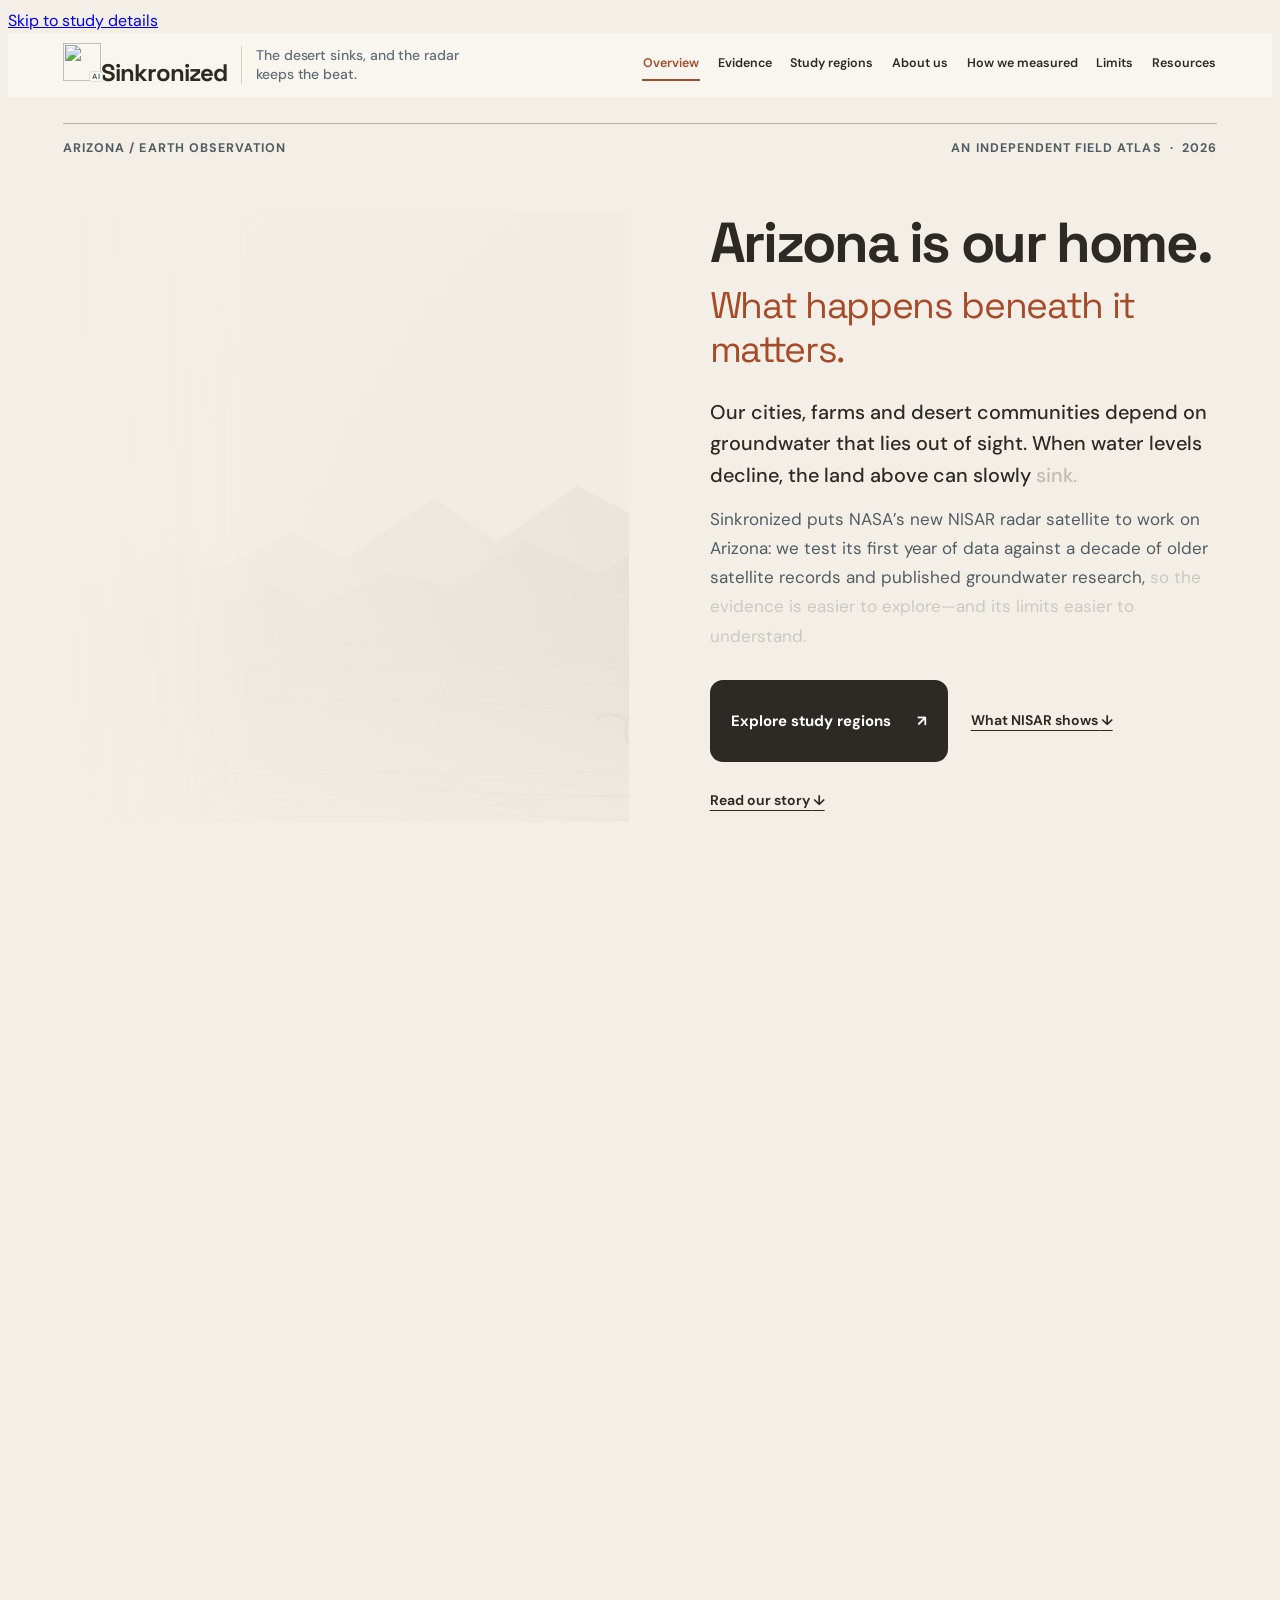
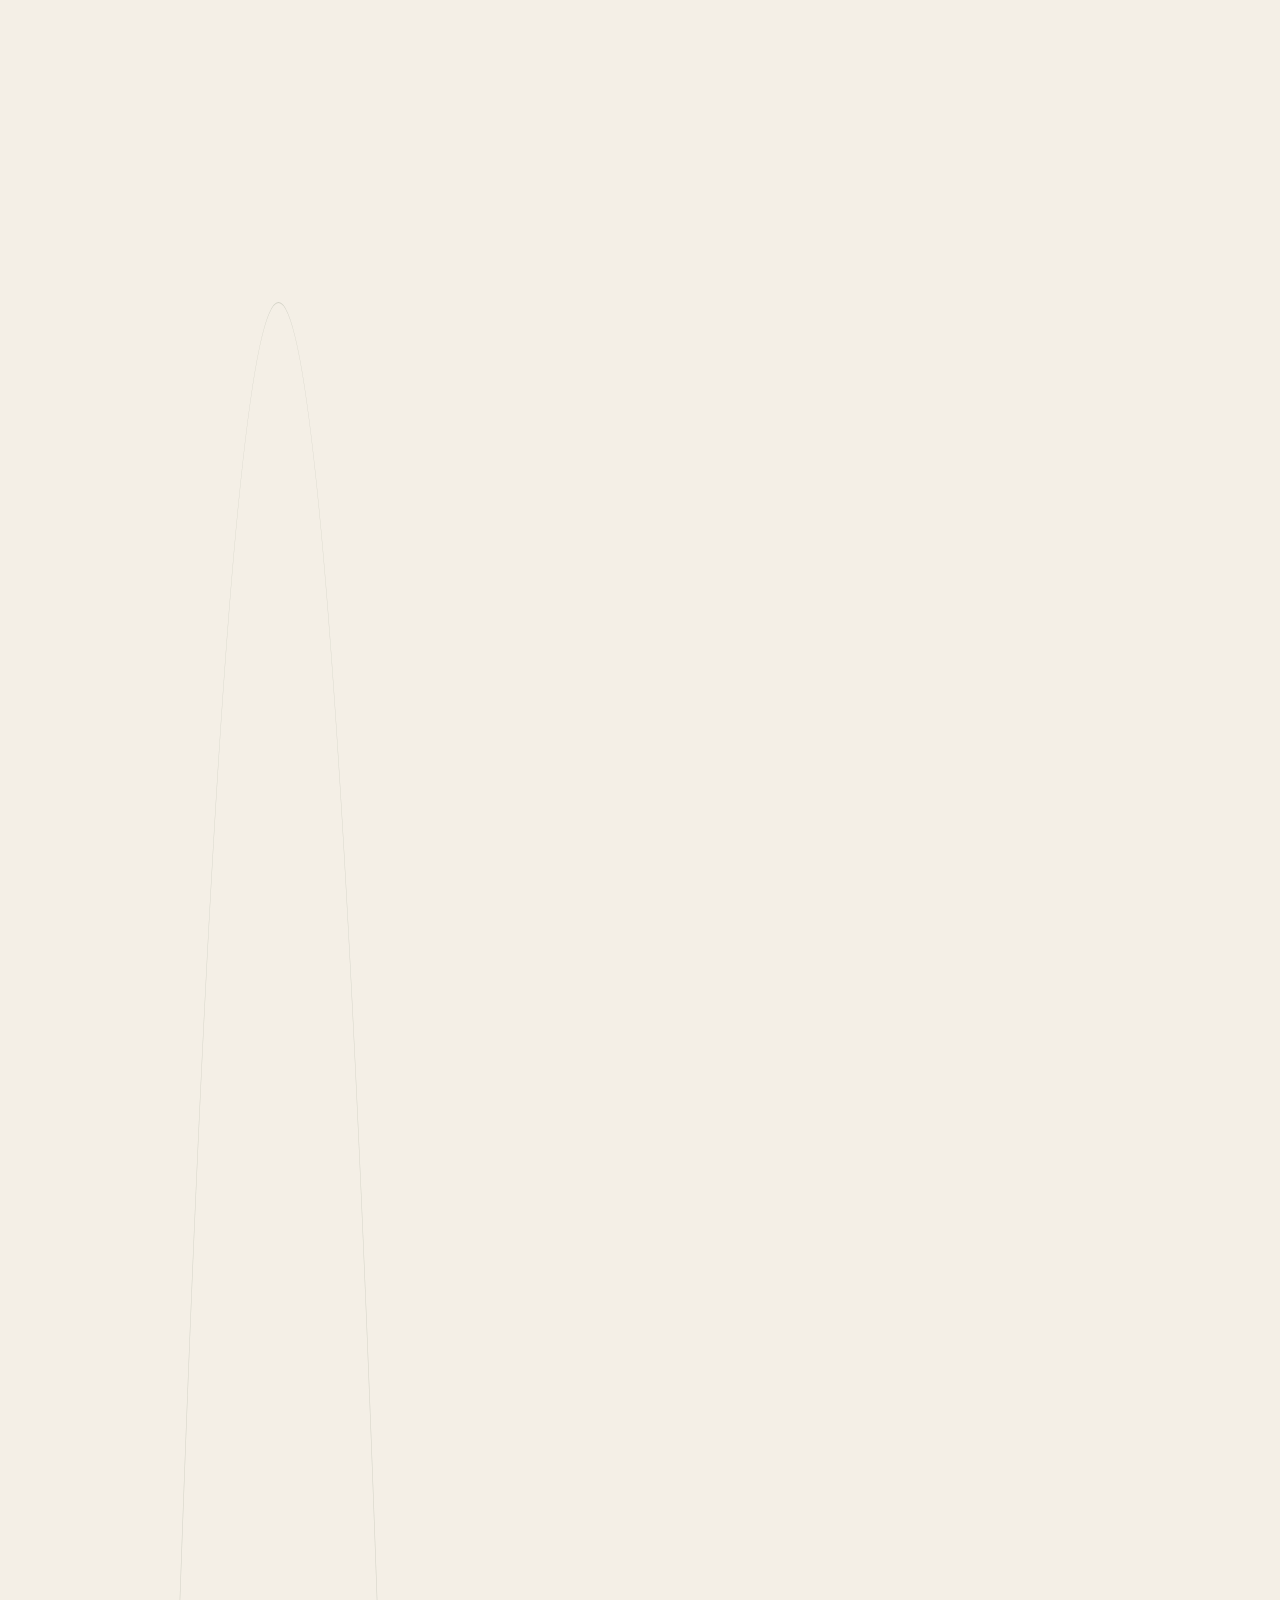
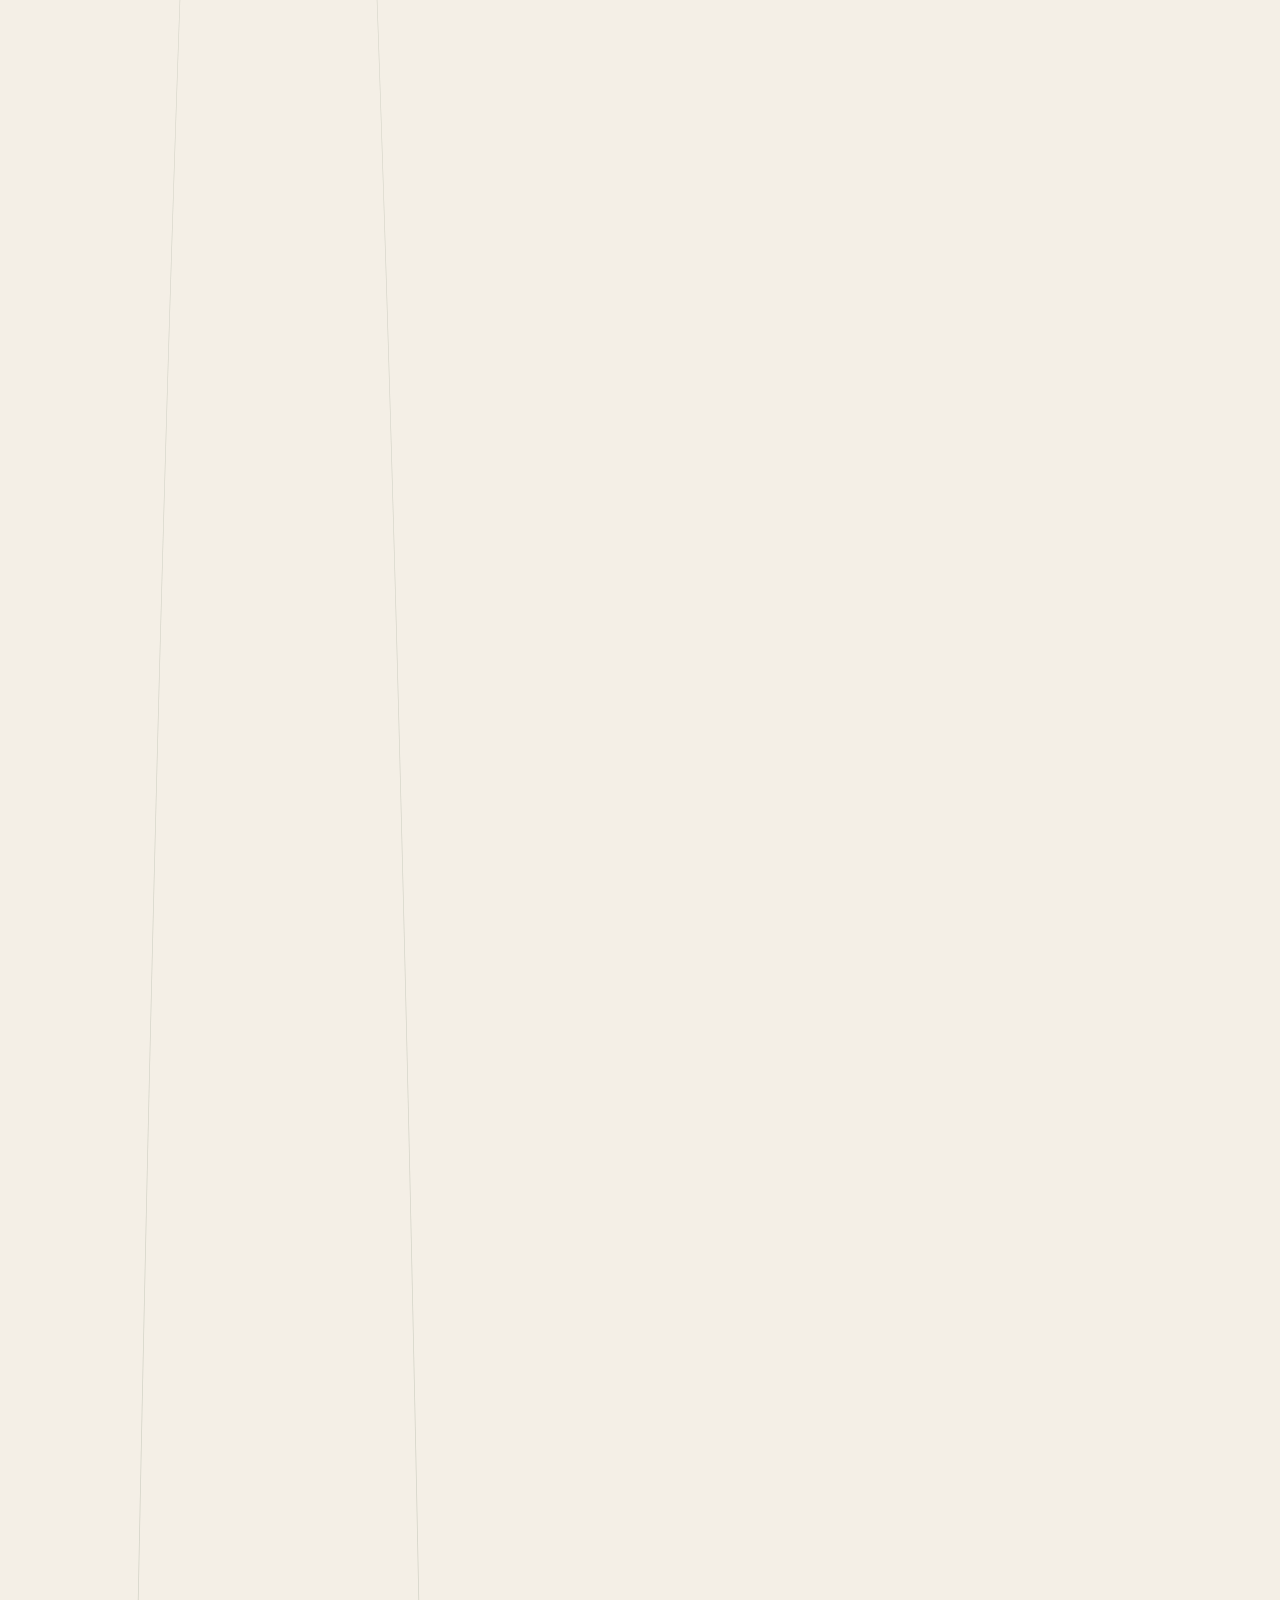
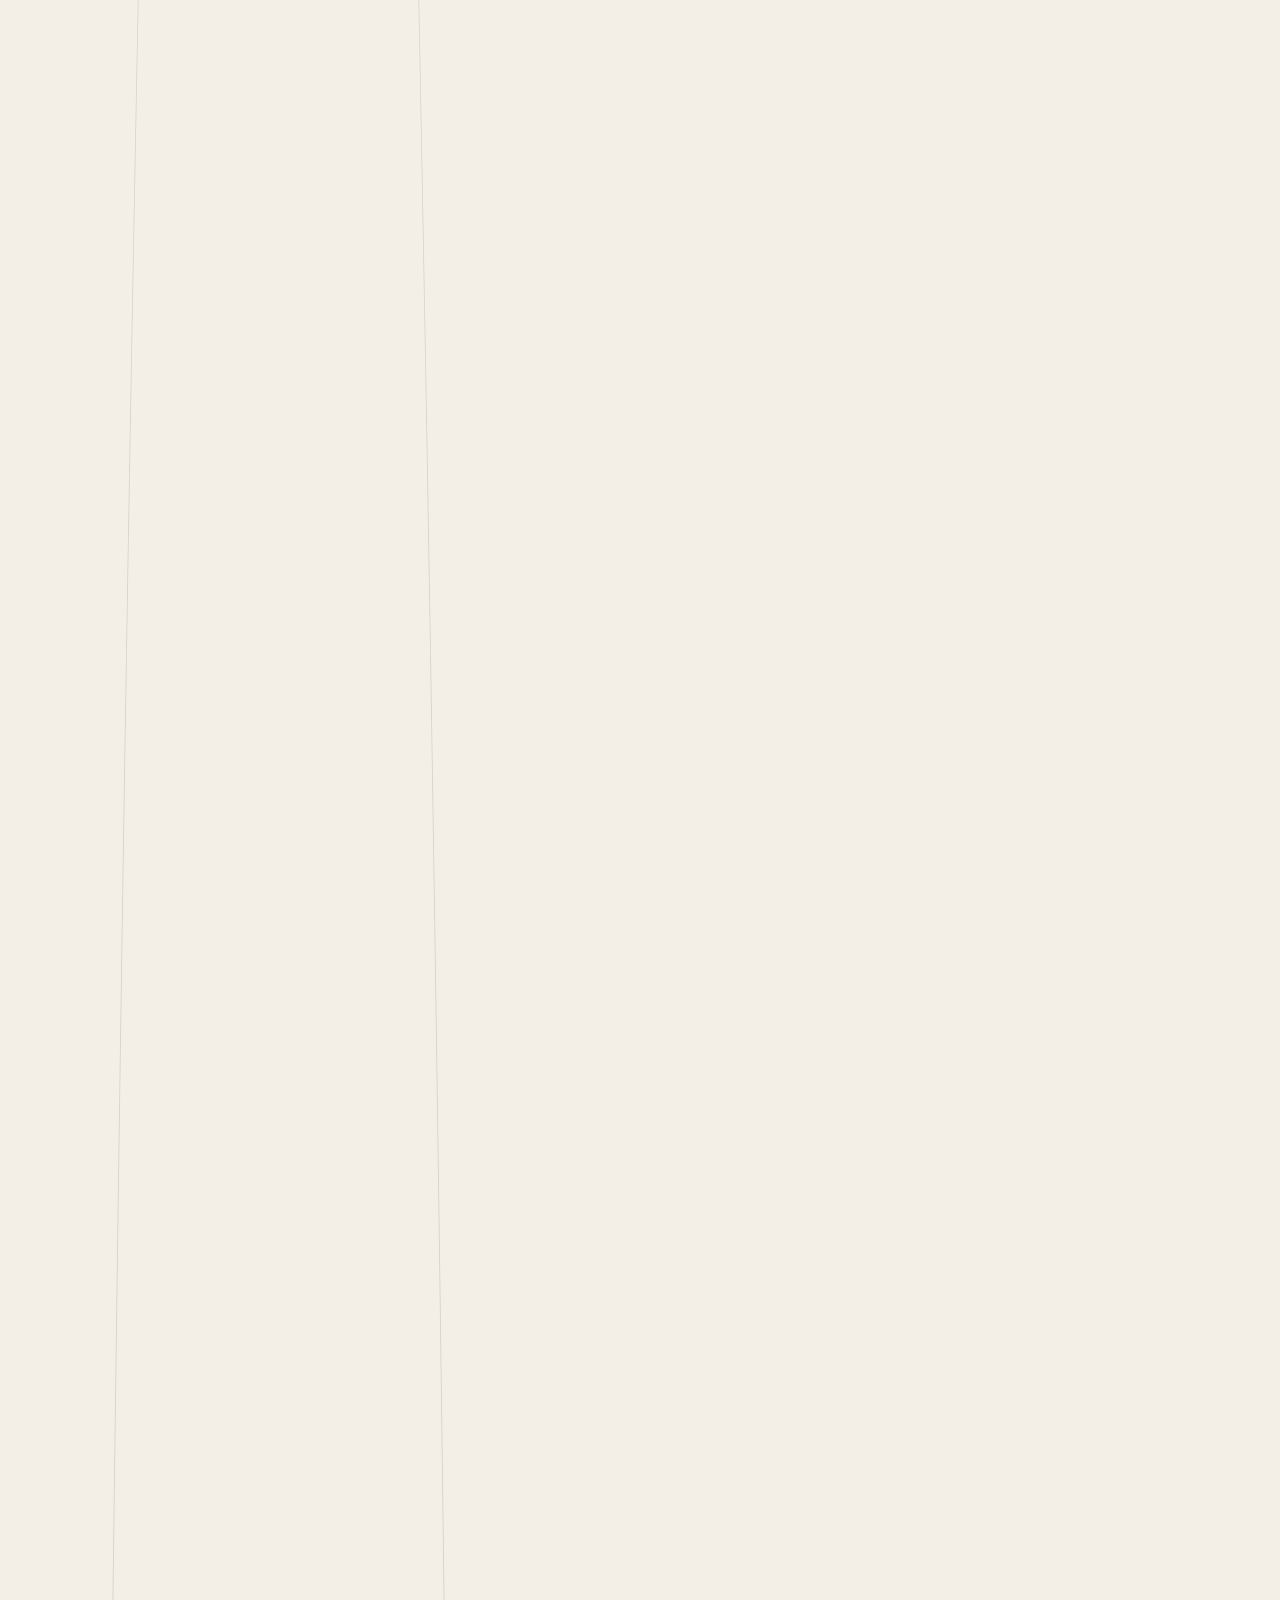
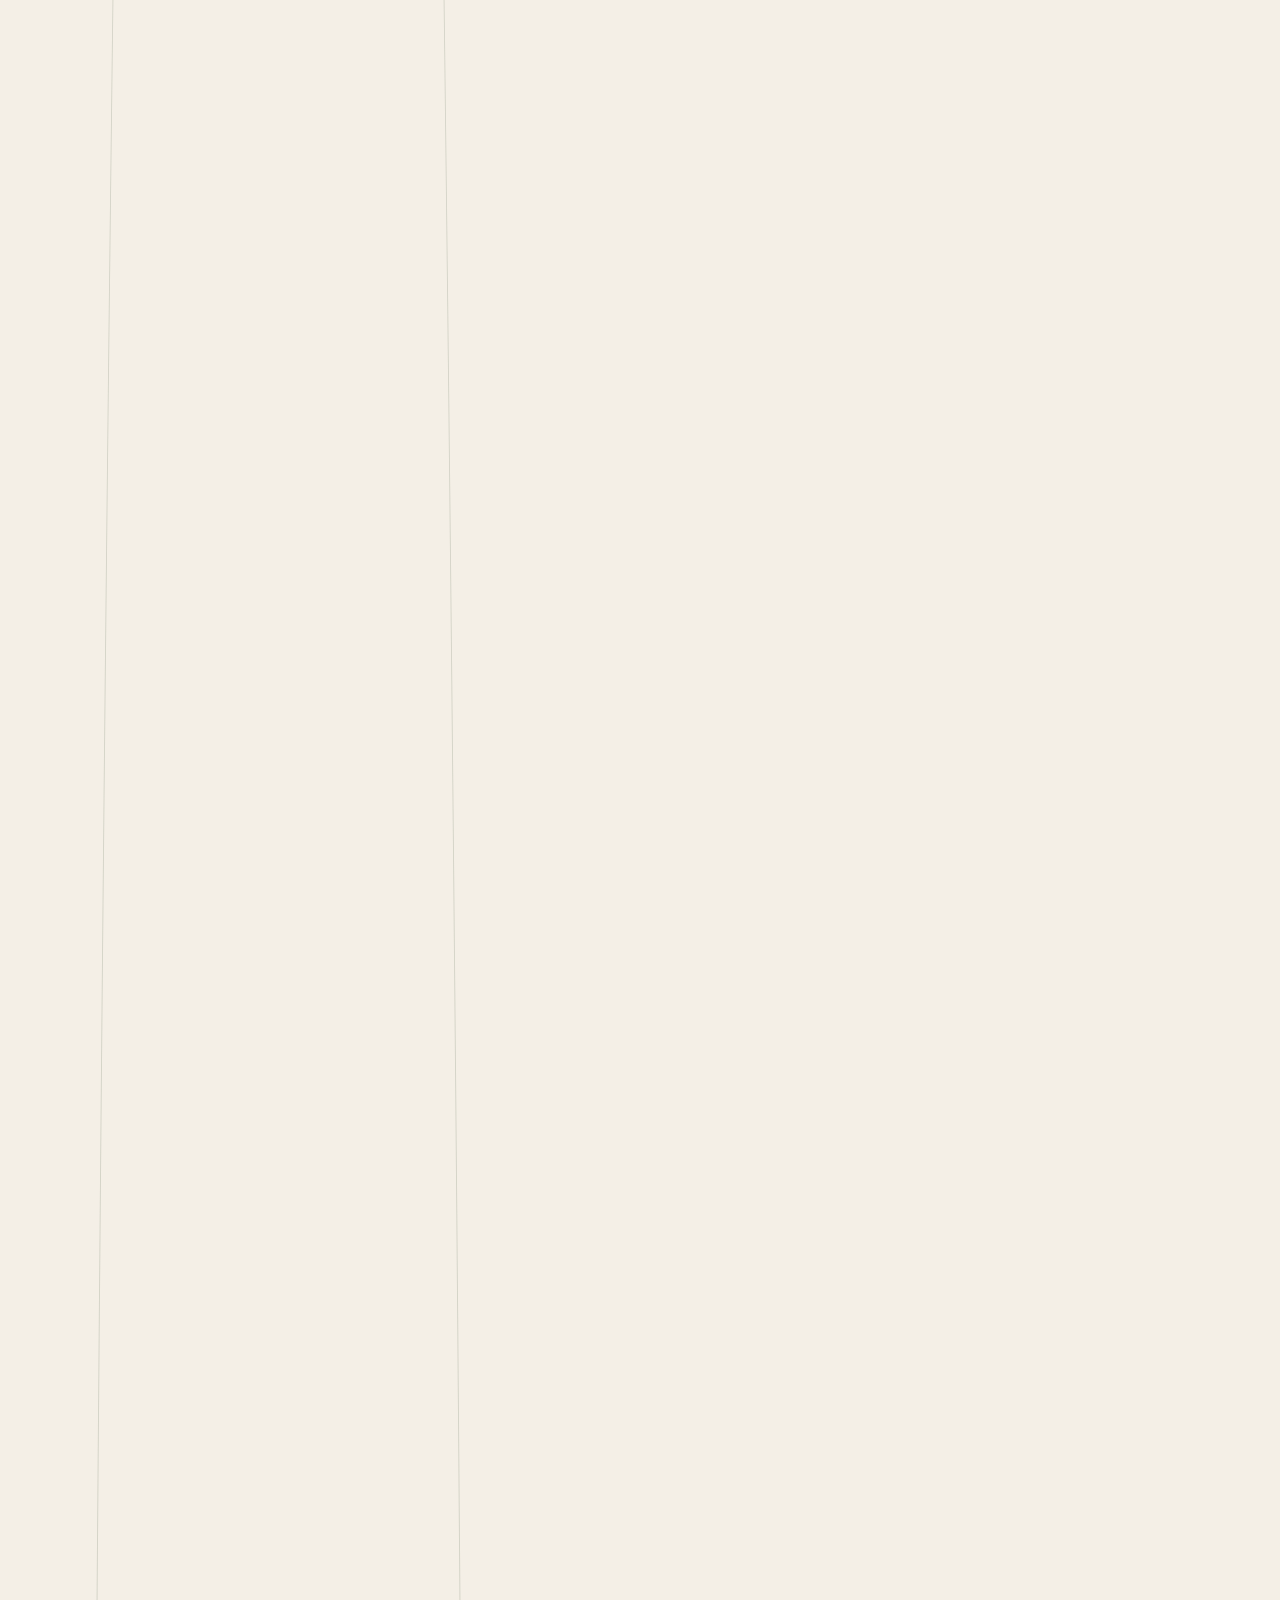
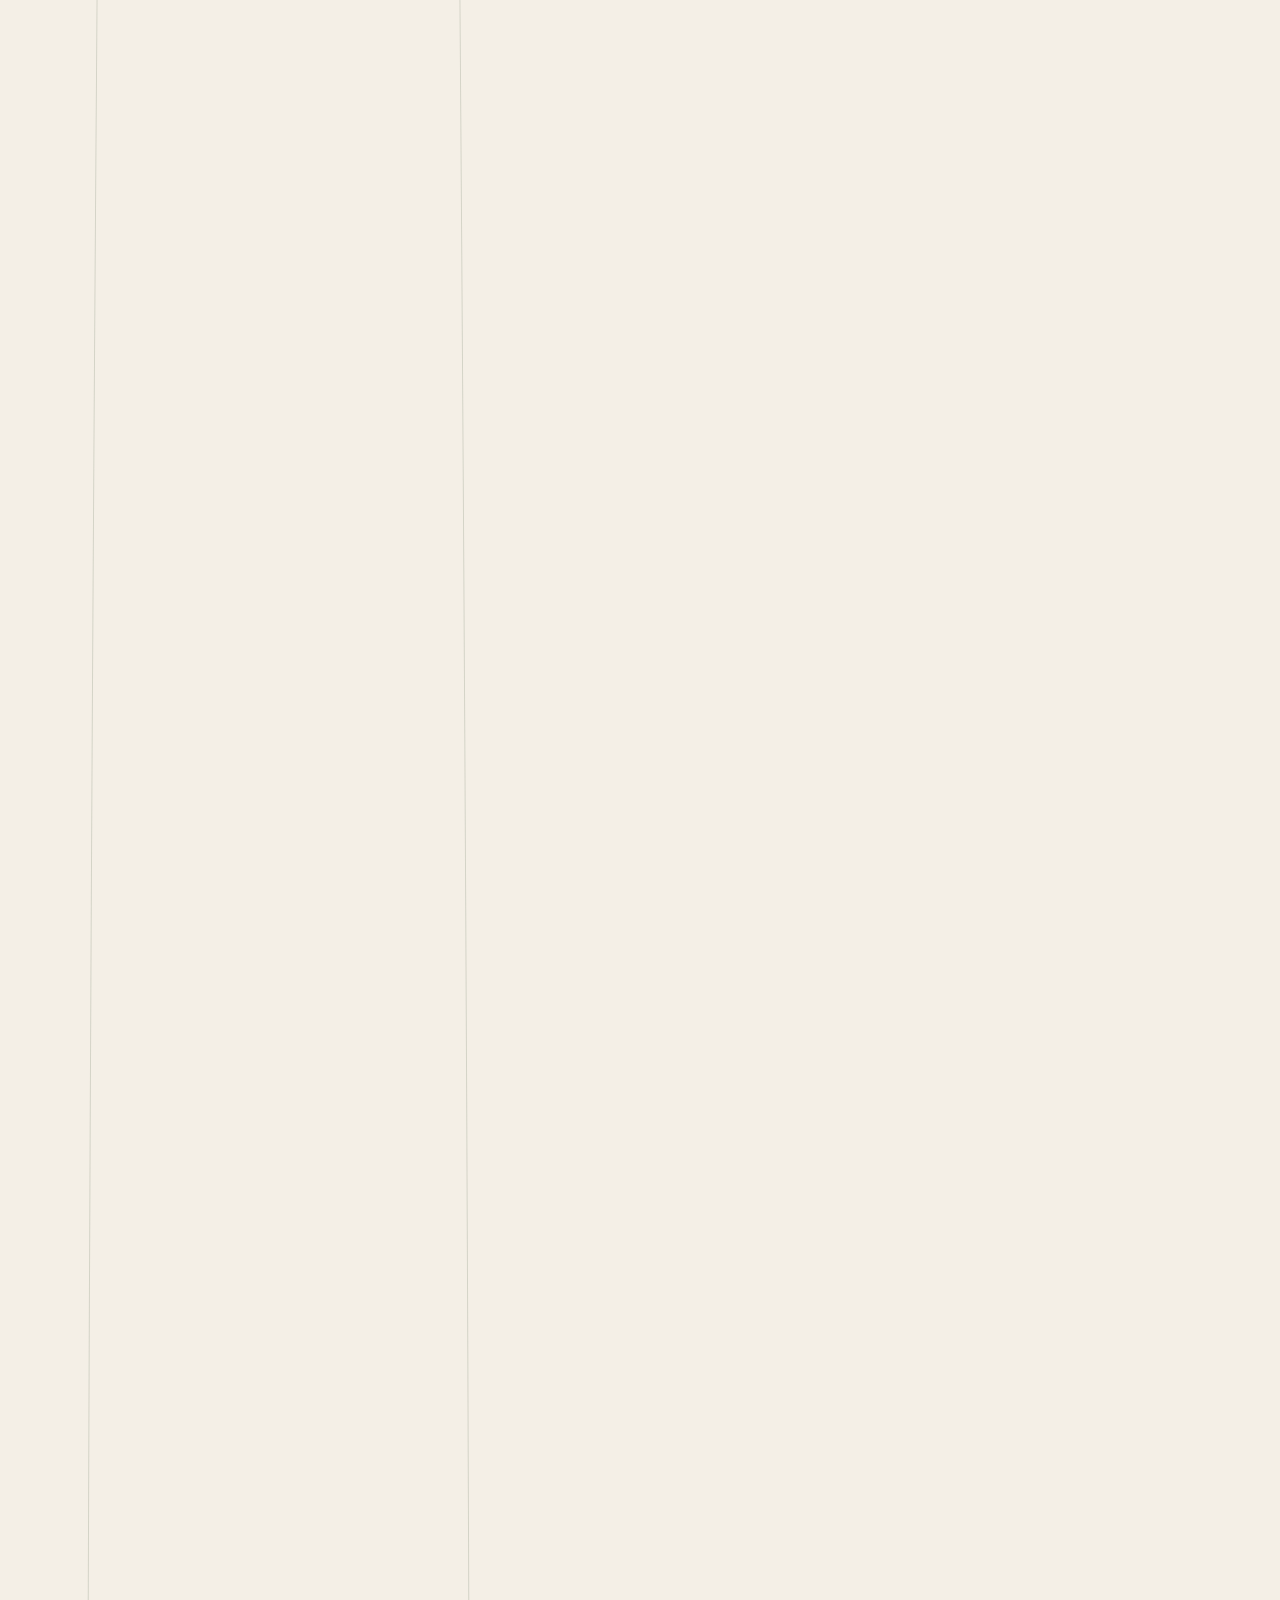
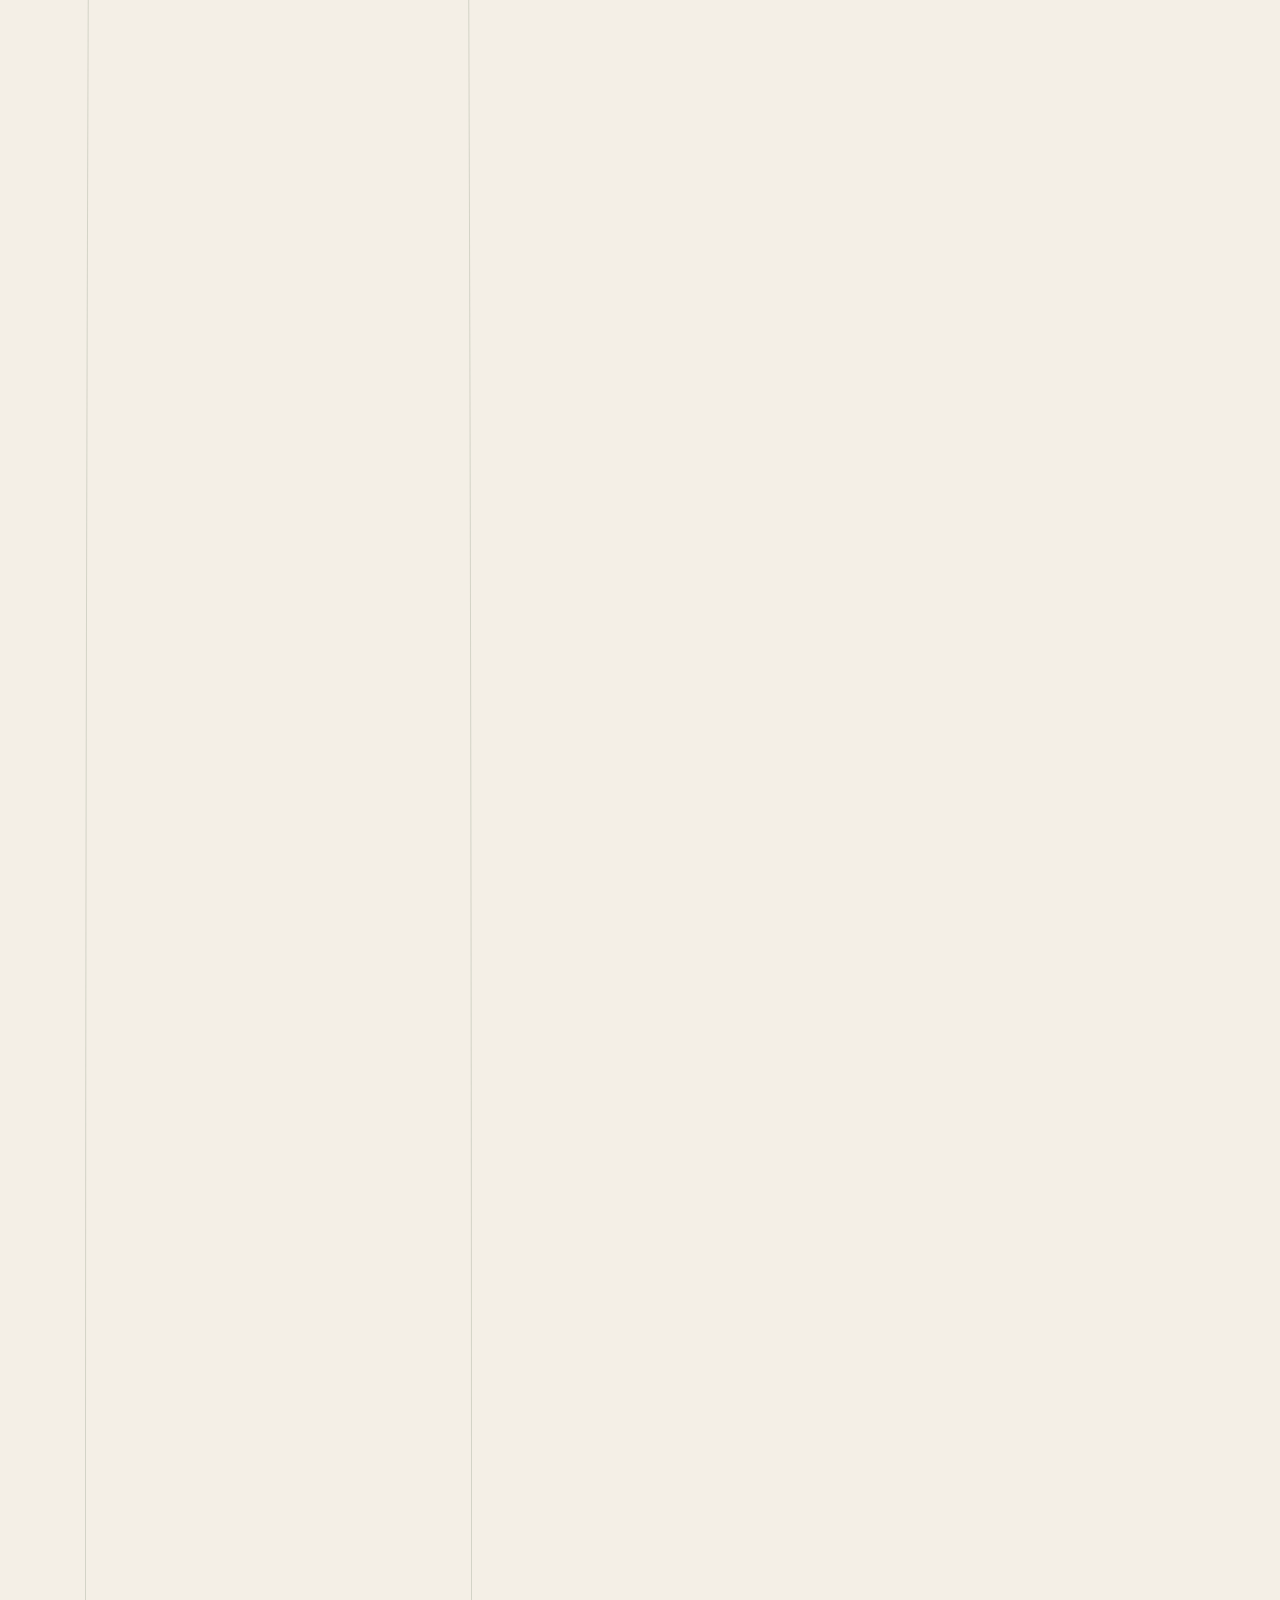
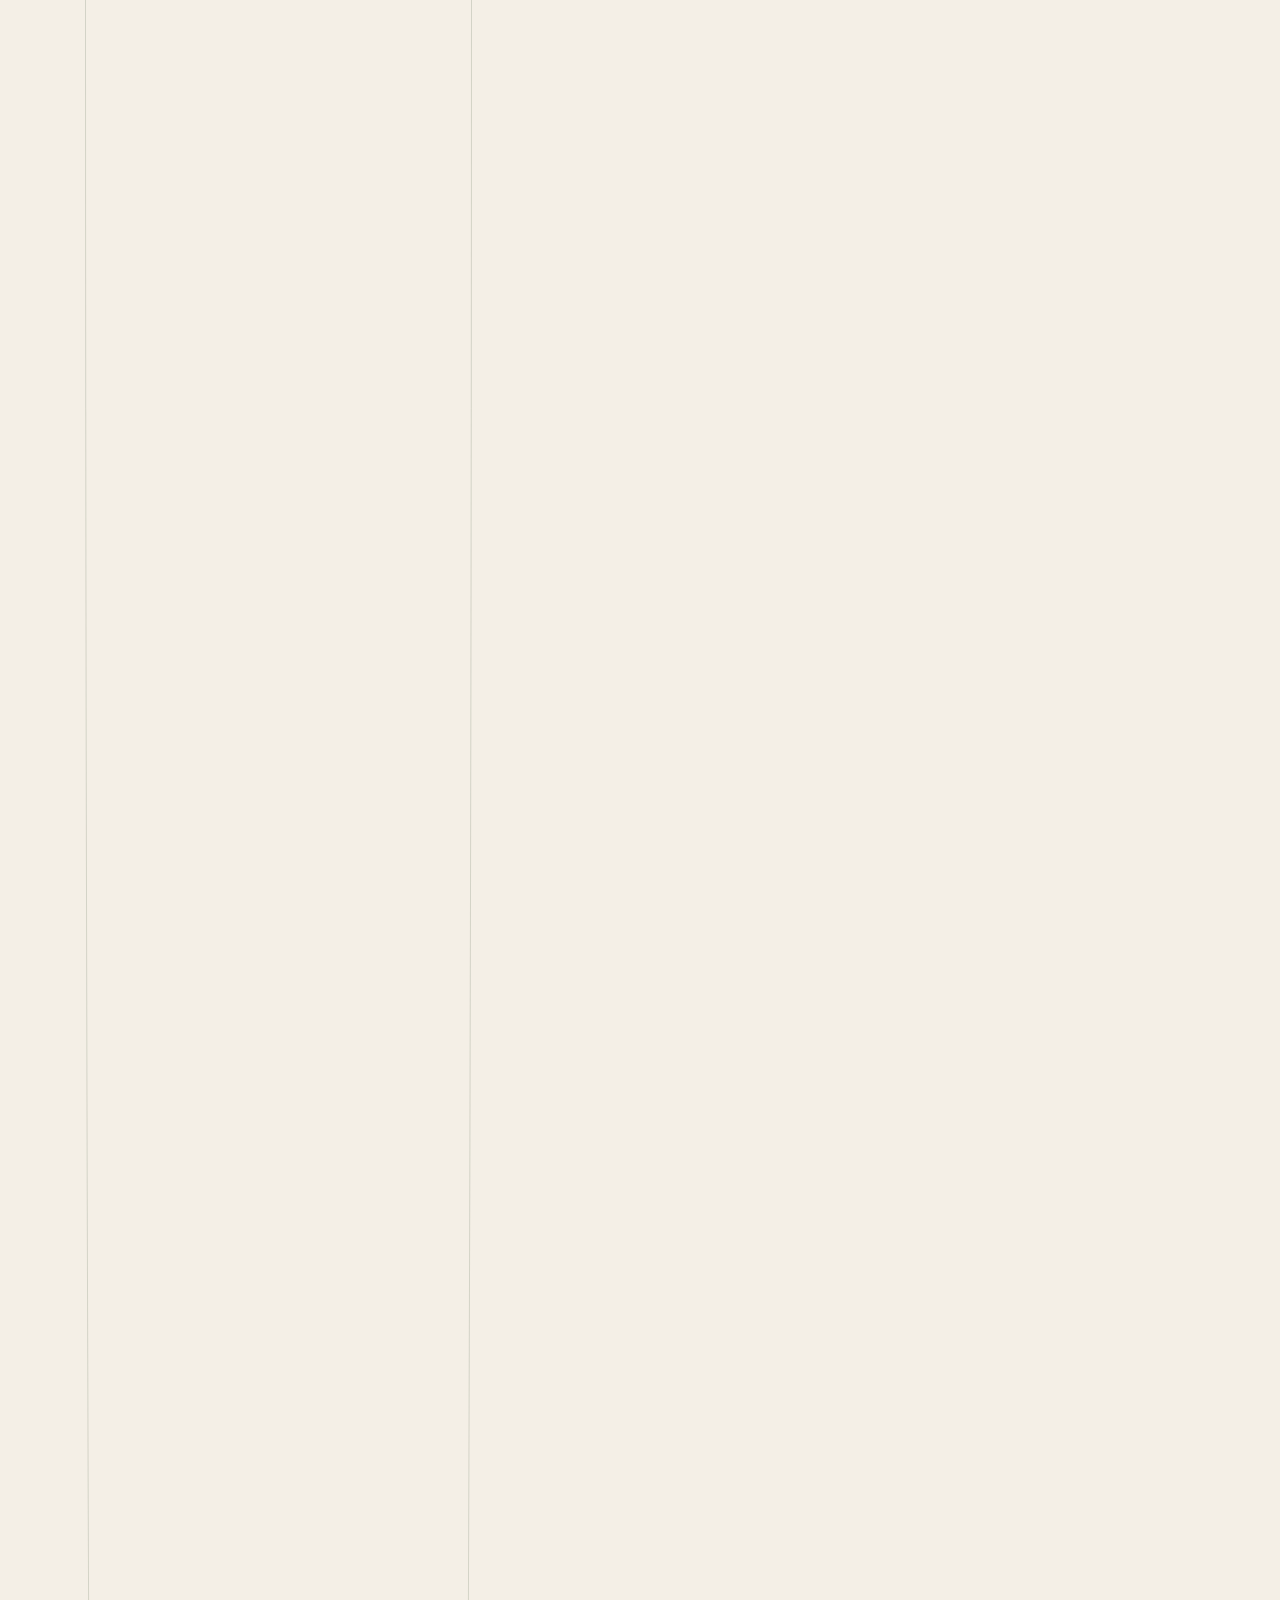
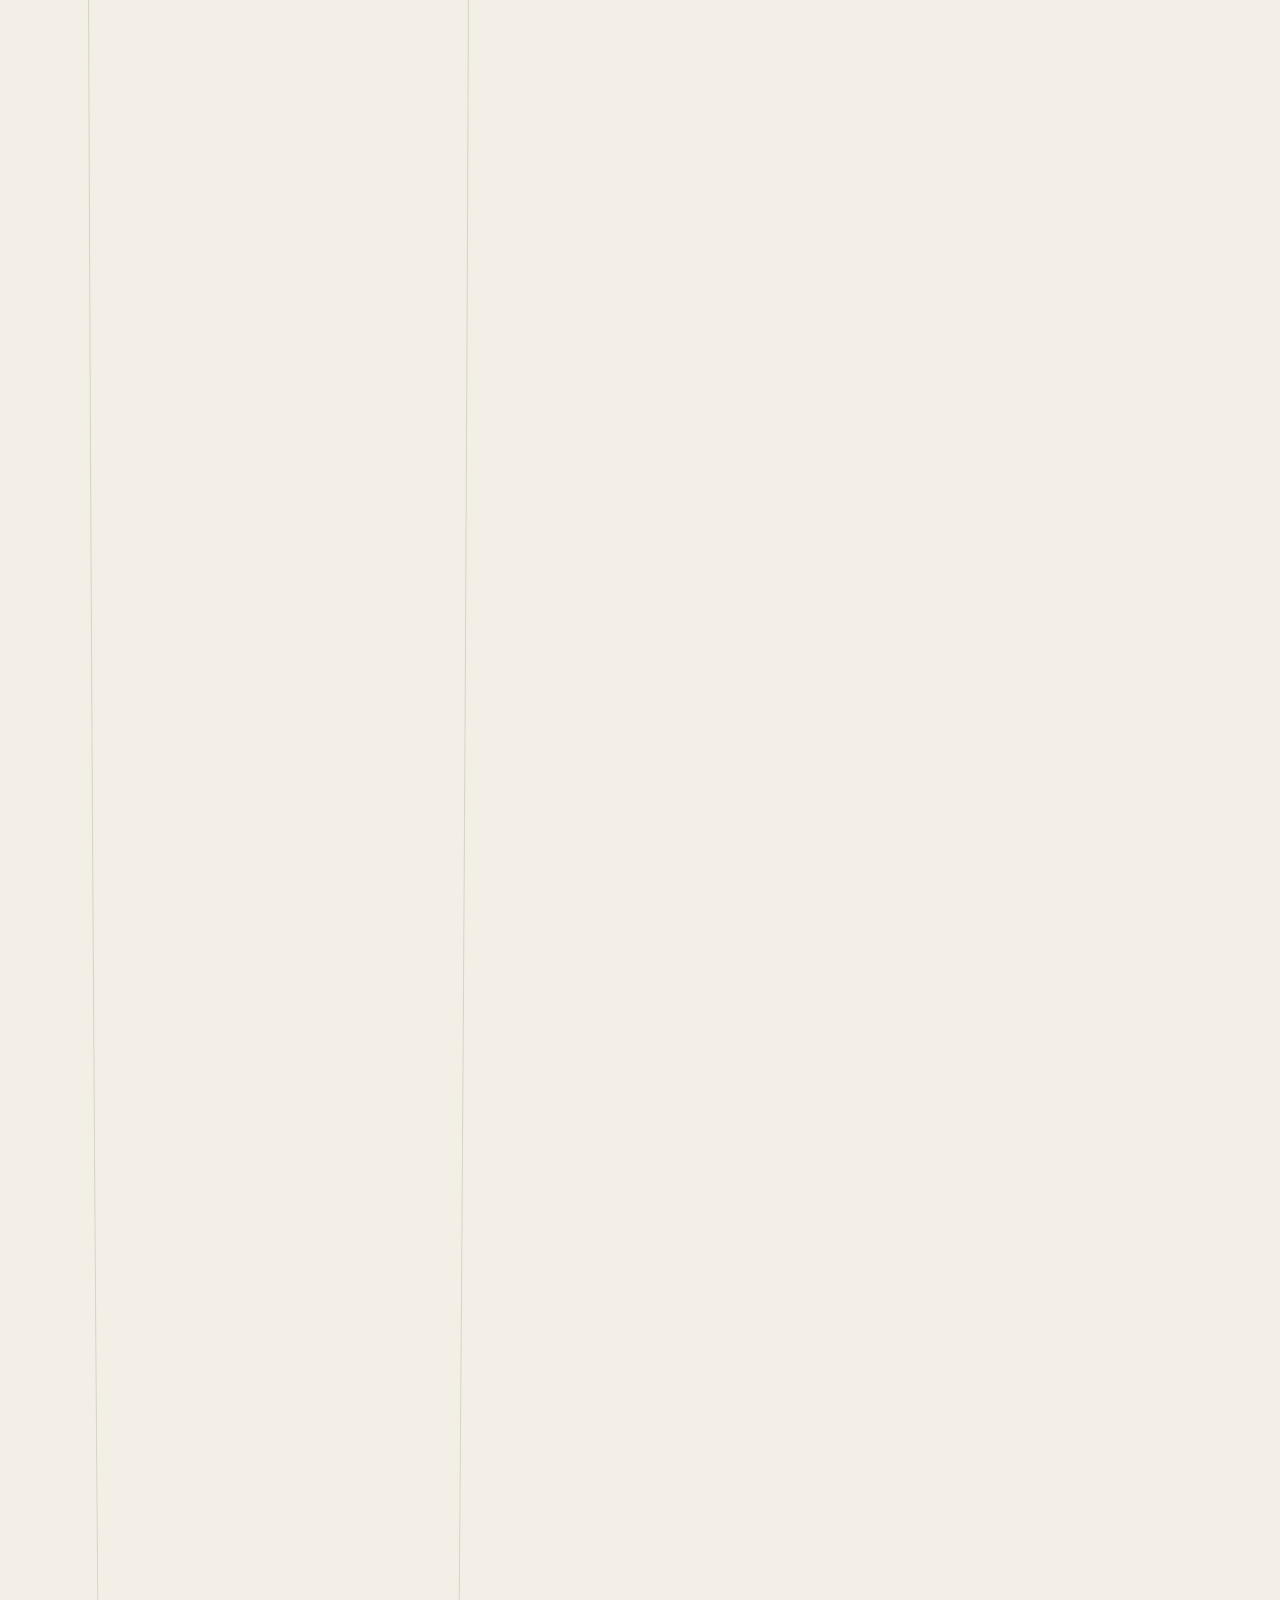
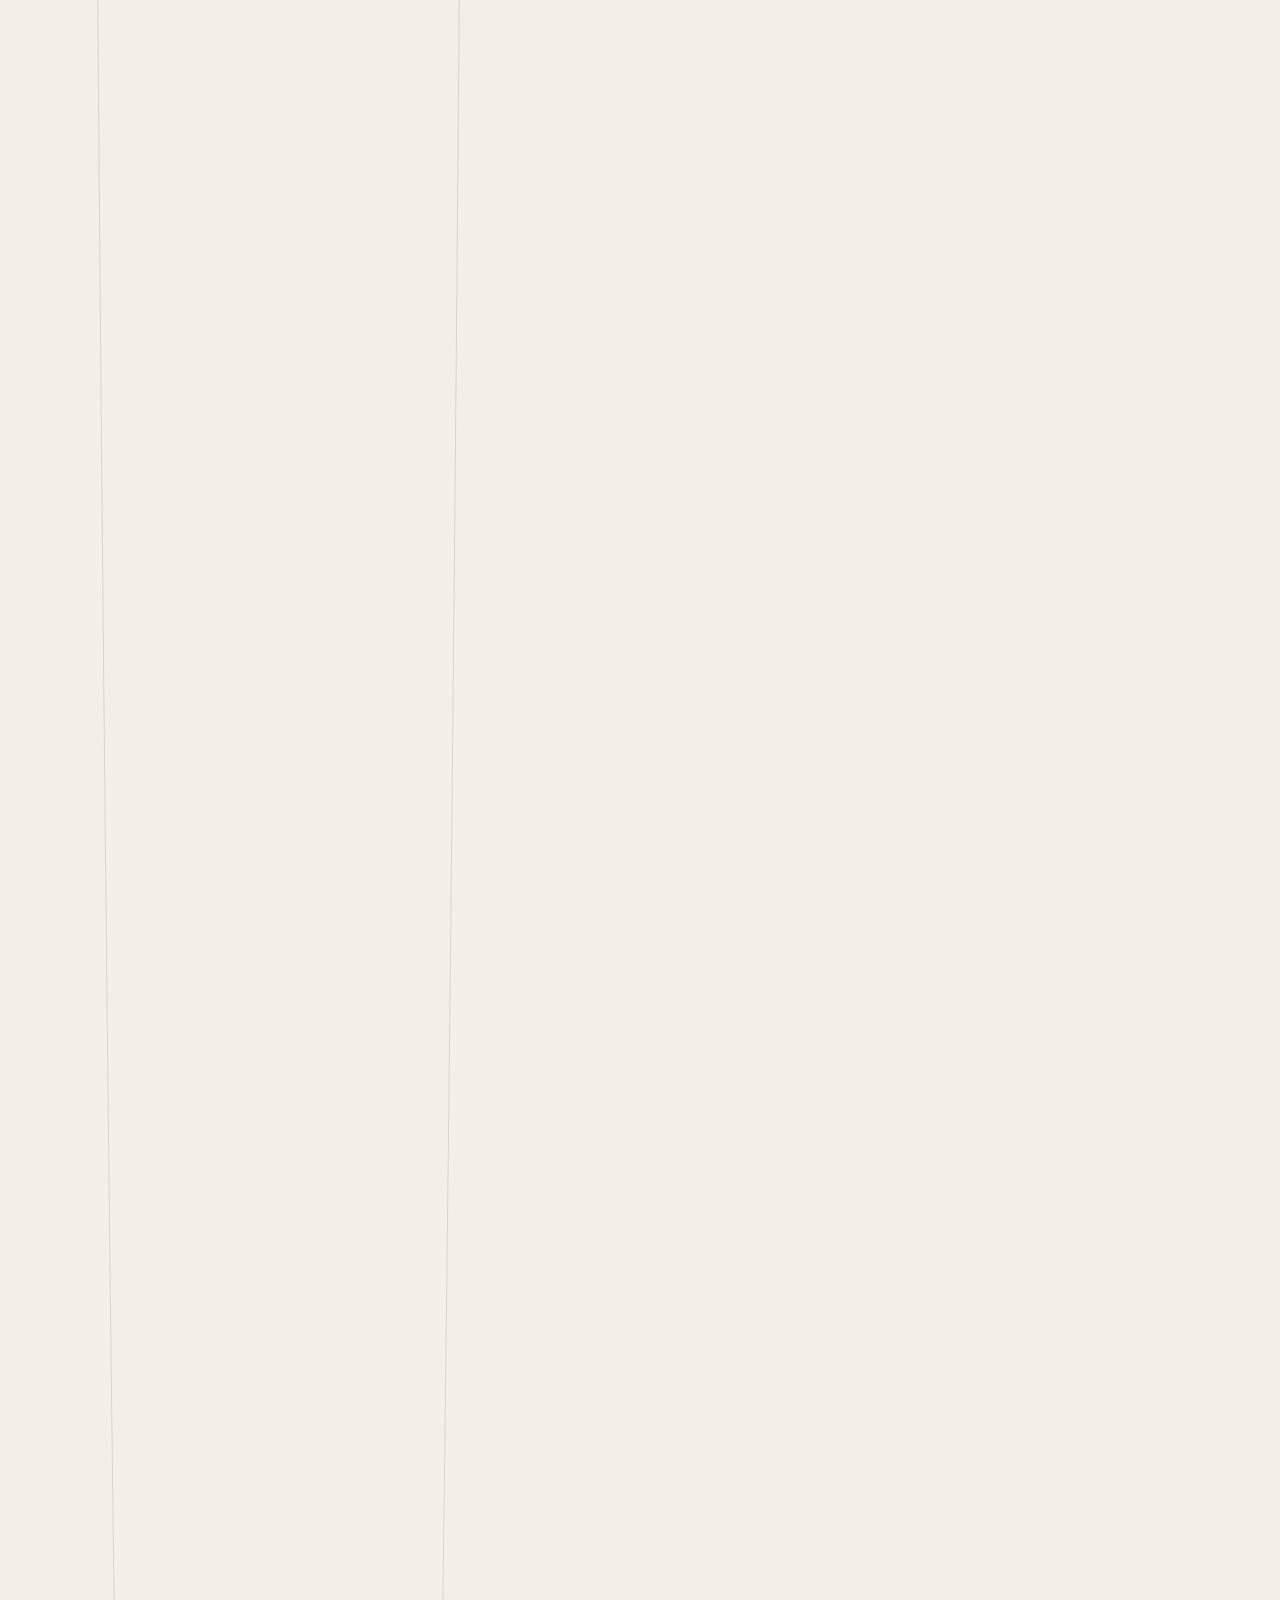
==== web/index.html @ 6aebaef2 "Merge branch 'mansi200304:main' into main" ====
<!doctype html>
<html lang="en">
<head>
  <meta charset="utf-8">
  <meta name="viewport" content="width=device-width,initial-scale=1">
  <meta name="theme-color" content="#F4EFE6">
  <link rel="preconnect" href="https://fonts.googleapis.com">
  <link rel="preconnect" href="https://fonts.gstatic.com" crossorigin>
  <link href="https://fonts.googleapis.com/css2?family=DM+Sans:wght@400;500;600;700&family=Space+Grotesk:wght@400;500;600;700&display=swap" rel="stylesheet">
<link rel="icon" type="image/png" sizes="32x32" href="./assets/favicon-32.png">
<link rel="apple-touch-icon" href="./assets/apple-touch-icon.png">
  <meta name="description" content="The desert sinks, and the radar keeps the beat. A groundwater field atlas.">
  <title>Sinkronized — The desert sinks, and the radar keeps the beat.</title>
  <link rel="stylesheet" href="./vendor/leaflet.css">
  <link rel="stylesheet" href="./styles.css">
  <link rel="stylesheet" href="./map.css">
  <link rel="stylesheet" href="./design-system.css">
  <script src="./vendor/leaflet.js" defer></script>
  <script src="./motion.js" defer></script>
  <script type="module" src="./app.js"></script>
</head>
<body>
  <a class="skip-link" href="#details">Skip to study details</a>
  <header class="masthead">
    <a class="wordmark" href="./" aria-label="Sinkronized, home"><span class="logo-wrap"><img class="logo" src="./assets/logo.png" alt="" width="46" height="46"><span class="si-chip" title="SI-generated logo (made with ChatGPT)">AI</span></span><span>Sinkronized</span></a>
    <span class="project-label">The desert sinks, and the radar keeps the beat.</span>
    <button type="button" class="nav-toggle" aria-controls="site-nav" aria-expanded="false" aria-label="Open menu"><span></span><span></span><span></span></button>
    <nav id="site-nav" aria-label="Site navigation">
      <a class="nav-overview" href="#overview">Overview</a>
      <a class="nav-evidence" href="#evidence">Evidence</a>
      <a class="nav-explore" href="#atlas">Study regions</a>
      <a class="nav-about" href="#about">About us</a>
      <button type="button" data-dialog="method">How we measured</button>
      <button type="button" data-dialog="limits">Limits</button>
      <button type="button" data-dialog="sources">Resources <span class="out-arrow" aria-hidden="true"></span></button>
    </nav>
  </header>

  <section id="overview" class="overview" data-view="overview" aria-labelledby="overview-title">
    <div class="overview-topline"><span>ARIZONA / EARTH OBSERVATION</span><span>AN INDEPENDENT FIELD ATLAS &nbsp;·&nbsp; 2026</span></div>
    <div class="overview-hero">
      <svg class="overview-desert-art" viewBox="0 0 1520 670" preserveAspectRatio="xMidYMid slice" focusable="false" aria-hidden="true" xmlns="http://www.w3.org/2000/svg">
        <defs>
          <linearGradient id="sonoran-sky" x1="0" y1="0" x2="0" y2="1">
            <stop offset="0" stop-color="#F0E5D3"/><stop offset=".66" stop-color="#E7D9C2"/><stop offset="1" stop-color="#D8C2A6"/>
          </linearGradient>
          <radialGradient id="sonoran-sun"><stop offset="0" stop-color="#F8E6BF" stop-opacity=".65"/><stop offset="1" stop-color="#F8E6BF" stop-opacity="0"/></radialGradient>
          <linearGradient id="sonoran-far" x1="0" y1="0" x2="0" y2="1"><stop offset="0" stop-color="#A99B8A"/><stop offset="1" stop-color="#C4A995"/></linearGradient>
          <linearGradient id="sonoran-mid" x1="0" y1="0" x2="0" y2="1"><stop offset="0" stop-color="#A98B7C"/><stop offset="1" stop-color="#C4A18A"/></linearGradient>
          <linearGradient id="sonoran-land" x1="0" y1="0" x2="0" y2="1"><stop offset="0" stop-color="#C4A58D"/><stop offset="1" stop-color="#E2CDB5"/></linearGradient>
          <linearGradient id="sonoran-reading" x1="0" y1="0" x2="1" y2="0"><stop offset="0" stop-color="#F4EFE6" stop-opacity=".96"/><stop offset=".36" stop-color="#F4EFE6" stop-opacity=".8"/><stop offset=".73" stop-color="#F4EFE6" stop-opacity=".14"/><stop offset="1" stop-color="#F4EFE6" stop-opacity=".1"/></linearGradient>
        </defs>
        <rect width="1520" height="670" fill="url(#sonoran-sky)"/>
        <circle cx="1100" cy="210" r="230" fill="url(#sonoran-sun)"/>
        <circle cx="1125" cy="195" r="54" fill="#F6E4BE" opacity=".3"/>
        <path d="M0 470 L110 445 178 453 273 399 346 429 426 380 487 411 569 363 623 391 701 352 759 380 857 313 925 363 1014 300 1073 332 1142 286 1202 330 1298 294 1387 352 1460 319 1520 352 V670 H0Z" fill="url(#sonoran-far)" opacity=".67"/>
        <path d="M0 521 L95 499 173 513 232 477 297 498 372 446 430 470 519 426 584 451 669 403 722 436 808 395 877 412 955 359 1037 398 1104 355 1190 378 1275 344 1338 377 1429 342 1520 380 V670 H0Z" fill="url(#sonoran-mid)" opacity=".76"/>
        <path d="M0 553 Q220 518 388 537 T773 509 Q969 489 1134 509 T1520 478 V670 H0Z" fill="#CDAA8C" opacity=".62"/>
        <path d="M0 588 C220 540 368 581 560 565 S961 533 1157 560 1370 525 1520 533 V670 H0Z" fill="url(#sonoran-land)"/>
        <g stroke="#8C796B" stroke-width="1.5" opacity=".31" fill="none">
          <path d="M700 485 Q832 454 970 481 T1270 442"/>
          <path d="M570 515 Q792 480 980 511 T1462 457"/>
          <path d="M440 556 Q772 519 1050 550 T1520 507"/>
          <path d="M0 608 Q350 559 650 602 T1520 564"/>
          <path d="M0 632 Q400 589 780 627 T1520 594"/>
          <path d="M0 656 Q414 620 829 654 T1520 628"/>
        </g>
        <g fill="none" stroke="#5C6950" stroke-linecap="round" stroke-linejoin="round" opacity=".43">
          <path d="M1332 576 V406 Q1332 385 1319 385 Q1308 385 1308 409 V528" stroke-width="19"/>
          <path d="M1332 495 Q1380 496 1380 445 V430" stroke-width="17"/>
          <path d="M1332 518 Q1287 518 1287 478 V456" stroke-width="15"/>
          <path d="M1463 575 V481 Q1463 470 1454 470 Q1445 470 1445 484 V544" stroke-width="13"/>
          <path d="M1463 532 Q1492 531 1492 502" stroke-width="11"/>
          <path d="M1210 578 Q1200 556 1214 541 M1208 557 Q1194 546 1180 557 M1208 562 Q1224 549 1237 556" stroke-width="5"/>
          <path d="M1070 582 Q1060 565 1078 543 M1072 561 Q1049 544 1035 556 M1072 560 Q1088 546 1102 552" stroke-width="4"/>
        </g>
        <g stroke="#A08470" fill="none" stroke-width="1.4" opacity=".35">
          <path d="M800 640 Q925 607 1050 638 T1335 610"/>
          <path d="M891 657 Q1040 627 1205 652"/>
          <path d="M1170 646 Q1330 606 1520 620"/>
        </g>
        <rect width="1520" height="670" fill="url(#sonoran-reading)"/>
      </svg>
      <div class="overview-copy">
        <h1 id="overview-title"><span>Arizona is our home.</span><em>What happens beneath it matters.</em></h1>
        <p class="overview-lede">Our cities, farms and desert communities depend on groundwater that lies out of sight. When water levels decline, the land above can slowly sink.</p>
        <p class="overview-subcopy">Sinkronized puts NASA’s new NISAR radar satellite to work on Arizona: we test its first year of data against a decade of older satellite records and published groundwater research, so the evidence is easier to explore—and its limits easier to understand.</p>
        <div class="overview-actions">
          <a class="overview-primary" href="#atlas">Explore study regions <span aria-hidden="true">↗</span></a>
          <a class="overview-story-link" href="#overview-nisar">What NISAR shows <span aria-hidden="true">↓</span></a>
          <a class="overview-story-link" href="#overview-story">Read our story <span aria-hidden="true">↓</span></a>
        </div>
        <p class="hero-ai-note">Background art: AI-assisted illustration</p>
      </div>
      <div class="overview-visual" aria-hidden="true">
        <canvas class="overview-fluid" aria-hidden="true"></canvas>
        <div class="overview-rings"><span class="overview-ring overview-ring-1"></span><span class="overview-ring overview-ring-2"></span><span class="overview-ring overview-ring-3"></span>
          <img src="./assets/logo-512.png" alt="" width="300" height="300">
          <span class="si-badge">AI-generated logo</span>
          <span class="overview-orbit-dot"></span>
        </div>
        <span class="overview-visual-label">ARIZONA / ONE SHARED LANDSCAPE</span>
      </div>
    </div>
    <nav class="quick-answers" aria-labelledby="quick-title">
      <h2 id="quick-title">What do you want to know?</h2>
      <ul>
        <li><a href="#atlas"><strong>Where is the ground sinking?</strong><span>Open the map</span></a></li>
        <li><a href="#overview-nisar"><strong>What does NASA’s NISAR show?</strong><span>Its first year, tested</span></a></li>
        <li><a href="#overview-farmland"><strong>What is on top of it?</strong><span>Farmland and desert, seen by radar</span></a></li>
        <li><a href="#overview-pumping"><strong>Is it the pumping?</strong><span>Farm water use against sinking</span></a></li>
        <li><a href="#overview-groundwater"><strong>Is the water table falling?</strong><span>Wells measured for 30 years</span></a></li>
        <li><a href="#overview-geology"><strong>What lies beneath, and what is at risk?</strong><span>Geology and infrastructure</span></a></li>
        <li><button type="button" data-dialog="limits"><strong>How sure are we?</strong><span>Read the limits</span></button></li>
        <li><button type="button" data-dialog="method"><strong>How does radar measure the ground?</strong><span>A plain-language guide</span></button></li>
      </ul>
    </nav>
    <section id="overview-story" class="overview-narrative" aria-labelledby="overview-narrative-title">
      <div class="overview-narrative-head">
        <div>
          <span class="overview-mission-label">WHY WE BUILT THIS</span>
          <h2 id="overview-narrative-title">A familiar landscape. <em>An overlooked change.</em></h2>
        </div>
        <p>Arizona is where we live, learn and imagine our future. Understanding what is happening below the surface matters just as much as understanding what we can see above it.</p>
      </div>
      <div class="overview-narrative-grid">
        <article>
          <span class="overview-narrative-index">01 / THE PLACE</span>
          <h3>A landscape we share</h3>
          <p>From expanding cities to agricultural valleys, our communities depend on groundwater. Much of that dependence is invisible in everyday life.</p>
        </article>
        <article>
          <span class="overview-narrative-index">02 / THE CHANGE</span>
          <h3>Movement we rarely notice</h3>
          <p>In Arizona's alluvial basins, groundwater withdrawal can compact sediments, lower the ground surface and contribute to earth fissures. <a href="https://pubs.usgs.gov/publication/wri004277" target="_blank" rel="noopener noreferrer">USGS research</a> documents these changes.</p>
        </article>
        <article>
          <span class="overview-narrative-index">03 / OUR RESPONSE</span>
          <h3>Make the evidence accessible</h3>
          <p>We built Sinkronized to connect radar measurements, observation dates and uncertainty with groundwater research—helping people ask more informed questions without pretending every pixel has a known cause.</p>
        </article>
      </div>
      <p class="overview-narrative-qualification"><strong>The distinction matters:</strong> agriculture is a major estimated water-use sector in the Willcox Basin, and a <a href="https://www.mdpi.com/2076-3263/13/6/176" target="_blank" rel="noopener noreferrer">2023 peer-reviewed study</a> links agricultural expansion with groundwater decline. That supports regional context, not attributing an individual satellite observation to a particular farm, well or development. <button type="button" data-dialog="sources">Explore the research ↗</button></p>
    </section>
    <section id="overview-purpose" class="overview-purpose" aria-labelledby="purpose-title">
      <div class="overview-purpose-header">
        <div><span class="overview-mission-label">WHY THIS MATTERS</span><h2 id="purpose-title">A clearer view of the ground we share.</h2></div>
        <p>Making the evidence understandable helps people see where closer investigation, monitoring and better-informed decisions may be needed.</p>
      </div>
      <div class="overview-audiences">
        <article><span>01 / COMMUNITIES</span><h3>Understand your surroundings</h3><p>Residents and students can see which places have been studied, what movement the satellites detected and where measurements are incomplete.</p></article>
        <article><span>02 / PLANNING &amp; WATER</span><h3>See patterns worth investigating</h3><p>Planners, engineers and water managers can put ground-motion evidence alongside longer-term context when thinking about infrastructure and groundwater management.</p></article>
        <article><span>03 / RESEARCH &amp; CONSERVATION</span><h3>Ask more precise questions</h3><p>Researchers and conservation groups can explore measured trends and uncertainty while recognizing that radar cannot establish causes or directly measure habitat impacts.</p></article>
      </div>
    </section>
    <section class="overview-proof" aria-labelledby="proof-title">
      <div class="overview-proof-heading">
        <span class="overview-mission-label">RESEARCH / HISTORICAL CONTEXT</span>
        <h2 id="proof-title">What the research already tells us</h2>
        <p>These findings are from published scientific research and agency records. They provide historical context, <strong>not measurements made by the Sinkronized processing pipeline.</strong></p>
      </div>
      <div class="overview-proof-grid">
        <article class="overview-proof-card">
          <span class="overview-proof-id">01 / THE MECHANISM</span>
          <strong class="overview-proof-number">Groundwater loss</strong>
          <h3>Pumping can compact aquifers permanently.</h3>
          <p>When groundwater levels fall, compressible sediments can compact, lowering the land surface and permanently reducing water-storage capacity.</p>
          <a href="https://www.usgs.gov/water-science-school/science/land-subsidence" target="_blank" rel="noopener noreferrer">USGS · Subsidence science ↗</a>
        </article>
        <article class="overview-proof-card">
          <span class="overview-proof-id">02 / ELOY, ARIZONA</span>
          <strong class="overview-proof-number">1.09 m</strong>
          <h3>Measured historical ground lowering.</h3>
          <p>USGS documented 1.09 metres of subsidence caused by groundwater withdrawal at a monitoring site near Eloy between 1965 and 1983.</p>
          <a href="https://pubs.usgs.gov/publication/wri874143" target="_blank" rel="noopener noreferrer">USGS · Epstein (1987) ↗</a>
        </article>
        <article class="overview-proof-card">
          <span class="overview-proof-id">03 / WILLCOX, ARIZONA</span>
          <strong class="overview-proof-number">155,805 <small>acre-feet</small></strong>
          <h3>Estimated agricultural water use in 2022.</h3>
          <p>ADWR identifies agriculture as Willcox's largest water-use sector. Research also associates expanded agricultural land with falling groundwater levels.</p>
          <a href="https://www.azwater.gov/find-info-on/how-do-i/willcox-groundwater-basin" target="_blank" rel="noopener noreferrer">ADWR · Willcox groundwater conditions ↗</a>
          <a href="https://www.mdpi.com/2076-3263/13/6/176" target="_blank" rel="noopener noreferrer">Geosciences · 2023 research paper ↗</a>
        </article>
      </div>
      <p class="overview-proof-qualifier"><strong>Supported:</strong> groundwater extraction is a documented driver of land subsidence, and agriculture is a significant pumping pressure in these basins. <strong>Not supported by this map alone:</strong> attributing a specific new satellite observation to an individual farm, well or facility. <button type="button" data-dialog="sources">View all research sources ↗</button></p>
    </section>
    <div class="overview-evidence">
      <div class="overview-evidence-copy">
        <span class="overview-mission-label">WHAT WE ARE STUDYING</span>
        <h2>Not just whether the land moves. <em>How confidently we can say so.</em></h2>
        <p>We investigate ground movement in the study areas supplied by our team’s current dataset. Satellite radar reveals changes along its viewing direction; real acquisition dates, stable reference areas, data quality and comparisons with Arizona Department of Water Resources research help us interpret those signals.</p>
        <p>We distinguish the longer Sentinel-1 record from newer, preliminary NISAR measurements. Where the evidence is weak or missing, the website says so instead of presenting a guess as a result.</p>
      </div>
      <details class="overview-science-note">
        <summary>Why look in both directions? <span aria-hidden="true">+</span></summary>
        <div class="look-direction-grid" aria-label="Satellite viewing directions">
          <div class="look-direction-tile">
            <span class="direction-number">01 / ASCENDING</span>
            <strong>South to north <span aria-hidden="true">↗</span></strong>
            <p>The satellite generally travels northward while observing the surface at a slanted angle.</p>
          </div>
          <div class="look-direction-tile">
            <span class="direction-number">02 / DESCENDING</span>
            <strong>North to south <span aria-hidden="true">↘</span></strong>
            <p>The satellite generally travels southward and observes from a different slanted perspective.</p>
          </div>
        </div>
        <p class="look-direction-caveat">Together, these views can strengthen confidence and help separate some motion components. One direction alone cannot establish a unique vertical sinking rate.</p>
        <button type="button" class="overview-secondary" data-dialog="method">Read how the measurements work</button>
      </details>
    </div>
    <div class="overview-steps" aria-label="Explore the evidence in three steps">
      <div><span>01 / LOCATE</span><p>Choose a study area drawn from the team’s latest dataset—not a fixed list.</p></div>
      <div><span>02 / READ</span><p>Inspect measured movement, acquisition dates and comparisons where records exist.</p></div>
      <div><span>03 / QUESTION</span><p>Check confidence, viewing direction and missing observations before drawing conclusions.</p></div>
    </div>
  </section>

  <section id="evidence" class="evidence" data-view="evidence" aria-labelledby="evidence-title" tabindex="-1">
    <h2 id="evidence-title" class="sr-only">Evidence</h2>
    <div class="evidence-tabs" role="tablist" aria-label="Evidence topics">
      <button type="button" role="tab" id="tab-nisar" aria-controls="overview-nisar" aria-selected="true">What NISAR shows</button>
      <button type="button" role="tab" id="tab-farmland" aria-controls="overview-farmland" aria-selected="false" tabindex="-1">Farms and the radar</button>
      <button type="button" role="tab" id="tab-pumping" aria-controls="overview-pumping" aria-selected="false" tabindex="-1">Pumping and sinking</button>
      <button type="button" role="tab" id="tab-groundwater" aria-controls="overview-groundwater" aria-selected="false" tabindex="-1">Water levels</button>
      <button type="button" role="tab" id="tab-geology" aria-controls="overview-geology" aria-selected="false" tabindex="-1">Geology and infrastructure</button>
    </div>
    <section id="overview-nisar" class="overview-proof overview-nisar" aria-labelledby="nisar-title" role="tabpanel" hidden>
      <div class="overview-proof-heading">
        <span class="overview-mission-label">NASA NISAR / FIRST YEAR, TESTED</span>
        <h2 id="nisar-title">NASA’s newest radar satellite, tested on Arizona.</h2>
        <p>NISAR has revisited Arizona about every 12 days since late October 2025 (a few visits were skipped). We asked one plain question: does its first year see the same sinking that ten years of older satellite data show? <strong>These results are our own processing of NASA’s Provisional data.</strong></p>
      </div>
      <div class="overview-proof-grid">
        <article class="overview-proof-card">
          <span class="overview-proof-id">01 / SAME PLACES</span>
          <strong class="overview-proof-number"><span data-nisar="r"></span> <small>match</small></strong>
          <h3>NISAR finds the same sinking basin.</h3>
          <details class="more"><summary>How we know</summary><p>Across <span data-nisar="blocks"></span> map blocks at Willcox, NISAR’s one-year pattern lines up with the ten-year Sentinel-1 pattern (correlation <span data-nisar="r"></span>; 1 is a perfect match, 0 is none). Where one satellite sees sinking, so does the other.</p></details>
        </article>
        <article class="overview-proof-card">
          <span class="overview-proof-id">02 / A CLEANER SIGNAL</span>
          <strong class="overview-proof-number">−<span data-nisar="percent"></span>% <small>noise</small></strong>
          <h3>NISAR’s weather correction works.</h3>
          <details class="more"><summary>How we know</summary><p>NISAR provides tables of how moist air delays the radar signal but leaves them for users to apply. We tested applying them both ways and kept the direction that helps: it cut the scatter in our Willcox series from <span data-nisar="before"></span> to <span data-nisar="after"></span> mm. The wrong direction made it much worse.</p></details>
        </article>
        <article class="overview-proof-card">
          <span class="overview-proof-id">03 / NOT YET A SPEED</span>
          <strong class="overview-proof-number"><span data-nisar="willcox-date"></span> <small>to confirm</small></strong>
          <h3>One year is still too short for a speed.</h3>
          <details class="more"><summary>How we know</summary><p>Noise in single observation dates dominates a short record. At Willcox’s <span data-nisar="willcox-rate"></span> cm/yr we estimate NISAR needs about <span data-nisar="willcox-years"></span> years of unbroken data for a 90% chance of a confirmed rate. Today that chance is about <span data-nisar="willcox-chance"></span>%. At Eloy (<span data-nisar="eloy-rate"></span> cm/yr, started June 2026) it is about <span data-nisar="eloy-date"></span>.</p></details>
        </article>
      </div>
      <div class="viz" id="viz-directions" hidden></div>
      <figure class="nisar-figure">
        <img id="nisar-figure-img" alt="Left: scatter of NISAR one-year rate against Sentinel-1 ten-year rate, showing a rising relationship. Right: NISAR change over time at Willcox playa against the Sentinel-1 trend lines." width="1430" height="560" loading="lazy">
        <figcaption>Willcox basin. Left: each point is a 300 m block; the red line is the median Sentinel-1 rate for each NISAR rate. Right: NISAR’s year at the playa against Sentinel-1’s long-term trends. The sharp dip on one date in September 2026 is a single bad observation, not real motion.</figcaption>
      </figure>
      <details class="more more-block"><summary>Where NISAR and Sentinel-1 do not agree</summary><p class="overview-proof-qualifier"> Over the six months both watched (Oct 2025–Apr 2026) their changes did not match (correlation <span data-nisar="overlap"></span>): about 1 cm of movement in six months is smaller than the noise. In the sinking areas NISAR also reads faster than Sentinel-1 (<span data-nisar="s-nisar"></span> against <span data-nisar="s-s1"></span> cm/yr, relative to the surroundings); we cannot yet tell whether that is noise or a recent speed-up. Over its full year NISAR’s playa change was <span data-nisar="net"></span> cm, close to Sentinel-1’s long-term trend of <span data-nisar="trend"></span> cm/yr, but one date carries 1–1.5 cm of error, so this is consistent, not proven. <button type="button" data-dialog="limits">Read all limits ↗</button></p></details>
      <details class="more more-block"><summary>From the other side</summary><p class="overview-proof-qualifier"> NISAR’s ascending track looks at Willcox from the opposite direction. Over the same June to October months (<span data-nisar="span"></span> days), the areas Sentinel-1 shows sinking changed by <span data-nisar="asc"></span> mm in the ascending data (95% range <span data-nisar="asc-lo"></span> to <span data-nisar="asc-hi"></span>) and <span data-nisar="desc"></span> mm in the descending data (<span data-nisar="desc-lo"></span> to <span data-nisar="desc-hi"></span>), relative to the rest, against <span data-nisar="exp"></span> mm expected from Sentinel-1’s long-term rate. Negative means moving away from the satellite. The difference between the two directions would reveal sideways motion; it is <span data-nisar="ew"></span> mm (<span data-nisar="ew-lo"></span> to <span data-nisar="ew-hi"></span>), too uncertain to say anything. Over so short a span the two directions’ whole-map patterns are mostly noise, so we do not compare them block by block.</p></details>
    </section>
    <section id="overview-farmland" class="overview-proof overview-nisar" aria-labelledby="farmland-title" role="tabpanel" hidden>
      <div class="nisar-surface">
        <span class="overview-mission-label">NISAR BACKSCATTER / WHAT IS ON TOP</span>
        <h3 id="farmland-title">Radar also shows what covers the ground: farmland and desert.</h3>
        <p class="nisar-surface-lede">How strongly the ground reflects the signal depends on what is on it. We read NISAR’s reflected signal in two channels (HH and HV) on <span data-nisar="dates"></span> dates, and compared irrigated cropland, taken from USDA’s 2025 Cropland Data Layer, with desert shrubland.</p>
        <div class="farm-split">
        <figure class="nisar-figure nisar-portrait">
          <div class="zoom-frame"><button type="button" class="zoom-open" data-zoom="#nisar-portrait-img">View full size</button>
          <img id="nisar-portrait-img" alt="False-colour NISAR radar image of the Willcox basin: hundreds of round irrigated fields appear pink, the dry lake bed of Willcox Playa is a dark shape in the middle, and desert washes and mountain slopes appear in greens and blues." width="1190" height="1396" loading="lazy"></div>
          <figcaption><strong>NISAR’s radar portrait of the Willcox basin.</strong> Pink circles are irrigated fields; the dark shape in the middle is Willcox Playa, a dry lake bed. A data image made by us from <span data-nisar="p-dates"></span> NISAR radar images, not a photograph.
            <details class="more"><summary>How to read this image</summary><p>The image covers about <span data-nisar="p-w"></span> km from west to east, from <span data-nisar="p-start"></span> to <span data-nisar="p-end"></span>. <span class="key key-r"></span>Red shows how much the HH radar signal changes through the year (dry dates only, so rain does not drive it), <span class="key key-g"></span>green the average HV signal, and <span class="key key-b"></span>blue the average HH signal. Fields that are planted, watered and harvested change a lot, so they turn red and pink; the desert changes little. We checked the labels against other data: <span data-nisar="p-pink"></span>% of pink pixels are cropland in USDA’s 2025 Cropland Data Layer, against <span data-nisar="p-all"></span>% of the whole image, and USGS records center-pivot or lateral-move sprinklers on <span data-nisar="p-pivot"></span>% of the basin’s irrigated acres in 2024, which is why so many fields are round. The playa reference point falls in the dark area. Image: Sinkronized, from NASA/ISRO NISAR GCOV data (Provisional and Validated releases).</p></details>
          </figcaption>
        </figure>
        <div class="farm-split-text">
        <div class="overview-proof-grid">
          <article class="overview-proof-card">
            <span class="overview-proof-id">01 / WHERE THE CROPS ARE</span>
            <strong class="overview-proof-number"><span data-nisar="sink-pct"></span>% <small>of the sinking area</small></strong>
            <h3>Farmland is a small part of the land but a large part of the sinking.</h3>
            <details class="more"><summary>How we know</summary><p>Cropland covers <span data-nisar="box-pct"></span>% of the Willcox study box but <span data-nisar="sink-pct"></span>% of the area Sentinel-1 shows sinking (<span data-nisar="times"></span> times its share), about <span data-nisar="acres"></span> acres of crops.</p></details>
          </article>
          <article class="overview-proof-card">
            <span class="overview-proof-id">02 / WHAT THE RADAR READS</span>
            <strong class="overview-proof-number">−<span data-nisar="rate-diff"></span> <small>cm/yr, may be inflated</small></strong>
            <h3>Cropland reads as sinking faster than nearby desert.</h3>
            <details class="more"><summary>How we know</summary><p>On Sentinel-1’s ten-year record, cropland cells read <span data-nisar="rate-diff"></span> cm/yr lower than desert cells (95% range <span data-nisar="rate-lo"></span> to <span data-nisar="rate-hi"></span>). <span data-nisar="crop-sink"></span>% of cropland cells read faster than 1 cm/yr of sinking, against <span data-nisar="desert-sink"></span>% of desert cells. Farmland can inflate this kind of reading (see below), and it shows where, not why.</p></details>
          </article>
          <article class="overview-proof-card">
            <span class="overview-proof-id">03 / HOW NISAR TELLS THEM APART</span>
            <strong class="overview-proof-number"><span data-nisar="auc-hh"></span> <small>score</small></strong>
            <h3>NISAR sees farming as change through the year, not as brightness.</h3>
            <details class="more"><summary>How we know</summary><p>On dry dates, how much the HH signal swings over the year separates cropland from desert with a score of <span data-nisar="auc-hh"></span> (0.5 is a coin flip, 1 is perfect). Average HH brightness scores <span data-nisar="auc-mean"></span>: no help. The HV swing scores <span data-nisar="auc-hv"></span>.</p></details>
          </article>
        </div>
        <div class="viz-pair"><div class="viz" id="viz-share" hidden></div><div class="viz" id="viz-auc" hidden></div></div>
        </div>
        </div>
        <figure class="nisar-figure">
          <img id="nisar-farmland-img" alt="Left and middle: median NISAR HH and HV backscatter in decibels through the year for cropland, fallow land, shrubland and barren ground at Willcox. Right: bar chart of how well each measure separates cropland from desert." width="1950" height="546" loading="lazy">
          <figcaption>Willcox study box, 28 NISAR dates (Oct 2025–Nov 2026). Left and middle: the median signal for each land type. Right: how well each measure tells cropland from desert shrubland, from 0.5 (no better than chance) to 1 (perfect). The jumps that every line shares are mostly rain, not farming.</figcaption>
        </figure>
        <details class="more more-block"><summary>Farmland can fool this radar</summary><p class="overview-proof-qualifier"> Published studies find that changing soil moisture and crops add apparent sinking to Sentinel-1-type (C-band) radar over fields: a systematic bias of up to several millimetres a year in general, and an estimated 2–4 cm a year for cotton in California, with the largest gaps against L-band in orchards such as pistachios, which also grow at Willcox. So part of the gap above may not be real sinking. What points the same way independently: NISAR’s L-band, less affected by this, also puts cropland lower (see below), and Willcox farmland has long been studied as a subsidence area. <button type="button" data-dialog="sources">See the studies ↗</button></p></details>
        <details class="more more-block"><summary>Other cautions</summary><p class="overview-proof-qualifier"> Rain brightens every land type at once: NISAR’s scene-wide brightness follows the previous three days’ rainfall (rank correlation <span data-nisar="rho-hh"></span> for HH, <span data-nisar="rho-hv"></span> for HV; rainfall from the ERA5 weather reanalysis on a 25 km grid). So we compare crops with desert on the same date and re-checked the scores using only the <span data-nisar="dry"></span> dry dates. Not settled: NISAR’s own L-band rates also put cropland below desert (<span data-nisar="nisar-diff"></span> cm/yr), but only <span data-nisar="nisar-cells"></span> cropland cells stay coherent all year, so we do not trust that size. The land-cover map describes the 2025 growing season while the radar year runs to November 2026, and fields rotate. None of this shows which farm, well or user caused any sinking.</p></details>
      </div>
    </section>
    <section id="overview-pumping" class="overview-proof overview-nisar" aria-labelledby="pumping-title" role="tabpanel" hidden>
      <div class="overview-proof-heading">
        <span class="overview-mission-label">PUMPING / WHERE THE WATER IS TAKEN</span>
        <h2 id="pumping-title">Where farms are estimated to pump the most, the ground sinks the most.</h2>
        <p>The USGS maps every irrigated field in the Willcox basin and estimates how much groundwater each one drew in 2024. We laid those estimates over the ten-year Sentinel-1 sinking map. <strong>The pumping figures are a model’s estimates, not meter readings.</strong></p>
      </div>
      <div class="overview-proof-grid">
        <article class="overview-proof-card">
          <span class="overview-proof-id">01 / THE PUMPING</span>
          <strong class="overview-proof-number"><span data-pump="acft"></span> <small>acre-feet a year</small></strong>
          <h3>About <span data-pump="acft"></span> acre-feet from <span data-pump="acres"></span> irrigated acres.</h3>
          <details class="more"><summary>How we know</summary><p>USGS counts <span data-pump="fields"></span> irrigated fields, all watered from groundwater, in 2024. An acre-foot is the water that covers an acre one foot deep.</p></details>
        </article>
        <article class="overview-proof-card">
          <span class="overview-proof-id">02 / WHERE IT SINKS</span>
          <strong class="overview-proof-number"><span data-pump="high"></span> <small>cm/yr where pumping is highest</small></strong>
          <h3>Sinking steps up with the pumping nearby.</h3>
          <details class="more"><summary>How we know</summary><p>Sorting the basin into 300 m blocks by the estimated pumping within <span data-pump="radius"></span> km, the typical block reads <span data-pump="none"></span> cm/yr with no field nearby, <span data-pump="low"></span> with a little pumping, <span data-pump="medium"></span> with more, and <span data-pump="high"></span> with the most (negative means sinking).</p></details>
        </article>
        <article class="overview-proof-card">
          <span class="overview-proof-id">03 / HOW STRONG</span>
          <strong class="overview-proof-number"><span data-pump="rho"></span> <small>correlation</small></strong>
          <h3>A clear link, but mostly about where the fields are.</h3>
          <details class="more"><summary>How we know</summary><p>Ranking blocks by pumping and by sinking gives <span data-pump="rho"></span> (95% range <span data-pump="rho-lo"></span> to <span data-pump="rho-hi"></span>); <span data-pump="rho-in"></span> inside the pumped area alone. Irrigated acreage by itself scores <span data-pump="rho-acres"></span>, so the modelled volumes add little beyond where the irrigated land is (<span data-pump="partial"></span>, range <span data-pump="partial-lo"></span> to <span data-pump="partial-hi"></span>).</p></details>
        </article>
      </div>
      <div class="viz" id="viz-pump" hidden></div>
      <details class="more more-block"><summary>What this does not show</summary><p class="overview-proof-qualifier"> Matching places is not proof of cause: the pumping is a 2024 model estimate while the radar rate averages ten years, and C-band radar can over-read sinking over farmland (see above). The field-by-field test is inconclusive: only <span data-pump="coherent"></span>% of fields kept a usable 30 m radar reading, mostly idle land, orchards and vineyards, while almost all of the <span data-pump="row-fields"></span> field-crop fields (small grains, cover crops, alfalfa, corn and cotton) lost it (<span data-pump="row-with"></span> kept), so the heaviest pumpers are missing. Across the <span data-pump="field-n"></span> pumped fields that did keep one, pumping per acre and sinking were barely related (<span data-pump="field-rho"></span>, range <span data-pump="field-lo"></span> to <span data-pump="field-hi"></span>). Water levels in wells, geology and the depth of the clay layers are not included. <button type="button" data-dialog="sources">See the data source ↗</button></p></details>
    </section>
    <section id="overview-groundwater" class="overview-proof overview-nisar" aria-labelledby="groundwater-title" role="tabpanel" hidden>
      <div class="overview-proof-heading">
        <span class="overview-mission-label">GROUNDWATER / THE AQUIFER ITSELF</span>
        <h2 id="groundwater-title">Where the water table has fallen most, the ground sinks fastest.</h2>
        <p>We matched <span data-gw="wells"></span> wells measured in <span data-gw="from"></span>–<span data-gw="to"></span> with the Arizona Department of Water Resources’ latest readings (<span data-gw="recent-from"></span>–<span data-gw="recent-to"></span>) and compared how far the water fell with how fast the ground above it sinks. <strong>These are measurements in real wells, not model estimates.</strong></p>
      </div>
      <div class="overview-proof-grid">
        <article class="overview-proof-card">
          <span class="overview-proof-id">01 / THE WATER TABLE</span>
          <strong class="overview-proof-number"><span data-gw="drop"></span> <small>ft deeper</small></strong>
          <h3>The water table fell about <span data-gw="decline"></span> feet a year.</h3>
          <details class="more"><summary>How we know</summary><p>In the typical well, water now stands <span data-gw="drop"></span> feet deeper than in its first readings, over about <span data-gw="years"></span> years. <span data-gw="deeper"></span>% of the wells got deeper. Depth to water is measured from the land surface; the early readings are the ones marked as resting (not pumping) water levels.</p></details>
        </article>
        <article class="overview-proof-card">
          <span class="overview-proof-id">02 / WHERE IT SINKS</span>
          <strong class="overview-proof-number"><span data-gw="q3-rate"></span> <small>cm/yr where water fell fastest</small></strong>
          <h3>Faster-falling water, faster-sinking ground.</h3>
          <details class="more"><summary>How we know</summary><p>Sorting the wells into four equal groups by how fast their water fell: where it fell least, the ground around the wells reads <span data-gw="q0-rate"></span> cm/yr (<span data-gw="q0-sink"></span>% of wells on sinking ground); then <span data-gw="q1-rate"></span>, <span data-gw="q2-rate"></span> and <span data-gw="q3-rate"></span> cm/yr. Beyond about 2 feet a year the sinking stops increasing: how much the ground sinks also depends on how much clay lies below, which these wells do not record.</p></details>
        </article>
        <article class="overview-proof-card">
          <span class="overview-proof-id">03 / HOW STRONG</span>
          <strong class="overview-proof-number"><span data-gw="rho"></span> <small>correlation</small></strong>
          <h3>A clear link from two independent measurements.</h3>
          <details class="more"><summary>How we know</summary><p>Ranking wells by water-table decline and by the Sentinel-1 rate around them gives <span data-gw="rho"></span> (95% range <span data-gw="rho-lo"></span> to <span data-gw="rho-hi"></span>, resampling <span data-gw="tiles"></span> separate 5 km areas so nearby wells do not count twice). Where the ground is sinking, it sinks by about <span data-gw="ratio"></span>% of the rate at which the water table falls.</p></details>
        </article>
      </div>
      <div class="viz" id="viz-groundwater" hidden></div>
      <details class="more more-block"><summary>What this does not show</summary><p class="overview-proof-qualifier">The early and recent readings come from different programs, and the recent reading is a single latest value without a resting-or-pumping flag in the service we used. Wells differ in depth and in which layer of the aquifer they tap. The water-level record spans about 30 years while the radar rate covers ten. A link between falling water and sinking ground matches the documented mechanism (pumped-out clays compact), but these numbers alone do not show which wells or users caused it. <button type="button" data-dialog="sources">See the data sources ↗</button></p></details>
    </section>
    <section id="overview-geology" class="overview-proof overview-nisar" aria-labelledby="geology-title" role="tabpanel">
      <div class="overview-proof-heading">
        <span class="overview-mission-label">GEOLOGY &amp; INFRASTRUCTURE / ACROSS THE STUDY AREAS</span>
        <h2 id="geology-title">What lies beneath, whether the ground comes back, and what it means for building.</h2>
        <p>This tab gathers what U.S. Geological Survey studies, Arizona law and the state water agency record about the ground under these basins. The geology differs from basin to basin: <a href="#atlas">open a study area on the map</a> to see what lies beneath that area. <strong>It summarises published findings. It is not engineering or legal advice.</strong></p>
      </div>
      <div id="geology-compare" class="geo-compare" hidden></div>
      <h3 class="geo-bg-title">Background: what U.S. Geological Survey studies found</h3>
      <div class="overview-proof-grid">
        <article class="overview-proof-card">
          <span class="overview-proof-id">01 / WHAT LIES BENEATH</span>
          <span class="scope-tag">Example: Willcox basin</span>
          <strong class="overview-proof-number">140 ft <small>of clay under Willcox Playa</small></strong>
          <h3>Basins filled with sand, gravel and thick clay.</h3>
          <details class="more"><summary>How we know</summary><p>The Willcox basin covers about 1,500 square miles, of which the valley floor is about 950. It formed when large faults lifted the surrounding mountains, and it filled with gravel, sand, silt and clay washed down from them. Its main aquifer is lens-shaped layers of sand and gravel inside silt and clay. Under and around Willcox Playa lie the clay beds of ancient Lake Cochise. A test hole 140 feet deep at the centre of the playa found only black clay; along the playa’s east edge, clay continued more than 50 feet down. These clay beds hold water under pressure beneath them. Across south-central Arizona, the ground sinks most near basin centres, where these fine-grained layers are thickest. Sources: Brown and Schumann, USGS, 1969; Galloway and others, USGS, 1999.</p></details>
        </article>
        <article class="overview-proof-card">
          <span class="overview-proof-id">02 / CAN IT COME BACK?</span>
          <span class="scope-tag">General finding, tested near Eloy and Willcox</span>
          <strong class="overview-proof-number">Mostly no <small>the sinking is permanent</small></strong>
          <h3>Squeezed clay does not spring back.</h3>
          <details class="more"><summary>How we know</summary><p>While water levels stay above their previous lowest point, the ground only flexes and rebounds; in some basins it moves an inch or more with the seasons. Once levels fall below that point, the clay compacts for good. The USGS calls the lost storage “largely nonrecoverable”: the water squeezed out “cannot be reinstated by allowing water levels to recover.” Arizona shows it. In the Picacho Basin near Eloy, water levels rose by as much as 150 feet, yet some areas kept sinking, up to 0.3 inch a year, as the clays kept draining. In Willcox, a 2025 study found that recent wetter years gave only temporary, local recharge, while sinking persists and in some zones is speeding up. Sources: Galloway and others, USGS, 1999; Smilovsky, Geological Society of America, 2025.</p></details>
        </article>
        <article class="overview-proof-card">
          <span class="overview-proof-id">03 / WHAT IT MEANS FOR BUILDING</span>
          <span class="scope-tag">Example: Eloy</span>
          <strong class="overview-proof-number">12.5 ft <small>of sinking near Eloy by 1977</small></strong>
          <h3>Uneven sinking cracks, tilts and floods what we build.</h3>
          <details class="more"><summary>How we know</summary><p>By 1977, about 625 square miles around Eloy had sunk, by as much as 12.5 feet. Where the ground sinks unevenly, it can tear open earth fissures: long cracks that often appear after heavy storms and can erode into gullies more than 10 feet wide and 30 feet deep. They form mostly near basin edges and above buried bedrock “steps”. The USGS records damage to highways, railroads, sewers, canals, aqueducts, buildings and flood-control dikes in Arizona, including the Central Arizona Project canal where it crosses the Picacho fissure, and a natural-gas pipeline undercut by a fissure. Sinking also changes the slope of drains: near Luke Air Force Base a drain overflowed and flooded more than 100 houses. Willcox Basin has earth fissures too. Source: Galloway and others, USGS, 1999.</p></details>
        </article>
      </div>
      <div class="plan-guide">
        <h3>What planners and builders can do, from documented practice</h3>
        <ul class="plan-list">
          <li><strong>Check the official fissure maps first.</strong> The Arizona Geological Survey maps earth fissures. By Arizona law (A.R.S. § 32-2117) the Department of Real Estate must post these maps, and the required notice says each map “supplements, and is not a substitute for, a professional inspection.”</li>
          <li><strong>Treat basin edges and buried bedrock steps as higher risk.</strong> That is where fissures concentrate. Long lines such as canals, pipelines and roads are most exposed where they cross them.</li>
          <li><strong>Design crossings for movement and erosion.</strong> Arizona examples: sheet piles on both sides of the CAP aqueduct, with the soil beneath compacted; and a road “land bridge” built from a 30-foot trench, compacted fill, a reinforced grid and a waterproof membrane.</li>
          <li><strong>Re-check drains and flood channels.</strong> Sinking changes their slopes and can make them overflow.</li>
          <li><strong>Monitor.</strong> Arizona agencies track sinking with borehole extensometers and GPS surveys; satellite radar adds wide coverage, and NISAR now provides free radar about every 12 days.</li>
          <li><strong>Slow the water-table decline.</strong> Where imported water, recharge and retired farmland stopped water-level declines, some fissures stopped being active. In Willcox the state designated an Active Management Area (order of December 19, 2024; in effect from January 8, 2025) after presenting evidence of land subsidence and fissuring. Irrigation is now limited to land already legally irrigated, and a draft goal aims to mitigate land subsidence by cutting groundwater overdraft at least 50% by 2075.</li>
        </ul>
      </div>
      <details class="more more-block"><summary>What this does not cover</summary><p class="overview-proof-qualifier">This tab summarises published findings; it is not engineering, legal or real-estate advice, and any site decision needs a professional geotechnical investigation. The official fissure locations are not yet on our map: we could not download the Arizona Geological Survey dataset in time, so check its maps directly. The geology described is from boreholes and studies, not from our radar, which measures the surface only.</p></details>
      <div class="plan-sources">
        <h4>Sources for this tab</h4>
        <ul>
          <li><a href="https://doi.org/10.3133/wsp1859F" target="_blank" rel="noopener noreferrer">Brown, S. G. &amp; Schumann, H. H. (1969). Geohydrology and Water Utilization in the Willcox Basin, Graham and Cochise Counties, Arizona. USGS Water-Supply Paper 1859-F</a></li>
          <li><a href="https://doi.org/10.3133/cir1182" target="_blank" rel="noopener noreferrer">Galloway, D., Jones, D. R. &amp; Ingebritsen, S. E. (1999). Land Subsidence in the United States. USGS Circular 1182 (chapter: South-Central Arizona)</a></li>
          <li><a href="https://gsameetings.secure-platform.com/connects25/solicitations/103002/sessiongallery/schedule/items/95198/application/10103" target="_blank" rel="noopener noreferrer">Smilovsky, D. (2025). Recharged but Not Recovered: InSAR Observations of Persistent Land Subsidence in Arizona’s Willcox Basin. GSA Connects 2025 (abstract)</a></li>
          <li><a href="https://www.azleg.gov/ars/32/02117.htm" target="_blank" rel="noopener noreferrer">Arizona Revised Statutes § 32-2117: Earth fissure maps; posting; immunity</a></li>
          <li><a href="https://www.azwater.gov/node/5934" target="_blank" rel="noopener noreferrer">Arizona Department of Water Resources: Willcox Active Management Area</a></li>
        </ul>
      </div>
    </section>
  </section>

  <main id="atlas" class="workspace" data-view="map">
    <header class="atlas-heading">
      <span class="eyebrow">ARIZONA / SATELLITE FIELD ATLAS</span>
      <h2>Explore study regions</h2>
      <p>Select one of the outlined study areas to view its measured displacement graph. The accompanying study report appears below the map.</p>
    </header>

    <aside class="sidebar" aria-label="Study regions and map layers">
      <div class="sidebar-intro"><span class="eyebrow">STUDY REGIONS</span><p>Select a region</p></div>
      <section class="study-section" aria-labelledby="study-heading">
        <a class="return-overview" href="#overview">← Back to overview</a>
        <h2 id="study-heading">Regions in the dataset <span id="study-count">—</span></h2>
        <div id="hotspot-list" class="hotspot-list"></div>
        <button id="show-all" class="text-action" type="button">Show all regions on map <span class="out-arrow" aria-hidden="true"></span></button>
        <button id="toggle-layers" class="mobile-layer-toggle" type="button" aria-controls="layer-section" aria-expanded="false">Show map layers</button>
      </section>
      <section id="layer-section" class="layer-section" aria-labelledby="layers-heading">
        <h2 id="layers-heading">Map layers</h2>
        <div id="layer-list"></div>
      </section>
      <div class="sidebar-footer"><span class="status-dot"></span><span id="data-status">Loading project files…</span><button id="reload-data" type="button">Refresh data</button></div>
    </aside>

    <section class="map-column" aria-label="Interactive Arizona study map">
      <div class="map-toolbar"><div class="basemap-options" role="group" aria-label="Basemap"><button type="button" data-basemap="satellite" aria-pressed="true">Satellite</button><button type="button" data-basemap="terrain" aria-pressed="false">Terrain</button></div><button id="fit-study" type="button" title="Fit selected study area">Fit selected region</button></div>
      <div id="map" role="region" aria-label="Arizona study region map. Select an outlined study region to inspect its graph and full report."></div>
      <div id="map-error" class="map-message" role="status" hidden>Basemap tiles could not load. Study outlines are still available. Try the other basemap.</div>
      <div class="map-caption"><span id="map-location">All Arizona study regions</span><span>Outlines represent study extents, not measured sinking footprints.</span></div>
      <div id="rate-legend" class="rate-legend" hidden></div>
      <div id="map-time-bar" class="map-time-bar" role="group" aria-label="Map controls through time" hidden></div>
      <aside id="study-chart" class="map-chart" aria-label="Interactive graph for the selected study region" hidden></aside>
    </section>

    <section id="details" class="details-panel" tabindex="-1" aria-label="Selected study report">
      <div class="study-details-head">
        <span class="eyebrow">STUDY REGION / FIELD REPORT</span>
        <a class="back-to-map" href="#atlas">↑ Back to the map</a>
      </div>
      <div id="detail-content" aria-live="polite">
        <div class="study-empty">
          <h2>Select a study region to read its report.</h2>
          <p>The map will display the current regions from the team's dataset. Select an outline or region name to view the interactive graph and its supporting measurement record, interpretations and limitations.</p>
        </div>
      </div>
    </section>
  </main>
  <aside id="explain-drawer" class="explain-drawer" tabindex="-1" aria-labelledby="explain-title" aria-live="polite" hidden>
    <div class="explain-drawer-head"><span class="eyebrow" id="explain-kicker">EXPLANATION</span><button id="close-explain" type="button" aria-label="Close field note">Close ×</button></div>
    <h2 id="explain-title"></h2>
    <p id="explain-text"></p>
    <p id="explain-note" class="explain-note"></p>
  </aside>
  <section id="about" class="about" data-view="about" aria-labelledby="about-title">
    <div class="about-lead">
      <div class="about-heading">
        <span class="eyebrow">THE PEOPLE / SINKRONIZED</span>
        <h2 id="about-title">The people behind <em>the map.</em></h2>
      </div>
      <div class="about-story">
        <span class="about-overline">NASA SPACE APPS CHALLENGE &nbsp;·&nbsp; 2026</span>
        <p id="about-intro" class="about-intro" hidden></p>
        <p class="about-purpose">We work across satellite measurement, software and design to make changes beneath Arizona’s surface easier to understand—and clear about what the evidence can and cannot tell us.</p>
      </div>
    </div>
    <div class="about-roster-heading">
      <span class="about-roster-label">THE CONTRIBUTORS</span>
      <span class="about-roster-count">THREE PEOPLE &nbsp;/&nbsp; ONE FIELD ATLAS</span>
    </div>
    <div id="team-grid" class="team-grid" aria-label="Sinkronized project contributors"></div>
    <div class="about-outro">
      <p>Independent research project. Not an official NASA or agency product.</p>
      <a href="https://github.com/mansi200304/NASA-Hackathon" target="_blank" rel="noopener noreferrer">Explore the project source <span aria-hidden="true">↗</span></a>
    </div>
  </section>
      <footer class="page-footer"><span>NASA Space Apps 2026 <span class="footer-separator">/</span> Dancing with the SARs</span><span>Independent team project · Preliminary research</span><span class="si-note">Logo: SI-generated image, made with ChatGPT (OpenAI) from the team’s brief</span></footer>

  <dialog id="image-viewer" class="image-viewer" aria-label="Full-size image">
    <div class="viewer-bar"><strong class="viewer-title">Full-size image</strong><span class="viewer-hint">Drag to move around. Use the buttons or your trackpad to zoom.</span>
      <div class="viewer-tools"><button type="button" data-z="-1" aria-label="Zoom out">−</button><button type="button" data-z="0">Fit</button><button type="button" data-z="1" aria-label="Zoom in">+</button><button type="button" class="viewer-close">Close ×</button></div></div>
    <div class="viewer-stage" tabindex="0"><img alt=""></div>
  </dialog>
  <dialog id="about-dialog" aria-labelledby="dialog-title">
    <div class="dialog-top"><span class="eyebrow">Sinkronized</span><button id="close-dialog" type="button" aria-label="Close information">Close ×</button></div>
    <h2 id="dialog-title"></h2><div id="dialog-body"></div>
  </dialog>
  <noscript><p class="noscript-message">Enable JavaScript to use the map. The source data and project notes are available in the <a href="https://github.com/mansi200304/NASA-Hackathon">GitHub repository</a>.</p></noscript>
</body>
</html>
---- web/design-system.css ----
/* Sinkronized — reference-led editorial system
   Type rhythm: House of Giants' confident hierarchy.
   Card/grid rhythm: Apple Ads' disciplined, aligned modular layouts.
   Original Sonoran palette and research graphics; no proprietary fonts/assets. */
:root{
  --sans: -apple-system,BlinkMacSystemFont,"Segoe UI","Helvetica Neue",Arial,sans-serif;
  --serif: var(--sans);
  --canvas:#f4efe6;
  --surface:#e4d9c9;
  --ink:#2d2a25;
  --rust:#a64b2a;
  --olive:#52664b;
  --muted:#626d76;
  --rule:#d6cec1;
  --faint:#f9f6f0;
  --paper:#fffdf8;
  --slate-deep:#515d63;
  --on-sand:#454b45;
  --edge-radius:18px;
  --layout-width:1360px;
  --page-gutter:clamp(20px,4.3vw,72px);
}
html{scroll-padding-top:94px}
body{background:var(--canvas);color:var(--ink);font-family:var(--sans);font-size:16px;line-height:1.58;text-rendering:optimizeLegibility;-webkit-font-smoothing:antialiased}
button,input{font-family:var(--sans)}
button:focus-visible,a:focus-visible,input:focus-visible,summary:focus-visible{outline:3px solid var(--rust);outline-offset:3px}
a{transition:color .18s ease}
a:hover{color:#773c29}
.masthead{position:sticky;top:0;height:76px;z-index:2200;display:flex;align-items:center;gap:30px;padding:0 var(--page-gutter);background:rgba(249,246,240,.96);border-bottom:1px solid #d8d0c3;backdrop-filter:blur(18px);-webkit-backdrop-filter:blur(18px);color:var(--ink)}
.masthead .wordmark{font:750 24px/1.1 var(--sans);letter-spacing:-.05em;text-decoration:none;color:var(--ink);gap:11px}
.masthead .wordmark .logo{width:38px;height:38px;object-fit:contain}
.masthead .project-label{font:500 12px/1.4 var(--sans);letter-spacing:-.005em;color:var(--muted);max-width:230px;padding-left:21px;border-left:1px solid var(--rule)}
.masthead nav{display:flex;align-items:center;gap:clamp(12px,1.7vw,27px);margin-left:auto}
.masthead nav .nav-overview,.masthead nav button{font:600 13px/1.25 var(--sans);padding:9px 1px;color:var(--ink);white-space:nowrap;text-decoration:none}
.masthead nav .nav-overview:hover,.masthead nav button:hover{color:var(--rust)}
.masthead nav .nav-explore{display:inline-flex;align-items:center;justify-content:center;border-radius:12px;padding:11px 17px;background:var(--ink);color:var(--paper);font:650 13px/1.1 var(--sans);text-decoration:none;white-space:nowrap;transition:background .2s ease,transform .2s ease}
.masthead nav .nav-explore:hover{background:var(--rust);color:#fff;transform:translateY(-1px)}
.masthead nav button[data-dialog=sources]{font-weight:700}
.masthead .out-arrow{width:7px;height:7px}

/* Overview: one confident hero, readable copy, quiet Arizona artwork */
.overview{padding:26px var(--page-gutter) 35px;min-height:0;max-width:none;background:var(--canvas);overflow:hidden}
.overview-topline{display:flex;justify-content:space-between;gap:18px;border-top:1px solid #bbb3a7;padding:16px 0 0;font:700 11px/1.35 var(--sans);color:var(--slate-deep);letter-spacing:.095em}
.overview-hero{display:grid;grid-template-columns:minmax(0,1.08fr) minmax(310px,.92fr);align-items:center;gap:clamp(28px,4vw,68px);max-width:var(--layout-width);min-height:520px;margin:0 auto;padding:55px 0 68px;isolation:isolate}
.overview-desert-art{inset:auto -4vw -50px auto;width:95%;height:100%;opacity:.19;filter:saturate(.55);-webkit-mask-image:linear-gradient(90deg,transparent 0%,#000 32%);mask-image:linear-gradient(90deg,transparent 0%,#000 32%)}
.overview-copy{position:relative;z-index:3;max-width:750px;padding:0;text-shadow:none}
.overview-kicker{font:750 12px/1.3 var(--sans);letter-spacing:.09em;color:var(--olive);margin:0 0 25px}
.overview-kicker .status-dot{width:7px;height:7px}
.overview h1{font:750 clamp(45px,4.4vw,68px)/1.055 var(--sans);letter-spacing:-.058em;margin:0 0 26px;max-width:750px;color:var(--ink)}
.overview h1 span{display:block}
.overview h1 em{display:block;font:470 clamp(30px,2.9vw,43px)/1.19 var(--sans);letter-spacing:-.048em;font-style:normal;color:var(--rust);margin-top:10px;max-width:680px}
.overview-lede{font:500 clamp(18px,1.55vw,21px)/1.57 var(--sans);max-width:610px;color:var(--ink);margin:0 0 14px}
.overview-subcopy{font:400 17px/1.72 var(--sans);max-width:570px;color:var(--slate-deep);margin:0 0 29px}
.overview-actions{display:flex;align-items:center;gap:17px 23px;flex-wrap:wrap}
.overview-primary{display:inline-flex;align-items:center;gap:26px;justify-content:space-between;min-height:52px;background:var(--ink);color:#fff;border-radius:13px;box-shadow:none;padding:15px 21px;font:700 15px/1.2 var(--sans);text-decoration:none;transition:background .2s ease,transform .25s cubic-bezier(.2,.8,.2,1)}
.overview-primary:hover{background:var(--rust);color:#fff;transform:translateY(-2px)}
.overview-story-link{color:var(--ink);font:650 14px/1.4 var(--sans);text-decoration:underline;text-underline-offset:5px;border:0;padding:12px 0}
.overview-story-link:hover{color:var(--rust)}
.overview-visual{max-height:430px;aspect-ratio:1;display:grid;place-items:center;isolation:isolate}
.overview-visual::before{content:"";position:absolute;inset:5%;border:1px solid rgba(82,102,75,.2);border-radius:50%}
.overview-rings{width:min(100%,365px)}
.overview-ring{border-color:rgba(82,102,75,.13)}
.overview-ring-2{border-color:rgba(82,102,75,.17)}
.overview-ring-3{border-color:rgba(166,75,42,.15)}
.overview-rings:after{border-color:rgba(166,75,42,.14)}
.overview-rings img{width:60%;filter:drop-shadow(0 12px 12px rgba(45,42,37,.08))}
.overview-fluid{opacity:.45}
.overview-visual-label{font:700 11px/1.3 var(--sans);color:var(--slate-deep);letter-spacing:.09em;bottom:0}

/* Stable, aligned editorial section rhythm */
.overview-narrative,.overview-purpose,.overview-proof,.overview-evidence,.overview-steps{max-width:var(--layout-width);margin-left:auto;margin-right:auto}
.overview-narrative{padding:57px 0 67px;border-top:1px solid var(--rule)}
.overview-mission-label,.overview-audiences span,.overview-proof-id,.overview-narrative-index{font:750 11px/1.45 var(--sans);color:var(--olive);letter-spacing:.085em}
.overview-narrative-head,.overview-purpose-header,.overview-proof-heading{display:grid;grid-template-columns:minmax(0,1fr) minmax(0,.72fr);gap:35px 65px;align-items:end;margin-bottom:30px}
.overview-narrative-head h2,.overview-purpose-header h2,.overview-proof-heading h2,.overview-evidence h2{font:730 clamp(32px,3.3vw,49px)/1.13 var(--sans);letter-spacing:-.05em;max-width:650px;margin:9px 0 0;color:var(--ink)}
.overview-narrative-head h2 em,.overview-evidence h2 em{font-style:normal;color:var(--rust)}
.overview-narrative-head>p,.overview-purpose-header>p,.overview-proof-heading>p{font:400 17px/1.65 var(--sans);color:var(--slate-deep);margin:0;max-width:490px}
.overview-narrative-grid,.overview-audiences,.overview-proof-grid{display:grid;grid-template-columns:repeat(3,minmax(0,1fr));gap:16px;border:0}
.overview-narrative-grid article,.overview-audiences article,.overview-proof-card{min-width:0;min-height:0;display:flex;flex-direction:column;align-items:flex-start;background:var(--paper);border:1px solid #e3ddd3;border-radius:var(--edge-radius);padding:31px 30px 32px;box-shadow:none}
.overview-narrative-grid article:first-child,.overview-narrative-grid article:last-child{padding:31px 30px 32px;border:1px solid #e3ddd3}
.overview-narrative-grid h3,.overview-audiences h3{font:700 clamp(21px,2vw,27px)/1.22 var(--sans);letter-spacing:-.035em;margin:29px 0 13px;color:var(--ink)}
.overview-narrative-grid p,.overview-audiences p{font:400 16px/1.67 var(--sans);max-width:none;margin:0;color:var(--slate-deep)}
.overview-narrative-grid a,.overview-proof-card a{color:var(--rust);text-decoration:underline;text-underline-offset:3px}
.overview-narrative-qualification,.overview-proof-qualifier{background:transparent;border-left:3px solid var(--olive);padding:3px 0 3px 19px;margin:29px 0 0;max-width:1020px;font:400 15px/1.75 var(--sans);color:var(--slate-deep)}
.overview-narrative-qualification strong,.overview-proof-qualifier strong{color:var(--ink)}
.overview-narrative-qualification button,.overview-proof-qualifier button{font:700 inherit;color:var(--rust);text-decoration:underline;text-underline-offset:3px}
.overview-purpose{padding:60px 0 69px;border-top:1px solid var(--rule)}
.overview-purpose-header h2{margin:10px 0 0}
.overview-audiences article{min-height:210px}
.overview-audiences article:last-child{border:1px solid #e3ddd3}
.overview-audiences h3{margin:25px 0 13px}
.overview-proof{padding:63px 0 66px;margin-top:0;border-top:1px solid var(--rule)}
.overview-proof-heading{grid-template-columns:minmax(0,1fr) minmax(0,.72fr);gap:10px 65px}
.overview-proof-heading .overview-mission-label{grid-column:1/-1}
.overview-proof-heading h2{grid-column:1;margin:5px 0 0}
.overview-proof-heading p{grid-column:2;align-self:end}
.overview-proof-grid{gap:16px}
.overview-proof-card{padding:28px 30px 29px;border-top:1px solid #e3ddd3}
.overview-proof-card:nth-child(2),.overview-proof-card:nth-child(3){border-top:1px solid #e3ddd3}
.overview-proof-number{display:block;font:740 clamp(30px,2.6vw,41px)/1.15 var(--sans);letter-spacing:-.055em;color:var(--ink);margin:30px 0 15px;word-break:normal}
.overview-proof-number small{font:550 13px/1.3 var(--sans);letter-spacing:0}
.overview-proof-card h3{font:690 19px/1.3 var(--sans);letter-spacing:-.02em;margin:0 0 15px}
.overview-proof-card p{font:400 15.5px/1.68 var(--sans);color:var(--slate-deep);margin:0 0 20px;max-width:100%}
.overview-proof-card a{font:650 13px/1.5 var(--sans);margin-top:auto}
.overview-proof-card a+a{margin-top:8px}
.overview-evidence{display:grid;grid-template-columns:1.1fr .9fr;align-items:start;gap:clamp(35px,5vw,76px);padding:57px 0 63px;border-top:1px solid var(--rule)}
.overview-evidence h2{margin:10px 0 20px}
.overview-evidence-copy p{font:400 16px/1.76 var(--sans);max-width:650px;color:var(--slate-deep)}
.overview-evidence .overview-science-note{background:var(--paper);border:1px solid #e3ddd3;border-radius:var(--edge-radius);padding:24px 27px 20px;margin:10px 0 0;max-width:none}
.overview-evidence .overview-science-note summary{font:700 20px/1.42 var(--sans);letter-spacing:-.02em;padding:0 0 14px}
.overview-evidence .overview-science-note p{font:400 15.5px/1.72 var(--sans)}
.overview-evidence .overview-science-note .overview-secondary{font:650 14px/1.4 var(--sans);color:var(--rust)}
.overview-steps{grid-template-columns:repeat(3,minmax(0,1fr));gap:16px;border-top:1px solid var(--rule);padding:30px 0 20px}
.overview-steps>div{border:0;padding:0 20px 0 0}
.overview-steps span{font:750 11px/1.5 var(--sans);letter-spacing:.08em}
.overview-steps p{font:450 15px/1.65 var(--sans);margin:8px 0 0;color:var(--slate-deep)}

/* Apple-style modular atlas: consistent outer margins, cards and alignment */
.workspace{max-width:100%;padding:0 var(--page-gutter) 70px;column-gap:18px;row-gap:18px;grid-template-columns:270px minmax(0,1fr);grid-template-rows:auto minmax(580px,75dvh) auto;grid-template-areas:"atlas-heading atlas-heading" "regions region-map" "report report";background:var(--canvas)}
.workspace>.atlas-heading{padding:45px 0 16px;background:transparent;border-top:1px solid var(--rule)}
.workspace .atlas-heading .eyebrow{font:750 11px/1.5 var(--sans);letter-spacing:.1em}
.workspace .atlas-heading h2{font:740 clamp(37px,3.9vw,55px)/1.13 var(--sans);letter-spacing:-.055em;margin:10px 0 14px}
.workspace .atlas-heading p{max-width:760px;font:400 17px/1.65 var(--sans)}
.workspace>.sidebar{border:1px solid #e2dcd2;border-radius:var(--edge-radius);padding:26px 18px;overflow:auto;background:var(--paper);height:100%;min-width:0}
.workspace .sidebar-intro .eyebrow{font:750 11px/1.4 var(--sans);letter-spacing:.07em}
.workspace .sidebar-intro p{font:720 22px/1.2 var(--sans);letter-spacing:-.04em;margin:9px 0 22px}
.workspace .sidebar h2{font:700 13px/1.35 var(--sans);letter-spacing:-.005em;margin:0 0 11px}
.workspace .sidebar h2 span{border-radius:7px;padding:2px 6px;background:var(--olive);color:#fff;font-size:11px}
.workspace .hotspot-list{display:flex;flex-direction:column;gap:8px}
.workspace .hotspot-button{display:grid;grid-template-columns:25px 1fr;align-items:start;gap:7px;min-height:65px;padding:13px 11px;border:1px solid #e7e0d6;border-radius:11px;background:var(--faint);transition:border-color .18s ease,background-color .18s ease,transform .18s ease}
.workspace .hotspot-button .index{color:var(--slate-deep);font:700 11px/1.4 var(--sans);margin-top:2px}
.workspace .hotspot-button .place{font:690 16px/1.3 var(--sans);letter-spacing:-.02em}
.workspace .hotspot-button .tagline{font:450 12px/1.45 var(--sans);color:var(--slate-deep);margin-top:4px}
.workspace .hotspot-button:hover{border-color:var(--olive);background:#fff;transform:translateY(-1px)}
.workspace .hotspot-button[aria-pressed=true]{background:var(--ink);border-color:var(--ink);color:#fff}
.workspace .hotspot-button[aria-pressed=true] .index,.workspace .hotspot-button[aria-pressed=true] .place,.workspace .hotspot-button[aria-pressed=true] .tagline{color:#fff}
.workspace .text-action,.workspace .mobile-layer-toggle{font:700 13px/1.4 var(--sans);color:var(--rust)}
.workspace .sidebar-footer{background:var(--faint);border-radius:11px;border:1px solid var(--rule);padding:11px;margin-top:24px;color:var(--olive);font-size:12px}
.workspace .sidebar-footer button{font-size:12px}
.workspace>.map-column{border:1px solid #e2dcd2;border-radius:var(--edge-radius);background:#e1d9cb;overflow:hidden;min-width:0}
.workspace .map-toolbar{top:16px;left:16px;right:16px}
.workspace .map-toolbar button{font:700 12px/1.25 var(--sans);padding:10px 13px;border:0;border-radius:10px;background:var(--paper);box-shadow:0 3px 12px rgba(30,30,25,.13)}
.workspace .basemap-options{border:1px solid rgba(45,42,37,.14);border-radius:11px;overflow:hidden;background:var(--paper)}
.workspace .basemap-options button{box-shadow:none;border-radius:0}
.workspace .basemap-options button[aria-pressed=true]{background:var(--ink);color:#fff}
.workspace #fit-study{border:1px solid rgba(45,42,37,.14);border-radius:10px}
.workspace .map-caption span{background:rgba(255,253,248,.96);border-radius:8px;padding:5px 10px}
.workspace .map-caption span:first-child{font:720 16px/1.35 var(--sans)}
.workspace .map-caption span:last-child{font:500 11px/1.45 var(--sans)}
.workspace .map-chart{background:rgba(255,253,248,.98);border:1px solid #e3ddd3;border-radius:16px;border-top:1px solid #e3ddd3;box-shadow:0 15px 45px rgba(31,30,24,.19);backdrop-filter:blur(8px);padding:20px;max-height:calc(100% - 112px);scrollbar-width:thin}
.workspace .map-chart .detail-section h2{font:720 17px/1.3 var(--sans);letter-spacing:-.02em}
.workspace .map-chart .chart-label{font-size:11px}
.workspace .map-chart .time-btn{border-radius:8px;font:650 12px/1.35 var(--sans);padding:9px 10px}
.workspace .map-chart-details{font:700 13px/1.45 var(--sans)}
.workspace .rate-legend{background:rgba(255,253,248,.98);border:1px solid #ded7ce;border-radius:11px;font-size:12px}
.workspace .leaflet-control-zoom a{border-radius:8px!important}
.workspace>.details-panel{background:var(--paper);border:1px solid #e2dcd2;border-radius:var(--edge-radius);padding:46px clamp(28px,5vw,78px) 65px;margin-top:7px}
.workspace .study-details-head{border-bottom:1px solid var(--rule)}
.workspace .study-details-head .eyebrow{font:750 11px/1.4 var(--sans);letter-spacing:.07em}
.workspace #detail-content{max-width:1250px;gap:19px 38px}
.workspace .details-panel h1{font:735 clamp(36px,4vw,54px)/1.12 var(--sans);letter-spacing:-.05em}
.workspace .details-panel .story-name{font:450 19px/1.6 var(--sans);font-style:normal;color:var(--slate-deep)}
.workspace .details-panel .metric{background:var(--faint);border:1px solid #e6e0d6;border-radius:15px;padding:24px}
.workspace .details-panel .metric-label{font:700 13px/1.45 var(--sans)}
.workspace .details-panel .metric-value{font:730 41px/1.1 var(--sans);letter-spacing:-.04em}
.workspace .details-panel .detail-section{padding:23px 0;border-top:1px solid var(--rule)}
.workspace .details-panel .detail-section h2{font:720 17px/1.4 var(--sans)}
.workspace .details-panel .detail-section p,.workspace .details-panel .detail-copy{font:400 16px/1.72 var(--sans)}
.workspace .details-panel .detail-facts{font-size:14px}
.workspace .details-panel .insights{padding:25px 0 31px}
.workspace .details-panel .insights-summary{font-size:18px;line-height:1.68}
.workspace .details-panel .insight-point h3{font:700 17px/1.35 var(--sans)}
.workspace .details-panel .insight-point p{font:400 15.5px/1.7 var(--sans)}
.workspace .study-empty h2{font:730 clamp(27px,3vw,39px)/1.17 var(--sans);letter-spacing:-.04em}
.workspace .study-empty p{font:400 17px/1.68 var(--sans)}
.workspace .map-chart .chart-wait p{font-size:14px}
.workspace .map-chart .chart-wait small{font-size:12px}
.page-footer{height:auto;min-height:58px;padding:14px var(--page-gutter);font-size:12px;background:var(--canvas)}
dialog{border:1px solid #dfd7cd;border-radius:18px;background:var(--paper);box-shadow:0 25px 70px rgba(25,20,16,.2)}
dialog h2{font:730 31px/1.2 var(--sans);letter-spacing:-.04em}
dialog p,dialog li{font-size:15px;line-height:1.7}

@media(max-width:1250px){
 .masthead .project-label{display:none}
 .masthead nav{gap:16px}
 .overview-hero{grid-template-columns:minmax(0,1.12fr) minmax(280px,.88fr);gap:25px}
 .overview h1{font-size:clamp(43px,4.2vw,55px)}
 .overview h1 em{font-size:clamp(29px,2.8vw,36px)}
 .overview-narrative-grid article,.overview-audiences article,.overview-proof-card{padding:25px 22px 27px}
 .overview-narrative-grid article:first-child,.overview-narrative-grid article:last-child{padding:25px 22px 27px}
 .workspace{grid-template-columns:245px minmax(0,1fr)}
 .workspace .map-chart{width:min(365px,calc(100% - 34px));right:17px;top:72px}
}
@media(max-width:900px){
 .masthead{height:auto;min-height:74px;flex-wrap:wrap;gap:7px 22px;padding-top:10px;padding-bottom:10px}
 .masthead .wordmark{font-size:22px}
 .masthead nav{gap:10px 17px;justify-content:flex-start;flex-wrap:wrap}
 .masthead nav .nav-overview,.masthead nav button{font-size:12px}
 .overview-hero{grid-template-columns:minmax(0,1.15fr) minmax(230px,.85fr);gap:20px;min-height:0;padding:45px 0}
 .overview h1{font-size:clamp(40px,5vw,49px)}
 .overview h1 em{font-size:clamp(27px,3.7vw,35px)}
 .overview-lede{font-size:18px}
 .overview-subcopy{font-size:16px}
 .overview-narrative-head,.overview-purpose-header,.overview-proof-heading{gap:22px;grid-template-columns:1fr .84fr}
 .overview-narrative-head h2,.overview-purpose-header h2,.overview-proof-heading h2,.overview-evidence h2{font-size:35px}
 .overview-narrative-grid article,.overview-audiences article,.overview-proof-card{padding:23px 20px}
 .overview-narrative-grid article:first-child,.overview-narrative-grid article:last-child{padding:23px 20px}
 .overview-narrative-grid h3,.overview-audiences h3{font-size:21px}
 .overview-narrative-grid p,.overview-audiences p{font-size:15px}
 .workspace{grid-template-columns:215px minmax(0,1fr)}
 .workspace .map-chart{width:min(335px,calc(100% - 24px));right:12px}
}
@media(max-width:800px){
 .masthead{position:relative}
 .overview{padding:15px 20px 27px}
 .overview-topline{font-size:10px}
 .overview-topline span:last-child{display:none}
 .overview-hero{grid-template-columns:1fr;gap:0;padding:34px 0 30px}
 .overview h1{font-size:clamp(42px,8.3vw,56px)}
 .overview h1 em{font-size:clamp(29px,6vw,39px);max-width:640px}
 .overview-copy{padding:0}
 .overview-lede{font-size:19px}
 .overview-subcopy{font-size:16px}
 .overview-desert-art{bottom:0;left:0;width:100%;height:100%;opacity:.12}
 .overview-visual{height:255px;max-height:255px;order:2}
 .overview-rings{width:245px}
 .overview-narrative,.overview-purpose,.overview-proof,.overview-evidence{padding:40px 0 43px}
 .overview-narrative-head,.overview-purpose-header,.overview-proof-heading,.overview-evidence{grid-template-columns:1fr;gap:16px}
 .overview-narrative-head h2,.overview-purpose-header h2,.overview-proof-heading h2,.overview-evidence h2{font-size:clamp(31px,6vw,42px)}
 .overview-narrative-head>p,.overview-purpose-header>p,.overview-proof-heading>p{font-size:16px}
 .overview-proof-heading .overview-mission-label,.overview-proof-heading h2,.overview-proof-heading p{grid-column:1}
 .overview-narrative-grid,.overview-audiences,.overview-proof-grid{grid-template-columns:1fr;gap:13px}
 .overview-narrative-grid article,.overview-audiences article,.overview-proof-card,.overview-narrative-grid article:first-child,.overview-narrative-grid article:last-child{padding:25px;border:1px solid #e3ddd3}
 .overview-narrative-grid h3,.overview-audiences h3{margin:14px 0 9px;font-size:23px}
 .overview-proof-number{margin:17px 0 13px}
 .overview-evidence .overview-science-note{margin:8px 0 0}
 .overview-steps{grid-template-columns:1fr;gap:16px}
 .workspace{padding:0 14px 35px;display:flex;flex-direction:column;gap:14px}
 .workspace>.atlas-heading{padding:32px 6px 8px}
 .workspace .atlas-heading h2{font-size:39px}
 .workspace .atlas-heading p{font-size:16px}
 .workspace>.sidebar{height:auto;overflow:visible;padding:19px}
 .workspace .sidebar-intro{display:none}
 .workspace .hotspot-list{display:grid;grid-template-columns:repeat(2,minmax(0,1fr));gap:8px}
 .workspace .hotspot-button{min-height:66px;grid-template-columns:1fr;padding:12px}
 .workspace .hotspot-button .index{display:none}
 .workspace .hotspot-button .place{font-size:16px}
 .workspace .hotspot-button .tagline{font-size:11px}
 .workspace>.map-column{height:auto;overflow:visible}
 .workspace #map{height:55dvh;min-height:385px;max-height:650px}
 .workspace .map-chart{position:relative;top:auto;right:auto;width:100%;max-height:none;overflow:visible;border:0;border-top:1px solid #e3ddd3;border-radius:0 0 17px 17px;padding:20px;box-shadow:none;background:var(--paper);backdrop-filter:none}
 .workspace .map-caption{bottom:auto;top:calc(clamp(385px,55dvh,650px) - 77px)}
 .workspace .rate-legend{top:calc(clamp(385px,55dvh,650px) - 159px);bottom:auto;right:12px;max-width:185px}
 .workspace>.details-panel{padding:27px 23px 40px;margin-top:0}
 .workspace #detail-content{grid-template-columns:1fr;row-gap:16px}
 .workspace #detail-content>*{grid-column:1/-1}
 .workspace .details-panel h1{font-size:38px}
 .workspace .study-details-head{margin-bottom:19px}
 .page-footer{padding:19px 22px}
}
@media(max-width:480px){
 .masthead{padding:10px 16px}
 .masthead nav{width:100%;gap:8px 14px}
 .masthead nav .nav-explore{padding:9px 12px}
 .masthead nav button[data-dialog=limits]{display:none}
 .overview{padding:14px 18px 25px}
 .overview h1{font-size:44px}
 .overview h1 em{font-size:29px}
 .overview-lede{font-size:18px}
 .overview-primary{padding:14px 17px;font-size:14px}
 .overview-story-link{font-size:14px}
 .overview-visual{height:230px}
 .overview-rings{width:210px}
 .overview-narrative-grid article,.overview-audiences article,.overview-proof-card{padding:22px}
 .workspace .atlas-heading h2{font-size:34px}
 .workspace>.sidebar{padding:16px}
 .workspace .hotspot-list{grid-template-columns:1fr}
 .workspace .hotspot-button{min-height:0;grid-template-columns:25px 1fr;align-items:center}
 .workspace .hotspot-button .index{display:inline}
 .workspace .hotspot-button .place{font-size:16px}
 .workspace .map-toolbar{left:10px;right:10px;top:10px}
 .workspace .map-toolbar button{font-size:11px;padding:9px 10px}
 .workspace .map-caption span:last-child{max-width:230px}
 .workspace>.details-panel{padding:24px 19px 36px}
 .workspace .details-panel h1{font-size:34px}
 .workspace .study-details-head a{font-size:12px}
}
@media(prefers-reduced-motion:reduce){
 *,*::before,*::after{scroll-behavior:auto!important;transition-duration:.01ms!important;animation-duration:.01ms!important}
}

/* Report readability pass — user review of 13-inch laptop screenshot.
   Space Grotesk is a display face; DM Sans stays legible for long scientific copy. */
:root{
  --sans:"DM Sans","Segoe UI",Arial,sans-serif;
  --display:"Space Grotesk","Avenir Next","Segoe UI",sans-serif;
}
.masthead .wordmark,.overview h1,.overview h1 em,
.overview-narrative-head h2,.overview-purpose-header h2,.overview-proof-heading h2,
.overview-evidence h2,.workspace .atlas-heading h2,.workspace .details-panel h1,
.workspace .study-empty h2,.workspace .sidebar-intro p,dialog h2,
.overview-narrative-grid h3,.overview-audiences h3,.overview-proof-number,
.overview-proof-card h3,.workspace .details-panel .insight-point h3{
  font-family:var(--display);
  letter-spacing:-.042em;
}
.overview h1{font-weight:700;line-height:1.09}
.overview h1 em{font-weight:400;letter-spacing:-.036em}
.overview-narrative-head h2,.overview-purpose-header h2,.overview-proof-heading h2,.overview-evidence h2,
.workspace .atlas-heading h2{font-weight:600}
.workspace .details-panel h1{font-weight:650;line-height:1.18}
.workspace .map-chart .detail-section-heading{align-items:center;gap:14px;flex-wrap:wrap}
.workspace .map-chart .detail-section h2{font-family:var(--display);font-size:18px;font-weight:600;letter-spacing:-.025em;margin:0 0 12px}
.workspace .map-chart{width:min(430px,calc(100% - 36px))}
.workspace .map-chart .chart-readout{font-size:14px;line-height:1.5}
.workspace .map-chart .chart-label{font-size:12px}
.workspace .map-chart .chart svg{min-height:190px}
.workspace .explain-trigger,
.workspace .map-chart .explain-trigger,
.overview .explain-trigger{
  display:inline-flex;align-items:center;justify-content:center;gap:5px;
  font:700 14px/1.3 var(--sans);
  color:var(--rust);background:#f8eee7;border:1px solid #ead5c7;border-radius:10px;
  padding:9px 12px;text-decoration:none;white-space:normal;max-width:none;
  transition:background .18s ease,border-color .18s ease;
}
.workspace .explain-trigger:hover{background:#f2dfd1;border-color:#dab4a1}
.workspace .study-context{margin:0 0 14px}
.workspace .study-context .explain-trigger{font-size:14px}
.workspace .details-panel .metric .explain-trigger{margin-top:13px}
.explain-drawer{
  position:fixed;left:auto;right:clamp(14px,3vw,36px);bottom:clamp(14px,3vw,36px);
  width:min(440px,calc(100vw - 28px));max-height:min(510px,75dvh);
  overflow:auto;z-index:1900;background:var(--paper);
  border:1px solid #dfd6cd;border-top:3px solid var(--rust);border-radius:17px;
  box-shadow:0 20px 70px rgba(26,23,19,.22);padding:23px 25px 24px;
}
.explain-drawer h2{font:600 25px/1.2 var(--display);letter-spacing:-.03em;margin:13px 0 12px}
.explain-drawer p{font:400 15px/1.7 var(--sans);max-width:none}
.explain-drawer .explain-note{font-size:13px}
.explain-drawer-head .eyebrow{font-size:12px}
.explain-drawer-head button{font-size:14px;font-weight:700}

/* A prominent overview, with six brief, independently scannable insight cards. */
.workspace #detail-content{grid-template-columns:repeat(12,minmax(0,1fr));gap:18px 24px;align-items:stretch}
.workspace #detail-content>*{grid-column:span 6}
.workspace #detail-content>.detail-kicker,
.workspace #detail-content>h1,.workspace #detail-content>.story-name,
.workspace #detail-content>.study-context,.workspace #detail-content>.confirmation-chip,
.workspace #detail-content>.report-highlights,.workspace #detail-content>.report-technical,
.workspace #detail-content>.detail-bottom,.workspace #detail-content>.study-empty{grid-column:1/-1}
.workspace .details-panel .report-highlights{
  padding:20px 0 32px;border-top:1px solid var(--rule);border-bottom:0;
  display:block;min-width:0;
}
.workspace .report-highlights .insights-header{display:flex;align-items:flex-end;justify-content:space-between;gap:24px;margin-bottom:17px}
.workspace .report-highlights .report-eyebrow{display:block;color:var(--olive);font:750 11px/1.4 var(--sans);letter-spacing:.11em;margin-bottom:8px}
.workspace .report-highlights .insights-title{font:600 clamp(26px,3vw,37px)/1.18 var(--display);letter-spacing:-.04em;margin:0}
.workspace .report-highlights .insights-lead{display:grid;grid-template-columns:minmax(0,1.32fr) minmax(260px,.68fr);align-items:center;gap:25px;margin-bottom:24px}
.workspace .report-highlights .insights-summary{font:450 clamp(17px,1.7vw,21px)/1.62 var(--sans);color:var(--ink);max-width:790px;margin:0}
.workspace .report-highlights .confidence-row{display:grid;grid-template-columns:repeat(2,minmax(0,1fr));gap:9px;margin:0}
.workspace .report-highlights .confidence-pill{display:flex;flex-direction:column;justify-content:center;gap:4px;padding:14px 13px;border:1px solid #ded8cc;background:var(--faint);border-radius:12px;min-width:0}
.workspace .report-highlights .confidence-pill small{display:block;color:var(--slate-deep);font:600 12px/1.35 var(--sans)}
.workspace .report-highlights .confidence-pill strong{display:block;font:700 14px/1.4 var(--sans);color:var(--ink)}
.workspace .report-highlights .insight-grid{display:grid;grid-template-columns:repeat(3,minmax(0,1fr));align-items:stretch;gap:14px}
.workspace .report-highlights .insight-point{display:flex;flex-direction:column;gap:0;min-width:0;min-height:210px;border:1px solid #e2dcd2;border-radius:16px;background:var(--paper);padding:22px 21px 20px}
.workspace .report-highlights .insight-number{display:inline-block;color:var(--olive);font:750 11px/1.4 var(--sans);letter-spacing:.1em}
.workspace .report-highlights .insight-point h3{font:600 20px/1.26 var(--display);letter-spacing:-.035em;margin:15px 0 12px;color:var(--ink)}
.workspace .report-highlights .insight-point>p{font:400 15px/1.66 var(--sans);color:var(--slate-deep);margin:0}
.workspace .report-highlights .insight-expansion{margin-top:auto;padding-top:17px}
.workspace .report-highlights .insight-expansion summary{cursor:pointer;color:var(--rust);font:700 13px/1.4 var(--sans);text-decoration:underline;text-underline-offset:4px;list-style-position:inside}
.workspace .report-highlights .insight-expansion[open] summary{margin-bottom:12px}
.workspace .report-highlights .insight-expansion p{font:400 14px/1.72 var(--sans);color:var(--slate-deep);margin:0;border-top:1px solid var(--rule);padding-top:13px}
.workspace #detail-content>.metric,.workspace #detail-content>.report-why{grid-column:span 6}
.workspace .details-panel .metric,.workspace .details-panel .report-why{
  grid-column:span 6;align-self:stretch;
  border:1px solid #e4ddd1;border-radius:16px;background:var(--faint);
  padding:25px 28px;margin:0;min-width:0;
}
.workspace .details-panel .metric{border-left:3px solid var(--rust)}
.workspace .details-panel .metric-value{font:650 clamp(29px,3vw,42px)/1.23 var(--display);letter-spacing:-.045em}
.workspace .details-panel .metric-label{font:700 12px/1.4 var(--sans);text-transform:uppercase;letter-spacing:.055em}
.workspace .details-panel .metric-note{font:400 13.5px/1.65 var(--sans)}
.workspace .details-panel .report-why{border-left:3px solid var(--olive)}
.workspace .details-panel .report-why .detail-section-heading h2{font:600 23px/1.3 var(--display);letter-spacing:-.025em}
.workspace .details-panel .report-why .detail-copy{font:400 16px/1.7 var(--sans)}

/* Technical material remains complete but no longer overwhelms the report. */
.workspace .report-technical{grid-column:1/-1;border:1px solid #e2dcd2;border-radius:16px;overflow:hidden;background:var(--paper);margin-top:9px}
.workspace .report-technical-toggle{display:flex;align-items:center;justify-content:space-between;gap:12px 30px;flex-wrap:wrap;cursor:pointer;padding:23px 26px;list-style:none}
.workspace .report-technical-toggle::-webkit-details-marker{display:none}
.workspace .report-technical-title{font:600 clamp(20px,2.2vw,26px)/1.3 var(--display);letter-spacing:-.028em;color:var(--ink)}
.workspace .report-technical-hint{font:500 13px/1.55 var(--sans);color:var(--slate-deep)}
.workspace .report-technical-toggle::after{content:"+";font:400 27px/1 var(--display);color:var(--rust)}
.workspace .report-technical[open] .report-technical-toggle::after{content:"−"}
.workspace .report-technical-grid{display:grid;grid-template-columns:repeat(2,minmax(0,1fr));gap:22px 35px;border-top:1px solid var(--rule);padding:28px 27px 32px}
.workspace .report-technical-grid>.detail-section{margin:0;padding:0;min-width:0;border:0}
.workspace .report-technical-grid>.detail-section .detail-section-heading{padding:0 0 13px;border-bottom:1px solid var(--rule)}
.workspace .report-technical-grid>.detail-section h2{font:600 18px/1.32 var(--display);letter-spacing:-.025em}
.workspace .report-technical-grid>.detail-section .detail-facts{font-size:14px}
.workspace .report-technical-grid>.detail-section .validation-note{font-size:14px;line-height:1.7}
.workspace .report-technical-grid .chart{display:block}
.workspace .report-technical-grid table{font-size:13px}
.workspace .report-technical-grid .chart details summary{font-size:14px;padding:6px 0}
.workspace .report-technical-grid a{font-weight:700}
.workspace .details-panel .detail-bottom{grid-column:1/-1}
.workspace .details-panel .detail-bottom button{font:700 14px/1.4 var(--sans);text-decoration:underline}
.workspace .details-panel .confirmation-chip{display:inline-block;justify-self:start;width:max-content;max-width:100%;font-size:12px}
.workspace .details-panel .story-name{margin-bottom:12px}

/* Two legitimate look geometries; two columns, not one long paragraph. */
.overview-evidence .overview-science-note{padding:22px 25px}
.overview-evidence .overview-science-note summary{font:600 clamp(18px,2.2vw,24px)/1.28 var(--display);letter-spacing:-.025em;gap:25px}
.overview-evidence .overview-science-note summary span{font-size:26px}
.look-direction-grid{display:grid;grid-template-columns:repeat(2,minmax(0,1fr));gap:11px;margin:10px 0 18px}
.look-direction-tile{padding:18px;border:1px solid #e2dcd2;border-radius:12px;background:var(--faint);min-width:0}
.look-direction-tile .direction-number{display:block;font:700 11px/1.4 var(--sans);letter-spacing:.06em;color:var(--olive);margin-bottom:12px}
.look-direction-tile strong{font:600 19px/1.3 var(--display);letter-spacing:-.026em;color:var(--ink)}
.look-direction-tile strong span{color:var(--rust)}
.overview-evidence .overview-science-note .look-direction-tile p{font-size:14px;line-height:1.6;margin:10px 0 0}
.overview-evidence .overview-science-note .look-direction-caveat{font-size:15px;line-height:1.7;margin:9px 0 18px}

@media(max-width:1240px){
 .workspace .report-highlights .insights-lead{grid-template-columns:minmax(0,1fr) minmax(230px,.8fr)}
 .workspace .report-highlights .insight-grid{grid-template-columns:repeat(2,minmax(0,1fr))}
 .workspace .map-chart{width:min(375px,calc(100% - 28px))}
}
@media(max-width:900px){
 .workspace .report-highlights .insights-lead{grid-template-columns:1fr;gap:17px}
 .workspace .report-highlights .confidence-row{max-width:530px}
 .workspace .map-chart{width:min(335px,calc(100% - 24px))}
 .workspace .report-technical-grid{gap:18px}
}
@media(max-width:800px){
 .workspace #detail-content{grid-template-columns:repeat(2,minmax(0,1fr));gap:16px}
 .workspace #detail-content>*{grid-column:span 1}
 .workspace #detail-content>.detail-kicker,.workspace #detail-content>h1,.workspace #detail-content>.story-name,
 .workspace #detail-content>.study-context,.workspace #detail-content>.confirmation-chip,
 .workspace #detail-content>.report-highlights,.workspace #detail-content>.report-technical,
 .workspace #detail-content>.detail-bottom,.workspace #detail-content>.study-empty{grid-column:1/-1}
 .workspace .report-highlights .insight-grid{grid-template-columns:repeat(2,minmax(0,1fr))}
 .workspace #detail-content>.metric,.workspace #detail-content>.report-why{grid-column:span 1}
 .workspace .report-technical-grid{grid-template-columns:1fr}
 .workspace .map-chart{width:100%}
}
@media(max-width:620px){
 .workspace #detail-content{grid-template-columns:1fr}
 .workspace #detail-content>*{grid-column:1/-1}
 .workspace .report-highlights .insight-grid{grid-template-columns:1fr}
 .workspace .report-highlights .insights-header{align-items:flex-start;flex-direction:column;gap:11px}
 .workspace .report-highlights .confidence-row{grid-template-columns:repeat(2,minmax(0,1fr));gap:7px}
 .workspace .report-highlights .insight-point{min-height:0}
 .workspace #detail-content>.metric,.workspace #detail-content>.report-why{grid-column:1/-1}
 .workspace .report-technical-toggle{padding:20px;align-items:flex-start}
 .workspace .report-technical-grid{padding:23px 20px}
 .look-direction-grid{grid-template-columns:1fr}
 .explain-drawer{right:12px;bottom:12px;max-height:75dvh;padding:20px}
}
@media(prefers-reduced-motion:reduce){
 .workspace .report-highlights .insight-point{animation:none;transition:none}
}

/* ===== Header: name and one-sentence tagline on top, navigation underneath (easier to reach on a phone) ===== */
.masthead{display:grid;grid-template-columns:auto minmax(0,1fr);grid-template-areas:"brand tagline" "nav nav";align-items:center;column-gap:22px;row-gap:0;height:auto;min-height:0;padding:10px var(--page-gutter) 0}
.masthead .wordmark{grid-area:brand}
.masthead .project-label{grid-area:tagline;display:block;max-width:none;border-left:1px solid var(--rule);padding-left:20px;font:500 14px/1.4 var(--sans);color:var(--muted);white-space:nowrap}
.masthead nav{grid-area:nav;margin:8px 0 0;padding:6px 0 8px;border-top:1px solid var(--rule);display:flex;flex-wrap:wrap;justify-content:flex-start;gap:4px clamp(14px,2vw,28px)}
.masthead nav .nav-about{font:600 13px/1.25 var(--sans);padding:9px 1px;color:var(--ink);white-space:nowrap;text-decoration:none}
.masthead nav .nav-about:hover{color:var(--rust)}
html{scroll-padding-top:132px}
@media(max-width:1000px){.masthead .project-label{white-space:normal}}
@media(max-width:700px){
  .masthead{grid-template-columns:1fr;grid-template-areas:"brand" "tagline" "nav";padding:12px var(--page-gutter) 0}
  .masthead .project-label{border-left:0;padding-left:0;margin-top:6px;font-size:14px}
  .masthead nav{margin-top:10px;padding:4px 0 8px;gap:2px 16px}
  .masthead nav .nav-overview,.masthead nav .nav-about,.masthead nav button{font-size:14px;padding:12px 2px}
  .masthead nav .nav-explore{padding:11px 15px}
}
@media(max-width:480px){.masthead nav button[data-dialog=limits]{display:inline-block}}
@media(max-width:800px){html{scroll-padding-top:16px}}

/* ===== About us ===== */
/* A restrained editorial roster: no fabricated portraits, no empty profile placeholders. */
.about{max-width:var(--layout-width);margin:0 auto;padding:clamp(70px,8.5vw,116px) var(--page-gutter) clamp(52px,6vw,82px);border-top:1px solid var(--rule);scroll-margin-top:130px}
.about-lead{display:grid;grid-template-columns:minmax(0,1.02fr) minmax(0,.88fr);gap:clamp(32px,6vw,104px);align-items:end;padding-bottom:clamp(44px,5.5vw,70px)}
.about .eyebrow,.about-overline,.about-roster-heading{font:700 12px/1.45 var(--sans);letter-spacing:.105em;color:var(--muted)}
.about-heading h2{max-width:650px;font:700 clamp(40px,4.3vw,64px)/1.08 var(--display,var(--sans));letter-spacing:-.055em;margin:17px 0 0}
.about-heading h2 em{font-style:normal;color:var(--rust)}
.about-story{padding:0 0 3px;max-width:565px}
.about-overline{display:block;color:var(--rust);margin-bottom:15px}
.about-intro{font:500 clamp(18px,1.65vw,22px)/1.55 var(--sans);letter-spacing:-.013em;margin:0 0 13px;color:var(--ink)}
.about-purpose{font:400 16px/1.7 var(--sans);margin:0;color:var(--muted)}
.about-roster-heading{display:flex;justify-content:space-between;align-items:baseline;gap:16px;padding:18px 0 20px;border-top:1px solid var(--ink);color:var(--ink)}
.about-roster-count{color:var(--muted)}
.team-grid{display:grid;grid-template-columns:repeat(3,minmax(0,1fr));gap:16px}
.team-card{min-width:0;display:flex;flex-direction:column;align-items:stretch;background:var(--paper);border:1px solid var(--rule);border-radius:var(--edge-radius);padding:clamp(23px,2.4vw,32px);min-height:344px;gap:0}
.team-card-top{display:flex;align-items:flex-start;justify-content:space-between;gap:16px;margin-bottom:clamp(24px,3vw,43px)}
.team-number{font:600 13px/1.4 var(--display,var(--sans));letter-spacing:.08em;color:var(--rust)}
.team-photo,.team-avatar{width:62px;height:62px;border-radius:15px;object-fit:cover;flex-shrink:0}
.team-avatar{display:grid;place-items:center;background:var(--surface);color:var(--on-sand);font:700 21px/1 var(--display,var(--sans));letter-spacing:-.04em}
.team-card h3{font:700 clamp(22px,2vw,28px)/1.16 var(--display,var(--sans));letter-spacing:-.035em;margin:0 0 7px;overflow-wrap:break-word}
.team-role{font:600 14px/1.45 var(--sans);color:var(--rust);margin:0 0 18px}
.team-education{font:600 14px/1.6 var(--sans);color:var(--on-sand);margin:-6px 0 18px;max-width:34ch}
.team-bio{font:400 16px/1.65 var(--sans);color:var(--ink);margin:0 0 24px}
.team-specialism{border-top:1px solid var(--rule);padding-top:15px;margin-top:auto;display:grid;gap:6px}
.team-specialism-label{font:700 11px/1.4 var(--sans);letter-spacing:.09em;text-transform:uppercase;color:var(--muted)}
.team-specialism-text{font:500 14px/1.5 var(--sans);color:var(--on-sand)}
.team-tags{display:flex;flex-wrap:wrap;gap:7px;list-style:none;padding:12px 0 0;margin:0}
.team-tags li{font:500 12px/1.3 var(--sans);color:var(--on-sand);border:1px solid var(--rule);border-radius:30px;padding:4px 10px}
.team-links{display:flex;flex-wrap:wrap;gap:8px 16px;margin-top:16px;font:600 14px/1.4 var(--sans)}
.team-links a{color:var(--rust);text-underline-offset:4px}
.about-outro{display:flex;justify-content:space-between;align-items:center;gap:22px;flex-wrap:wrap;border-top:1px solid var(--rule);margin-top:24px;padding-top:20px}
.about-outro p{margin:0;color:var(--muted);font:400 14px/1.55 var(--sans)}
.about-outro a{font:650 14px/1.5 var(--sans);color:var(--ink);text-decoration:none;border-bottom:1px solid currentColor;padding-bottom:3px}
.about-outro a:hover{color:var(--rust)}
@media(max-width:950px){.about-lead{grid-template-columns:1fr;gap:22px}.about-heading h2{max-width:720px}.about-story{max-width:740px}.team-grid{grid-template-columns:repeat(2,minmax(0,1fr))}.team-card{min-height:320px}}
@media(max-width:650px){.about{padding-top:62px;scroll-margin-top:35px}.about-heading h2{font-size:clamp(38px,9vw,52px)}.about-lead{padding-bottom:43px}.about-roster-heading{align-items:flex-start;flex-direction:column;gap:6px}.team-grid{grid-template-columns:1fr;gap:12px}.team-card{min-height:0;padding:24px}.team-card-top{margin-bottom:25px}.team-bio{margin-bottom:22px}.about-outro{align-items:flex-start;flex-direction:column;gap:12px}}

/* Real team photos, education details and readable card hierarchy. */
.team-card-top{margin-bottom:25px}
.team-photo,.team-avatar{width:112px;height:112px;border-radius:14px}
.team-photo{object-position:center 40%;background:var(--surface)}
.team-avatar{font-size:30px}
.team-card .team-education{margin:6px 0 20px;padding:14px 0 0;border-top:1px solid var(--rule);font:500 14px/1.6 var(--sans);color:var(--on-sand)}
.team-card .team-bio{color:var(--muted)}
.team-card .team-specialism{margin-top:auto}
@media(max-width:650px){.team-photo,.team-avatar{width:96px;height:96px}}
.overview-nisar[hidden]{display:none}
.overview-nisar{border-top:0;padding-top:20px}
.overview-nisar .overview-proof-number small{font-size:.42em;font-weight:650;letter-spacing:0;margin-left:2px}
.nisar-figure{margin:30px 0 0;background:var(--paper);border:1px solid #e3ddd3;border-radius:var(--edge-radius);padding:18px 18px 16px}
.nisar-figure img{display:block;width:100%;height:auto;border-radius:4px}
.nisar-figure figcaption{font:400 13.5px/1.65 var(--sans);color:var(--slate-deep);margin:12px 4px 0;max-width:960px}
/* About Us: consistent circular portrait crops for all three contributors. */
#about .team-photo,
#about .team-avatar {
  border-radius: 50%;
  aspect-ratio: 1 / 1;
  overflow: hidden;
}
#about .team-photo {
  display: block;
  object-fit: cover;
  object-position: center center;
}
.nisar-surface{margin-top:46px;padding-top:34px;border-top:1px solid var(--rule)}
.nisar-surface>h3{font:730 clamp(24px,2.4vw,34px)/1.18 var(--sans);letter-spacing:-.04em;max-width:760px;margin:9px 0 12px;color:var(--ink)}
.nisar-surface-lede{font:400 16px/1.7 var(--sans);color:var(--slate-deep);max-width:820px;margin:0 0 24px}

/* ---- Views: one part of the page at a time. Applied only after the script has started (html.views-on), so without it everything shows. ---- */
html.views-on [data-view]:not(.is-active){display:none!important}
html.views-on .evidence [role=tabpanel]:not(.is-active){display:none!important}
[data-view]:focus{outline:none}
.evidence{padding:26px var(--page-gutter) 40px;background:var(--canvas)}
.evidence-head{max-width:760px;margin:6px 0 22px}
.sr-only{position:absolute!important;width:1px;height:1px;padding:0;margin:-1px;overflow:hidden;clip:rect(0 0 0 0);white-space:nowrap;border:0}
.evidence-head h2{font:730 clamp(30px,3.2vw,46px)/1.12 var(--sans);letter-spacing:-.05em;margin:9px 0 10px;color:var(--ink)}
.evidence-head p{font:400 16px/1.6 var(--sans);color:var(--slate-deep);margin:0}
.evidence-tabs{display:flex;gap:10px;flex-wrap:wrap;margin:0 0 6px;position:sticky;top:0;z-index:30;background:var(--canvas);padding:10px 0}
.evidence-tabs [role=tab]{font:700 14px/1.2 var(--sans);padding:13px 20px;border:1px solid var(--rule);border-radius:999px;background:var(--paper);color:var(--ink);white-space:nowrap}
.evidence-tabs [role=tab]:hover:not([aria-selected=true]){border-color:var(--rust);color:var(--rust)}
.evidence-tabs [role=tab][aria-selected=true]{background:var(--ink);border-color:var(--ink);color:var(--canvas)}
.evidence-tabs [role=tab][hidden]{display:none}
.evidence .overview-proof{border-top:0;padding-top:18px}
.evidence #overview-farmland .nisar-surface{margin-top:0;border-top:0;padding-top:0}
.evidence #overview-farmland .nisar-surface>h3{margin-top:0}
/* quick answers on the Overview */
.quick-answers{margin:8px 0 34px;padding:30px 0 6px;border-top:1px solid var(--rule)}
.quick-answers h2{font:730 clamp(24px,2.4vw,32px)/1.15 var(--sans);letter-spacing:-.04em;margin:0 0 16px;color:var(--ink)}
.quick-answers ul{list-style:none;margin:0;padding:0;display:grid;grid-template-columns:repeat(3,minmax(0,1fr));gap:12px}
.quick-answers a,.quick-answers button{display:flex;flex-direction:column;gap:5px;width:100%;height:100%;text-align:left;text-decoration:none;color:var(--ink);background:var(--paper);border:1px solid #e3ddd3;border-radius:var(--edge-radius);padding:18px 20px;transition:border-color .2s ease,transform .2s ease}
.quick-answers a:hover,.quick-answers button:hover{border-color:var(--rust);transform:translateY(-2px);color:var(--ink)}
.quick-answers strong{font:700 16px/1.3 var(--sans)}
.quick-answers span{font:400 13.5px/1.4 var(--sans);color:var(--slate-deep)}
.quick-answers span::after{content:" \2192";color:var(--rust)}
/* fold-away detail */
details.more{margin-top:14px;width:100%}
details.more>summary{display:inline-flex;align-items:center;gap:8px;list-style:none;cursor:pointer;font:700 13.5px/1.2 var(--sans);color:var(--rust);border:1px solid var(--rust);border-radius:999px;padding:9px 15px;background:transparent}
details.more>summary::-webkit-details-marker{display:none}
details.more>summary::after{content:"+";font-weight:700;font-size:16px;line-height:1}
details.more[open]>summary::after{content:"\2212"}
details.more>summary:hover{background:var(--rust);color:#fff}
details.more>p{margin-top:12px}
details.more-block{margin:18px 0 0}
details.more-block>p.overview-proof-qualifier{margin-top:12px}
/* interactive bar charts */
.viz{background:var(--paper);border:1px solid #e3ddd3;border-radius:var(--edge-radius);padding:22px 24px 20px;margin:24px 0 0}
.viz-pair{display:grid;grid-template-columns:repeat(2,minmax(0,1fr));gap:16px;margin:24px 0 0}
.viz-pair .viz{margin:0}
.viz h4{font:730 17px/1.3 var(--sans);letter-spacing:-.02em;margin:0 0 4px;color:var(--ink)}
.viz .viz-sub{font:400 13.5px/1.5 var(--sans);color:var(--slate-deep);margin:0 0 14px}
.bars{list-style:none;margin:0;padding:0;display:grid;gap:10px}
.bar-row{display:grid;grid-template-columns:minmax(120px,32%) 1fr auto;gap:12px;align-items:center;padding:4px 6px;border-radius:10px}
.bar-row:hover,.bar-row:focus-visible{background:var(--faint);outline:none}
.bar-label{font:600 13.5px/1.3 var(--sans);color:var(--ink)}
.bar-track{position:relative;height:22px;background:var(--faint);border-radius:6px}
.bar-fill{position:absolute;left:0;top:0;height:100%;width:0;border-radius:6px;transition:width .8s cubic-bezier(.22,1,.36,1)}
.bar-ci{position:absolute;top:50%;height:2px;background:var(--ink);opacity:.75}
.bar-ci::before,.bar-ci::after{content:"";position:absolute;top:-5px;width:2px;height:12px;background:var(--ink)}
.bar-ci::before{left:0}.bar-ci::after{right:0}
.bar-value{font:700 14px/1.2 var(--sans);font-variant-numeric:tabular-nums;color:var(--ink);min-width:64px;text-align:right}
.viz-note{font:400 12.5px/1.5 var(--sans);color:var(--slate-deep);margin:12px 0 0}
@media(max-width:900px){.quick-answers ul{grid-template-columns:repeat(2,minmax(0,1fr))}.viz-pair{grid-template-columns:1fr}}
@media(max-width:560px){.quick-answers ul{grid-template-columns:1fr}.evidence-tabs{flex-wrap:nowrap;overflow-x:auto;scrollbar-width:thin}.evidence-tabs [role=tab]{padding:12px 16px;font-size:13px}.bar-row{grid-template-columns:1fr auto;grid-template-areas:"label value" "track track"}.bar-label{grid-area:label}.bar-value{grid-area:value}.bar-track{grid-area:track}.viz{padding:18px 16px}}
@media(prefers-reduced-motion:reduce){.bar-fill{transition:none}}
/* Footer: readable on the light page. It had inherited pale sand text meant for a dark footer (about 1.2:1 on cream); ink on cream is 12.5:1. */
.page-footer{color:var(--ink);background:var(--canvas);border-top:1px solid var(--rule)}
.page-footer .footer-separator{color:var(--rust)}
.page-footer a{color:var(--rust)}

/* ---- Scroll motion. Decorative; classes are added by motion.js only after everything is wired, and never for reduced motion. Palette: the existing tokens. ---- */
.scroll-progress{position:fixed;top:0;left:0;width:100%;height:3px;background:var(--rust);transform-origin:0 50%;transform:scaleX(0);z-index:4000;pointer-events:none}
.scroll-fx .w{opacity:.26;transition:opacity .35s ease}
.scroll-fx .w.on{opacity:1}
.scroll-fx .fx-reveal{opacity:0;transform:translateY(26px);transition:opacity .7s cubic-bezier(.22,1,.36,1),transform .7s cubic-bezier(.22,1,.36,1);transition-delay:var(--d,0ms)}
.scroll-fx .fx-reveal.fx-in{opacity:1;transform:none}
.scroll-fx.views-on [data-view].is-active{animation:fx-view .55s ease both}
@keyframes fx-view{from{opacity:0}to{opacity:1}}
@media(prefers-reduced-motion:reduce){.scroll-progress{display:none}.scroll-fx .w{opacity:1}.scroll-fx .fx-reveal,.scroll-fx .fx-mask{opacity:1;transform:none;clip-path:none;transition:none}.scroll-fx.views-on [data-view].is-active{animation:none}}
@media print{.scroll-progress{display:none}.scroll-fx .w{opacity:1}.scroll-fx .fx-reveal,.scroll-fx .fx-mask{opacity:1;transform:none;clip-path:none}}
/* Navigation: one style for every item. It had mixed a dark link, an orange link (Evidence), a dark pill (Study regions) and a bold button (Resources).
   Same font, size, weight and colour for all; the current view is marked with a rust underline. */
.masthead nav>a[href],.masthead nav>button[type]{font:600 13px/1.25 var(--sans);letter-spacing:0;color:var(--ink);background:none;border:0;border-bottom:2px solid transparent;border-radius:0;box-shadow:none;transform:none;padding:9px 1px;text-decoration:none;white-space:nowrap}
.masthead nav>a[href]:hover,.masthead nav>button[type]:hover{color:var(--rust);background:none;transform:none}
.masthead nav>a[href][aria-current=page]{color:var(--rust);border-bottom-color:var(--rust)}
@media(max-width:700px){.masthead nav>a[href],.masthead nav>button[type]{font-size:14px;padding:12px 2px}}
/* NISAR radar portrait: a tall data image, kept to a readable width */
.nisar-portrait{max-width:820px;margin:8px auto 28px}
.nisar-portrait img{background:var(--ink)}
.nisar-portrait figcaption{font-size:14px}
.key{display:inline-block;width:10px;height:10px;border-radius:2px;margin:0 5px 0 2px;vertical-align:baseline}
.key-r{background:#d23c3c}.key-g{background:#3aa66a}.key-b{background:#3f6fd1}

/* ---- Navigation layout: one straight line on laptops and desktops; a menu button on phones and small tablets (860px and narrower).
   The menu only collapses once the script has wired the button (html.nav-js), so without the script the full menu stays visible. ---- */
.nav-toggle{display:none}
@media(min-width:861px){.masthead nav{flex-wrap:nowrap;white-space:nowrap}}
/* hover and focus: an orange underline sweeps out wide from the centre; the current view keeps the full underline */
.masthead nav>a[href],.masthead nav>button[type]{background-image:linear-gradient(var(--rust),var(--rust));background-repeat:no-repeat;background-position:50% 100%;background-size:0% 2px;transition:background-size .28s ease,color .2s ease}
.masthead nav>a[href]:hover,.masthead nav>button[type]:hover,.masthead nav>a[href]:focus-visible,.masthead nav>button[type]:focus-visible{color:var(--rust);background-image:linear-gradient(var(--rust),var(--rust));background-repeat:no-repeat;background-position:50% 100%;background-size:100% 2px}
.masthead nav>a[href][aria-current=page]{color:var(--rust);background-size:100% 2px;border-bottom-color:transparent}
/* the menu button: rust, turning ink with wider lines on hover; the lines become an X when open */
.nav-toggle{align-items:center;justify-content:center;flex-direction:column;gap:5px;width:46px;height:42px;padding:0;border:0;border-radius:12px;background:var(--rust);cursor:pointer;transition:background .2s ease}
.nav-toggle span{display:block;width:20px;height:2px;border-radius:2px;background:var(--canvas);transition:width .22s ease,transform .25s ease,opacity .2s ease}
.nav-toggle:hover{background:var(--ink)}
.nav-toggle:hover span{width:26px}
.nav-toggle:focus-visible{outline:2px solid var(--rust);outline-offset:3px}
.masthead.nav-open .nav-toggle span:nth-child(1){transform:translateY(7px) rotate(45deg)}
.masthead.nav-open .nav-toggle span:nth-child(2){opacity:0}
.masthead.nav-open .nav-toggle span:nth-child(3){transform:translateY(-7px) rotate(-45deg)}
@media(max-width:860px){
  .masthead{grid-template-columns:minmax(0,1fr) auto;grid-template-areas:"brand toggle" "tagline tagline" "nav nav"}
  html.nav-js .nav-toggle{display:inline-flex;grid-area:toggle;align-self:center;justify-self:end}
  html.nav-js .masthead nav{display:none}
  html.nav-js .masthead.nav-open nav{display:flex}
  .masthead nav{flex-direction:column;align-items:stretch;flex-wrap:nowrap;gap:0;margin-top:10px;padding:2px 0 10px}
  .masthead nav>a[href],.masthead nav>button[type]{display:block;width:100%;text-align:left;font-size:15px;padding:14px 6px;border-bottom:1px solid var(--rule);background-size:0 0}
  .masthead nav>a[href]:hover,.masthead nav>button[type]:hover,.masthead nav>a[href]:focus-visible,.masthead nav>button[type]:focus-visible{background-size:0 0;background-color:var(--faint)}
  .masthead nav>a[href][aria-current=page]{background-size:0 0;box-shadow:inset 3px 0 0 var(--rust);padding-left:14px}
  .masthead nav>button[data-dialog=limits]{display:block}
}

/* ---- SI disclosure on the AI-generated logo (Space Apps rule: SI-generated images carry a visible watermark) ---- */
.logo-wrap{position:relative;display:inline-flex;flex:none}
.si-chip{position:absolute;right:-6px;bottom:-4px;font:800 9px/1 var(--sans);letter-spacing:.04em;color:var(--canvas);background:var(--ink);border:1.5px solid var(--canvas);border-radius:6px;padding:3px 4px}
.overview-rings{position:relative}
.si-badge{position:absolute;left:50%;bottom:16%;transform:translateX(-50%);font:700 12px/1 var(--sans);letter-spacing:.03em;color:var(--canvas);background:rgba(45,42,37,.86);border-radius:999px;padding:6px 11px;white-space:nowrap;z-index:2}
.page-footer .si-note{color:var(--ink)}
/* For-planners tab */
.plan-guide{background:var(--paper);border:1px solid #e3ddd3;border-radius:var(--edge-radius);padding:24px 26px;margin:24px 0 0}
.plan-guide h3{font:730 20px/1.3 var(--sans);letter-spacing:-.02em;margin:0 0 12px;color:var(--ink)}
.plan-list{margin:0;padding:0 0 0 20px;display:grid;gap:12px}
.plan-list li{font:400 16px/1.6 var(--sans);color:var(--ink)}
.plan-list li::marker{color:var(--rust)}
.plan-sources{margin:22px 0 0}
.plan-sources h4{font:700 14px/1.3 var(--sans);margin:0 0 8px;color:var(--ink)}
.plan-sources ul{margin:0;padding:0 0 0 18px;display:grid;gap:6px}
.plan-sources li{font:400 14px/1.5 var(--sans)}
/* ---- Readability and touch floor (UI audit, Nov 15 2026). Small labels were 10-11.5px (about 8% of visible text) and several controls were 17-40px tall.
   ':not(#_)' raises precedence so these win over the many older rules without !important; nothing is hidden or removed. ---- */
:is(.overview-proof-id,.overview-mission-label,.overview-narrative-index,.overview-audiences span,.overview-topline span,.eyebrow,.overview-kicker,.team-specialism-label,.overview-visual-label,.detail-kicker,.layer-group,.layer-state,.map-color-key,.chart-tip,.hotspot-button .index):not(#_){font-size:12.5px}
:is(.hotspot-button .tagline,.layer-desc,.layer-note,.opacity-control,.map-caption,.map-caption span,.rate-legend small,.study-label small,.confidence-pill small):not(#_){font-size:13px}
:is(.return-overview,.back-to-map):not(#_){display:inline-flex;align-items:center;min-height:44px;padding:8px 2px;font-size:14px;font-weight:700;color:var(--rust)}
:is(.workspace .map-toolbar button,.mobile-layer-toggle):not(#_){font-size:13px;min-height:44px}
details.more>summary:not(#_){min-height:44px;padding:11px 16px}
.evidence-tabs [role=tab]:not(#_){min-height:44px}
.nav-toggle:not(#_){width:48px;height:44px}
.leaflet-control-zoom a:not(#_){width:44px!important;height:44px!important;line-height:44px!important}
:is(.overview-proof-card a,.plan-sources a):not(#_){display:inline-block;padding:3px 0}
/* Study report: what lies beneath (schematic layer column). Patterns as well as colours, so the layers stay distinct without colour vision. */
.geology .geology-basin{font:700 14px/1.4 var(--sans);color:var(--rust);margin:0 0 6px}
.geo-figure{margin:14px 0 6px}
.geo-column{list-style:none;margin:0;padding:0;border:1px solid var(--rule);border-radius:12px;overflow:hidden}
.geo-surface{display:flex;align-items:center;gap:8px;padding:6px 12px;font:700 12.5px/1.2 var(--sans);color:var(--olive);background:var(--paper);border-bottom:3px solid var(--olive)}
.geo-surface::before{content:"";width:14px;height:8px;border-bottom:2px solid var(--olive);border-radius:0 0 50% 50%}
.geo-layer{display:grid;grid-template-columns:54px minmax(0,1fr);border-top:1px solid var(--rule)}
.geo-swatch{display:block;min-height:76px}
.kind-sand .geo-swatch{background-color:#e8d6ad;background-image:radial-gradient(#9c7a3c 1.4px,transparent 1.6px);background-size:9px 9px}
.kind-mixed .geo-swatch{background-color:#dccaa6;background-image:radial-gradient(#8a6a3a 1.3px,transparent 1.5px),repeating-linear-gradient(0deg,transparent 0 9px,rgba(82,102,75,.55) 9px 11px);background-size:9px 9px,auto}
.kind-clay .geo-swatch{background-color:#7b6a52;background-image:repeating-linear-gradient(0deg,transparent 0 6px,rgba(244,239,230,.55) 6px 7px)}
.kind-consolidated .geo-swatch{background-color:#b7ab97;background-image:repeating-linear-gradient(135deg,transparent 0 7px,rgba(45,42,37,.35) 7px 8px)}
.kind-evaporite .geo-swatch{background-color:#e7d2cc;background-image:repeating-linear-gradient(90deg,transparent 0 10px,rgba(166,75,42,.45) 10px 12px)}
.kind-rock .geo-swatch{background-color:#6c7a89;background-image:repeating-linear-gradient(45deg,transparent 0 10px,rgba(255,255,255,.25) 10px 12px),repeating-linear-gradient(-45deg,transparent 0 10px,rgba(255,255,255,.25) 10px 12px)}
.geo-text{padding:10px 14px;background:var(--paper)}
.geo-text strong{display:block;font:700 14.5px/1.3 var(--sans);color:var(--ink)}
.geo-kind{display:block;font:600 12.5px/1.3 var(--sans);color:var(--slate-deep);margin-top:2px}
.geo-text p{margin:6px 0 0;font:400 14px/1.55 var(--sans);color:var(--ink)}
.geo-compacts{display:inline-block;margin-top:8px;padding:3px 9px;border-radius:999px;background:var(--rust);color:#fff;font:700 12px/1.3 var(--sans)}
.geo-figure figcaption{font:400 12.5px/1.4 var(--sans);color:var(--slate-deep);margin-top:6px}
.geo-subhead{font:700 14px/1.3 var(--sans);margin:18px 0 6px;color:var(--ink)}
.geo-facts{margin:0;padding-left:18px;display:grid;gap:9px}
.geo-facts li{font:400 14px/1.6 var(--sans);color:var(--ink)}
.geo-cite{font-size:13px;white-space:normal}
.geo-sources{margin:10px 0 0;padding-left:18px;display:grid;gap:6px}
.geo-sources li{font:400 13.5px/1.5 var(--sans)}
/* ---- Study report tabs: Summary / What lies beneath / Methods & checks ---- */
.workspace #detail-content>.report-tabs,.workspace #detail-content>.report-panel{grid-column:1/-1}
.report-tabs{display:flex;gap:10px;flex-wrap:wrap;margin:14px 0 2px;padding:0 0 16px;border-bottom:1px solid var(--rule)}
.report-tabs [role=tab]{font:700 14px/1.2 var(--sans);min-height:44px;padding:12px 20px;border:1px solid var(--rule);border-radius:999px;background:var(--paper);color:var(--ink);white-space:nowrap;cursor:pointer}
.report-tabs [role=tab]:hover:not([aria-selected=true]){border-color:var(--rust);color:var(--rust)}
.report-tabs [role=tab][aria-selected=true]{background:var(--ink);border-color:var(--ink);color:var(--canvas)}
.report-panel[hidden]{display:none}
.report-panel:focus-visible{outline:2px solid var(--rust);outline-offset:6px;border-radius:8px}
.report-panel:not([hidden]){animation:report-in .24s ease-out}
@keyframes report-in{from{opacity:0;transform:translateY(6px)}to{opacity:1;transform:none}}
.report-summary{display:grid;gap:18px}
.report-methods .report-technical-hint{margin:6px 0 16px}
.workspace .report-methods .report-technical-grid{border:1px solid #e2dcd2;border-radius:16px;background:var(--paper)}
@media(prefers-reduced-motion:reduce){.report-panel:not([hidden]){animation:none}}
@media(max-width:560px){.report-tabs{flex-wrap:nowrap;overflow-x:auto;scrollbar-width:thin}.report-tabs [role=tab]{padding:12px 16px;font-size:13px}}
/* ---- Report visuals: rate beside comparison; story beside time-lapse; geology layers beside facts ---- */
.workspace #detail-content>.report-top{grid-column:1/-1}
.report-top,.report-summary-row{display:grid;grid-template-columns:minmax(0,1fr) minmax(0,1fr);gap:22px;align-items:stretch}
.report-top.single,.report-summary-row.single{grid-template-columns:1fr}
.workspace .details-panel .report-top>.metric{margin:0}
/* An older rule gives the rate card 'span 6'; inside this two-card row each card takes one column. */
.workspace .details-panel .report-top>.metric:not(#_),.workspace .details-panel .report-top>.report-compare:not(#_){grid-column:auto;min-width:0}
.report-compare{background:var(--paper);border:1px solid #e6e0d6;border-radius:15px;padding:22px 24px}
.report-compare .metric-label{margin:0 0 12px}
.compare-bars{list-style:none;margin:0 0 10px;padding:0;display:grid;gap:2px}
.compare-row{display:grid;grid-template-columns:minmax(0,9.5em) minmax(0,1fr) 3.4em;align-items:center;gap:10px;width:100%;min-height:44px;padding:4px 6px;border:0;border-radius:8px;background:transparent;color:var(--ink);font:500 14px/1.3 var(--sans);text-align:left;cursor:pointer}
.compare-row:hover:not([aria-current]){background:var(--faint)}
.compare-row[aria-current]{cursor:default;font-weight:750}
.compare-name{overflow:hidden;text-overflow:ellipsis;white-space:nowrap}
.compare-bar{height:12px;background:var(--faint);border-radius:999px;overflow:hidden}
.compare-bar i{display:block;height:100%;border-radius:999px;background:var(--slate);transform-origin:left;animation:bar-grow .6s cubic-bezier(.2,.7,.2,1) both}
.is-current .compare-bar i{background:var(--rust)}
.compare-value{font-variant-numeric:tabular-nums;text-align:right}
@keyframes bar-grow{from{transform:scaleX(0)}to{transform:scaleX(1)}}
.timelapse{margin:0;background:var(--paper);border:1px solid #e6e0d6;border-radius:15px;padding:20px 22px;display:flex;flex-direction:column;gap:10px;min-width:0}
.timelapse .metric-label{margin:0}
.timelapse-map{height:300px;border-radius:10px;overflow:hidden;background:#2d2a25}
.timelapse-controls{display:flex;align-items:center;gap:12px}
.timelapse-play{flex:none;min-height:44px;padding:0 16px;border:1.5px solid var(--ink);border-radius:999px;background:var(--ink);color:var(--canvas);font:700 13px/1.2 var(--sans);cursor:pointer}
.timelapse-play:hover{background:var(--rust);border-color:var(--rust);color:#fff}
.timelapse-range{flex:1;min-width:0;accent-color:var(--rust);min-height:44px}
.timelapse-date{flex:none;min-width:5.5em;text-align:right;font:700 14px/1.2 var(--sans);font-variant-numeric:tabular-nums;color:var(--ink)}
.timelapse-strip{display:block;height:10px;border-radius:999px;border:1px solid var(--rule);background:linear-gradient(to right,rgb(103,0,13) 0%,rgb(203,24,29) 42.9%,rgb(252,146,114) 64.3%,rgb(254,224,210) 78.6%,rgba(255,255,255,0) 85.7%,rgb(158,202,225) 92.9%,rgb(66,146,198) 100%)}
.timelapse-labels{position:relative;display:block;height:1.4em;font:500 12.5px/1.4 var(--sans);color:var(--slate-deep);margin-top:3px}
.timelapse-labels span{position:absolute;top:0}
.timelapse-labels span:nth-child(1){left:0}
.timelapse-labels span:nth-child(2){left:85.7%;transform:translateX(-50%)}
.timelapse-labels span:nth-child(3){right:0}
.timelapse figcaption{font:400 13.5px/1.6 var(--sans);color:var(--slate-deep)}
.timelapse .leaflet-control-attribution{font-size:10px}
.geo-grid{display:grid;grid-template-columns:minmax(0,.85fr) minmax(0,1.15fr);gap:26px;align-items:start}
.geo-grid .geo-figure{margin:0}
.geo-side>.geo-subhead:first-child{margin-top:0}
@media(max-width:860px){.report-summary-row,.geo-grid{grid-template-columns:1fr}}
/* Rate and comparison stay side by side at every width; on narrow screens both cards get compact. */
@media(max-width:860px){
 .report-top:not(.single){gap:12px}
 .workspace .details-panel .report-top>.metric:not(#_),.report-compare:not(#_){padding:14px 14px 12px;border-radius:13px}
 .workspace .details-panel .report-top .metric-value:not(#_){font-size:clamp(24px,6.4vw,34px);line-height:1.15}
 .workspace .details-panel .report-top .metric-value small{display:block;font-size:13px;margin-top:2px}
 .workspace .details-panel .report-top .metric-label:not(#_){font-size:11px;letter-spacing:.04em}
 .workspace .details-panel .report-top .metric-note:not(#_){font-size:12.5px;line-height:1.5}
 .report-compare .metric-label{margin-bottom:8px}
 .compare-row:not(#_){grid-template-columns:minmax(0,1fr) auto;grid-template-areas:"name name" "bar value";row-gap:3px;column-gap:8px;min-height:44px;padding:3px 4px;font-size:12.5px}
 .compare-name{grid-area:name}
 .compare-bar{grid-area:bar;height:9px}
 .compare-value{grid-area:value;font-size:12px}
}

@media(prefers-reduced-motion:reduce){.compare-bar i{animation:none}}
/* ---- Compact time controls: round play button, checkboxes with map-colour squares ---- */
.time-controls .time-row:not(#_){display:flex;flex-wrap:wrap;align-items:center;gap:8px}
.time-play{display:inline-flex;align-items:center;gap:7px;min-height:40px;padding:0 14px 0 6px;border:0;border-radius:999px;background:var(--ink);color:var(--canvas);font:700 13px/1 var(--sans);cursor:pointer}
.time-play:hover{background:var(--rust)}
.time-play-icon{width:28px;height:28px;border-radius:50%;background:var(--canvas);position:relative;flex:none}
.time-play-icon::before{content:"";position:absolute;left:11px;top:8px;border-style:solid;border-width:6px 0 6px 9px;border-color:transparent transparent transparent var(--ink)}
.time-play.is-playing .time-play-icon::before{left:9px;top:9px;width:3px;height:10px;border:0;background:var(--ink);box-shadow:6px 0 0 var(--ink)}
.time-check{display:inline-flex;align-items:center;gap:7px;min-height:40px;padding:0 12px 0 9px;border:1px solid var(--rule);border-radius:999px;background:var(--paper);color:var(--ink);font:600 13px/1.2 var(--sans);cursor:pointer;user-select:none}
.time-check:hover{border-color:var(--rust)}
.time-check input{width:18px;height:18px;margin:0;accent-color:var(--ink);cursor:pointer}
.time-check[hidden]{display:none}
.time-swatch{width:13px;height:13px;border-radius:3px;border:1px solid rgba(45,42,37,.5);flex:none}
.kind-sinking .time-swatch{background:var(--rust)}
.kind-stable .time-swatch{background:var(--slate-deep)}
.time-check:has(input:checked){border-color:var(--ink);background:var(--faint)}
.time-check:has(input:focus-visible){outline:2px solid var(--rust);outline-offset:2px}
.time-reset{min-height:40px;padding:0 6px;border:0;background:none;color:var(--rust);font:700 13px/1.2 var(--sans);text-decoration:underline;text-underline-offset:3px;cursor:pointer}
.time-reset[hidden]{display:none}
.map-time-bar{position:absolute;z-index:720;left:10px;right:10px;top:62px;background:rgba(255,253,248,.96);border:1px solid #ded7ce;border-radius:14px;box-shadow:0 6px 18px rgba(31,30,24,.18);padding:6px 8px}
.map-time-bar[hidden]{display:none}
.map-time-bar .time-controls{margin:0}
.map-time-bar .time-row:not(#_){flex-wrap:nowrap;overflow-x:auto;scrollbar-width:none;gap:6px}
.map-time-bar .time-row::-webkit-scrollbar{display:none}
.map-time-bar .time-play,.map-time-bar .time-check,.map-time-bar .time-reset{flex:none;font-size:12.5px}
.map-time-bar .time-status:not(#_){font-size:12px;line-height:1.4;margin:5px 4px 1px}
.map-time-bar .time-controls:not(.has-date) .time-status{display:none}
@media(min-width:801px){.map-time-bar{display:none}}
/* ---- Map on phones: slim controls on top, slim legend at the bottom, caption under the map ---- */
.time-play:not(#_){color:#fff}
.time-play.is-playing{background:var(--rust)}
.time-date{flex:none;align-self:center;padding:5px 10px;border-radius:999px;background:var(--ink);color:#fff;font:700 12.5px/1.2 var(--sans);font-variant-numeric:tabular-nums}
.time-date[hidden]{display:none}
.map-chart .time-date{display:none}
.rate-legend .timelapse-strip{margin:7px 0 0}
.rate-legend .timelapse-labels{font-size:11.5px}
.rate-legend .legend-asof{font-weight:600}
@media(max-width:800px){
 .workspace{--map-h:clamp(385px,55dvh,650px)}
 .map-time-bar .time-play{width:40px;height:40px;padding:6px;justify-content:center}
 .map-time-bar .time-play-text{position:absolute;width:1px;height:1px;overflow:hidden;clip:rect(0 0 0 0);white-space:nowrap}
 .map-time-bar .time-check-extra{display:none}
 .map-time-bar .time-check{padding:0 10px 0 8px;gap:6px}
 .map-time-bar .time-reset{font-size:12px}
 .map-time-bar .time-row:not(#_){flex-wrap:wrap;overflow:visible}
 .map-time-bar .time-status:not(#_){display:none}
 .workspace .map-caption:not(#_){position:static;top:auto;bottom:auto;left:auto;right:auto;max-width:none;margin:0;padding:10px 14px;border:0;border-top:1px solid var(--rule);border-radius:0;box-shadow:none;background:var(--paper);backdrop-filter:none}
 .workspace .rate-legend:not(#_){top:var(--map-h);bottom:auto;left:10px;right:10px;max-width:none;transform:translateY(calc(-100% - 30px));padding:8px 12px;font-size:12.5px}
 .workspace .rate-legend:not(#_) small{display:none}
 .workspace .rate-legend strong,.workspace .rate-legend .legend-asof{display:inline;font-size:12.5px}
 .workspace .rate-legend .legend-asof::before{content:" \00b7 "}
 .workspace .rate-legend .map-color-key{display:flex;flex-wrap:wrap;gap:4px 12px;margin-top:5px}
 .workspace .leaflet-control-zoom:not(#_){display:none}
}
/* ---- Graph panel tools (laptops): minimize, expand, drag to resize ---- */
.chart-tools{display:none}
.chart-resize{display:none}
@media(min-width:801px){
 .workspace .map-chart.has-w:not(#_){width:var(--chart-w);max-width:calc(100% - 40px)}
 .workspace .map-chart.is-max:not(#_){max-height:calc(100% - 95px)}
 .workspace .map-chart.is-resizing{user-select:none;transition:none}
 .chart-tools{display:flex;align-items:center;gap:4px;margin:-6px -6px 6px 0}
 .chart-tools-title{margin-right:auto;font:700 11px/1 var(--sans);letter-spacing:.08em;text-transform:uppercase;color:var(--slate-deep)}
 .chart-tool{width:30px;height:30px;display:inline-grid;place-items:center;border:1px solid var(--rule);border-radius:8px;background:var(--paper);color:var(--ink);cursor:pointer;padding:0}
 .chart-tool:hover{border-color:var(--rust);color:var(--rust)}
 .chart-tool:focus-visible,.chart-resize:focus-visible{outline:2px solid var(--rust);outline-offset:2px}
 .chart-tool-icon{position:relative;width:12px;height:12px;display:block}
 .tool-min .chart-tool-icon::before{content:"";position:absolute;left:0;right:0;bottom:2px;height:2px;background:currentColor;border-radius:1px}
 .map-chart.is-min .tool-min .chart-tool-icon::before{bottom:auto;top:0;height:12px;background:none;border:2px solid currentColor;border-radius:2px;box-sizing:border-box}
 .tool-max .chart-tool-icon::before,.tool-max .chart-tool-icon::after{content:"";position:absolute;width:5px;height:5px;border:2px solid currentColor}
 .tool-max .chart-tool-icon::before{top:0;right:0;border-left:0;border-bottom:0}
 .tool-max .chart-tool-icon::after{bottom:0;left:0;border-right:0;border-top:0}
 .map-chart.is-max .tool-max .chart-tool-icon::before{top:auto;right:auto;bottom:6px;left:6px;border:2px solid currentColor;border-left:0;border-bottom:0;transform:rotate(180deg)}
 .map-chart.is-max .tool-max .chart-tool-icon::after{bottom:auto;left:auto;top:6px;right:6px;border:2px solid currentColor;border-right:0;border-top:0;transform:rotate(180deg)}
 .chart-resize{display:block;position:absolute;left:0;top:14px;bottom:14px;width:10px;cursor:ew-resize;z-index:2}
 .chart-resize[hidden]{display:none}
 .chart-resize::after{content:"";position:absolute;left:3px;top:50%;width:4px;height:42px;margin-top:-21px;border-radius:2px;background:var(--rule)}
 .chart-resize:hover::after,.map-chart.is-resizing .chart-resize::after{background:var(--rust)}
 .workspace .map-chart.is-min:not(#_){width:auto;min-width:0;padding:10px 12px;overflow:hidden}
 .map-chart.is-min>:not(.chart-tools){display:none}
 .map-chart.is-min .chart-tools{margin:0;gap:8px}
 .map-chart.is-min .chart-tools-title{margin-right:6px}
 /* compact time controls inside the graph panel */
 .map-chart .time-play:not(#_){width:34px;height:34px;min-height:34px;padding:4px;justify-content:center}
 .map-chart .time-play-icon{width:26px;height:26px}
 .map-chart .time-play-icon::before{left:10px;top:7px}
 .map-chart .time-play.is-playing .time-play-icon::before{left:8px;top:8px}
 .map-chart .time-play-text{position:absolute;width:1px;height:1px;overflow:hidden;clip:rect(0 0 0 0);white-space:nowrap}
 .map-chart .time-check:not(#_){min-height:34px;padding:0 10px 0 8px;gap:6px;font-size:12.5px}
 .map-chart .time-check input{width:16px;height:16px}
 .map-chart .time-check-extra{display:none}
 .map-chart .time-reset:not(#_){min-height:34px;font-size:12px}
 .map-chart .time-row:not(#_){gap:6px}
 .map-chart .time-status:not(#_){font-size:12px;margin-top:6px}
 /* smaller map toolbar */
 .workspace .basemap-options button:not(#_){min-height:32px;padding:6px 12px;font-size:12.5px}
 .workspace .map-toolbar #fit-study:not(#_){min-height:32px;padding:6px 12px;font-size:12.5px}
}
/* Study report top strip (county · study number): light text on the slate bar (5.9:1); it was olive on slate (1.1:1). */
.workspace .details-panel .detail-kicker:not(#_){color:var(--canvas);font-weight:700;letter-spacing:.02em}
.workspace .details-panel .detail-kicker:not(#_) span{color:inherit}
/* SI labels, quieter: still visible (Space Apps watermark rule) but blending with the logo instead of popping out. */
.si-chip:not(#_){right:-2px;bottom:-1px;font:700 7.5px/1 var(--sans);letter-spacing:.06em;color:var(--slate-deep);background:rgba(255,253,248,.92);border:1px solid rgba(45,42,37,.14);border-radius:3px;padding:1px 2px}
.si-badge:not(#_){bottom:8%;font:600 10.5px/1 var(--sans);letter-spacing:.09em;text-transform:uppercase;color:var(--slate-deep);background:none;border-radius:0;padding:0}
/* ---- Geology tab: five study areas side by side ---- */
.geo-compare{margin:26px 0 30px}
.geo-compare-title,.geo-bg-title{font:700 20px/1.3 var(--sans);letter-spacing:-.02em;color:var(--ink);margin:0 0 12px}
.geo-bg-title{margin-top:8px}
.geo-compare-wrap{overflow-x:auto;border:1px solid #e3ddd3;border-radius:16px;background:var(--paper)}
.geo-compare-table{width:100%;border-collapse:collapse;font:400 14px/1.5 var(--sans);color:var(--ink);min-width:880px}
.geo-compare-table th,.geo-compare-table td{text-align:left;vertical-align:top;padding:13px 14px;border-bottom:1px solid var(--rule)}
.geo-compare-table thead th{font:700 12px/1.3 var(--sans);letter-spacing:.05em;text-transform:uppercase;color:var(--slate-deep);background:var(--faint)}
.geo-compare-table tbody tr:last-child>*{border-bottom:0}
.geo-compare-table tbody th{font-weight:700;width:17%}
.geo-compare-table small{display:block;font:400 12.5px/1.45 var(--sans);color:var(--slate-deep);margin-top:3px}
.geo-compare-area{color:var(--rust);font-weight:700;text-decoration:underline;text-underline-offset:3px}
.geo-compare-table td:nth-child(3) strong{font:700 17px/1.2 var(--sans);color:var(--rust);font-variant-numeric:tabular-nums}
.recovery-chip{display:inline-block;font:700 11.5px/1 var(--sans);letter-spacing:.03em;padding:4px 8px;border-radius:999px;margin:0 0 5px}
.recovery-chip.studied{background:var(--ink);color:#fff}
.recovery-chip.inferred{background:transparent;color:var(--ink);border:1px dashed var(--slate-deep)}
.recovery-text{display:block}
.geo-compare-note{font:400 13px/1.6 var(--sans);color:var(--slate-deep);margin:10px 2px 0;max-width:1000px}
.scope-tag{display:inline-block;margin:6px 0 0;font:600 12px/1.3 var(--sans);color:var(--slate-deep);border:1px solid var(--rule);border-radius:999px;padding:3px 9px;background:var(--paper)}
@media(max-width:760px){
 .geo-compare-wrap{border:0;background:none;overflow:visible}
 .geo-compare-table{min-width:0}
 .geo-compare-table thead{display:none}
 .geo-compare-table,.geo-compare-table tbody,.geo-compare-table tr,.geo-compare-table th,.geo-compare-table td{display:block;width:auto}
 .geo-compare-table tbody tr{border:1px solid #e3ddd3;border-radius:14px;background:var(--paper);margin:0 0 12px;padding:4px 0}
 .geo-compare-table tbody th{width:auto;border-bottom:1px solid var(--rule)}
 .geo-compare-table td{border-bottom:0;padding:8px 14px}
 .geo-compare-table td::before{content:attr(data-label);display:block;font:700 11px/1.3 var(--sans);letter-spacing:.05em;text-transform:uppercase;color:var(--slate-deep);margin-bottom:3px}
}
/* ---- Farms and the radar: picture and findings share the screen ---- */
.zoom-frame{position:relative}
.zoom-open{position:absolute;top:10px;right:10px;z-index:2;min-height:36px;padding:0 13px;border:0;border-radius:999px;background:rgba(255,253,248,.94);color:var(--ink);font:700 12.5px/1 var(--sans);box-shadow:0 2px 8px rgba(0,0,0,.25);cursor:pointer}
.zoom-open:hover{background:var(--ink);color:#fff}
.zoom-open:focus-visible{outline:2px solid var(--rust);outline-offset:2px}
.farm-split .nisar-portrait:not(#_){margin:8px 0 0;max-width:none}
.farm-split .nisar-portrait img{max-height:62vh;width:auto;max-width:100%;margin:0 auto}
@media(min-width:1000px){
 .farm-split{display:grid;grid-template-columns:minmax(0,1fr) minmax(0,1.05fr);gap:28px;align-items:start;margin-top:8px}
 .farm-split .nisar-portrait:not(#_){position:sticky;top:142px;margin:0}
 .farm-split .nisar-portrait img{max-height:calc(100vh - 340px);min-height:260px;object-fit:contain}
 .farm-split-text .overview-proof-grid:not(#_){grid-template-columns:1fr;margin-top:0}
 .farm-split-text .viz-pair{grid-template-columns:1fr}
}
/* full-size viewer */
.image-viewer{width:min(1400px,96vw);height:92vh;max-width:none;max-height:none;padding:0;border:0;border-radius:14px;background:var(--ink);color:#fff;overflow:hidden}
.image-viewer[open]{display:flex;flex-direction:column}
.image-viewer::backdrop{background:rgba(20,18,15,.72)}
.viewer-bar{display:flex;align-items:center;gap:12px;flex-wrap:wrap;padding:10px 14px;background:#24211d}
.viewer-title{font:700 14px/1.3 var(--sans)}
.viewer-hint{font:400 12.5px/1.3 var(--sans);color:#d9d2c6;margin-right:auto}
.viewer-tools{display:flex;gap:6px}
.viewer-tools button{min-width:40px;min-height:36px;padding:0 12px;border:1px solid rgba(255,255,255,.35);border-radius:8px;background:transparent;color:#fff;font:700 14px/1 var(--sans);cursor:pointer}
.viewer-tools button:hover{background:#fff;color:var(--ink)}
.viewer-stage{flex:1;overflow:auto;cursor:grab;display:grid;place-items:center}
.viewer-stage.dragging{cursor:grabbing}
.viewer-stage img{display:block;max-width:none;height:auto;user-select:none;-webkit-user-drag:none}
@media(max-width:600px){.viewer-hint{display:none}.image-viewer{width:100vw;height:100dvh;border-radius:0}}
/* Graph panel typography matches the rest of the site: DM Sans, near-black heading, slate axis labels. */
.workspace .map-chart .detail-section h2:not(#_){font:720 17px/1.3 var(--sans);letter-spacing:-.02em;color:var(--ink)}
.chart .chart-label:not(#_){font-family:var(--sans);font-weight:600;font-size:10px;fill:var(--slate-deep);letter-spacing:0}
.chart .chart-unit:not(#_){font-weight:700}
.chart .chart-tip:not(#_){font-family:var(--sans);font-weight:600;fill:var(--ink)}
/* Methods & checks: sections flow down two balanced columns (no empty gaps beside short sections); headings in the site font. */
.workspace .report-methods .report-technical-grid:not(#_){display:block;columns:2 340px;column-gap:38px}
.workspace .report-methods .report-technical-grid>.detail-section:not(#_){break-inside:avoid;-webkit-column-break-inside:avoid;display:block;margin:0 0 26px}
.workspace .report-methods .report-technical-grid>.detail-section:not(#_) h2{font:720 17px/1.35 var(--sans);letter-spacing:-.02em;color:var(--ink)}
/* Look-direction card in the study report header (replaces the small boxed label). */
.workspace #detail-content>.look-card{grid-column:1/-1}
.look-card{display:flex;gap:14px;align-items:flex-start;max-width:none;width:100%;box-sizing:border-box;margin:2px 0 6px;padding:14px 16px;border-radius:14px;background:var(--paper);border:1px solid #e3ddd3;border-left:4px solid var(--olive)}
.look-card.look-single{border-left-color:var(--rust)}
.look-icon{flex:none;width:34px;height:34px;border-radius:50%;background:var(--faint);border:1px solid var(--rule);display:flex;align-items:center;justify-content:center;gap:5px}
.look-arrow{display:block;width:0;height:0;border-left:5px solid transparent;border-right:5px solid transparent}
.look-arrow.down{border-top:9px solid var(--ink)}
.look-arrow.up{border-bottom:9px solid var(--olive)}
.look-single .look-arrow.down{border-top-color:var(--rust)}
.look-title{display:block;font:720 15px/1.3 var(--sans);color:var(--ink);margin:0 0 3px}
.look-line{font:400 14.5px/1.55 var(--sans);color:var(--ink);margin:0}
.look-record{font:400 12.5px/1.5 var(--sans);color:var(--slate-deep);margin:6px 0 0}
/* One line under the report tabs: the first section in a tab panel has no top border of its own. */
.workspace .details-panel .report-panel>.detail-section:first-child:not(#_),.workspace .details-panel .report-panel>.report-summary>.insights:first-child:not(#_){border-top:0;padding-top:14px}
/* Header on one row when there is room: name and tagline on the left, navigation on the right. Narrower screens keep two rows. */
@media(min-width:1200px){
 .masthead:not(#_){grid-template-columns:auto auto minmax(0,1fr);grid-template-areas:"brand tagline nav";column-gap:14px;padding:10px var(--page-gutter)}
 .masthead .project-label:not(#_){padding-left:14px;white-space:normal;max-width:16em;line-height:1.35}
 .masthead nav:not(#_){margin:0;padding:0;border-top:0;justify-content:flex-end;gap:4px clamp(14px,1.5vw,28px)}
 html{scroll-padding-top:92px}
 .farm-split .nisar-portrait:not(#_){top:100px}
}
@media(min-width:1300px){.masthead .project-label:not(#_){white-space:nowrap;max-width:none}}
@media(min-width:1200px){
 .masthead:not(#_){border-bottom:0}
 .masthead nav>a[href]:not(#_),.masthead nav>button[type]:not(#_){font-size:12.5px}
 .masthead nav:not(#_){gap:4px clamp(12px,1.3vw,24px)}
}
/* hero-ai-note: shown on phones only */
.hero-ai-note{display:none}
/* Phones: the large logo is replaced by a soft flat illustration of a desert sunset (sun, red-rock buttes, saguaros, prickly pear; original artwork, web/assets/arizona-backdrop.svg) behind the opening text, shown at 22% strength so every line keeps at least 4.5:1 contrast (grey text darkened a shade here); the action buttons are centred. */
@media(max-width:700px){
 .overview-visual:not(#_){display:none}
 .overview-hero:not(#_){position:relative}
 .overview-hero::before{content:"";position:absolute;top:0;bottom:0;left:-20px;right:-20px;z-index:-1;pointer-events:none;background:url("./assets/arizona-backdrop.svg") center / cover no-repeat;opacity:.22;-webkit-mask-image:linear-gradient(to bottom,transparent 0,#000 14%,#000 84%,transparent 100%);mask-image:linear-gradient(to bottom,transparent 0,#000 14%,#000 84%,transparent 100%)}
 .overview-hero .overview-subcopy,.overview-hero .hero-ai-note{color:#3f484d}
 .hero-ai-note:not(#_){display:block;text-align:center;margin:10px 0 0;font:600 11px/1.3 var(--sans);letter-spacing:.07em;text-transform:uppercase;color:var(--slate-deep)}
 .overview-actions:not(#_){display:flex;flex-wrap:wrap;justify-content:center;align-items:center;gap:6px 26px}
 .overview-primary:not(#_){display:flex;width:100%;justify-content:center;gap:10px;text-align:center}
 .overview-story-link:not(#_){text-align:center}
}
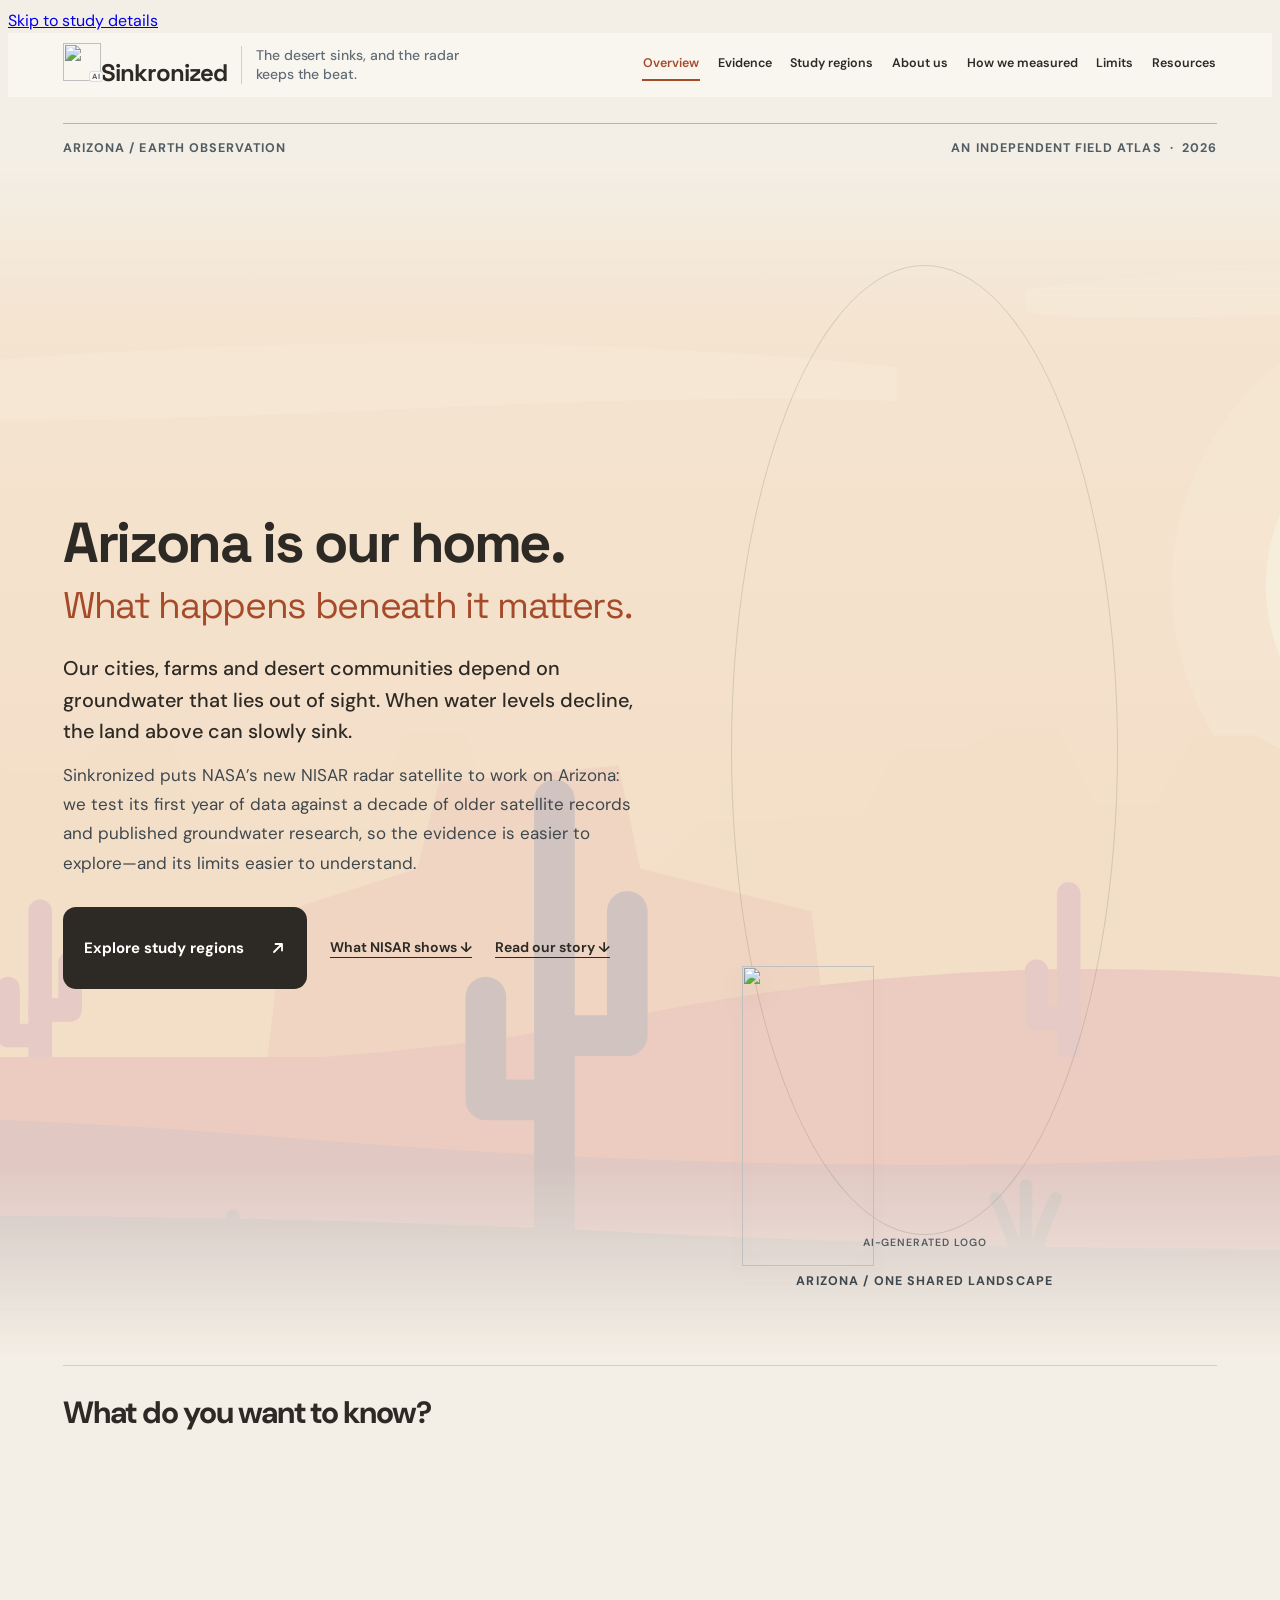
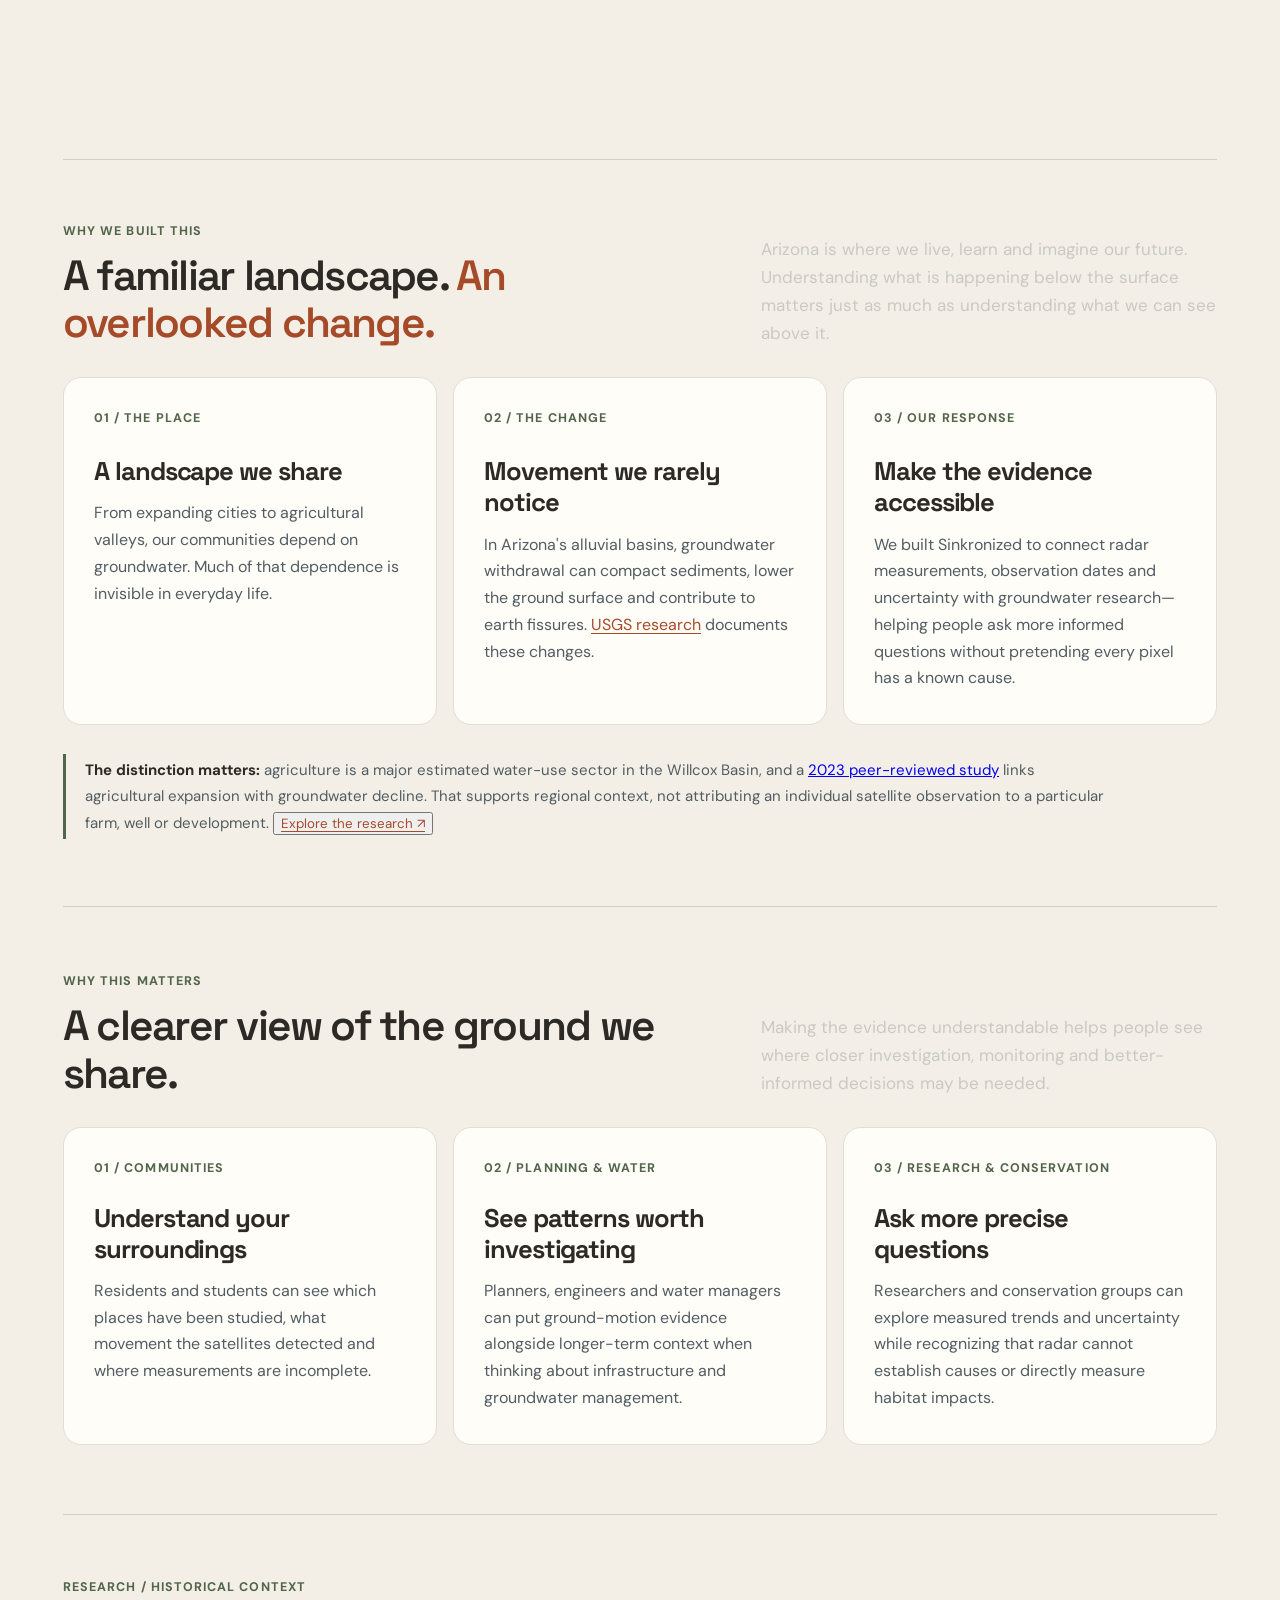
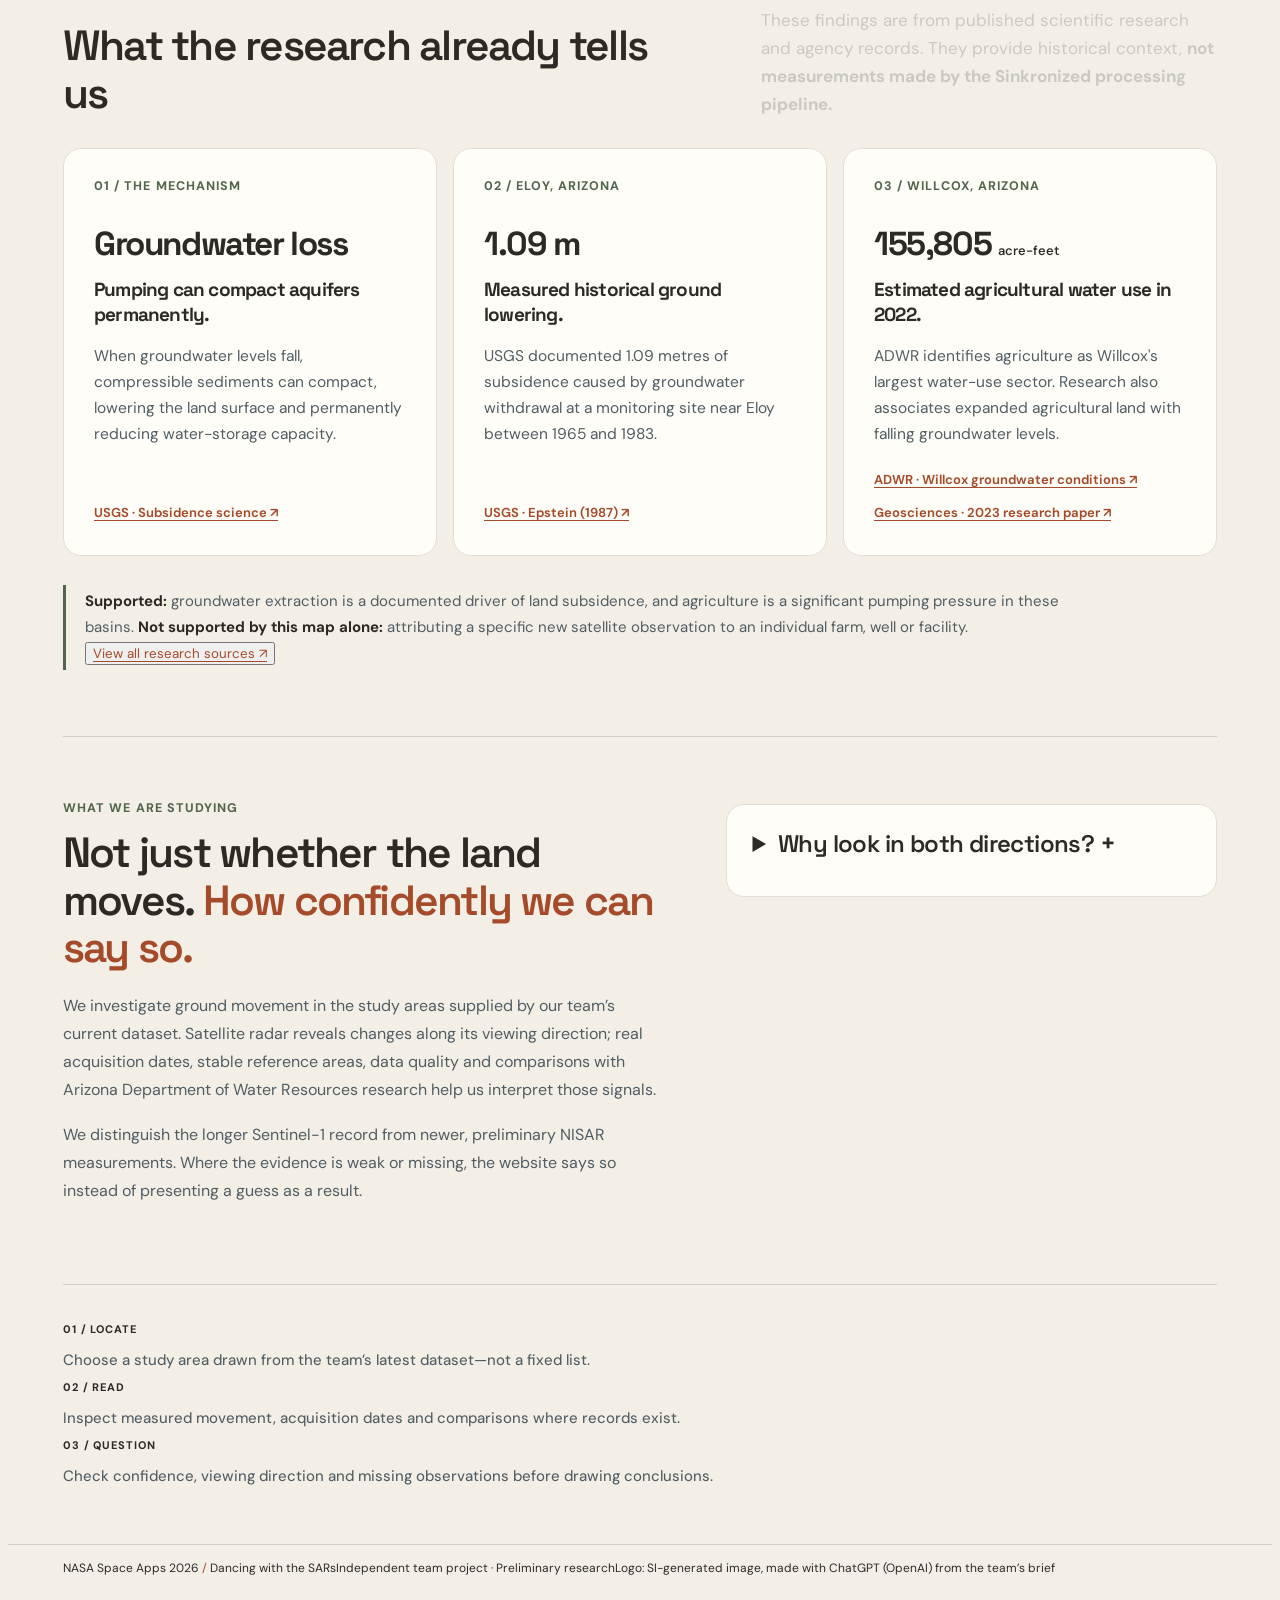
==== commit 80074480: "Merge branch 'mansi200304:main' into main" ====
--- a/web/index.html
+++ b/web/index.html
@@ -86,7 +86,7 @@
         <p class="overview-lede">Our cities, farms and desert communities depend on groundwater that lies out of sight. When water levels decline, the land above can slowly sink.</p>
         <p class="overview-subcopy">Sinkronized puts NASA’s new NISAR radar satellite to work on Arizona: we test its first year of data against a decade of older satellite records and published groundwater research, so the evidence is easier to explore—and its limits easier to understand.</p>
         <div class="overview-actions">
-          <a class="overview-primary" href="#atlas">Explore study regions <span aria-hidden="true">↗</span></a>
+          <a class="overview-primary" href="#atlas">Explore study regions <svg class="arrow-icon" viewBox="0 0 16 16" width="16" height="16" aria-hidden="true" focusable="false"><path d="M4 12 L12 4 M5.5 4 H12 V10.5" fill="none" stroke="currentColor" stroke-width="1.8" stroke-linecap="round" stroke-linejoin="round"/></svg></a>
           <a class="overview-story-link" href="#overview-nisar">What NISAR shows <span aria-hidden="true">↓</span></a>
           <a class="overview-story-link" href="#overview-story">Read our story <span aria-hidden="true">↓</span></a>
         </div>
@@ -140,7 +140,7 @@
           <p>We built Sinkronized to connect radar measurements, observation dates and uncertainty with groundwater research—helping people ask more informed questions without pretending every pixel has a known cause.</p>
         </article>
       </div>
-      <p class="overview-narrative-qualification"><strong>The distinction matters:</strong> agriculture is a major estimated water-use sector in the Willcox Basin, and a <a href="https://www.mdpi.com/2076-3263/13/6/176" target="_blank" rel="noopener noreferrer">2023 peer-reviewed study</a> links agricultural expansion with groundwater decline. That supports regional context, not attributing an individual satellite observation to a particular farm, well or development. <button type="button" data-dialog="sources">Explore the research ↗</button></p>
+      <p class="overview-narrative-qualification"><strong>The distinction matters:</strong> agriculture is a major estimated water-use sector in the Willcox Basin, and a <a href="https://www.mdpi.com/2076-3263/13/6/176" target="_blank" rel="noopener noreferrer">2023 peer-reviewed study</a> links agricultural expansion with groundwater decline. That supports regional context, not attributing an individual satellite observation to a particular farm, well or development. <button type="button" data-dialog="sources">Explore the research ↗&#xFE0E;</button></p>
     </section>
     <section id="overview-purpose" class="overview-purpose" aria-labelledby="purpose-title">
       <div class="overview-purpose-header">
@@ -165,25 +165,25 @@
           <strong class="overview-proof-number">Groundwater loss</strong>
           <h3>Pumping can compact aquifers permanently.</h3>
           <p>When groundwater levels fall, compressible sediments can compact, lowering the land surface and permanently reducing water-storage capacity.</p>
-          <a href="https://www.usgs.gov/water-science-school/science/land-subsidence" target="_blank" rel="noopener noreferrer">USGS · Subsidence science ↗</a>
+          <a href="https://www.usgs.gov/water-science-school/science/land-subsidence" target="_blank" rel="noopener noreferrer">USGS · Subsidence science ↗&#xFE0E;</a>
         </article>
         <article class="overview-proof-card">
           <span class="overview-proof-id">02 / ELOY, ARIZONA</span>
           <strong class="overview-proof-number">1.09 m</strong>
           <h3>Measured historical ground lowering.</h3>
           <p>USGS documented 1.09 metres of subsidence caused by groundwater withdrawal at a monitoring site near Eloy between 1965 and 1983.</p>
-          <a href="https://pubs.usgs.gov/publication/wri874143" target="_blank" rel="noopener noreferrer">USGS · Epstein (1987) ↗</a>
+          <a href="https://pubs.usgs.gov/publication/wri874143" target="_blank" rel="noopener noreferrer">USGS · Epstein (1987) ↗&#xFE0E;</a>
         </article>
         <article class="overview-proof-card">
           <span class="overview-proof-id">03 / WILLCOX, ARIZONA</span>
           <strong class="overview-proof-number">155,805 <small>acre-feet</small></strong>
           <h3>Estimated agricultural water use in 2022.</h3>
           <p>ADWR identifies agriculture as Willcox's largest water-use sector. Research also associates expanded agricultural land with falling groundwater levels.</p>
-          <a href="https://www.azwater.gov/find-info-on/how-do-i/willcox-groundwater-basin" target="_blank" rel="noopener noreferrer">ADWR · Willcox groundwater conditions ↗</a>
-          <a href="https://www.mdpi.com/2076-3263/13/6/176" target="_blank" rel="noopener noreferrer">Geosciences · 2023 research paper ↗</a>
-        </article>
-      </div>
-      <p class="overview-proof-qualifier"><strong>Supported:</strong> groundwater extraction is a documented driver of land subsidence, and agriculture is a significant pumping pressure in these basins. <strong>Not supported by this map alone:</strong> attributing a specific new satellite observation to an individual farm, well or facility. <button type="button" data-dialog="sources">View all research sources ↗</button></p>
+          <a href="https://www.azwater.gov/find-info-on/how-do-i/willcox-groundwater-basin" target="_blank" rel="noopener noreferrer">ADWR · Willcox groundwater conditions ↗&#xFE0E;</a>
+          <a href="https://www.mdpi.com/2076-3263/13/6/176" target="_blank" rel="noopener noreferrer">Geosciences · 2023 research paper ↗&#xFE0E;</a>
+        </article>
+      </div>
+      <p class="overview-proof-qualifier"><strong>Supported:</strong> groundwater extraction is a documented driver of land subsidence, and agriculture is a significant pumping pressure in these basins. <strong>Not supported by this map alone:</strong> attributing a specific new satellite observation to an individual farm, well or facility. <button type="button" data-dialog="sources">View all research sources ↗&#xFE0E;</button></p>
     </section>
     <div class="overview-evidence">
       <div class="overview-evidence-copy">
@@ -197,7 +197,7 @@
         <div class="look-direction-grid" aria-label="Satellite viewing directions">
           <div class="look-direction-tile">
             <span class="direction-number">01 / ASCENDING</span>
-            <strong>South to north <span aria-hidden="true">↗</span></strong>
+            <strong>South to north <span aria-hidden="true">↗&#xFE0E;</span></strong>
             <p>The satellite generally travels northward while observing the surface at a slanted angle.</p>
           </div>
           <div class="look-direction-tile">
@@ -257,7 +257,7 @@
         <img id="nisar-figure-img" alt="Left: scatter of NISAR one-year rate against Sentinel-1 ten-year rate, showing a rising relationship. Right: NISAR change over time at Willcox playa against the Sentinel-1 trend lines." width="1430" height="560" loading="lazy">
         <figcaption>Willcox basin. Left: each point is a 300 m block; the red line is the median Sentinel-1 rate for each NISAR rate. Right: NISAR’s year at the playa against Sentinel-1’s long-term trends. The sharp dip on one date in September 2026 is a single bad observation, not real motion.</figcaption>
       </figure>
-      <details class="more more-block"><summary>Where NISAR and Sentinel-1 do not agree</summary><p class="overview-proof-qualifier"> Over the six months both watched (Oct 2025–Apr 2026) their changes did not match (correlation <span data-nisar="overlap"></span>): about 1 cm of movement in six months is smaller than the noise. In the sinking areas NISAR also reads faster than Sentinel-1 (<span data-nisar="s-nisar"></span> against <span data-nisar="s-s1"></span> cm/yr, relative to the surroundings); we cannot yet tell whether that is noise or a recent speed-up. Over its full year NISAR’s playa change was <span data-nisar="net"></span> cm, close to Sentinel-1’s long-term trend of <span data-nisar="trend"></span> cm/yr, but one date carries 1–1.5 cm of error, so this is consistent, not proven. <button type="button" data-dialog="limits">Read all limits ↗</button></p></details>
+      <details class="more more-block"><summary>Where NISAR and Sentinel-1 do not agree</summary><p class="overview-proof-qualifier"> Over the six months both watched (Oct 2025–Apr 2026) their changes did not match (correlation <span data-nisar="overlap"></span>): about 1 cm of movement in six months is smaller than the noise. In the sinking areas NISAR also reads faster than Sentinel-1 (<span data-nisar="s-nisar"></span> against <span data-nisar="s-s1"></span> cm/yr, relative to the surroundings); we cannot yet tell whether that is noise or a recent speed-up. Over its full year NISAR’s playa change was <span data-nisar="net"></span> cm, close to Sentinel-1’s long-term trend of <span data-nisar="trend"></span> cm/yr, but one date carries 1–1.5 cm of error, so this is consistent, not proven. <button type="button" data-dialog="limits">Read all limits ↗&#xFE0E;</button></p></details>
       <details class="more more-block"><summary>From the other side</summary><p class="overview-proof-qualifier"> NISAR’s ascending track looks at Willcox from the opposite direction. Over the same June to October months (<span data-nisar="span"></span> days), the areas Sentinel-1 shows sinking changed by <span data-nisar="asc"></span> mm in the ascending data (95% range <span data-nisar="asc-lo"></span> to <span data-nisar="asc-hi"></span>) and <span data-nisar="desc"></span> mm in the descending data (<span data-nisar="desc-lo"></span> to <span data-nisar="desc-hi"></span>), relative to the rest, against <span data-nisar="exp"></span> mm expected from Sentinel-1’s long-term rate. Negative means moving away from the satellite. The difference between the two directions would reveal sideways motion; it is <span data-nisar="ew"></span> mm (<span data-nisar="ew-lo"></span> to <span data-nisar="ew-hi"></span>), too uncertain to say anything. Over so short a span the two directions’ whole-map patterns are mostly noise, so we do not compare them block by block.</p></details>
     </section>
     <section id="overview-farmland" class="overview-proof overview-nisar" aria-labelledby="farmland-title" role="tabpanel" hidden>
@@ -301,7 +301,7 @@
           <img id="nisar-farmland-img" alt="Left and middle: median NISAR HH and HV backscatter in decibels through the year for cropland, fallow land, shrubland and barren ground at Willcox. Right: bar chart of how well each measure separates cropland from desert." width="1950" height="546" loading="lazy">
           <figcaption>Willcox study box, 28 NISAR dates (Oct 2025–Nov 2026). Left and middle: the median signal for each land type. Right: how well each measure tells cropland from desert shrubland, from 0.5 (no better than chance) to 1 (perfect). The jumps that every line shares are mostly rain, not farming.</figcaption>
         </figure>
-        <details class="more more-block"><summary>Farmland can fool this radar</summary><p class="overview-proof-qualifier"> Published studies find that changing soil moisture and crops add apparent sinking to Sentinel-1-type (C-band) radar over fields: a systematic bias of up to several millimetres a year in general, and an estimated 2–4 cm a year for cotton in California, with the largest gaps against L-band in orchards such as pistachios, which also grow at Willcox. So part of the gap above may not be real sinking. What points the same way independently: NISAR’s L-band, less affected by this, also puts cropland lower (see below), and Willcox farmland has long been studied as a subsidence area. <button type="button" data-dialog="sources">See the studies ↗</button></p></details>
+        <details class="more more-block"><summary>Farmland can fool this radar</summary><p class="overview-proof-qualifier"> Published studies find that changing soil moisture and crops add apparent sinking to Sentinel-1-type (C-band) radar over fields: a systematic bias of up to several millimetres a year in general, and an estimated 2–4 cm a year for cotton in California, with the largest gaps against L-band in orchards such as pistachios, which also grow at Willcox. So part of the gap above may not be real sinking. What points the same way independently: NISAR’s L-band, less affected by this, also puts cropland lower (see below), and Willcox farmland has long been studied as a subsidence area. <button type="button" data-dialog="sources">See the studies ↗&#xFE0E;</button></p></details>
         <details class="more more-block"><summary>Other cautions</summary><p class="overview-proof-qualifier"> Rain brightens every land type at once: NISAR’s scene-wide brightness follows the previous three days’ rainfall (rank correlation <span data-nisar="rho-hh"></span> for HH, <span data-nisar="rho-hv"></span> for HV; rainfall from the ERA5 weather reanalysis on a 25 km grid). So we compare crops with desert on the same date and re-checked the scores using only the <span data-nisar="dry"></span> dry dates. Not settled: NISAR’s own L-band rates also put cropland below desert (<span data-nisar="nisar-diff"></span> cm/yr), but only <span data-nisar="nisar-cells"></span> cropland cells stay coherent all year, so we do not trust that size. The land-cover map describes the 2025 growing season while the radar year runs to November 2026, and fields rotate. None of this shows which farm, well or user caused any sinking.</p></details>
       </div>
     </section>
@@ -332,7 +332,7 @@
         </article>
       </div>
       <div class="viz" id="viz-pump" hidden></div>
-      <details class="more more-block"><summary>What this does not show</summary><p class="overview-proof-qualifier"> Matching places is not proof of cause: the pumping is a 2024 model estimate while the radar rate averages ten years, and C-band radar can over-read sinking over farmland (see above). The field-by-field test is inconclusive: only <span data-pump="coherent"></span>% of fields kept a usable 30 m radar reading, mostly idle land, orchards and vineyards, while almost all of the <span data-pump="row-fields"></span> field-crop fields (small grains, cover crops, alfalfa, corn and cotton) lost it (<span data-pump="row-with"></span> kept), so the heaviest pumpers are missing. Across the <span data-pump="field-n"></span> pumped fields that did keep one, pumping per acre and sinking were barely related (<span data-pump="field-rho"></span>, range <span data-pump="field-lo"></span> to <span data-pump="field-hi"></span>). Water levels in wells, geology and the depth of the clay layers are not included. <button type="button" data-dialog="sources">See the data source ↗</button></p></details>
+      <details class="more more-block"><summary>What this does not show</summary><p class="overview-proof-qualifier"> Matching places is not proof of cause: the pumping is a 2024 model estimate while the radar rate averages ten years, and C-band radar can over-read sinking over farmland (see above). The field-by-field test is inconclusive: only <span data-pump="coherent"></span>% of fields kept a usable 30 m radar reading, mostly idle land, orchards and vineyards, while almost all of the <span data-pump="row-fields"></span> field-crop fields (small grains, cover crops, alfalfa, corn and cotton) lost it (<span data-pump="row-with"></span> kept), so the heaviest pumpers are missing. Across the <span data-pump="field-n"></span> pumped fields that did keep one, pumping per acre and sinking were barely related (<span data-pump="field-rho"></span>, range <span data-pump="field-lo"></span> to <span data-pump="field-hi"></span>). Water levels in wells, geology and the depth of the clay layers are not included. <button type="button" data-dialog="sources">See the data source ↗&#xFE0E;</button></p></details>
     </section>
     <section id="overview-groundwater" class="overview-proof overview-nisar" aria-labelledby="groundwater-title" role="tabpanel" hidden>
       <div class="overview-proof-heading">
@@ -361,7 +361,7 @@
         </article>
       </div>
       <div class="viz" id="viz-groundwater" hidden></div>
-      <details class="more more-block"><summary>What this does not show</summary><p class="overview-proof-qualifier">The early and recent readings come from different programs, and the recent reading is a single latest value without a resting-or-pumping flag in the service we used. Wells differ in depth and in which layer of the aquifer they tap. The water-level record spans about 30 years while the radar rate covers ten. A link between falling water and sinking ground matches the documented mechanism (pumped-out clays compact), but these numbers alone do not show which wells or users caused it. <button type="button" data-dialog="sources">See the data sources ↗</button></p></details>
+      <details class="more more-block"><summary>What this does not show</summary><p class="overview-proof-qualifier">The early and recent readings come from different programs, and the recent reading is a single latest value without a resting-or-pumping flag in the service we used. Wells differ in depth and in which layer of the aquifer they tap. The water-level record spans about 30 years while the radar rate covers ten. A link between falling water and sinking ground matches the documented mechanism (pumped-out clays compact), but these numbers alone do not show which wells or users caused it. <button type="button" data-dialog="sources">See the data sources ↗&#xFE0E;</button></p></details>
     </section>
     <section id="overview-geology" class="overview-proof overview-nisar" aria-labelledby="geology-title" role="tabpanel">
       <div class="overview-proof-heading">
@@ -490,7 +490,7 @@
     <div id="team-grid" class="team-grid" aria-label="Sinkronized project contributors"></div>
     <div class="about-outro">
       <p>Independent research project. Not an official NASA or agency product.</p>
-      <a href="https://github.com/mansi200304/NASA-Hackathon" target="_blank" rel="noopener noreferrer">Explore the project source <span aria-hidden="true">↗</span></a>
+      <a href="https://github.com/mansi200304/NASA-Hackathon" target="_blank" rel="noopener noreferrer">Explore the project source <span aria-hidden="true">↗&#xFE0E;</span></a>
     </div>
   </section>
       <footer class="page-footer"><span>NASA Space Apps 2026 <span class="footer-separator">/</span> Dancing with the SARs</span><span>Independent team project · Preliminary research</span><span class="si-note">Logo: SI-generated image, made with ChatGPT (OpenAI) from the team’s brief</span></footer>
--- a/web/design-system.css
+++ b/web/design-system.css
@@ -980,16 +980,27 @@
  .masthead nav>a[href]:not(#_),.masthead nav>button[type]:not(#_){font-size:12.5px}
  .masthead nav:not(#_){gap:4px clamp(12px,1.3vw,24px)}
 }
+/* Overview background: a soft flat desert-sunset illustration (sun, red-rock buttes, saguaros, prickly pear; original artwork in web/assets/arizona-backdrop*.svg) spread across the full width of the Overview page behind the text and the logo. Shown at 22% strength so every line keeps at least 4.5:1 contrast (grey text darkened a shade). Phones use the tall version of the scene. */
+.overview-hero{position:relative}
+.overview-hero .overview-desert-art{display:none}
+/* The Overview section clips its contents; let the backdrop reach the true screen edges, and never scroll sideways. */
+.overview:not(#_){overflow:visible}
+body{overflow-x:hidden}
+.overview-hero::before{content:"";position:absolute;top:0;bottom:0;left:50%;width:100vw;transform:translateX(-50%);z-index:-1;pointer-events:none;background:url("./assets/arizona-backdrop-wide.svg") center bottom / cover no-repeat;opacity:.22;-webkit-mask-image:linear-gradient(to bottom,transparent 0,#000 14%,#000 84%,transparent 100%);mask-image:linear-gradient(to bottom,transparent 0,#000 14%,#000 84%,transparent 100%)}
+.overview-hero .overview-subcopy,.overview-hero .overview-visual-label,.overview-hero .si-badge{color:#3f484d}
 /* hero-ai-note: shown on phones only */
 .hero-ai-note{display:none}
 /* Phones: the large logo is replaced by a soft flat illustration of a desert sunset (sun, red-rock buttes, saguaros, prickly pear; original artwork, web/assets/arizona-backdrop.svg) behind the opening text, shown at 22% strength so every line keeps at least 4.5:1 contrast (grey text darkened a shade here); the action buttons are centred. */
 @media(max-width:700px){
  .overview-visual:not(#_){display:none}
  .overview-hero:not(#_){position:relative}
- .overview-hero::before{content:"";position:absolute;top:0;bottom:0;left:-20px;right:-20px;z-index:-1;pointer-events:none;background:url("./assets/arizona-backdrop.svg") center / cover no-repeat;opacity:.22;-webkit-mask-image:linear-gradient(to bottom,transparent 0,#000 14%,#000 84%,transparent 100%);mask-image:linear-gradient(to bottom,transparent 0,#000 14%,#000 84%,transparent 100%)}
- .overview-hero .overview-subcopy,.overview-hero .hero-ai-note{color:#3f484d}
+ .overview-hero::before{left:-20px;right:-20px;width:auto;transform:none;background-image:url("./assets/arizona-backdrop.svg")}
+ .overview-hero .hero-ai-note{color:#3f484d}
  .hero-ai-note:not(#_){display:block;text-align:center;margin:10px 0 0;font:600 11px/1.3 var(--sans);letter-spacing:.07em;text-transform:uppercase;color:var(--slate-deep)}
  .overview-actions:not(#_){display:flex;flex-wrap:wrap;justify-content:center;align-items:center;gap:6px 26px}
  .overview-primary:not(#_){display:flex;width:100%;justify-content:center;gap:10px;text-align:center}
  .overview-story-link:not(#_){text-align:center}
 }
+.arrow-icon{display:block;flex:none;width:16px;height:16px}
+.overview-primary .arrow-icon{transition:transform .25s cubic-bezier(.2,.8,.2,1)}
+.overview-primary:hover .arrow-icon{transform:translate(2px,-2px)}
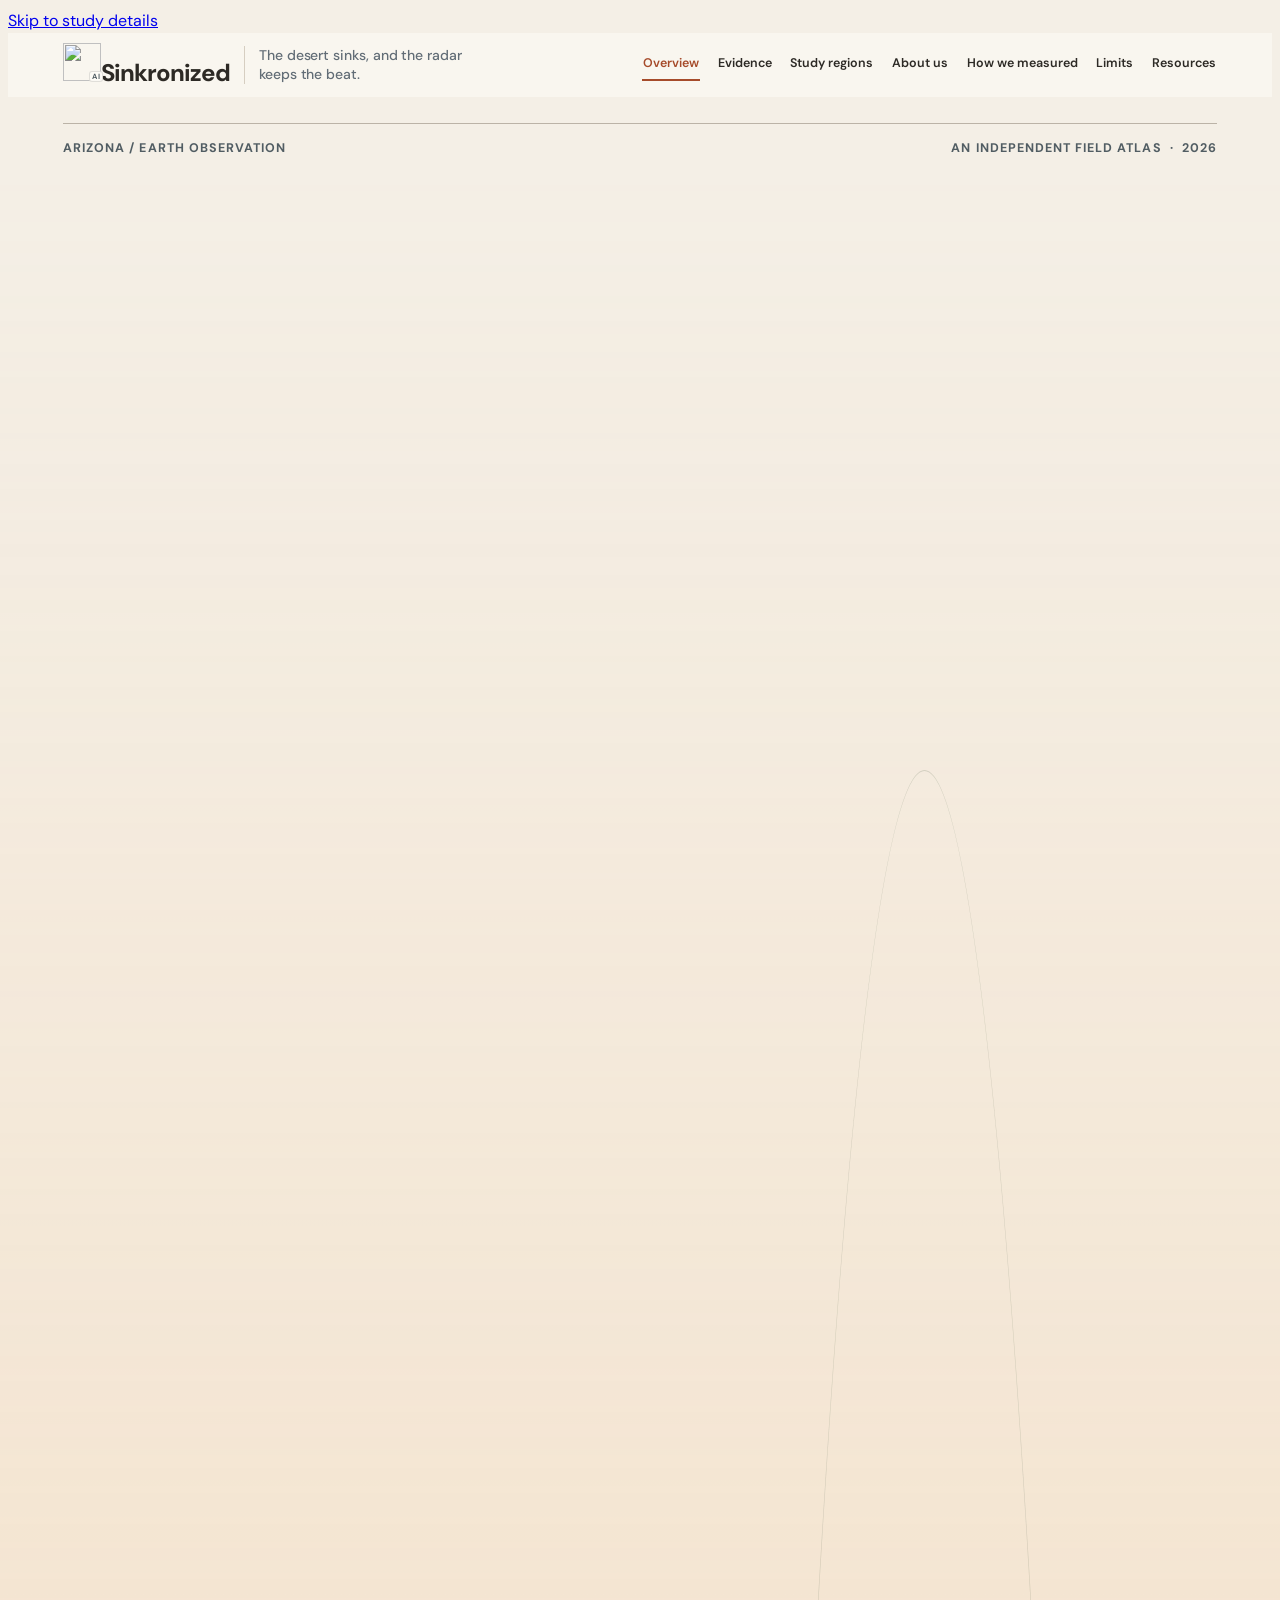
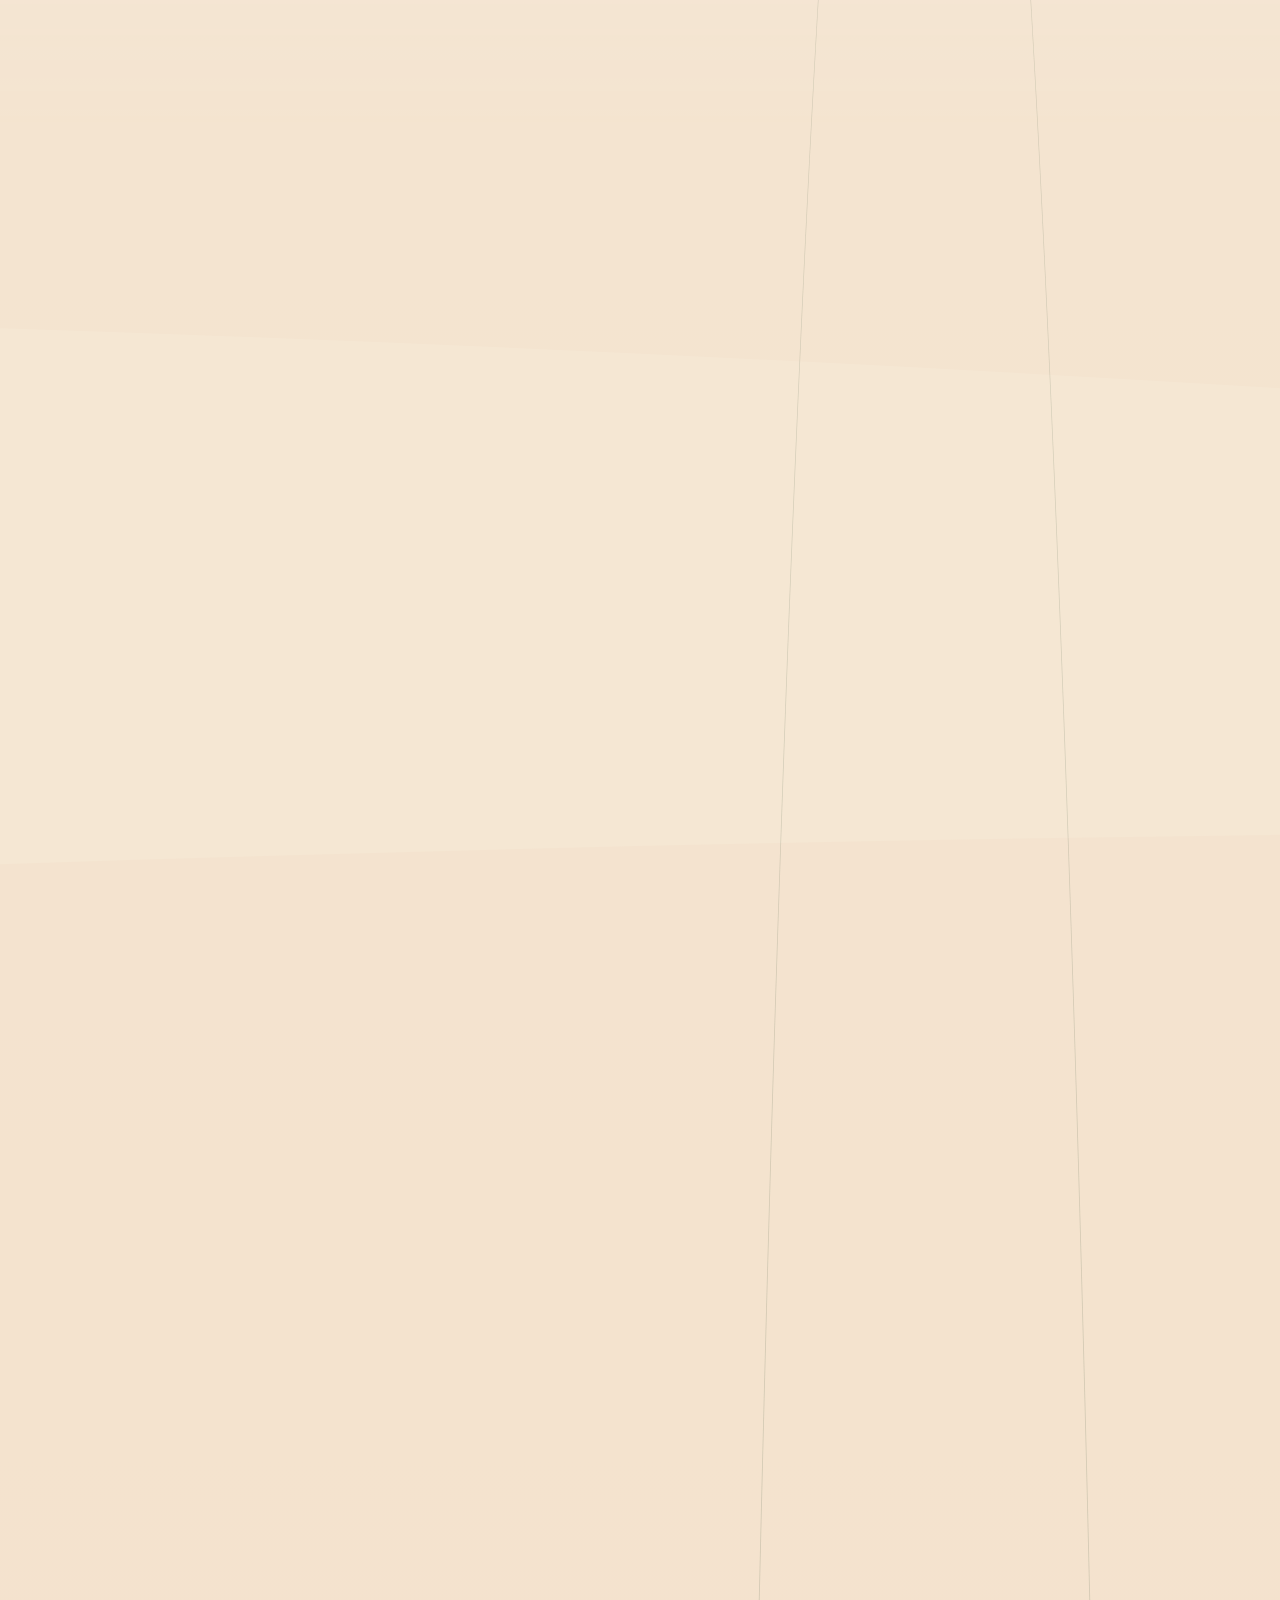
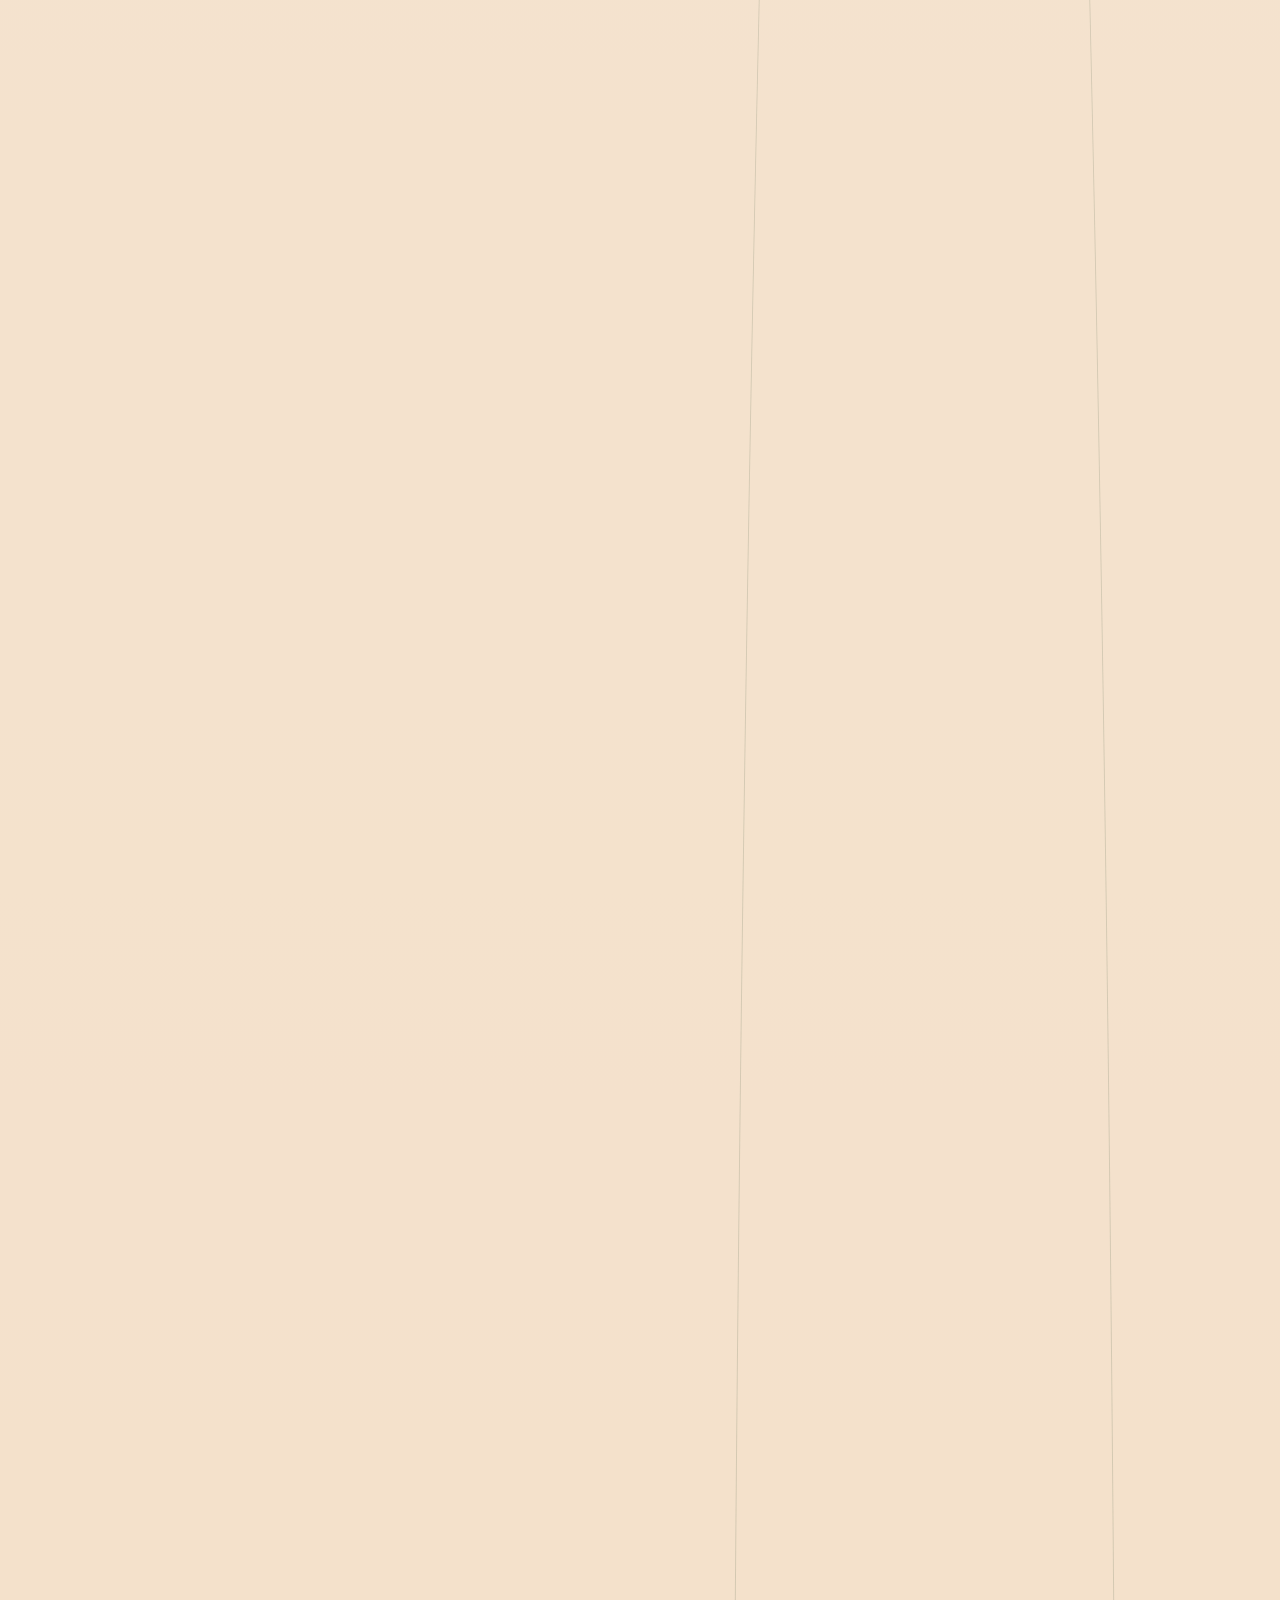
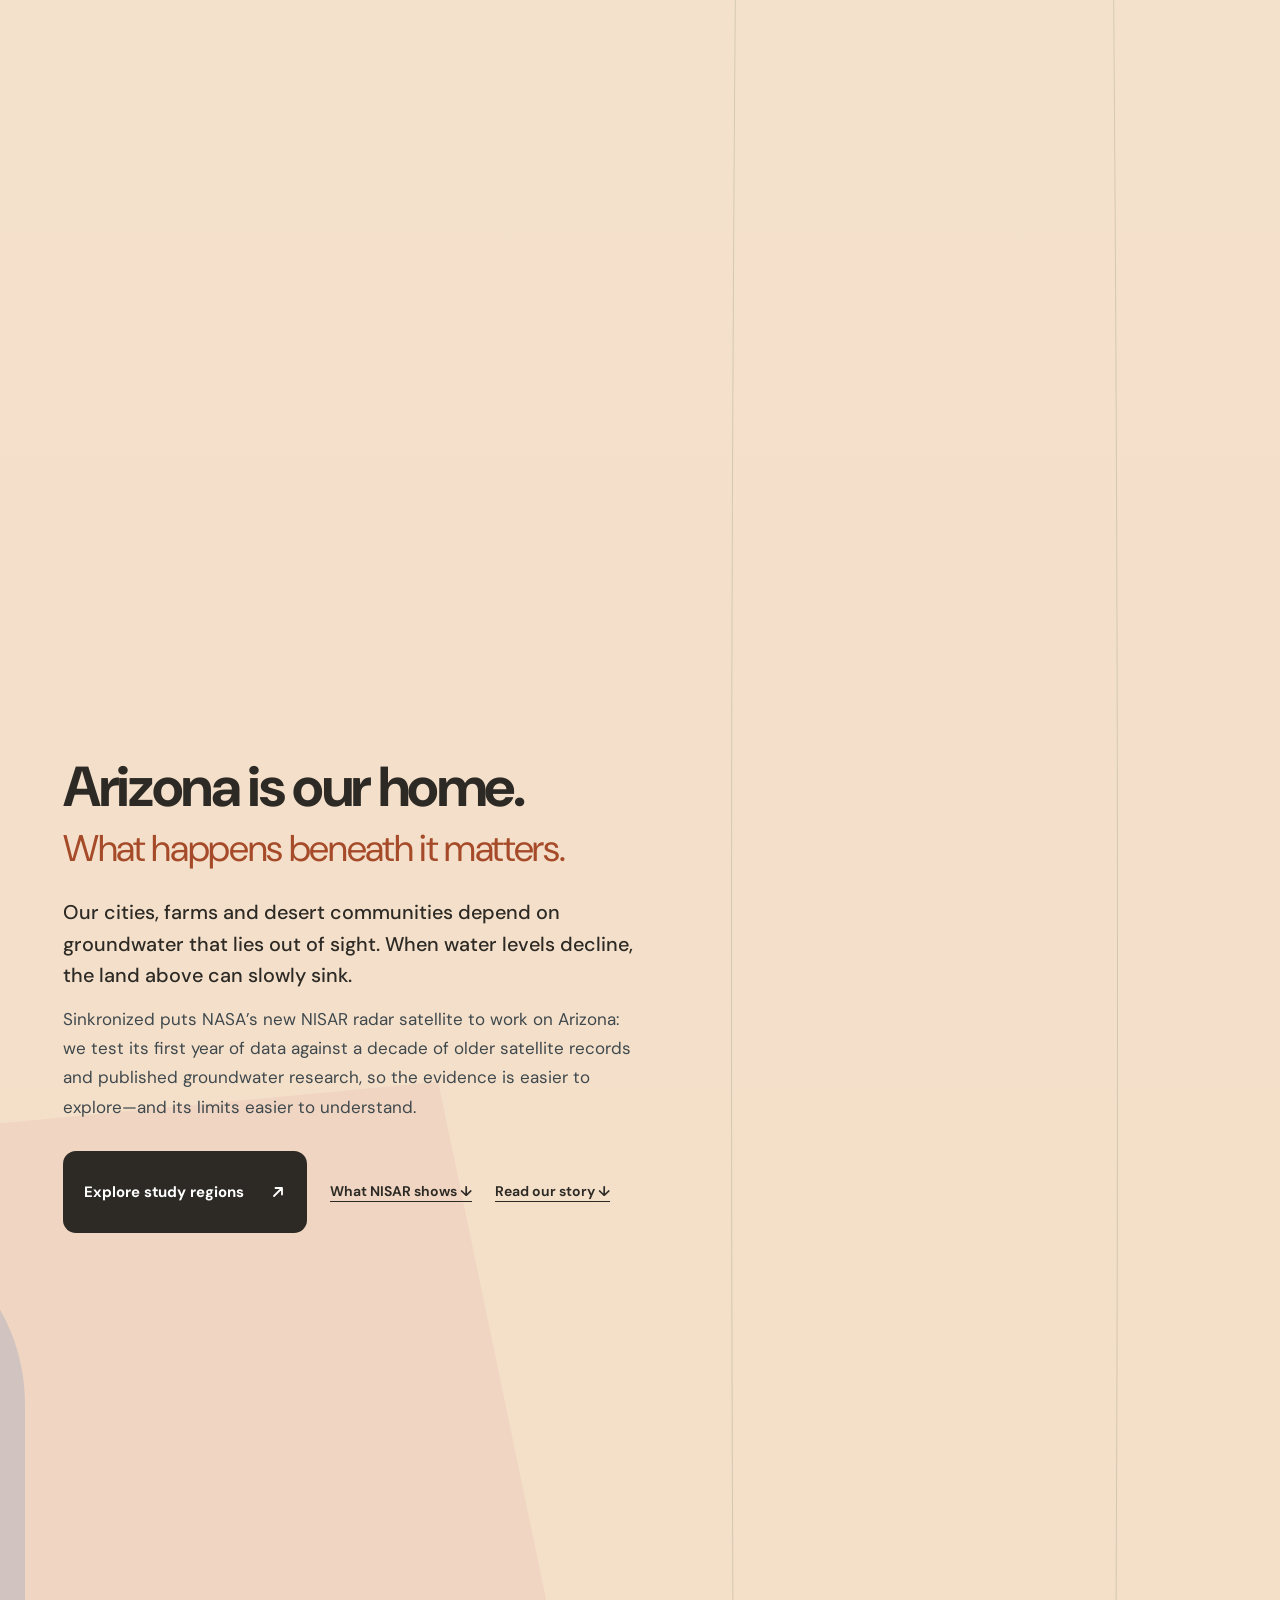
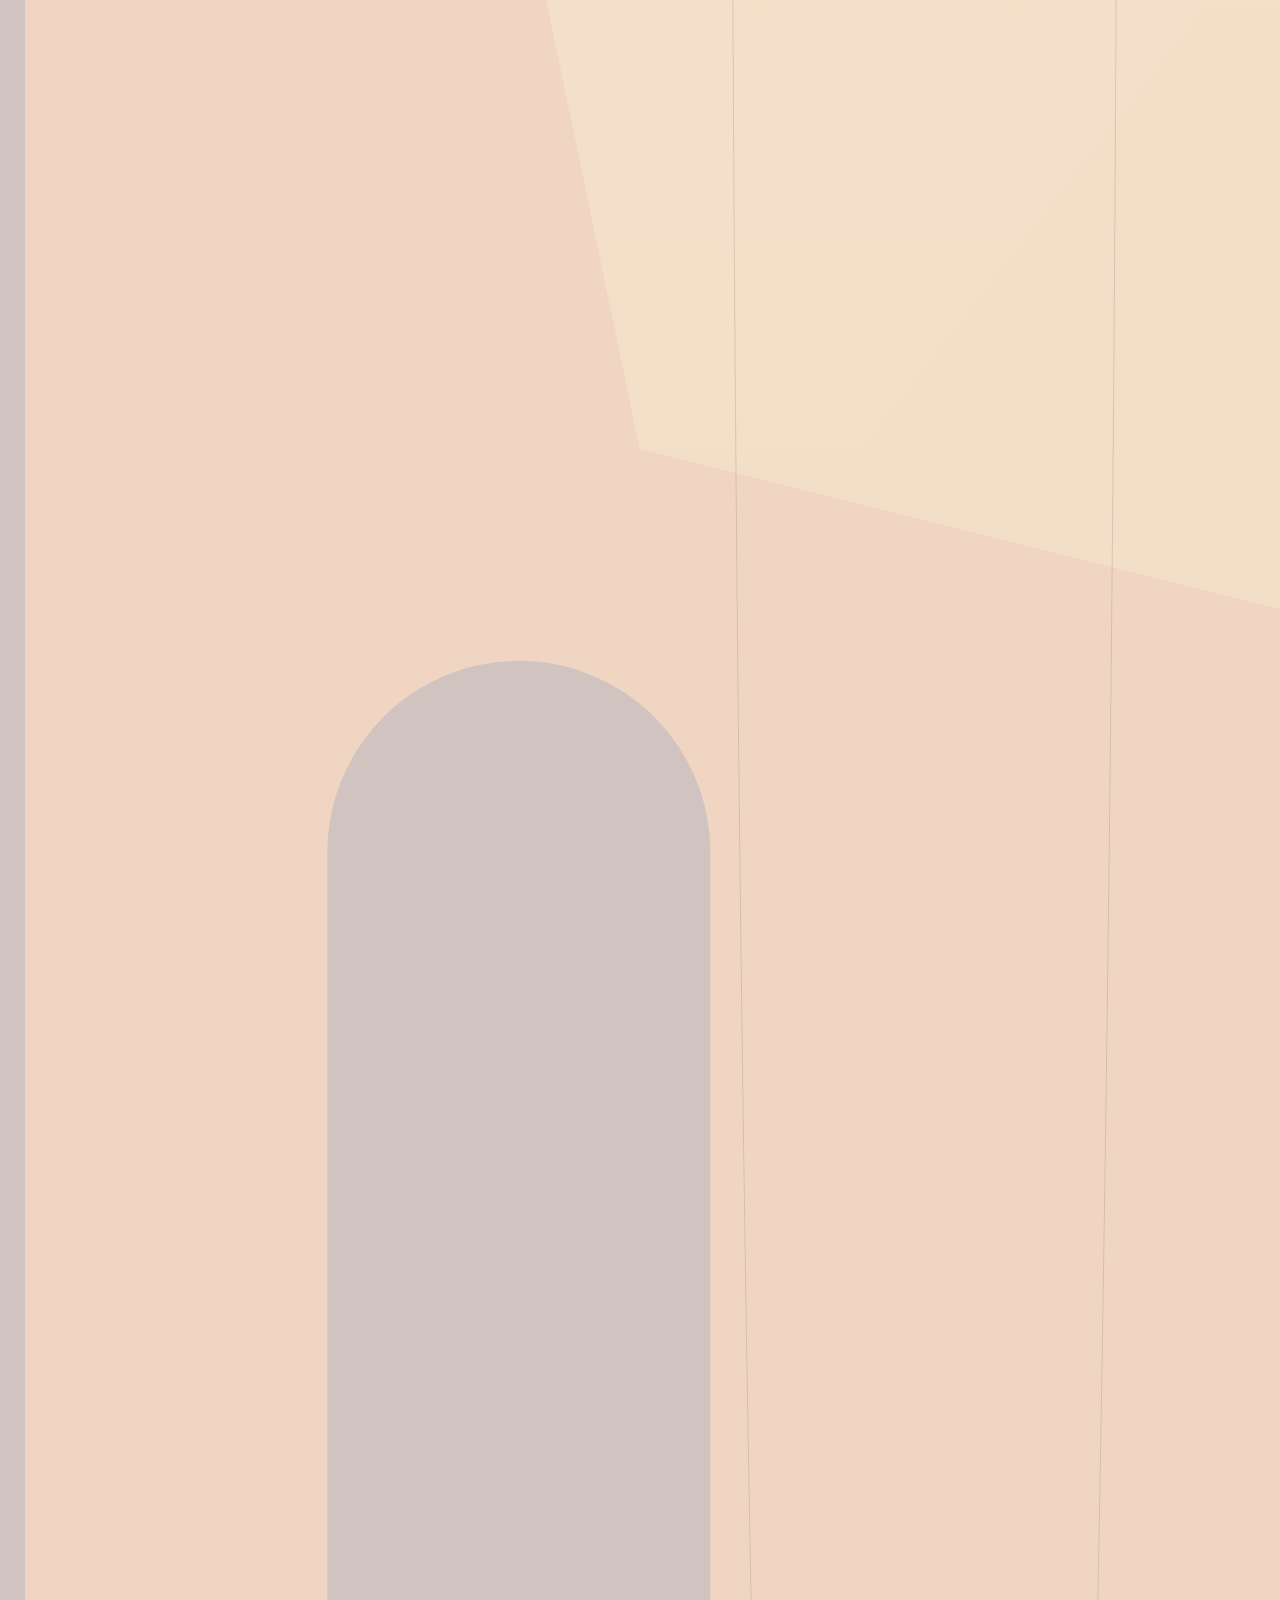
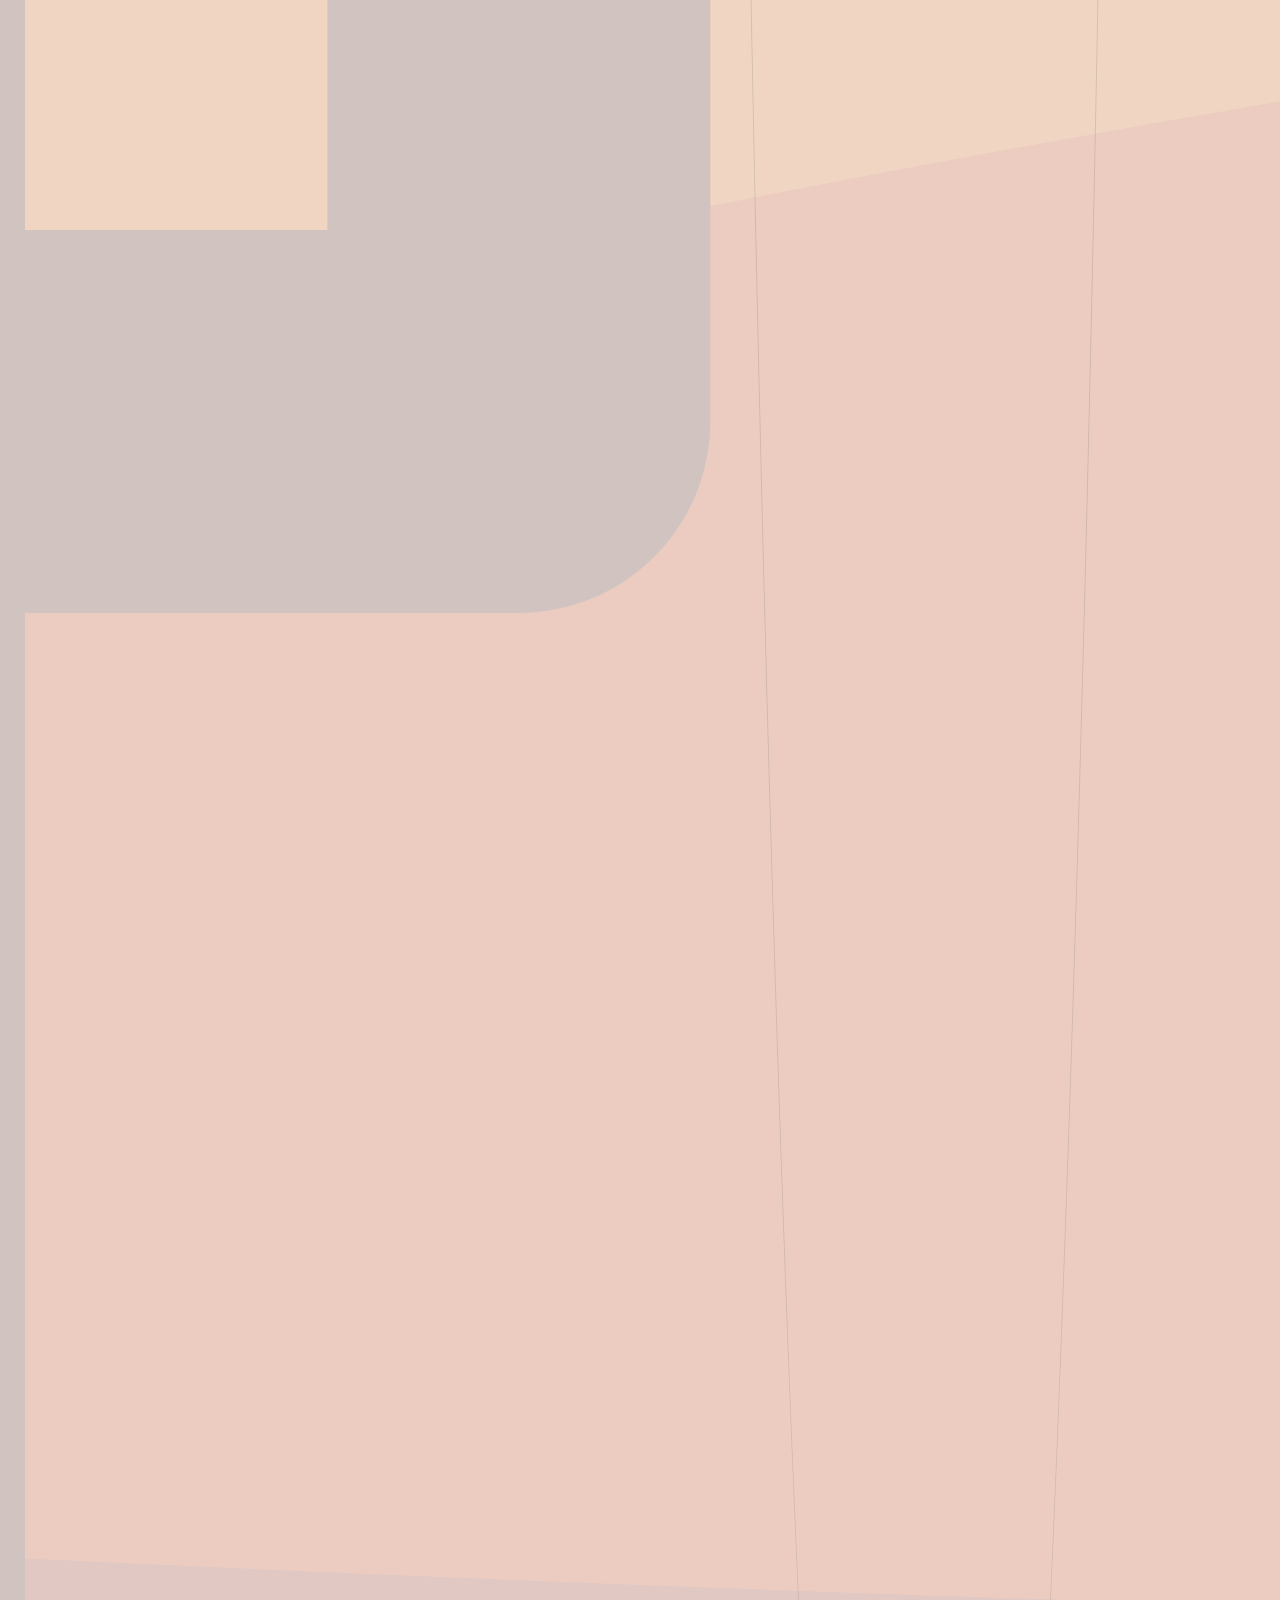
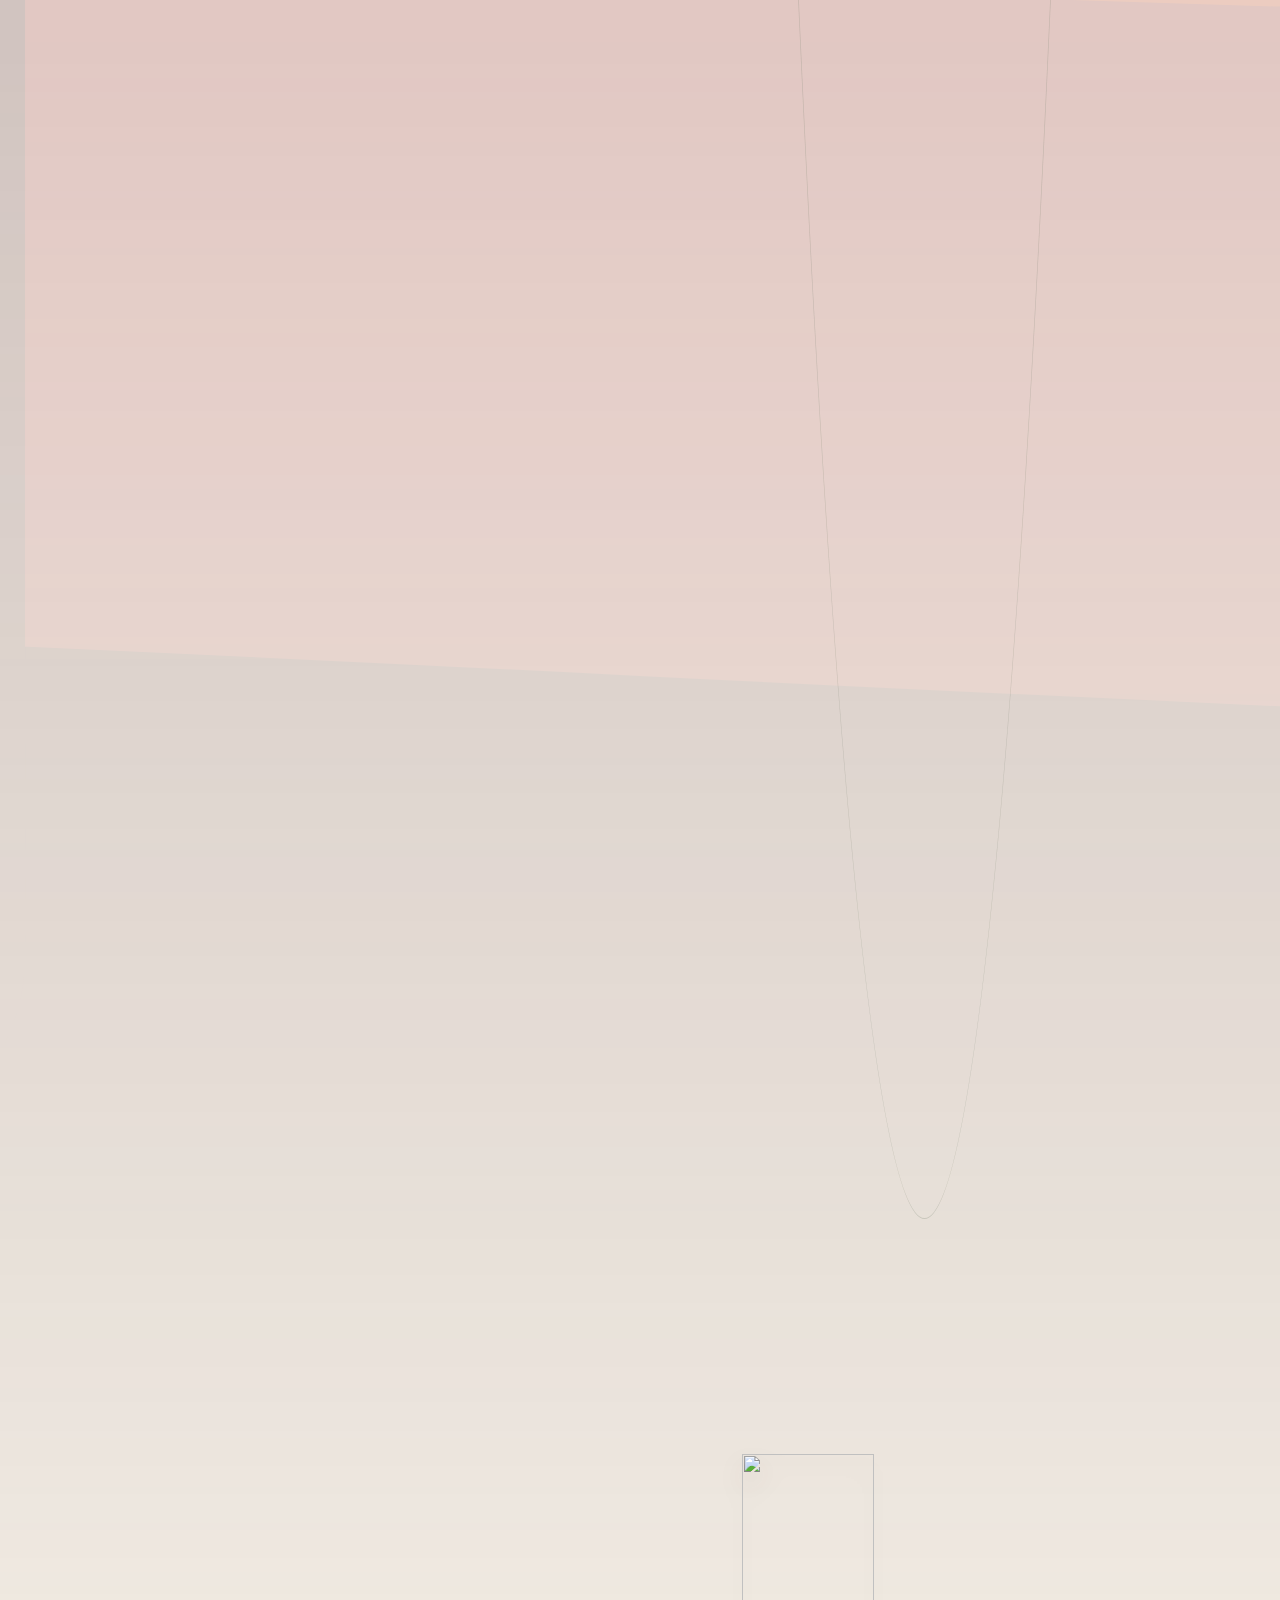
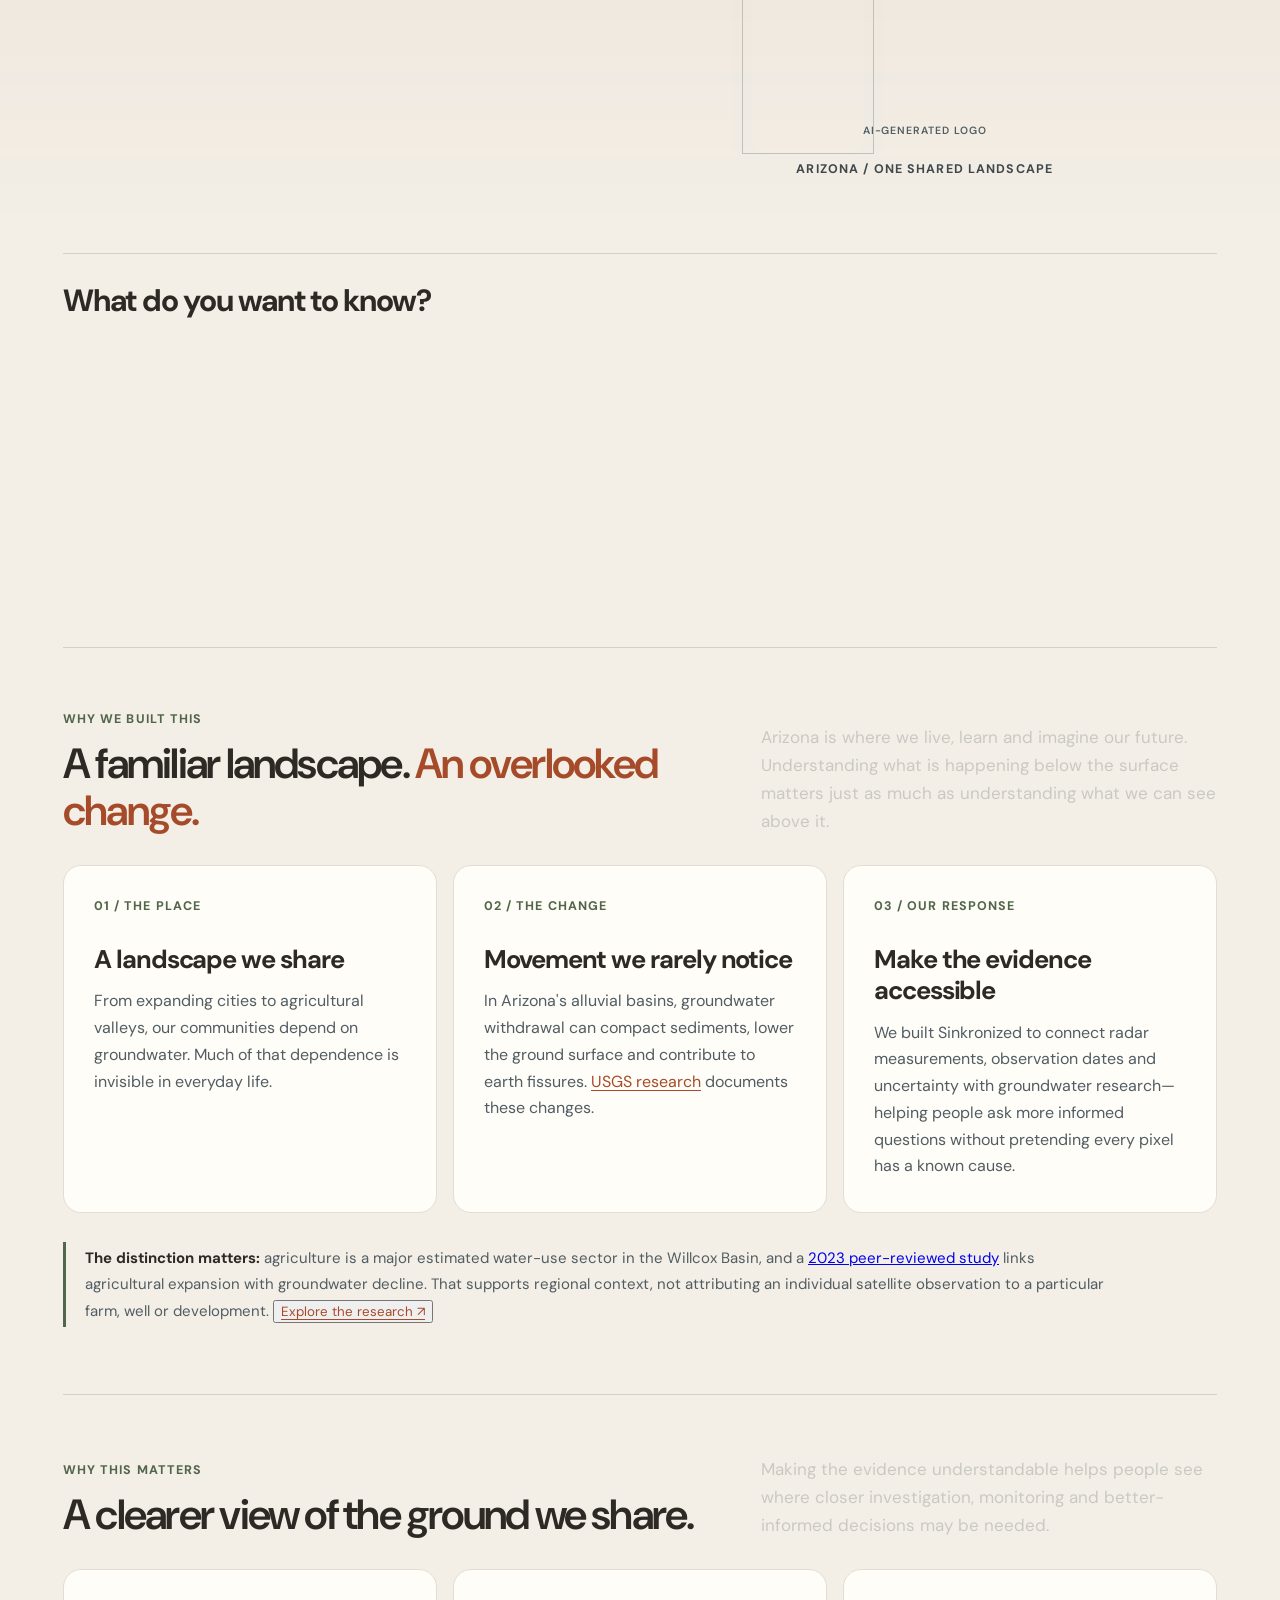
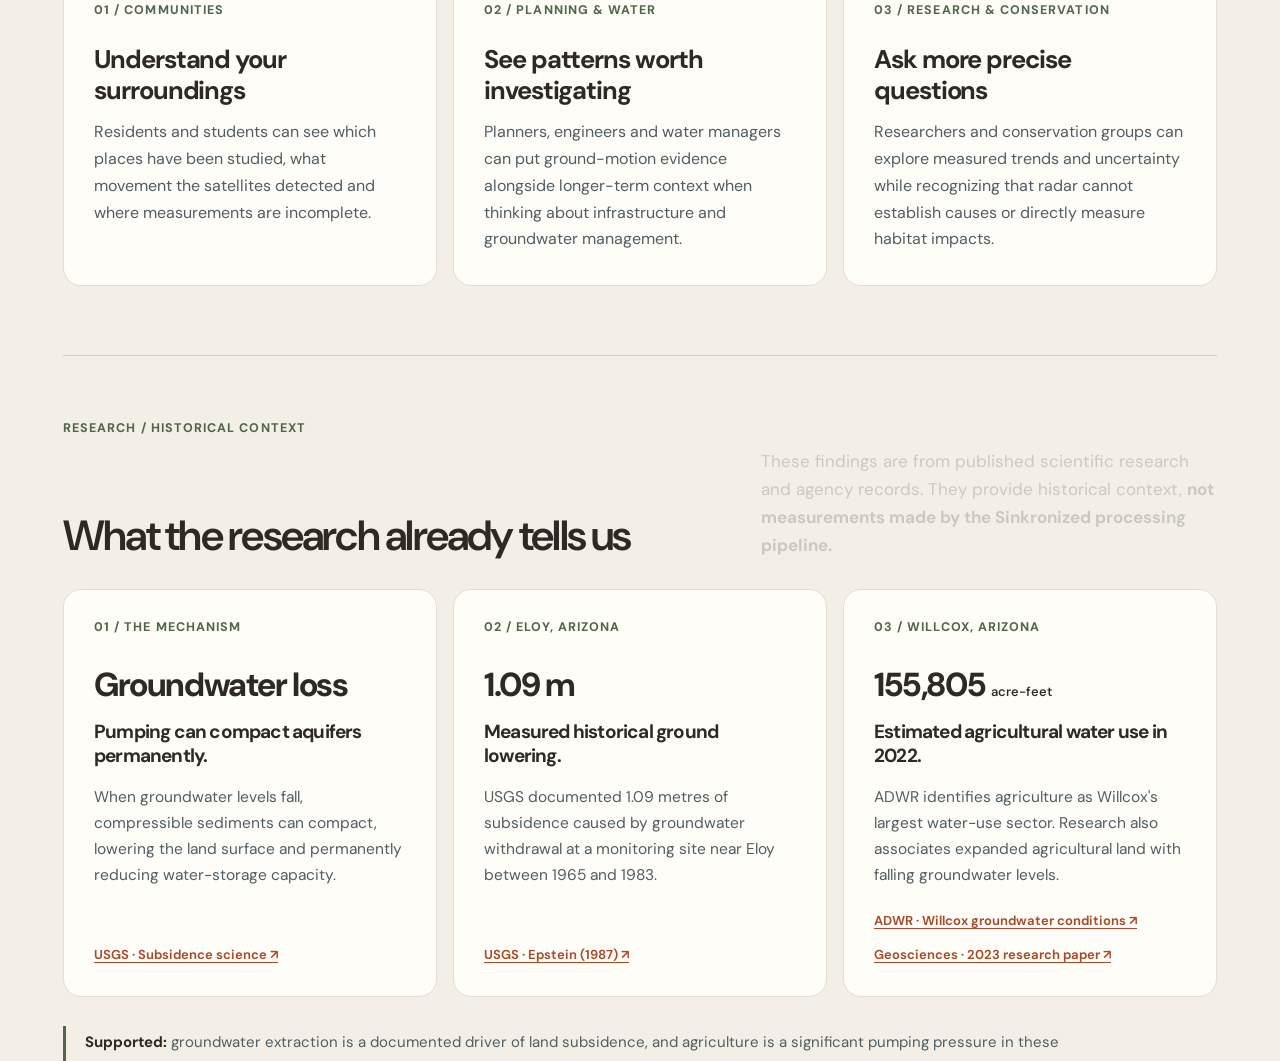
==== commit 70f37cd0: "Merge branch 'mansi200304:main' into main" ====
--- a/web/index.html
+++ b/web/index.html
@@ -6,7 +6,7 @@
   <meta name="theme-color" content="#F4EFE6">
   <link rel="preconnect" href="https://fonts.googleapis.com">
   <link rel="preconnect" href="https://fonts.gstatic.com" crossorigin>
-  <link href="https://fonts.googleapis.com/css2?family=DM+Sans:wght@400;500;600;700&family=Space+Grotesk:wght@400;500;600;700&display=swap" rel="stylesheet">
+  <link href="https://fonts.googleapis.com/css2?family=DM+Sans:wght@400;500;600;700&display=swap" rel="stylesheet">
 <link rel="icon" type="image/png" sizes="32x32" href="./assets/favicon-32.png">
 <link rel="apple-touch-icon" href="./assets/apple-touch-icon.png">
   <meta name="description" content="The desert sinks, and the radar keeps the beat. A groundwater field atlas.">
--- a/web/design-system.css
+++ b/web/design-system.css
@@ -293,7 +293,7 @@
    Space Grotesk is a display face; DM Sans stays legible for long scientific copy. */
 :root{
   --sans:"DM Sans","Segoe UI",Arial,sans-serif;
-  --display:"Space Grotesk","Avenir Next","Segoe UI",sans-serif;
+  --display: var(--sans);
 }
 .masthead .wordmark,.overview h1,.overview h1 em,
 .overview-narrative-head h2,.overview-purpose-header h2,.overview-proof-heading h2,
@@ -1004,3 +1004,6 @@
 .arrow-icon{display:block;flex:none;width:16px;height:16px}
 .overview-primary .arrow-icon{transition:transform .25s cubic-bezier(.2,.8,.2,1)}
 .overview-primary:hover .arrow-icon{transform:translate(2px,-2px)}
+/* Finding cards: the 'How we know' button sits at the bottom of every card, so a row of cards lines up. */
+.overview-proof-card>details.more:not(#_){margin-top:auto;padding-top:14px}
+.overview-proof-card>details.more>summary{margin-top:0}
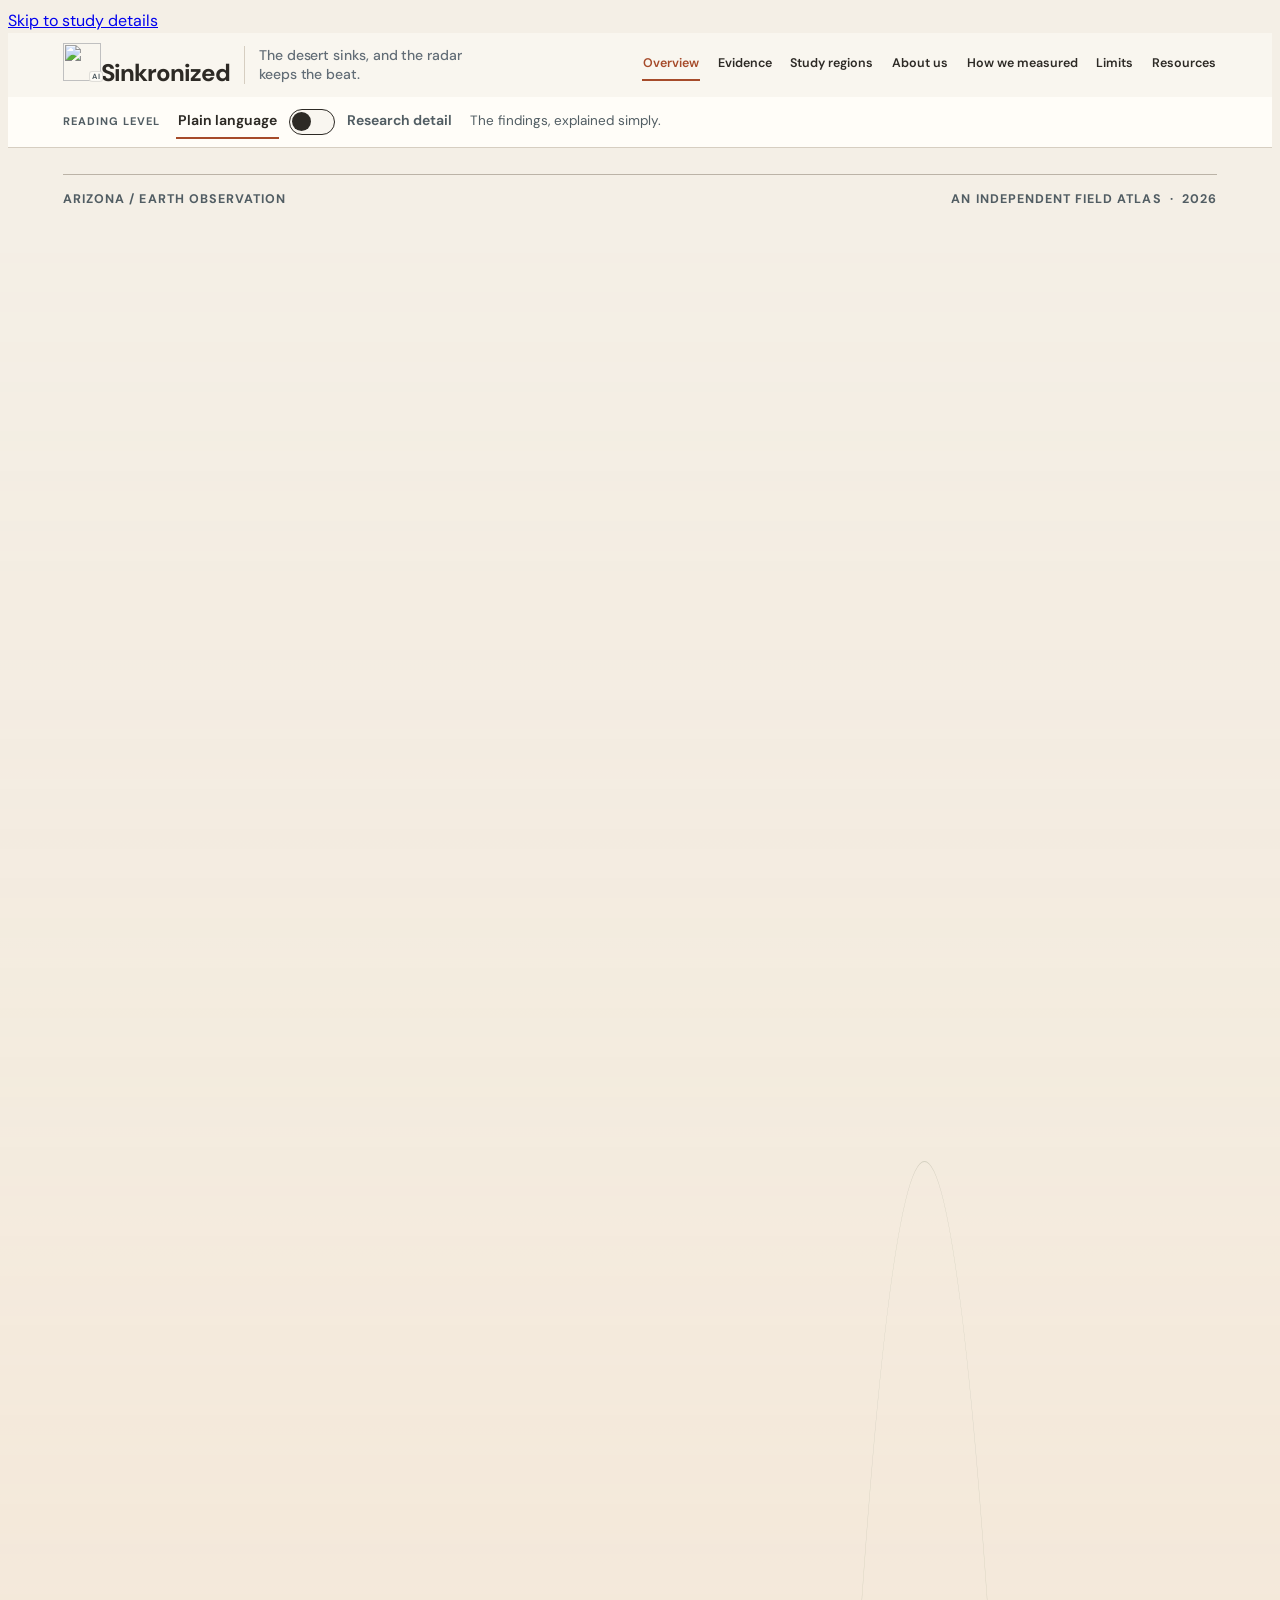
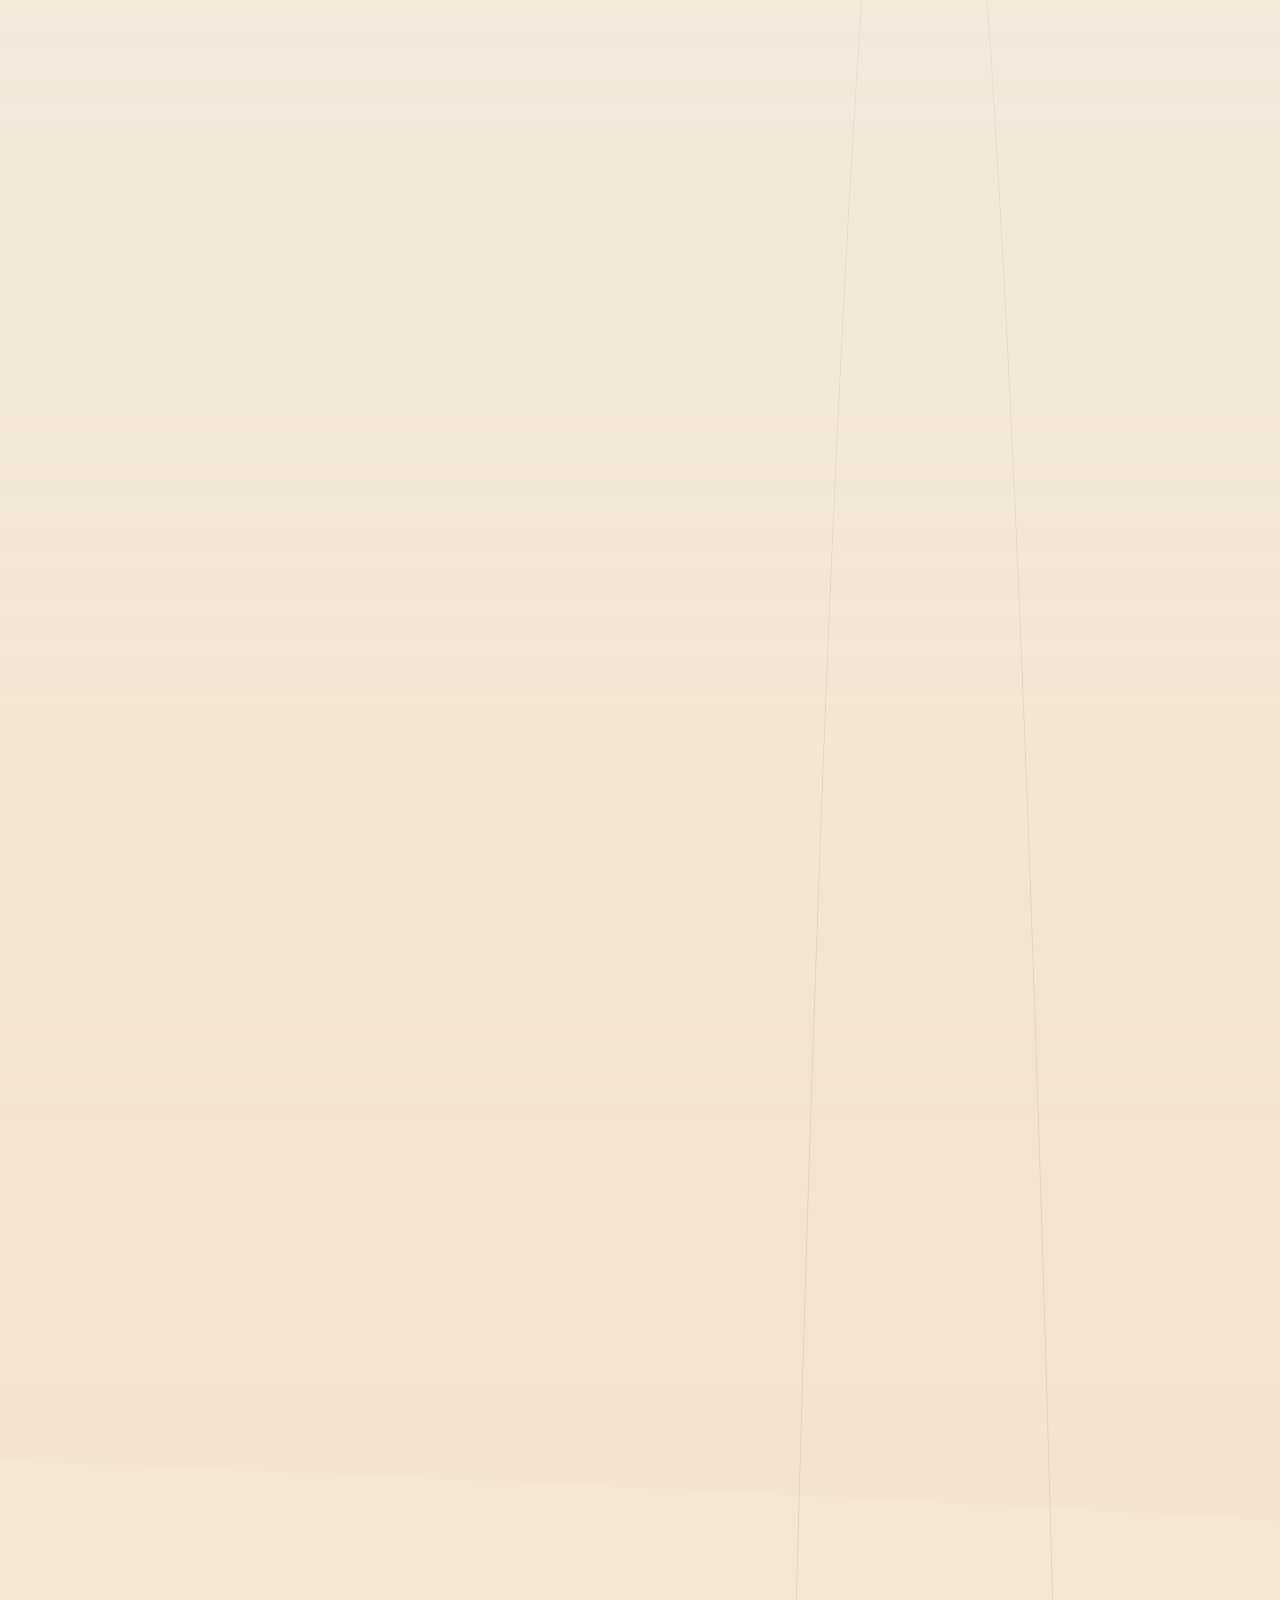
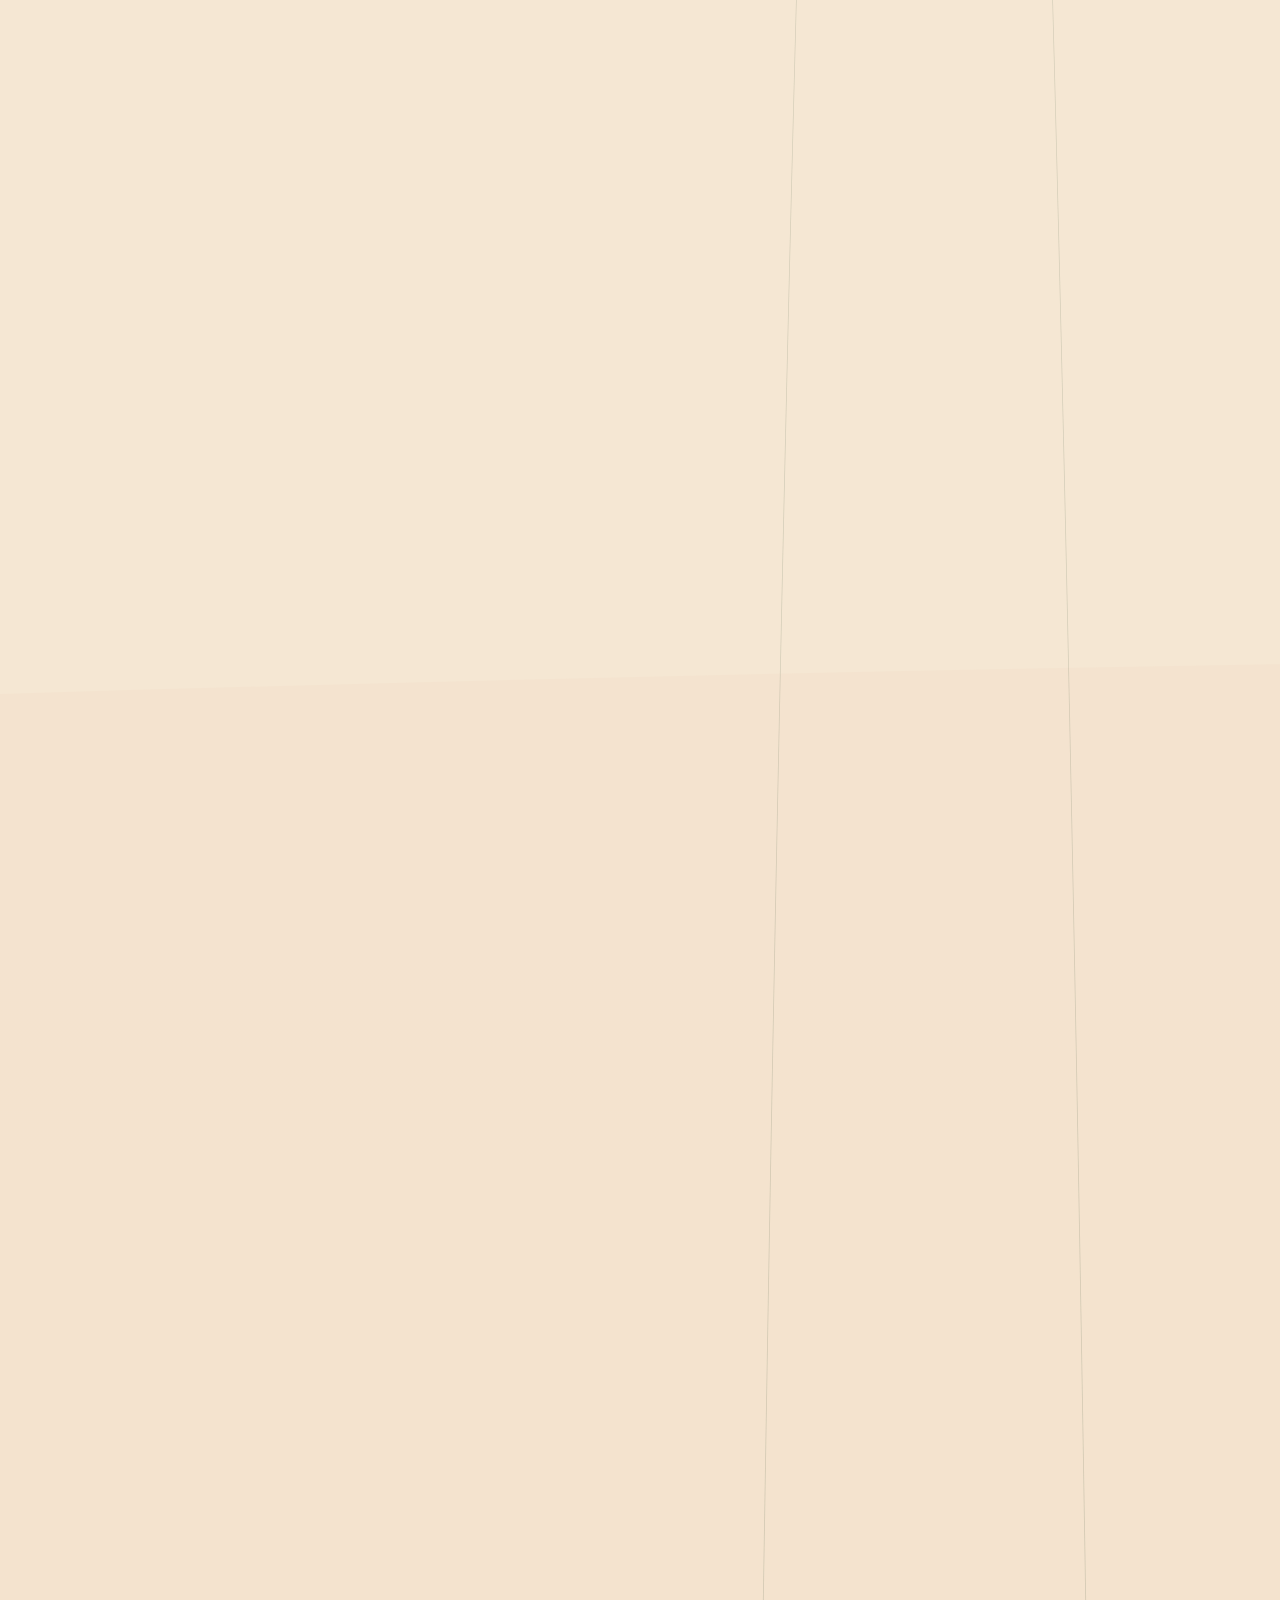
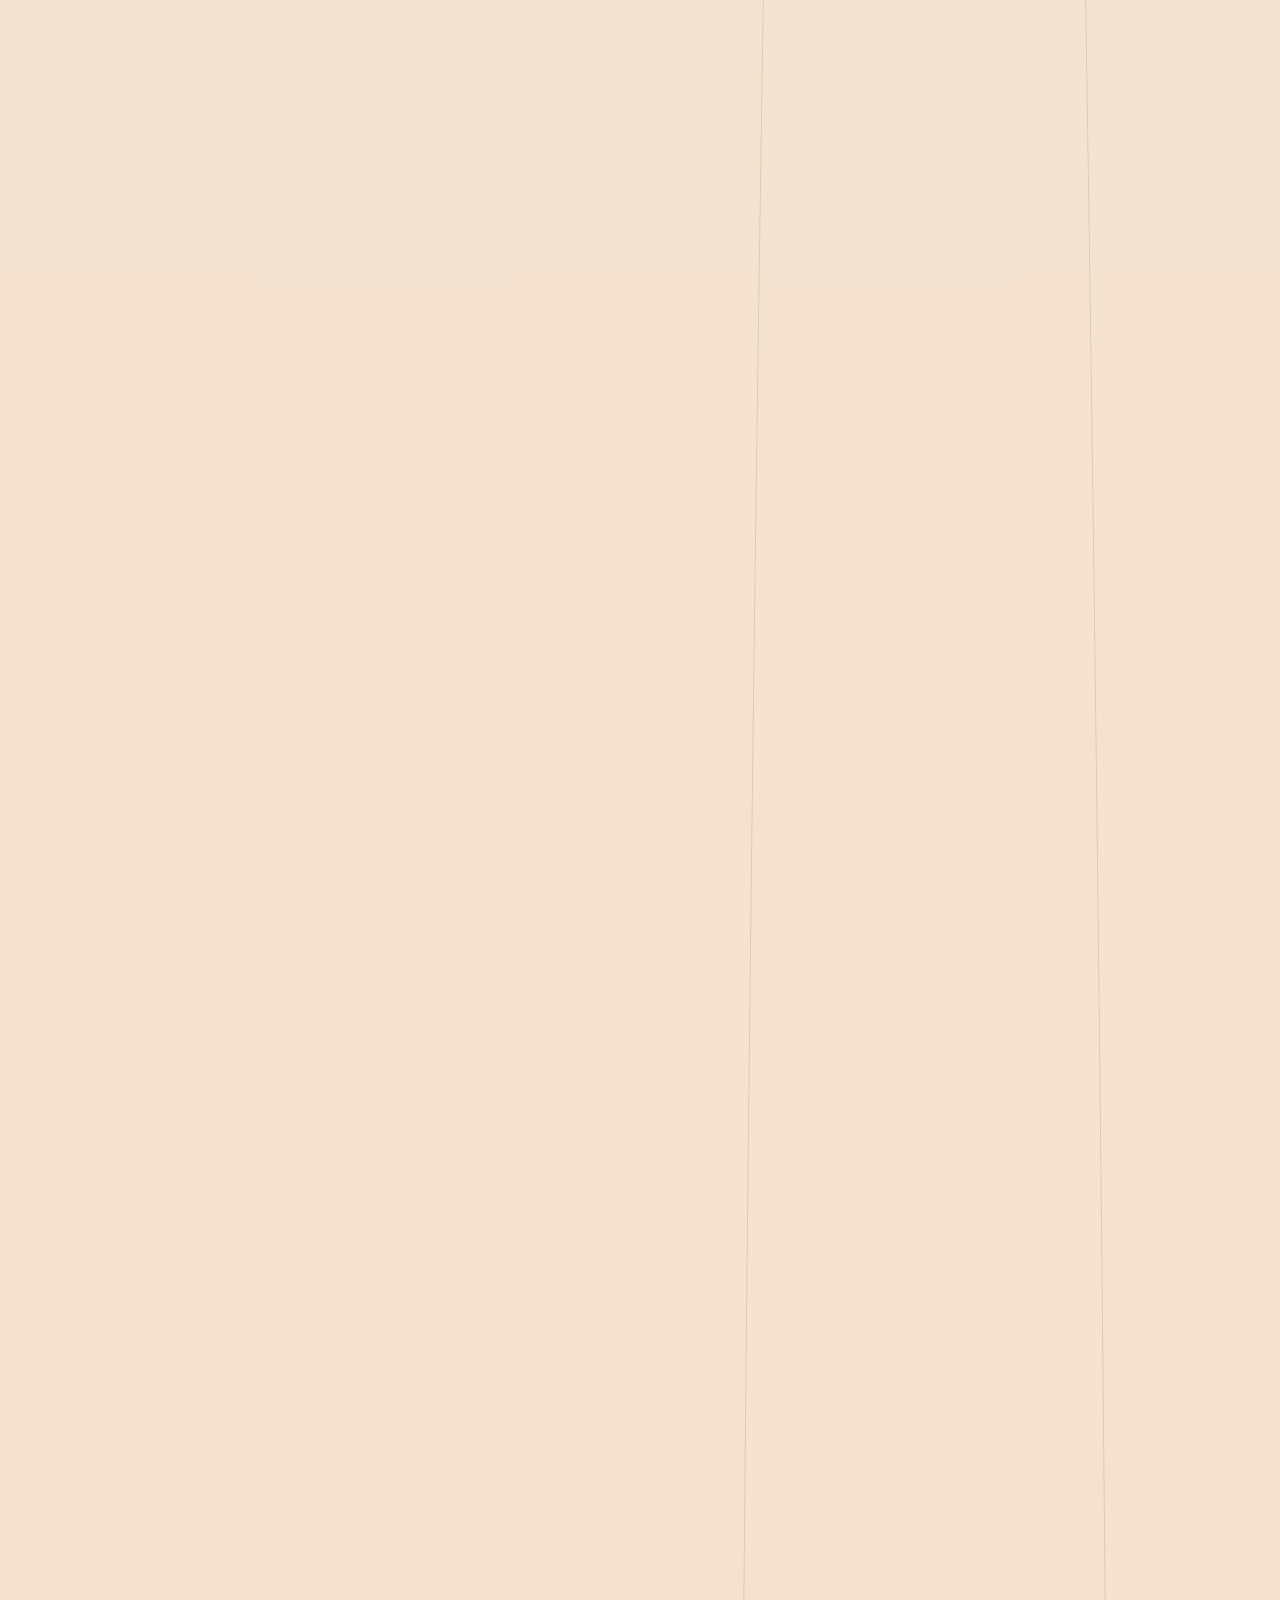
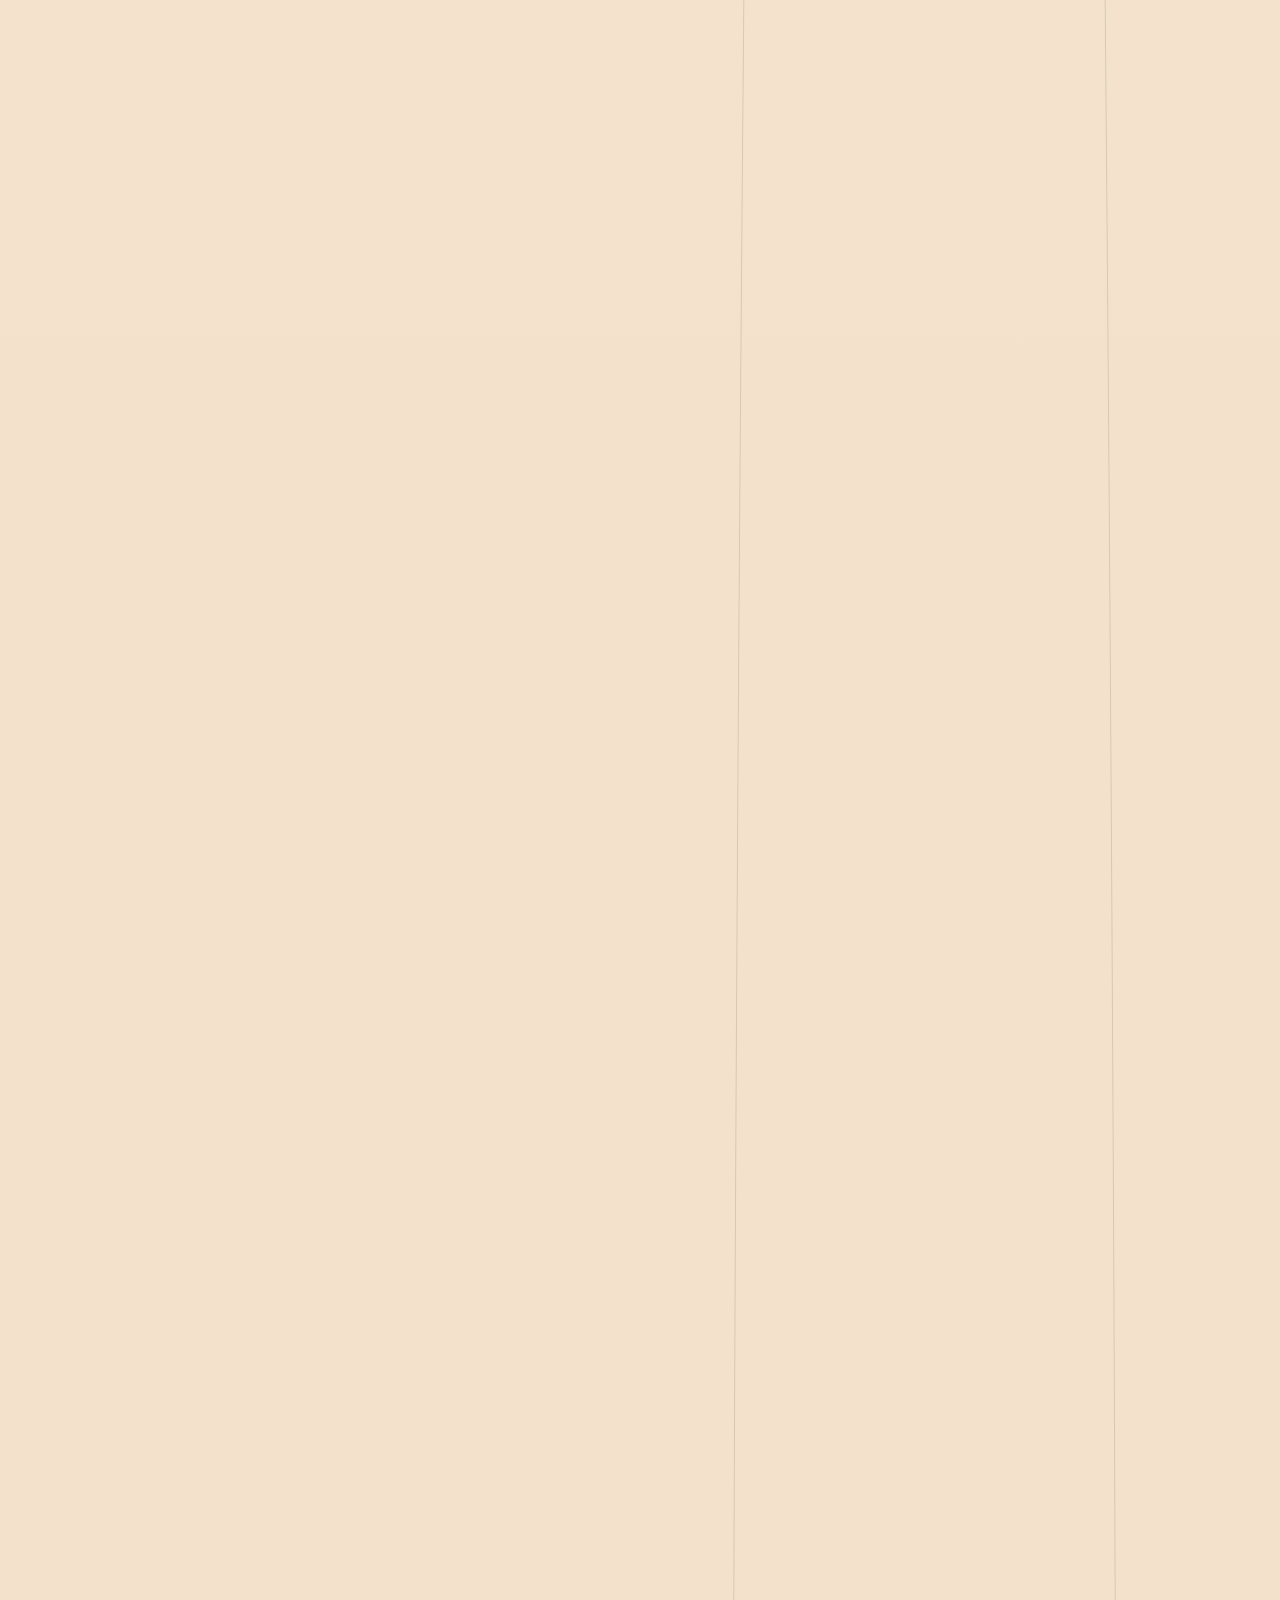
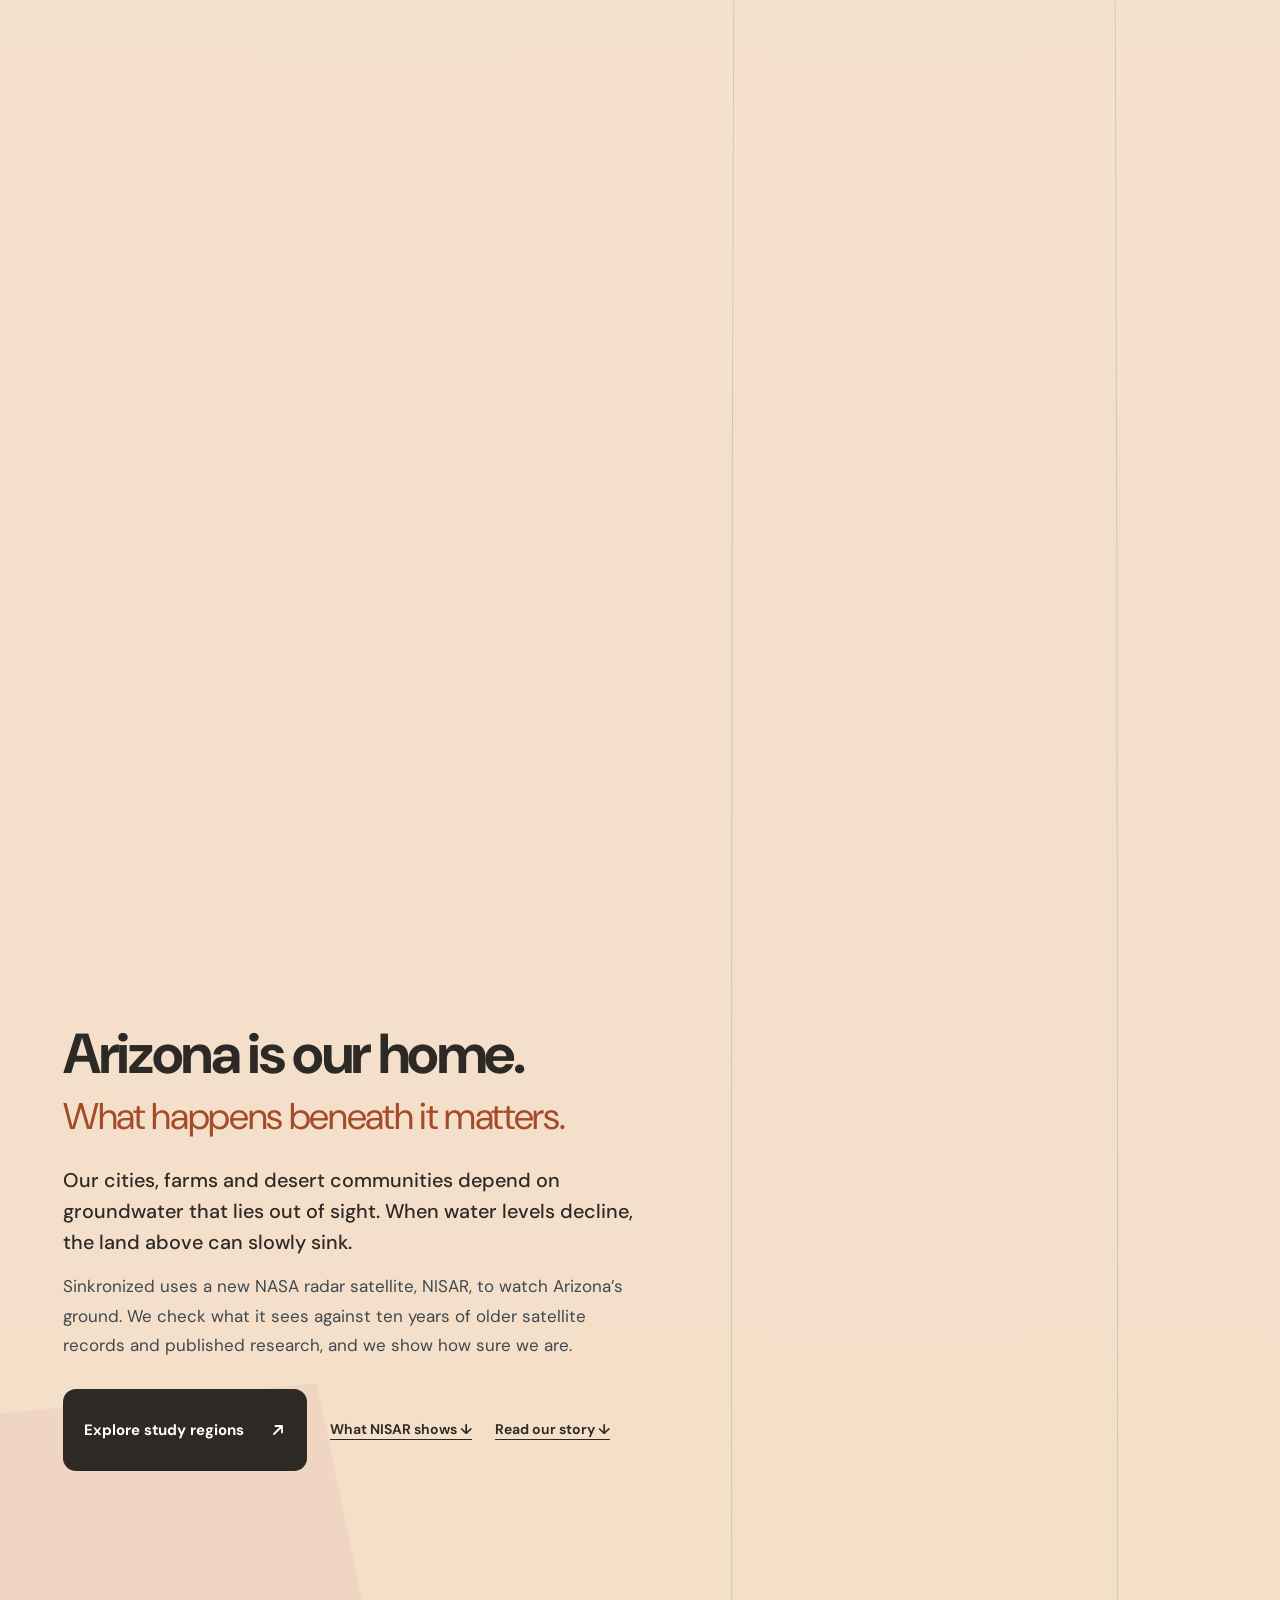
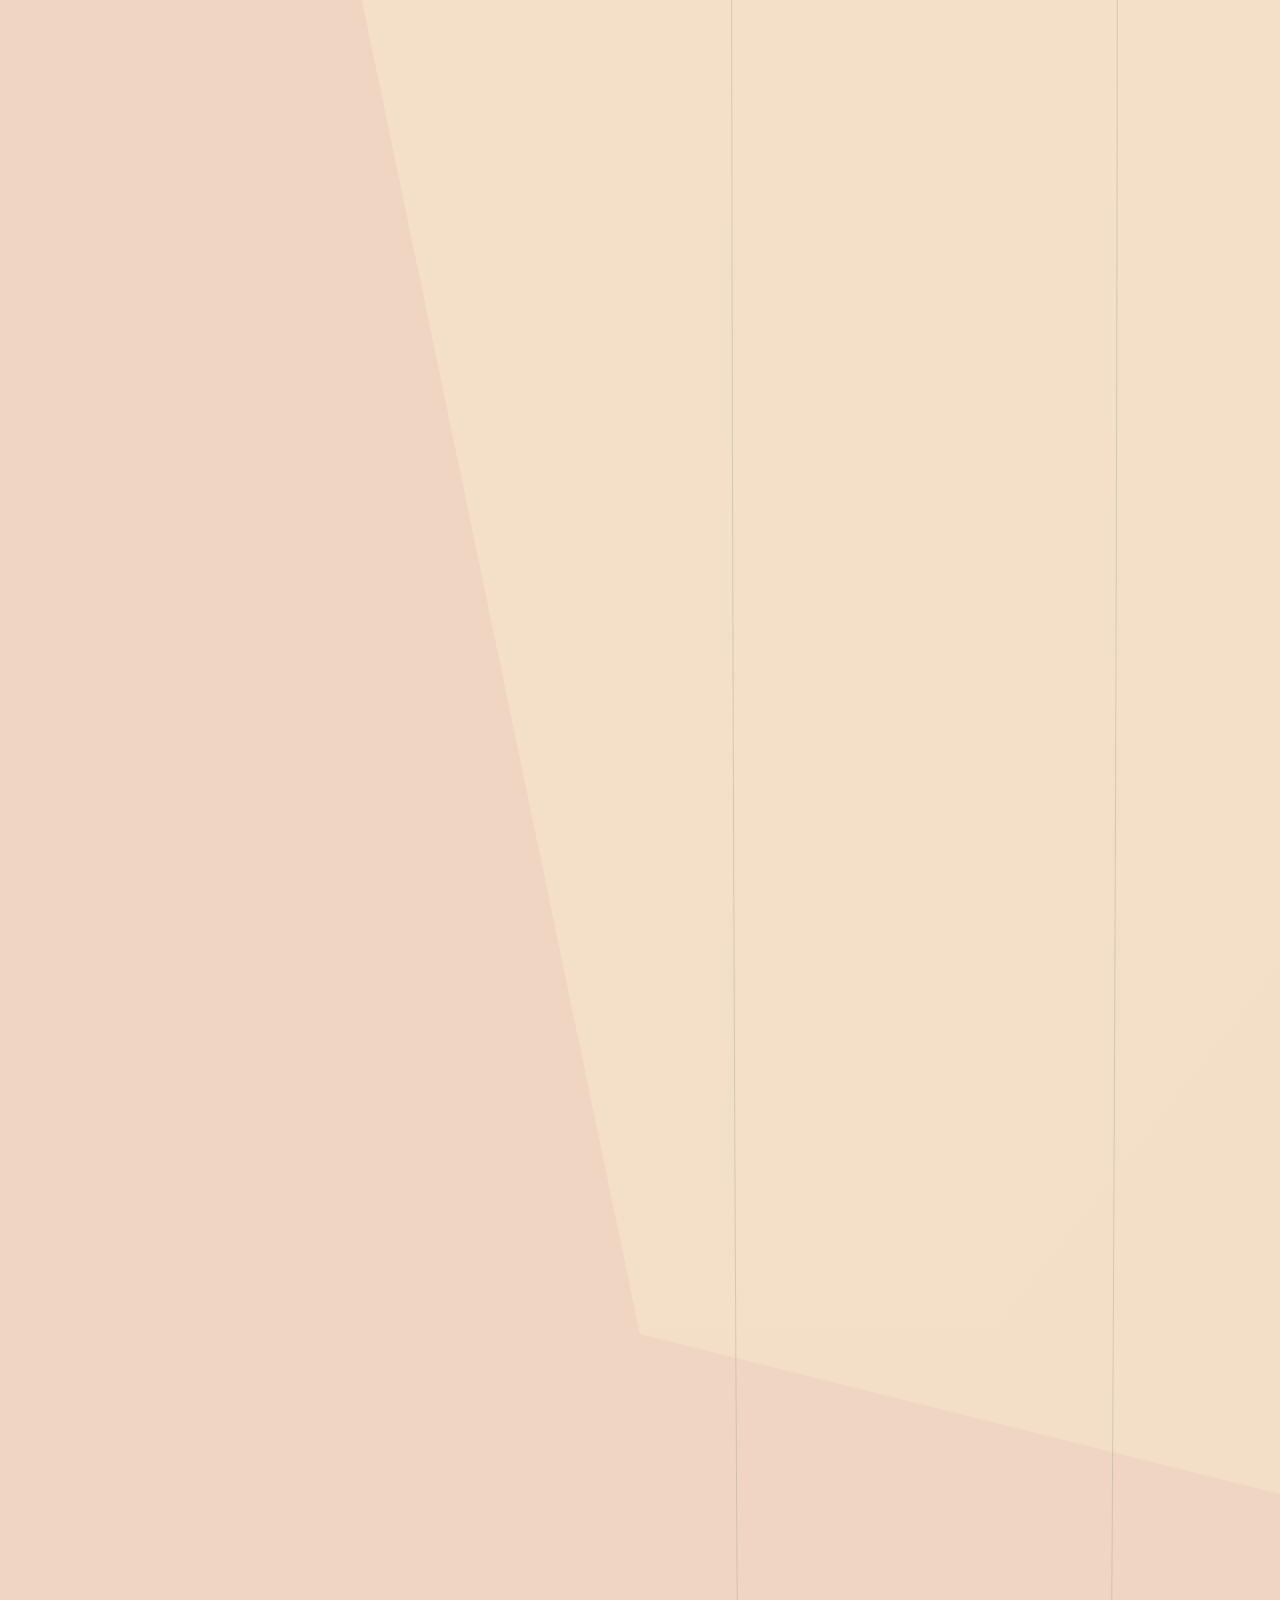
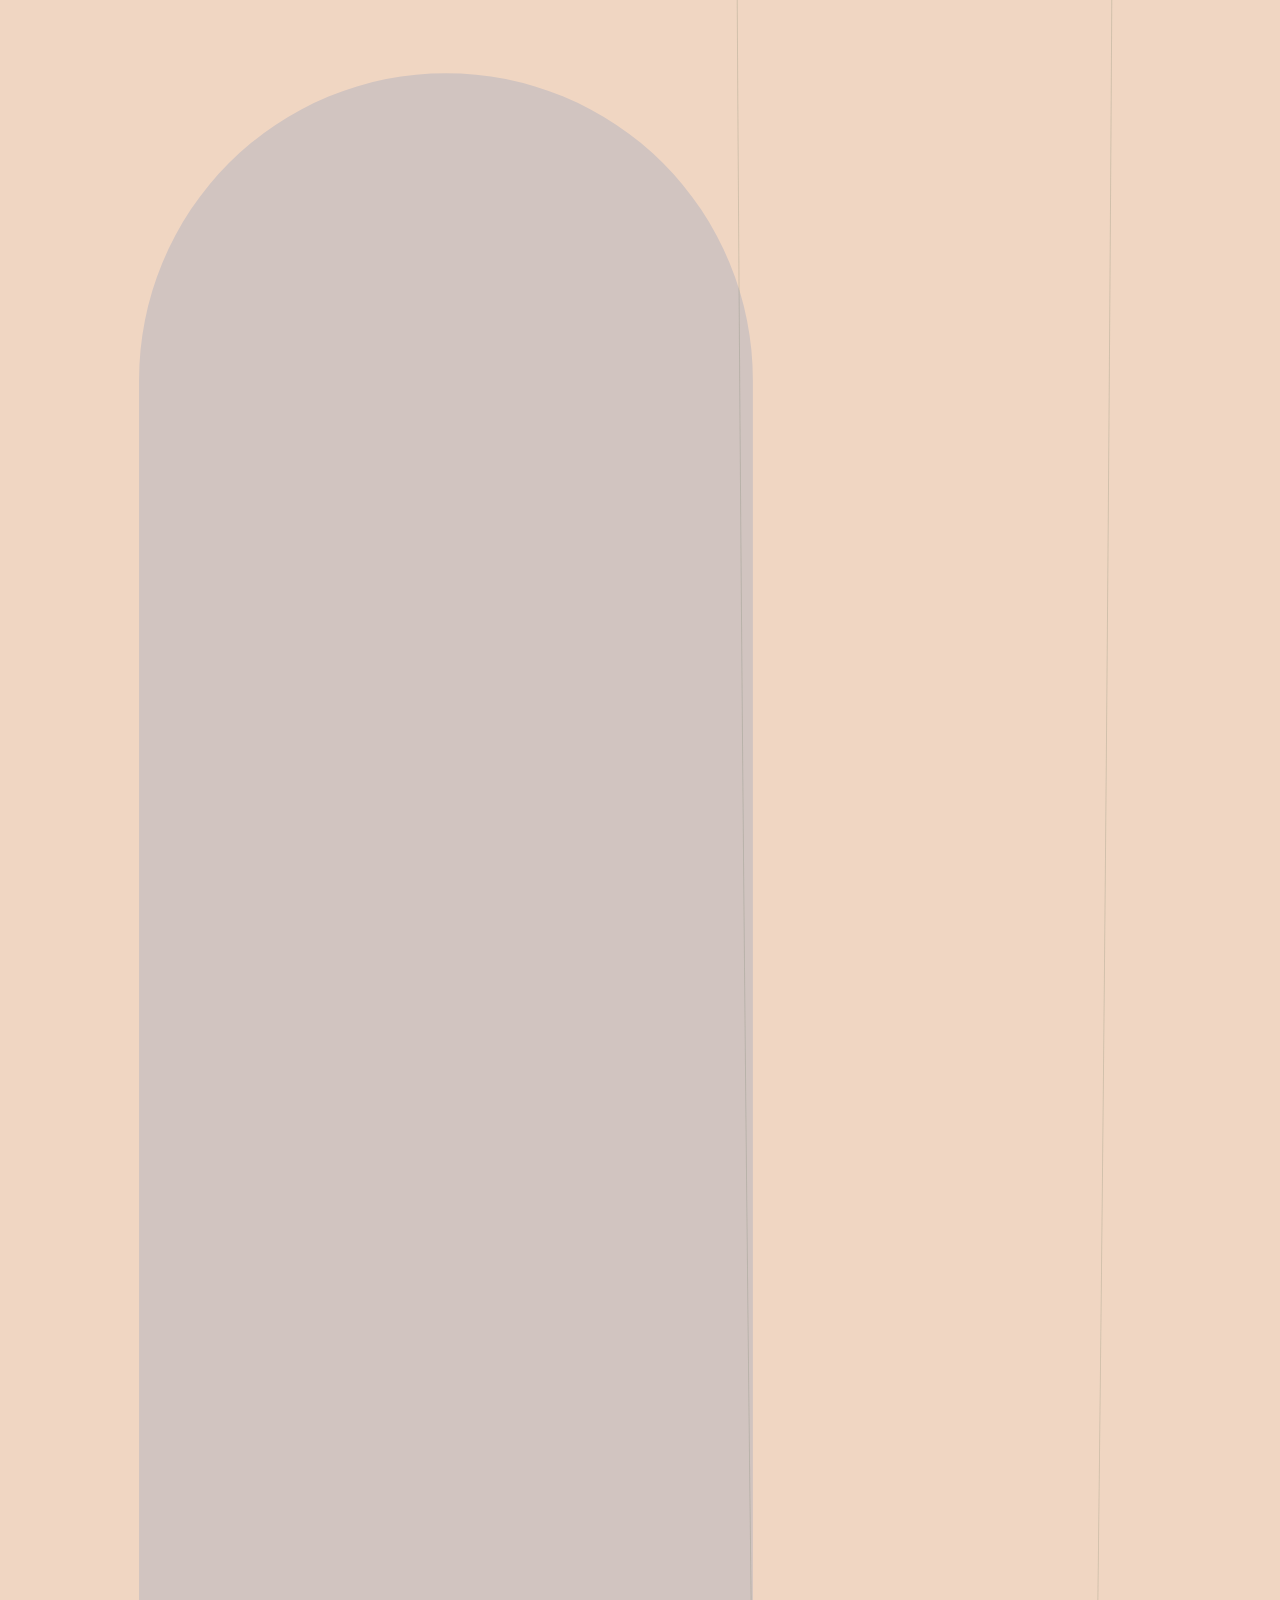
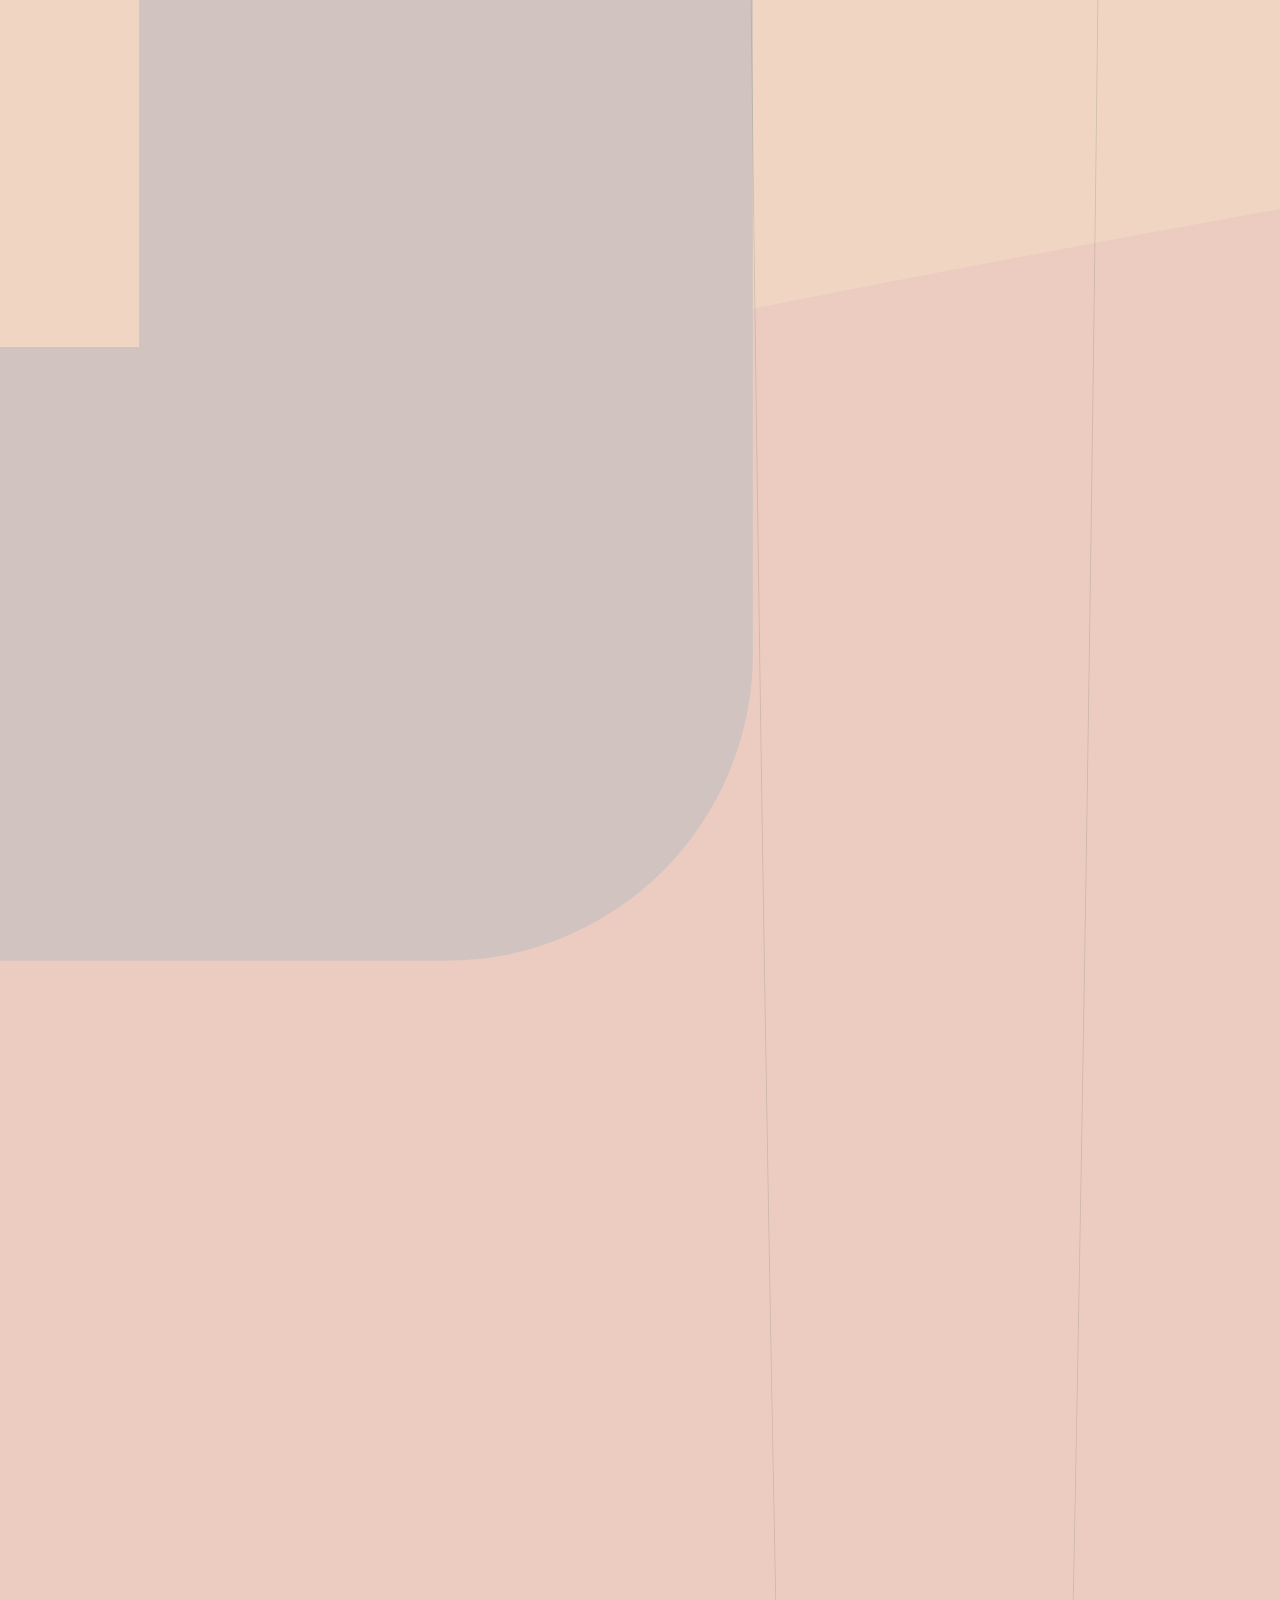
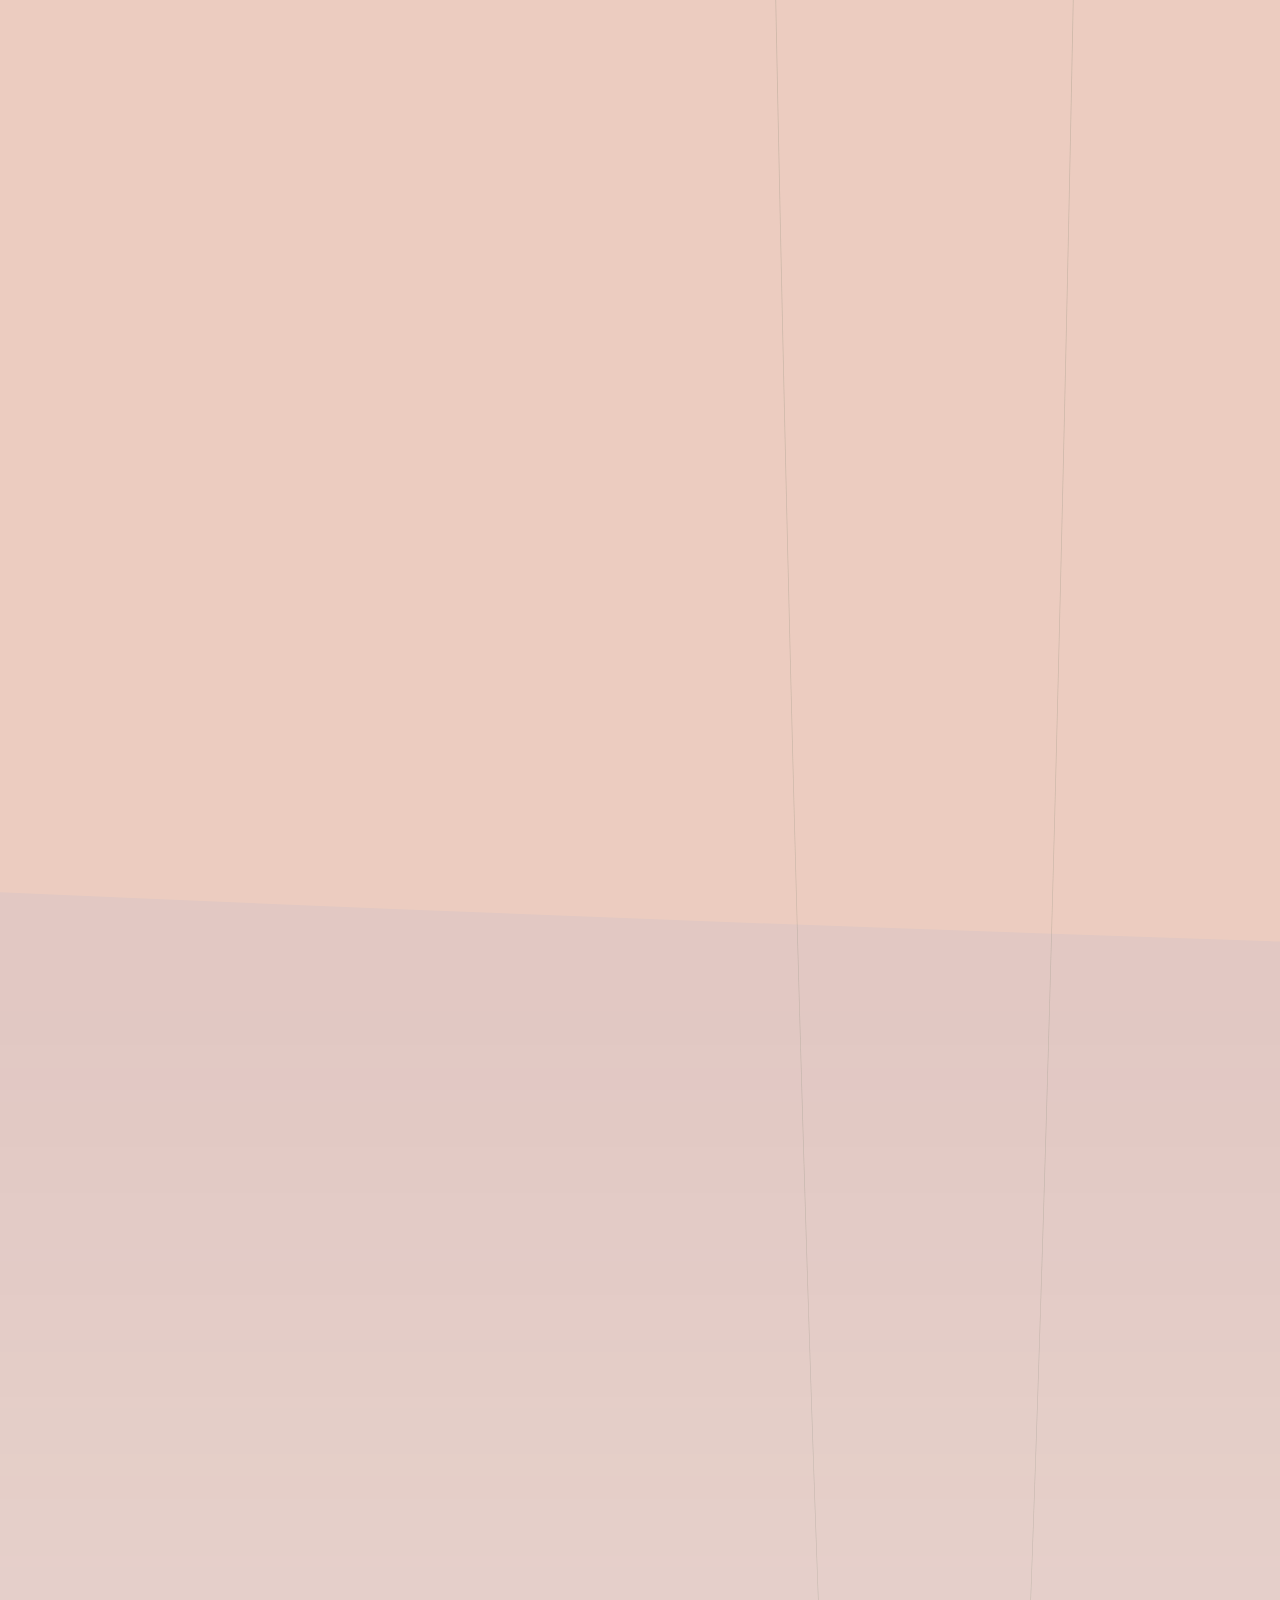
==== commit 1c4b679e: "Merge branch 'mansi200304:main' into main" ====
--- a/web/index.html
+++ b/web/index.html
@@ -4,6 +4,7 @@
   <meta charset="utf-8">
   <meta name="viewport" content="width=device-width,initial-scale=1">
   <meta name="theme-color" content="#F4EFE6">
+  <script>(function(){try{var q=new URLSearchParams(location.search).get("audience"),m=(q==="research"||q==="plain")?q:localStorage.getItem("sinkronized-audience");if(m==="research")document.documentElement.setAttribute("data-audience","research")}catch(e){}})()</script>
   <link rel="preconnect" href="https://fonts.googleapis.com">
   <link rel="preconnect" href="https://fonts.gstatic.com" crossorigin>
   <link href="https://fonts.googleapis.com/css2?family=DM+Sans:wght@400;500;600;700&display=swap" rel="stylesheet">
@@ -35,6 +36,18 @@
       <button type="button" data-dialog="sources">Resources <span class="out-arrow" aria-hidden="true"></span></button>
     </nav>
   </header>
+  <div class="audience-bar" id="audience-bar">
+    <div class="audience-inner">
+      <span class="audience-label" id="audience-label">Reading level</span>
+      <div class="audience-control">
+        <button type="button" class="audience-side" data-set="plain">Plain language</button>
+        <button type="button" id="audience-switch" class="audience-switch" role="switch" aria-checked="false" aria-label="Research detail: show the detailed version for researchers and water engineers"><span class="audience-knob" aria-hidden="true"></span></button>
+        <button type="button" class="audience-side" data-set="research">Research detail</button>
+      </div>
+      <span class="audience-hint" id="audience-hint"></span>
+    </div>
+  </div>
+  <p id="audience-announce" class="sr-only" role="status" aria-live="polite"></p>
 
   <section id="overview" class="overview" data-view="overview" aria-labelledby="overview-title">
     <div class="overview-topline"><span>ARIZONA / EARTH OBSERVATION</span><span>AN INDEPENDENT FIELD ATLAS &nbsp;·&nbsp; 2026</span></div>
@@ -84,7 +97,8 @@
       <div class="overview-copy">
         <h1 id="overview-title"><span>Arizona is our home.</span><em>What happens beneath it matters.</em></h1>
         <p class="overview-lede">Our cities, farms and desert communities depend on groundwater that lies out of sight. When water levels decline, the land above can slowly sink.</p>
-        <p class="overview-subcopy">Sinkronized puts NASA’s new NISAR radar satellite to work on Arizona: we test its first year of data against a decade of older satellite records and published groundwater research, so the evidence is easier to explore—and its limits easier to understand.</p>
+        <p data-aud="plain" class="overview-subcopy">Sinkronized uses a new NASA radar satellite, NISAR, to watch Arizona’s ground. We check what it sees against ten years of older satellite records and published research, and we show how sure we are.</p>
+<p data-aud="research" class="overview-subcopy">Headline rates are line-of-sight rates from OPERA Sentinel-1 DISP-S1 (2016–2026), each with an uncertainty that combines the fit error with the disagreement between look directions. NISAR L2 GUNW and GCOV products are processed here and tested against them: pattern agreement, troposphere correction, two look directions and backscatter. Where the evidence is weak, we say so.</p>
         <div class="overview-actions">
           <a class="overview-primary" href="#atlas">Explore study regions <svg class="arrow-icon" viewBox="0 0 16 16" width="16" height="16" aria-hidden="true" focusable="false"><path d="M4 12 L12 4 M5.5 4 H12 V10.5" fill="none" stroke="currentColor" stroke-width="1.8" stroke-linecap="round" stroke-linejoin="round"/></svg></a>
           <a class="overview-story-link" href="#overview-nisar">What NISAR shows <span aria-hidden="true">↓</span></a>
@@ -132,15 +146,18 @@
         <article>
           <span class="overview-narrative-index">02 / THE CHANGE</span>
           <h3>Movement we rarely notice</h3>
-          <p>In Arizona's alluvial basins, groundwater withdrawal can compact sediments, lower the ground surface and contribute to earth fissures. <a href="https://pubs.usgs.gov/publication/wri004277" target="_blank" rel="noopener noreferrer">USGS research</a> documents these changes.</p>
+          <p data-aud="plain">When more water is pumped out than soaks back in, clay layers underground can squeeze together. The ground above sinks and can crack. <a href="https://pubs.usgs.gov/publication/wri004277" target="_blank" rel="noopener noreferrer">USGS research</a> documents this.</p>
+<p data-aud="research">In Arizona's alluvial basins, groundwater withdrawal can compact sediments, lower the ground surface and contribute to earth fissures. <a href="https://pubs.usgs.gov/publication/wri004277" target="_blank" rel="noopener noreferrer">USGS research</a> documents these changes.</p>
         </article>
         <article>
           <span class="overview-narrative-index">03 / OUR RESPONSE</span>
           <h3>Make the evidence accessible</h3>
-          <p>We built Sinkronized to connect radar measurements, observation dates and uncertainty with groundwater research—helping people ask more informed questions without pretending every pixel has a known cause.</p>
-        </article>
-      </div>
-      <p class="overview-narrative-qualification"><strong>The distinction matters:</strong> agriculture is a major estimated water-use sector in the Willcox Basin, and a <a href="https://www.mdpi.com/2076-3263/13/6/176" target="_blank" rel="noopener noreferrer">2023 peer-reviewed study</a> links agricultural expansion with groundwater decline. That supports regional context, not attributing an individual satellite observation to a particular farm, well or development. <button type="button" data-dialog="sources">Explore the research ↗&#xFE0E;</button></p>
+          <p data-aud="plain">We turned satellite measurements into a map anyone can explore, and we show how sure we are about every number.</p>
+<p data-aud="research">We built Sinkronized to connect radar measurements, observation dates and uncertainty with groundwater research—helping people ask more informed questions without pretending every pixel has a known cause.</p>
+        </article>
+      </div>
+      <p data-aud="plain" class="overview-narrative-qualification"><strong>One thing to keep straight:</strong> farming is the biggest water user in the Willcox area, and a <a href="https://www.mdpi.com/2076-3263/13/6/176" target="_blank" rel="noopener noreferrer">2023 study</a> links more farmland to falling groundwater. That is useful context. It does not tell us that any one farm, well or building caused the sinking at a particular spot. <button type="button" data-dialog="sources">Explore the research ↗&#xFE0E;</button></p>
+<p data-aud="research" class="overview-narrative-qualification"><strong>The distinction matters:</strong> agriculture is a major estimated water-use sector in the Willcox Basin, and a <a href="https://www.mdpi.com/2076-3263/13/6/176" target="_blank" rel="noopener noreferrer">2023 peer-reviewed study</a> links agricultural expansion with groundwater decline. That supports regional context, not attributing an individual satellite observation to a particular farm, well or development. <button type="button" data-dialog="sources">Explore the research ↗&#xFE0E;</button></p>
     </section>
     <section id="overview-purpose" class="overview-purpose" aria-labelledby="purpose-title">
       <div class="overview-purpose-header">
@@ -148,49 +165,59 @@
         <p>Making the evidence understandable helps people see where closer investigation, monitoring and better-informed decisions may be needed.</p>
       </div>
       <div class="overview-audiences">
-        <article><span>01 / COMMUNITIES</span><h3>Understand your surroundings</h3><p>Residents and students can see which places have been studied, what movement the satellites detected and where measurements are incomplete.</p></article>
-        <article><span>02 / PLANNING &amp; WATER</span><h3>See patterns worth investigating</h3><p>Planners, engineers and water managers can put ground-motion evidence alongside longer-term context when thinking about infrastructure and groundwater management.</p></article>
-        <article><span>03 / RESEARCH &amp; CONSERVATION</span><h3>Ask more precise questions</h3><p>Researchers and conservation groups can explore measured trends and uncertainty while recognizing that radar cannot establish causes or directly measure habitat impacts.</p></article>
+        <article data-aud="plain"><span>01 / COMMUNITIES</span><h3>Understand your surroundings</h3><p>Residents and students can see which places we studied and where the ground is sinking.</p></article>
+<article data-aud="research"><span>01 / COMMUNITIES</span><h3>Understand your surroundings</h3><p>Residents and students can see which places have been studied, what movement the satellites detected and where measurements are incomplete.</p></article>
+        <article data-aud="plain"><span>02 / PLANNING &amp; WATER</span><h3>See patterns worth investigating</h3><p>Planners, engineers and water managers can use the ground-motion evidence alongside longer-term records.</p></article>
+<article data-aud="research"><span>02 / PLANNING &amp; WATER</span><h3>See patterns worth investigating</h3><p>Planners, engineers and water managers can put ground-motion evidence alongside longer-term context when thinking about infrastructure and groundwater management.</p></article>
+        <article data-aud="plain"><span>03 / RESEARCH &amp; CONSERVATION</span><h3>Ask more precise questions</h3><p>Researchers and conservation groups can explore the measured trends and how uncertain they are. Radar cannot tell us the cause, and it cannot measure habitat.</p></article>
+<article data-aud="research"><span>03 / RESEARCH &amp; CONSERVATION</span><h3>Ask more precise questions</h3><p>Researchers and conservation groups can explore measured trends and uncertainty while recognizing that radar cannot establish causes or directly measure habitat impacts.</p></article>
       </div>
     </section>
     <section class="overview-proof" aria-labelledby="proof-title">
       <div class="overview-proof-heading">
         <span class="overview-mission-label">RESEARCH / HISTORICAL CONTEXT</span>
         <h2 id="proof-title">What the research already tells us</h2>
-        <p>These findings are from published scientific research and agency records. They provide historical context, <strong>not measurements made by the Sinkronized processing pipeline.</strong></p>
+        <p data-aud="plain">These findings come from published research and agency records, <strong>not from our own measurements.</strong></p>
+<p data-aud="research">These findings are from published scientific research and agency records. They provide historical context, <strong>not measurements made by the Sinkronized processing pipeline.</strong></p>
       </div>
       <div class="overview-proof-grid">
         <article class="overview-proof-card">
           <span class="overview-proof-id">01 / THE MECHANISM</span>
           <strong class="overview-proof-number">Groundwater loss</strong>
           <h3>Pumping can compact aquifers permanently.</h3>
-          <p>When groundwater levels fall, compressible sediments can compact, lowering the land surface and permanently reducing water-storage capacity.</p>
+          <p data-aud="plain">When groundwater falls, clay layers squeeze together. The land sinks, and much of the lost storage cannot come back.</p>
+<p data-aud="research">When groundwater levels fall, compressible sediments can compact, lowering the land surface and permanently reducing water-storage capacity. In USGS terms, elastic compaction is recoverable and occurs while effective stress stays below its previous maximum; inelastic compaction occurs above that maximum (the preconsolidation stress) and is not recovered (Pool and others, 2001).</p>
           <a href="https://www.usgs.gov/water-science-school/science/land-subsidence" target="_blank" rel="noopener noreferrer">USGS · Subsidence science ↗&#xFE0E;</a>
         </article>
         <article class="overview-proof-card">
           <span class="overview-proof-id">02 / ELOY, ARIZONA</span>
           <strong class="overview-proof-number">1.09 m</strong>
           <h3>Measured historical ground lowering.</h3>
-          <p>USGS documented 1.09 metres of subsidence caused by groundwater withdrawal at a monitoring site near Eloy between 1965 and 1983.</p>
+          <p data-aud="plain">About 3.6 feet (1.09 metres) of sinking was measured at one spot near Eloy between 1965 and 1983, caused by groundwater pumping.</p>
+<p data-aud="research">USGS documented 1.09 metres of subsidence caused by groundwater withdrawal at a monitoring site near Eloy between 1965 and 1983. The borehole extensometer, which only partly penetrates the compressible sediments, recorded 0.82 metre of compaction over the same period (Epstein, 1987).</p>
           <a href="https://pubs.usgs.gov/publication/wri874143" target="_blank" rel="noopener noreferrer">USGS · Epstein (1987) ↗&#xFE0E;</a>
         </article>
         <article class="overview-proof-card">
           <span class="overview-proof-id">03 / WILLCOX, ARIZONA</span>
           <strong class="overview-proof-number">155,805 <small>acre-feet</small></strong>
           <h3>Estimated agricultural water use in 2022.</h3>
-          <p>ADWR identifies agriculture as Willcox's largest water-use sector. Research also associates expanded agricultural land with falling groundwater levels.</p>
+          <p data-aud="plain">Farms in the Willcox basin used about 155,805 acre-feet of water in 2022 (an acre-foot covers an acre a foot deep). Research links more farmland to falling groundwater.</p>
+<p data-aud="research">ADWR identifies agriculture as Willcox's largest water-use sector (2022 estimates: agricultural 155,805 acre-feet, industrial 11,268, municipal 910). Research also associates expanded agricultural land with falling groundwater levels.</p>
           <a href="https://www.azwater.gov/find-info-on/how-do-i/willcox-groundwater-basin" target="_blank" rel="noopener noreferrer">ADWR · Willcox groundwater conditions ↗&#xFE0E;</a>
           <a href="https://www.mdpi.com/2076-3263/13/6/176" target="_blank" rel="noopener noreferrer">Geosciences · 2023 research paper ↗&#xFE0E;</a>
         </article>
       </div>
-      <p class="overview-proof-qualifier"><strong>Supported:</strong> groundwater extraction is a documented driver of land subsidence, and agriculture is a significant pumping pressure in these basins. <strong>Not supported by this map alone:</strong> attributing a specific new satellite observation to an individual farm, well or facility. <button type="button" data-dialog="sources">View all research sources ↗&#xFE0E;</button></p>
+      <p data-aud="plain" class="overview-proof-qualifier"><strong>What research supports:</strong> pumping groundwater can make the ground sink, and farming is a big source of pumping here. <strong>What our map cannot show on its own:</strong> that a particular farm, well or building caused the sinking at a particular spot. <button type="button" data-dialog="sources">View all research sources ↗&#xFE0E;</button></p>
+<p data-aud="research" class="overview-proof-qualifier"><strong>Supported:</strong> groundwater extraction is a documented driver of land subsidence, and agriculture is a significant pumping pressure in these basins. <strong>Not supported by this map alone:</strong> attributing a specific new satellite observation to an individual farm, well or facility. <button type="button" data-dialog="sources">View all research sources ↗&#xFE0E;</button></p>
     </section>
     <div class="overview-evidence">
       <div class="overview-evidence-copy">
         <span class="overview-mission-label">WHAT WE ARE STUDYING</span>
         <h2>Not just whether the land moves. <em>How confidently we can say so.</em></h2>
-        <p>We investigate ground movement in the study areas supplied by our team’s current dataset. Satellite radar reveals changes along its viewing direction; real acquisition dates, stable reference areas, data quality and comparisons with Arizona Department of Water Resources research help us interpret those signals.</p>
-        <p>We distinguish the longer Sentinel-1 record from newer, preliminary NISAR measurements. Where the evidence is weak or missing, the website says so instead of presenting a guess as a result.</p>
+        <p data-aud="plain">We measure ground movement in five study areas of southern Arizona. A radar satellite measures movement along its line of view, so we check dates, stable ground, data quality and the state water agency’s own results before we trust a number.</p>
+<p data-aud="research">We investigate ground movement in the study areas supplied by our team’s current dataset. Satellite radar reveals changes along its viewing direction; real acquisition dates, stable reference areas, data quality and comparisons with Arizona Department of Water Resources research help us interpret those signals.</p>
+        <p data-aud="plain">We use the ten-year Sentinel-1 record as our main evidence and treat NASA’s newer NISAR data as a preliminary test. Where evidence is weak or missing, we say so.</p>
+<p data-aud="research">We distinguish the longer Sentinel-1 record from newer, preliminary NISAR measurements. Where the evidence is weak or missing, the website says so instead of presenting a guess as a result.</p>
       </div>
       <details class="overview-science-note">
         <summary>Why look in both directions? <span aria-hidden="true">+</span></summary>
@@ -198,15 +225,18 @@
           <div class="look-direction-tile">
             <span class="direction-number">01 / ASCENDING</span>
             <strong>South to north <span aria-hidden="true">↗&#xFE0E;</span></strong>
-            <p>The satellite generally travels northward while observing the surface at a slanted angle.</p>
+            <p data-aud="plain">On some orbits the satellite travels north while it looks at the ground at a slant.</p>
+<p data-aud="research">The satellite generally travels northward while observing the surface at a slanted angle.</p>
           </div>
           <div class="look-direction-tile">
             <span class="direction-number">02 / DESCENDING</span>
             <strong>North to south <span aria-hidden="true">↘</span></strong>
-            <p>The satellite generally travels southward and observes from a different slanted perspective.</p>
+            <p data-aud="plain">On other orbits it travels south and sees the ground from a different angle.</p>
+<p data-aud="research">The satellite generally travels southward and observes from a different slanted perspective.</p>
           </div>
         </div>
-        <p class="look-direction-caveat">Together, these views can strengthen confidence and help separate some motion components. One direction alone cannot establish a unique vertical sinking rate.</p>
+        <p data-aud="plain" class="look-direction-caveat">If both views show sinking, it is much less likely to be a mistake.</p>
+<p data-aud="research" class="look-direction-caveat">Together, these views can strengthen confidence and help separate some motion components. One direction alone cannot establish a unique vertical sinking rate: a single line-of-sight measurement mixes vertical and east–west motion, so a vertical-only reading is an assumption we state wherever it is used.</p>
         <button type="button" class="overview-secondary" data-dialog="method">Read how the measurements work</button>
       </details>
     </div>
@@ -230,47 +260,49 @@
       <div class="overview-proof-heading">
         <span class="overview-mission-label">NASA NISAR / FIRST YEAR, TESTED</span>
         <h2 id="nisar-title">NASA’s newest radar satellite, tested on Arizona.</h2>
-        <p>NISAR has revisited Arizona about every 12 days since late October 2025 (a few visits were skipped). We asked one plain question: does its first year see the same sinking that ten years of older satellite data show? <strong>These results are our own processing of NASA’s Provisional data.</strong></p>
+        <p data-aud="plain">NASA’s NISAR satellite has passed over Arizona about every 12 days since late October 2025. We asked a simple question: does its first year show the same sinking that ten years of older satellites show? <strong>These are our own results from NASA’s early (Provisional) data.</strong></p>
+        <p data-aud="research">NISAR has revisited Arizona about every 12 days since late October 2025 (a few visits were skipped). We asked one plain question: does its first year see the same sinking that ten years of older satellite data show? <strong>These results are our own processing of NASA’s Provisional data.</strong></p>
       </div>
       <div class="overview-proof-grid">
         <article class="overview-proof-card">
           <span class="overview-proof-id">01 / SAME PLACES</span>
           <strong class="overview-proof-number"><span data-nisar="r"></span> <small>match</small></strong>
           <h3>NISAR finds the same sinking basin.</h3>
-          <details class="more"><summary>How we know</summary><p>Across <span data-nisar="blocks"></span> map blocks at Willcox, NISAR’s one-year pattern lines up with the ten-year Sentinel-1 pattern (correlation <span data-nisar="r"></span>; 1 is a perfect match, 0 is none). Where one satellite sees sinking, so does the other.</p></details>
+          <details class="more"><summary>How we know</summary><div data-aud="plain"><p>Over the Willcox basin we compared NISAR’s one-year map with the ten-year map from the older satellite, block by block. They line up: where one sees sinking, so does the other. The match score is <span data-nisar="r"></span> (1 would be perfect, 0 none).</p></div><div data-aud="research"><p>Across <span data-nisar="blocks"></span> map blocks at Willcox, NISAR’s one-year pattern lines up with the ten-year Sentinel-1 pattern (correlation <span data-nisar="r"></span>; 1 is a perfect match, 0 is none). Where one satellite sees sinking, so does the other.</p><p class="tech-note"><strong>Method.</strong> Pearson correlation of per-block rates on a 300 m grid. Each map is shifted to its own median because absolute levels depend on the reference. One bad September 2026 date is left in; removing it raises r slightly.</p></div></details>
         </article>
         <article class="overview-proof-card">
           <span class="overview-proof-id">02 / A CLEANER SIGNAL</span>
           <strong class="overview-proof-number">−<span data-nisar="percent"></span>% <small>noise</small></strong>
           <h3>NISAR’s weather correction works.</h3>
-          <details class="more"><summary>How we know</summary><p>NISAR provides tables of how moist air delays the radar signal but leaves them for users to apply. We tested applying them both ways and kept the direction that helps: it cut the scatter in our Willcox series from <span data-nisar="before"></span> to <span data-nisar="after"></span> mm. The wrong direction made it much worse.</p></details>
+          <details class="more"><summary>How we know</summary><div data-aud="plain"><p>Moist air slows the radar signal. NISAR supplies tables of that delay but leaves it to users to apply them. We tested both directions and kept the one that helps: the scatter in our Willcox series fell from <span data-nisar="before"></span> to <span data-nisar="after"></span> mm. The wrong direction made it much worse.</p></div><div data-aud="research"><p>NISAR provides tables of how moist air delays the radar signal but leaves them for users to apply. We tested applying them both ways and kept the direction that helps: it cut the scatter in our Willcox series from <span data-nisar="before"></span> to <span data-nisar="after"></span> mm. The wrong direction made it much worse.</p><p class="tech-note"><strong>Method.</strong> The product ships hydrostatic and wet troposphere delay screens and a solid-earth-tide screen in its radar-grid metadata; the ionosphere screen is removed as well. We applied the troposphere screens in each sign and kept the one that lowered both the residual scatter about the fitted line and the pair-to-pair jumps.</p></div></details>
         </article>
         <article class="overview-proof-card">
           <span class="overview-proof-id">03 / NOT YET A SPEED</span>
           <strong class="overview-proof-number"><span data-nisar="willcox-date"></span> <small>to confirm</small></strong>
           <h3>One year is still too short for a speed.</h3>
-          <details class="more"><summary>How we know</summary><p>Noise in single observation dates dominates a short record. At Willcox’s <span data-nisar="willcox-rate"></span> cm/yr we estimate NISAR needs about <span data-nisar="willcox-years"></span> years of unbroken data for a 90% chance of a confirmed rate. Today that chance is about <span data-nisar="willcox-chance"></span>%. At Eloy (<span data-nisar="eloy-rate"></span> cm/yr, started June 2026) it is about <span data-nisar="eloy-date"></span>.</p></details>
+          <details class="more"><summary>How we know</summary><div data-aud="plain"><p>A single noisy observation can hide a slow trend, so a short record is not enough. At Willcox’s <span data-nisar="willcox-rate"></span> cm a year we estimate NISAR needs about <span data-nisar="willcox-years"></span> years of unbroken data for a 90% chance of a confirmed speed. Today that chance is about <span data-nisar="willcox-chance"></span>%. At Eloy (<span data-nisar="eloy-rate"></span> cm a year, started June 2026) the estimate is <span data-nisar="eloy-date"></span>.</p></div><div data-aud="research"><p>Noise in single observation dates dominates a short record. At Willcox’s <span data-nisar="willcox-rate"></span> cm/yr we estimate NISAR needs about <span data-nisar="willcox-years"></span> years of unbroken data for a 90% chance of a confirmed rate. Today that chance is about <span data-nisar="willcox-chance"></span>%. At Eloy (<span data-nisar="eloy-rate"></span> cm/yr, started June 2026) it is about <span data-nisar="eloy-date"></span>.</p><p class="tech-note"><strong>Method.</strong> Detection time uses the single-date noise measured in our Willcox series, a 3-sigma threshold and 90% power.</p></div></details>
         </article>
       </div>
       <div class="viz" id="viz-directions" hidden></div>
-      <figure class="nisar-figure">
+      <figure class="nisar-figure" data-aud="research">
         <img id="nisar-figure-img" alt="Left: scatter of NISAR one-year rate against Sentinel-1 ten-year rate, showing a rising relationship. Right: NISAR change over time at Willcox playa against the Sentinel-1 trend lines." width="1430" height="560" loading="lazy">
         <figcaption>Willcox basin. Left: each point is a 300 m block; the red line is the median Sentinel-1 rate for each NISAR rate. Right: NISAR’s year at the playa against Sentinel-1’s long-term trends. The sharp dip on one date in September 2026 is a single bad observation, not real motion.</figcaption>
       </figure>
-      <details class="more more-block"><summary>Where NISAR and Sentinel-1 do not agree</summary><p class="overview-proof-qualifier"> Over the six months both watched (Oct 2025–Apr 2026) their changes did not match (correlation <span data-nisar="overlap"></span>): about 1 cm of movement in six months is smaller than the noise. In the sinking areas NISAR also reads faster than Sentinel-1 (<span data-nisar="s-nisar"></span> against <span data-nisar="s-s1"></span> cm/yr, relative to the surroundings); we cannot yet tell whether that is noise or a recent speed-up. Over its full year NISAR’s playa change was <span data-nisar="net"></span> cm, close to Sentinel-1’s long-term trend of <span data-nisar="trend"></span> cm/yr, but one date carries 1–1.5 cm of error, so this is consistent, not proven. <button type="button" data-dialog="limits">Read all limits ↗&#xFE0E;</button></p></details>
-      <details class="more more-block"><summary>From the other side</summary><p class="overview-proof-qualifier"> NISAR’s ascending track looks at Willcox from the opposite direction. Over the same June to October months (<span data-nisar="span"></span> days), the areas Sentinel-1 shows sinking changed by <span data-nisar="asc"></span> mm in the ascending data (95% range <span data-nisar="asc-lo"></span> to <span data-nisar="asc-hi"></span>) and <span data-nisar="desc"></span> mm in the descending data (<span data-nisar="desc-lo"></span> to <span data-nisar="desc-hi"></span>), relative to the rest, against <span data-nisar="exp"></span> mm expected from Sentinel-1’s long-term rate. Negative means moving away from the satellite. The difference between the two directions would reveal sideways motion; it is <span data-nisar="ew"></span> mm (<span data-nisar="ew-lo"></span> to <span data-nisar="ew-hi"></span>), too uncertain to say anything. Over so short a span the two directions’ whole-map patterns are mostly noise, so we do not compare them block by block.</p></details>
+      <details class="more more-block"><summary>Where NISAR and Sentinel-1 do not agree</summary><div data-aud="plain"><p class="overview-proof-qualifier"> Over the six months both satellites watched (October 2025 to April 2026), their changes did not match: about 1 cm of movement in six months is smaller than the noise. In the sinking areas NISAR reads faster than Sentinel-1 (<span data-nisar="s-nisar"></span> against <span data-nisar="s-s1"></span> cm a year); we cannot yet tell whether that is noise or a recent speed-up. Over its full year NISAR’s change at the dry lake bed was <span data-nisar="net"></span> cm, close to Sentinel-1’s long-term trend, but one date can be off by 1 to 1.5 cm, so this is consistent, not proven.</p></div><div data-aud="research"><p class="overview-proof-qualifier"> Over the six months both watched (Oct 2025–Apr 2026) their changes did not match (correlation <span data-nisar="overlap"></span>): about 1 cm of movement in six months is smaller than the noise. In the sinking areas NISAR also reads faster than Sentinel-1 (<span data-nisar="s-nisar"></span> against <span data-nisar="s-s1"></span> cm/yr, relative to the surroundings); we cannot yet tell whether that is noise or a recent speed-up. Over its full year NISAR’s playa change was <span data-nisar="net"></span> cm, close to Sentinel-1’s long-term trend of <span data-nisar="trend"></span> cm/yr, but one date carries 1–1.5 cm of error, so this is consistent, not proven. <button type="button" data-dialog="limits">Read all limits ↗&#xFE0E;</button></p></div></details>
+      <details class="more more-block"><summary>From the other side</summary><div data-aud="plain"><p class="overview-proof-qualifier"> NISAR also looks at Willcox from the opposite direction. Over the same <span data-nisar="span"></span> days, the areas Sentinel-1 shows sinking changed by <span data-nisar="asc"></span> mm in one view and <span data-nisar="desc"></span> mm in the other (negative means moving away from the satellite), against <span data-nisar="exp"></span> mm expected from the ten-year rate. Both point the same way, but over so short a time the two views are too noisy to say more.</p></div><div data-aud="research"><p class="overview-proof-qualifier"> NISAR’s ascending track looks at Willcox from the opposite direction. Over the same June to October months (<span data-nisar="span"></span> days), the areas Sentinel-1 shows sinking changed by <span data-nisar="asc"></span> mm in the ascending data (95% range <span data-nisar="asc-lo"></span> to <span data-nisar="asc-hi"></span>) and <span data-nisar="desc"></span> mm in the descending data (<span data-nisar="desc-lo"></span> to <span data-nisar="desc-hi"></span>), relative to the rest, against <span data-nisar="exp"></span> mm expected from Sentinel-1’s long-term rate. Negative means moving away from the satellite. The difference between the two directions would reveal sideways motion; it is <span data-nisar="ew"></span> mm (<span data-nisar="ew-lo"></span> to <span data-nisar="ew-hi"></span>), too uncertain to say anything. Over so short a span the two directions’ whole-map patterns are mostly noise, so we do not compare them block by block.</p></div></details>
     </section>
     <section id="overview-farmland" class="overview-proof overview-nisar" aria-labelledby="farmland-title" role="tabpanel" hidden>
       <div class="nisar-surface">
         <span class="overview-mission-label">NISAR BACKSCATTER / WHAT IS ON TOP</span>
         <h3 id="farmland-title">Radar also shows what covers the ground: farmland and desert.</h3>
-        <p class="nisar-surface-lede">How strongly the ground reflects the signal depends on what is on it. We read NISAR’s reflected signal in two channels (HH and HV) on <span data-nisar="dates"></span> dates, and compared irrigated cropland, taken from USDA’s 2025 Cropland Data Layer, with desert shrubland.</p>
+        <p data-aud="plain" class="nisar-surface-lede">How strongly the ground reflects radar depends on what covers it. We compared irrigated cropland with desert shrubland using NISAR’s signal on <span data-nisar="dates"></span> dates.</p>
+<p data-aud="research" class="nisar-surface-lede">How strongly the ground reflects the signal depends on what is on it. We read NISAR’s reflected signal in two channels (HH and HV) on <span data-nisar="dates"></span> dates, and compared irrigated cropland, taken from USDA’s 2025 Cropland Data Layer, with desert shrubland.</p>
         <div class="farm-split">
         <figure class="nisar-figure nisar-portrait">
           <div class="zoom-frame"><button type="button" class="zoom-open" data-zoom="#nisar-portrait-img">View full size</button>
           <img id="nisar-portrait-img" alt="False-colour NISAR radar image of the Willcox basin: hundreds of round irrigated fields appear pink, the dry lake bed of Willcox Playa is a dark shape in the middle, and desert washes and mountain slopes appear in greens and blues." width="1190" height="1396" loading="lazy"></div>
           <figcaption><strong>NISAR’s radar portrait of the Willcox basin.</strong> Pink circles are irrigated fields; the dark shape in the middle is Willcox Playa, a dry lake bed. A data image made by us from <span data-nisar="p-dates"></span> NISAR radar images, not a photograph.
-            <details class="more"><summary>How to read this image</summary><p>The image covers about <span data-nisar="p-w"></span> km from west to east, from <span data-nisar="p-start"></span> to <span data-nisar="p-end"></span>. <span class="key key-r"></span>Red shows how much the HH radar signal changes through the year (dry dates only, so rain does not drive it), <span class="key key-g"></span>green the average HV signal, and <span class="key key-b"></span>blue the average HH signal. Fields that are planted, watered and harvested change a lot, so they turn red and pink; the desert changes little. We checked the labels against other data: <span data-nisar="p-pink"></span>% of pink pixels are cropland in USDA’s 2025 Cropland Data Layer, against <span data-nisar="p-all"></span>% of the whole image, and USGS records center-pivot or lateral-move sprinklers on <span data-nisar="p-pivot"></span>% of the basin’s irrigated acres in 2024, which is why so many fields are round. The playa reference point falls in the dark area. Image: Sinkronized, from NASA/ISRO NISAR GCOV data (Provisional and Validated releases).</p></details>
+            <details class="more"><summary>How to read this image</summary><div data-aud="plain"><p>Fields that are planted, watered and harvested change a lot through the year, so they glow pink and red. Desert changes little. <span data-nisar="p-pink"></span>% of the pink pixels are cropland on USDA’s 2025 map, and most of the irrigated land here uses round centre-pivot sprinklers (<span data-nisar="p-pivot"></span>% of the irrigated acres), which is why so many fields are round.</p></div><div data-aud="research"><p>The image covers about <span data-nisar="p-w"></span> km from west to east, from <span data-nisar="p-start"></span> to <span data-nisar="p-end"></span>. <span class="key key-r"></span>Red shows how much the HH radar signal changes through the year (dry dates only, so rain does not drive it), <span class="key key-g"></span>green the average HV signal, and <span class="key key-b"></span>blue the average HH signal. Fields that are planted, watered and harvested change a lot, so they turn red and pink; the desert changes little. We checked the labels against other data: <span data-nisar="p-pink"></span>% of pink pixels are cropland in USDA’s 2025 Cropland Data Layer, against <span data-nisar="p-all"></span>% of the whole image, and USGS records center-pivot or lateral-move sprinklers on <span data-nisar="p-pivot"></span>% of the basin’s irrigated acres in 2024, which is why so many fields are round. The playa reference point falls in the dark area. Image: Sinkronized, from NASA/ISRO NISAR GCOV data (Provisional and Validated releases).</p></div></details>
           </figcaption>
         </figure>
         <div class="farm-split-text">
@@ -279,95 +311,98 @@
             <span class="overview-proof-id">01 / WHERE THE CROPS ARE</span>
             <strong class="overview-proof-number"><span data-nisar="sink-pct"></span>% <small>of the sinking area</small></strong>
             <h3>Farmland is a small part of the land but a large part of the sinking.</h3>
-            <details class="more"><summary>How we know</summary><p>Cropland covers <span data-nisar="box-pct"></span>% of the Willcox study box but <span data-nisar="sink-pct"></span>% of the area Sentinel-1 shows sinking (<span data-nisar="times"></span> times its share), about <span data-nisar="acres"></span> acres of crops.</p></details>
+            <details class="more"><summary>How we know</summary><div data-aud="plain"><p>Cropland covers <span data-nisar="box-pct"></span>% of the Willcox study area but <span data-nisar="sink-pct"></span>% of the ground that Sentinel-1 shows sinking (<span data-nisar="times"></span> times its share), about <span data-nisar="acres"></span> acres of crops.</p></div><div data-aud="research"><p>Cropland covers <span data-nisar="box-pct"></span>% of the Willcox study box but <span data-nisar="sink-pct"></span>% of the area Sentinel-1 shows sinking (<span data-nisar="times"></span> times its share), about <span data-nisar="acres"></span> acres of crops.</p></div></details>
           </article>
           <article class="overview-proof-card">
             <span class="overview-proof-id">02 / WHAT THE RADAR READS</span>
             <strong class="overview-proof-number">−<span data-nisar="rate-diff"></span> <small>cm/yr, may be inflated</small></strong>
             <h3>Cropland reads as sinking faster than nearby desert.</h3>
-            <details class="more"><summary>How we know</summary><p>On Sentinel-1’s ten-year record, cropland cells read <span data-nisar="rate-diff"></span> cm/yr lower than desert cells (95% range <span data-nisar="rate-lo"></span> to <span data-nisar="rate-hi"></span>). <span data-nisar="crop-sink"></span>% of cropland cells read faster than 1 cm/yr of sinking, against <span data-nisar="desert-sink"></span>% of desert cells. Farmland can inflate this kind of reading (see below), and it shows where, not why.</p></details>
+            <details class="more"><summary>How we know</summary><div data-aud="plain"><p>On the ten-year Sentinel-1 record, cropland reads <span data-nisar="rate-diff"></span> cm a year lower than desert. Farmland can inflate this kind of reading, so treat it as where, not why.</p></div><div data-aud="research"><p>On Sentinel-1’s ten-year record, cropland cells read <span data-nisar="rate-diff"></span> cm/yr lower than desert cells (95% range <span data-nisar="rate-lo"></span> to <span data-nisar="rate-hi"></span>). <span data-nisar="crop-sink"></span>% of cropland cells read faster than 1 cm/yr of sinking, against <span data-nisar="desert-sink"></span>% of desert cells. Farmland can inflate this kind of reading (see below), and it shows where, not why.</p></div></details>
           </article>
           <article class="overview-proof-card">
             <span class="overview-proof-id">03 / HOW NISAR TELLS THEM APART</span>
             <strong class="overview-proof-number"><span data-nisar="auc-hh"></span> <small>score</small></strong>
             <h3>NISAR sees farming as change through the year, not as brightness.</h3>
-            <details class="more"><summary>How we know</summary><p>On dry dates, how much the HH signal swings over the year separates cropland from desert with a score of <span data-nisar="auc-hh"></span> (0.5 is a coin flip, 1 is perfect). Average HH brightness scores <span data-nisar="auc-mean"></span>: no help. The HV swing scores <span data-nisar="auc-hv"></span>.</p></details>
+            <details class="more"><summary>How we know</summary><div data-aud="plain"><p>NISAR tells farmland from desert by how much its signal changes through the year (a score of <span data-nisar="auc-hh"></span>, where 0.5 is a coin flip and 1 is perfect). Average brightness scores <span data-nisar="auc-mean"></span>, so it does not help.</p></div><div data-aud="research"><p>On dry dates, how much the HH signal swings over the year separates cropland from desert with a score of <span data-nisar="auc-hh"></span> (0.5 is a coin flip, 1 is perfect). Average HH brightness scores <span data-nisar="auc-mean"></span>: no help. The HV swing scores <span data-nisar="auc-hv"></span>.</p></div></details>
           </article>
         </div>
-        <div class="viz-pair"><div class="viz" id="viz-share" hidden></div><div class="viz" id="viz-auc" hidden></div></div>
-        </div>
-        </div>
-        <figure class="nisar-figure">
+        <div class="viz-pair"><div class="viz" id="viz-share" hidden></div><div class="viz" id="viz-auc" data-aud="research" hidden></div></div>
+        </div>
+        </div>
+        <figure class="nisar-figure" data-aud="research">
           <img id="nisar-farmland-img" alt="Left and middle: median NISAR HH and HV backscatter in decibels through the year for cropland, fallow land, shrubland and barren ground at Willcox. Right: bar chart of how well each measure separates cropland from desert." width="1950" height="546" loading="lazy">
           <figcaption>Willcox study box, 28 NISAR dates (Oct 2025–Nov 2026). Left and middle: the median signal for each land type. Right: how well each measure tells cropland from desert shrubland, from 0.5 (no better than chance) to 1 (perfect). The jumps that every line shares are mostly rain, not farming.</figcaption>
         </figure>
-        <details class="more more-block"><summary>Farmland can fool this radar</summary><p class="overview-proof-qualifier"> Published studies find that changing soil moisture and crops add apparent sinking to Sentinel-1-type (C-band) radar over fields: a systematic bias of up to several millimetres a year in general, and an estimated 2–4 cm a year for cotton in California, with the largest gaps against L-band in orchards such as pistachios, which also grow at Willcox. So part of the gap above may not be real sinking. What points the same way independently: NISAR’s L-band, less affected by this, also puts cropland lower (see below), and Willcox farmland has long been studied as a subsidence area. <button type="button" data-dialog="sources">See the studies ↗&#xFE0E;</button></p></details>
-        <details class="more more-block"><summary>Other cautions</summary><p class="overview-proof-qualifier"> Rain brightens every land type at once: NISAR’s scene-wide brightness follows the previous three days’ rainfall (rank correlation <span data-nisar="rho-hh"></span> for HH, <span data-nisar="rho-hv"></span> for HV; rainfall from the ERA5 weather reanalysis on a 25 km grid). So we compare crops with desert on the same date and re-checked the scores using only the <span data-nisar="dry"></span> dry dates. Not settled: NISAR’s own L-band rates also put cropland below desert (<span data-nisar="nisar-diff"></span> cm/yr), but only <span data-nisar="nisar-cells"></span> cropland cells stay coherent all year, so we do not trust that size. The land-cover map describes the 2025 growing season while the radar year runs to November 2026, and fields rotate. None of this shows which farm, well or user caused any sinking.</p></details>
+        <details class="more more-block"><summary>Farmland can fool this radar</summary><div data-aud="plain"><p class="overview-proof-qualifier"> Studies show that changing soil moisture and crops can make fields look like they sink faster than they do, especially for C-band radar like Sentinel-1. So part of the gap above may not be real sinking. NISAR’s newer L-band radar is less affected, and it also reads cropland lower, which points the same way. <button type="button" data-dialog="sources">See the studies ↗&#xFE0E;</button></p></div><div data-aud="research"><p class="overview-proof-qualifier"> Published studies find that changing soil moisture and crops add apparent sinking to Sentinel-1-type (C-band) radar over fields: a systematic bias of up to several millimetres a year in general, and an estimated 2–4 cm a year for cotton in California, with the largest gaps against L-band in orchards such as pistachios, which also grow at Willcox. So part of the gap above may not be real sinking. What points the same way independently: NISAR’s L-band, less affected by this, also puts cropland lower (see below), and Willcox farmland has long been studied as a subsidence area. <button type="button" data-dialog="sources">See the studies ↗&#xFE0E;</button></p></div></details>
+        <details class="more more-block"><summary>Other cautions</summary><div data-aud="plain"><p class="overview-proof-qualifier"> Rain changes how bright everything looks, so we compare crops and desert on the same dates and re-checked using only dry dates. NISAR’s own rates also put cropland lower, but too few cropland cells stay measurable all year to trust the size. The crop map is from the 2025 growing season while the radar year runs to November 2026. None of this shows which farm or well caused any sinking.</p></div><div data-aud="research"><p class="overview-proof-qualifier"> Rain brightens every land type at once: NISAR’s scene-wide brightness follows the previous three days’ rainfall (rank correlation <span data-nisar="rho-hh"></span> for HH, <span data-nisar="rho-hv"></span> for HV; rainfall from the ERA5 weather reanalysis on a 25 km grid). So we compare crops with desert on the same date and re-checked the scores using only the <span data-nisar="dry"></span> dry dates. Not settled: NISAR’s own L-band rates also put cropland below desert (<span data-nisar="nisar-diff"></span> cm/yr), but only <span data-nisar="nisar-cells"></span> cropland cells stay coherent all year, so we do not trust that size. The land-cover map describes the 2025 growing season while the radar year runs to November 2026, and fields rotate. None of this shows which farm, well or user caused any sinking.</p></div></details>
       </div>
     </section>
     <section id="overview-pumping" class="overview-proof overview-nisar" aria-labelledby="pumping-title" role="tabpanel" hidden>
       <div class="overview-proof-heading">
         <span class="overview-mission-label">PUMPING / WHERE THE WATER IS TAKEN</span>
         <h2 id="pumping-title">Where farms are estimated to pump the most, the ground sinks the most.</h2>
-        <p>The USGS maps every irrigated field in the Willcox basin and estimates how much groundwater each one drew in 2024. We laid those estimates over the ten-year Sentinel-1 sinking map. <strong>The pumping figures are a model’s estimates, not meter readings.</strong></p>
+        <p data-aud="plain">The USGS maps every irrigated field in the Willcox basin and estimates how much groundwater each one used in 2024. We laid those estimates over the ten-year map of sinking. <strong>These are model estimates, not meter readings.</strong></p>
+        <p data-aud="research">The USGS maps every irrigated field in the Willcox basin and estimates how much groundwater each one drew in 2024. We laid those estimates over the ten-year Sentinel-1 sinking map. <strong>The pumping figures are a model’s estimates, not meter readings.</strong></p>
       </div>
       <div class="overview-proof-grid">
         <article class="overview-proof-card">
           <span class="overview-proof-id">01 / THE PUMPING</span>
           <strong class="overview-proof-number"><span data-pump="acft"></span> <small>acre-feet a year</small></strong>
           <h3>About <span data-pump="acft"></span> acre-feet from <span data-pump="acres"></span> irrigated acres.</h3>
-          <details class="more"><summary>How we know</summary><p>USGS counts <span data-pump="fields"></span> irrigated fields, all watered from groundwater, in 2024. An acre-foot is the water that covers an acre one foot deep.</p></details>
+          <details class="more"><summary>How we know</summary><div data-aud="plain"><p>The USGS counts <span data-pump="fields"></span> irrigated fields in 2024, all watered from groundwater. An acre-foot is enough water to cover an acre a foot deep.</p></div><div data-aud="research"><p>USGS counts <span data-pump="fields"></span> irrigated fields, all watered from groundwater, in 2024. An acre-foot is the water that covers an acre one foot deep.</p></div></details>
         </article>
         <article class="overview-proof-card">
           <span class="overview-proof-id">02 / WHERE IT SINKS</span>
           <strong class="overview-proof-number"><span data-pump="high"></span> <small>cm/yr where pumping is highest</small></strong>
           <h3>Sinking steps up with the pumping nearby.</h3>
-          <details class="more"><summary>How we know</summary><p>Sorting the basin into 300 m blocks by the estimated pumping within <span data-pump="radius"></span> km, the typical block reads <span data-pump="none"></span> cm/yr with no field nearby, <span data-pump="low"></span> with a little pumping, <span data-pump="medium"></span> with more, and <span data-pump="high"></span> with the most (negative means sinking).</p></details>
+          <details class="more"><summary>How we know</summary><div data-aud="plain"><p>We split the basin into small blocks and ranked them by estimated pumping nearby. Blocks with no field nearby barely move (<span data-pump="none"></span> cm a year). With a little pumping it is <span data-pump="low"></span>, with more <span data-pump="medium"></span>, and with the most <span data-pump="high"></span> (negative means sinking).</p></div><div data-aud="research"><p>Sorting the basin into 300 m blocks by the estimated pumping within <span data-pump="radius"></span> km, the typical block reads <span data-pump="none"></span> cm/yr with no field nearby, <span data-pump="low"></span> with a little pumping, <span data-pump="medium"></span> with more, and <span data-pump="high"></span> with the most (negative means sinking).</p></div></details>
         </article>
         <article class="overview-proof-card">
           <span class="overview-proof-id">03 / HOW STRONG</span>
           <strong class="overview-proof-number"><span data-pump="rho"></span> <small>correlation</small></strong>
           <h3>A clear link, but mostly about where the fields are.</h3>
-          <details class="more"><summary>How we know</summary><p>Ranking blocks by pumping and by sinking gives <span data-pump="rho"></span> (95% range <span data-pump="rho-lo"></span> to <span data-pump="rho-hi"></span>); <span data-pump="rho-in"></span> inside the pumped area alone. Irrigated acreage by itself scores <span data-pump="rho-acres"></span>, so the modelled volumes add little beyond where the irrigated land is (<span data-pump="partial"></span>, range <span data-pump="partial-lo"></span> to <span data-pump="partial-hi"></span>).</p></details>
+          <details class="more"><summary>How we know</summary><div data-aud="plain"><p>Ranking blocks by pumping and by sinking gives a match of <span data-pump="rho"></span> on a scale where 0 is no link and −1 is a perfect link: a clear link. But most of it comes from where the fields are, not from how much each one pumps.</p></div><div data-aud="research"><p>Ranking blocks by pumping and by sinking gives <span data-pump="rho"></span> (95% range <span data-pump="rho-lo"></span> to <span data-pump="rho-hi"></span>); <span data-pump="rho-in"></span> inside the pumped area alone. Irrigated acreage by itself scores <span data-pump="rho-acres"></span>, so the modelled volumes add little beyond where the irrigated land is (<span data-pump="partial"></span>, range <span data-pump="partial-lo"></span> to <span data-pump="partial-hi"></span>).</p><p class="tech-note"><strong>Method.</strong> Spearman rank correlation. The 95% range is a block bootstrap over 5 km tiles, because neighbouring 300 m blocks are not independent.</p></div></details>
         </article>
       </div>
       <div class="viz" id="viz-pump" hidden></div>
-      <details class="more more-block"><summary>What this does not show</summary><p class="overview-proof-qualifier"> Matching places is not proof of cause: the pumping is a 2024 model estimate while the radar rate averages ten years, and C-band radar can over-read sinking over farmland (see above). The field-by-field test is inconclusive: only <span data-pump="coherent"></span>% of fields kept a usable 30 m radar reading, mostly idle land, orchards and vineyards, while almost all of the <span data-pump="row-fields"></span> field-crop fields (small grains, cover crops, alfalfa, corn and cotton) lost it (<span data-pump="row-with"></span> kept), so the heaviest pumpers are missing. Across the <span data-pump="field-n"></span> pumped fields that did keep one, pumping per acre and sinking were barely related (<span data-pump="field-rho"></span>, range <span data-pump="field-lo"></span> to <span data-pump="field-hi"></span>). Water levels in wells, geology and the depth of the clay layers are not included. <button type="button" data-dialog="sources">See the data source ↗&#xFE0E;</button></p></details>
+      <details class="more more-block"><summary>What this does not show</summary><div data-aud="plain"><p class="overview-proof-qualifier"> Matching places is not proof of cause. The pumping is a 2024 estimate but the radar rate averages ten years, and the older radar can over-read sinking over farmland. A field-by-field test was inconclusive because most field-crop fields lost their radar reading. Well levels, geology and clay depth are not part of this test. <button type="button" data-dialog="sources">See the data source ↗&#xFE0E;</button></p></div><div data-aud="research"><p class="overview-proof-qualifier"> Matching places is not proof of cause: the pumping is a 2024 model estimate while the radar rate averages ten years, and C-band radar can over-read sinking over farmland (see above). The field-by-field test is inconclusive: only <span data-pump="coherent"></span>% of fields kept a usable 30 m radar reading, mostly idle land, orchards and vineyards, while almost all of the <span data-pump="row-fields"></span> field-crop fields (small grains, cover crops, alfalfa, corn and cotton) lost it (<span data-pump="row-with"></span> kept), so the heaviest pumpers are missing. Across the <span data-pump="field-n"></span> pumped fields that did keep one, pumping per acre and sinking were barely related (<span data-pump="field-rho"></span>, range <span data-pump="field-lo"></span> to <span data-pump="field-hi"></span>). Water levels in wells, geology and the depth of the clay layers are not included. <button type="button" data-dialog="sources">See the data source ↗&#xFE0E;</button></p></div></details>
     </section>
     <section id="overview-groundwater" class="overview-proof overview-nisar" aria-labelledby="groundwater-title" role="tabpanel" hidden>
       <div class="overview-proof-heading">
         <span class="overview-mission-label">GROUNDWATER / THE AQUIFER ITSELF</span>
         <h2 id="groundwater-title">Where the water table has fallen most, the ground sinks fastest.</h2>
-        <p>We matched <span data-gw="wells"></span> wells measured in <span data-gw="from"></span>–<span data-gw="to"></span> with the Arizona Department of Water Resources’ latest readings (<span data-gw="recent-from"></span>–<span data-gw="recent-to"></span>) and compared how far the water fell with how fast the ground above it sinks. <strong>These are measurements in real wells, not model estimates.</strong></p>
+        <p data-aud="plain">We matched <span data-gw="wells"></span> wells measured in <span data-gw="from"></span>–<span data-gw="to"></span> with the state water agency’s latest readings (<span data-gw="recent-from"></span>–<span data-gw="recent-to"></span>) and compared how far the water fell with how fast the ground above it sinks. <strong>These are real well measurements, not model estimates.</strong></p>
+        <p data-aud="research">We matched <span data-gw="wells"></span> wells measured in <span data-gw="from"></span>–<span data-gw="to"></span> with the Arizona Department of Water Resources’ latest readings (<span data-gw="recent-from"></span>–<span data-gw="recent-to"></span>) and compared how far the water fell with how fast the ground above it sinks. <strong>These are measurements in real wells, not model estimates.</strong></p>
       </div>
       <div class="overview-proof-grid">
         <article class="overview-proof-card">
           <span class="overview-proof-id">01 / THE WATER TABLE</span>
           <strong class="overview-proof-number"><span data-gw="drop"></span> <small>ft deeper</small></strong>
           <h3>The water table fell about <span data-gw="decline"></span> feet a year.</h3>
-          <details class="more"><summary>How we know</summary><p>In the typical well, water now stands <span data-gw="drop"></span> feet deeper than in its first readings, over about <span data-gw="years"></span> years. <span data-gw="deeper"></span>% of the wells got deeper. Depth to water is measured from the land surface; the early readings are the ones marked as resting (not pumping) water levels.</p></details>
+          <details class="more"><summary>How we know</summary><div data-aud="plain"><p>In the typical well, water now stands <span data-gw="drop"></span> feet deeper than in its first readings, over about <span data-gw="years"></span> years. <span data-gw="deeper"></span>% of the wells got deeper.</p></div><div data-aud="research"><p>In the typical well, water now stands <span data-gw="drop"></span> feet deeper than in its first readings, over about <span data-gw="years"></span> years. <span data-gw="deeper"></span>% of the wells got deeper. Depth to water is measured from the land surface; the early readings are the ones marked as resting (not pumping) water levels.</p></div></details>
         </article>
         <article class="overview-proof-card">
           <span class="overview-proof-id">02 / WHERE IT SINKS</span>
           <strong class="overview-proof-number"><span data-gw="q3-rate"></span> <small>cm/yr where water fell fastest</small></strong>
           <h3>Faster-falling water, faster-sinking ground.</h3>
-          <details class="more"><summary>How we know</summary><p>Sorting the wells into four equal groups by how fast their water fell: where it fell least, the ground around the wells reads <span data-gw="q0-rate"></span> cm/yr (<span data-gw="q0-sink"></span>% of wells on sinking ground); then <span data-gw="q1-rate"></span>, <span data-gw="q2-rate"></span> and <span data-gw="q3-rate"></span> cm/yr. Beyond about 2 feet a year the sinking stops increasing: how much the ground sinks also depends on how much clay lies below, which these wells do not record.</p></details>
+          <details class="more"><summary>How we know</summary><div data-aud="plain"><p>We sorted the wells into four equal groups by how fast their water fell. Where it fell least, the ground reads <span data-gw="q0-rate"></span> cm a year; in the other groups it is <span data-gw="q1-rate"></span>, <span data-gw="q2-rate"></span> and <span data-gw="q3-rate"></span>. Beyond about 2 feet a year the sinking stops increasing, because how much the ground sinks also depends on the clay below, which wells do not record.</p></div><div data-aud="research"><p>Sorting the wells into four equal groups by how fast their water fell: where it fell least, the ground around the wells reads <span data-gw="q0-rate"></span> cm/yr (<span data-gw="q0-sink"></span>% of wells on sinking ground); then <span data-gw="q1-rate"></span>, <span data-gw="q2-rate"></span> and <span data-gw="q3-rate"></span> cm/yr. Beyond about 2 feet a year the sinking stops increasing: how much the ground sinks also depends on how much clay lies below, which these wells do not record.</p></div></details>
         </article>
         <article class="overview-proof-card">
           <span class="overview-proof-id">03 / HOW STRONG</span>
           <strong class="overview-proof-number"><span data-gw="rho"></span> <small>correlation</small></strong>
           <h3>A clear link from two independent measurements.</h3>
-          <details class="more"><summary>How we know</summary><p>Ranking wells by water-table decline and by the Sentinel-1 rate around them gives <span data-gw="rho"></span> (95% range <span data-gw="rho-lo"></span> to <span data-gw="rho-hi"></span>, resampling <span data-gw="tiles"></span> separate 5 km areas so nearby wells do not count twice). Where the ground is sinking, it sinks by about <span data-gw="ratio"></span>% of the rate at which the water table falls.</p></details>
+          <details class="more"><summary>How we know</summary><div data-aud="plain"><p>Ranking wells by how much their water fell and by how fast the ground sinks gives a match of <span data-gw="rho"></span> (0 is no link, −1 a perfect link): a clear link between two independent measurements.</p></div><div data-aud="research"><p>Ranking wells by water-table decline and by the Sentinel-1 rate around them gives <span data-gw="rho"></span> (95% range <span data-gw="rho-lo"></span> to <span data-gw="rho-hi"></span>, resampling <span data-gw="tiles"></span> separate 5 km areas so nearby wells do not count twice). Where the ground is sinking, it sinks by about <span data-gw="ratio"></span>% of the rate at which the water table falls.</p></div></details>
         </article>
       </div>
       <div class="viz" id="viz-groundwater" hidden></div>
-      <details class="more more-block"><summary>What this does not show</summary><p class="overview-proof-qualifier">The early and recent readings come from different programs, and the recent reading is a single latest value without a resting-or-pumping flag in the service we used. Wells differ in depth and in which layer of the aquifer they tap. The water-level record spans about 30 years while the radar rate covers ten. A link between falling water and sinking ground matches the documented mechanism (pumped-out clays compact), but these numbers alone do not show which wells or users caused it. <button type="button" data-dialog="sources">See the data sources ↗&#xFE0E;</button></p></details>
+      <details class="more more-block"><summary>What this does not show</summary><div data-aud="plain"><p class="overview-proof-qualifier">The early and recent readings come from different programs, wells differ in depth and in which layer they tap, and the water record covers about 30 years while the radar covers ten. A link between falling water and sinking ground fits how pumped-out clay compacts, but these numbers alone do not show which wells or users caused it. <button type="button" data-dialog="sources">See the data sources ↗&#xFE0E;</button></p></div><div data-aud="research"><p class="overview-proof-qualifier">The early and recent readings come from different programs, and the recent reading is a single latest value without a resting-or-pumping flag in the service we used. Wells differ in depth and in which layer of the aquifer they tap. The water-level record spans about 30 years while the radar rate covers ten. A link between falling water and sinking ground matches the documented mechanism (pumped-out clays compact), but these numbers alone do not show which wells or users caused it. <button type="button" data-dialog="sources">See the data sources ↗&#xFE0E;</button></p></div></details>
     </section>
     <section id="overview-geology" class="overview-proof overview-nisar" aria-labelledby="geology-title" role="tabpanel">
       <div class="overview-proof-heading">
         <span class="overview-mission-label">GEOLOGY &amp; INFRASTRUCTURE / ACROSS THE STUDY AREAS</span>
         <h2 id="geology-title">What lies beneath, whether the ground comes back, and what it means for building.</h2>
-        <p>This tab gathers what U.S. Geological Survey studies, Arizona law and the state water agency record about the ground under these basins. The geology differs from basin to basin: <a href="#atlas">open a study area on the map</a> to see what lies beneath that area. <strong>It summarises published findings. It is not engineering or legal advice.</strong></p>
+        <p data-aud="plain">This tab collects what U.S. Geological Survey studies, Arizona law and the state water agency say about the ground under these basins. Each basin is different: <a href="#atlas">open a study area on the map</a> to see what lies beneath that area. <strong>This is a summary of published findings, not engineering or legal advice.</strong></p>
+        <p data-aud="research">This tab gathers what U.S. Geological Survey studies, Arizona law and the state water agency record about the ground under these basins. The geology differs from basin to basin: <a href="#atlas">open a study area on the map</a> to see what lies beneath that area. <strong>It summarises published findings. It is not engineering or legal advice.</strong></p>
       </div>
       <div id="geology-compare" class="geo-compare" hidden></div>
       <h3 class="geo-bg-title">Background: what U.S. Geological Survey studies found</h3>
@@ -377,26 +412,27 @@
           <span class="scope-tag">Example: Willcox basin</span>
           <strong class="overview-proof-number">140 ft <small>of clay under Willcox Playa</small></strong>
           <h3>Basins filled with sand, gravel and thick clay.</h3>
-          <details class="more"><summary>How we know</summary><p>The Willcox basin covers about 1,500 square miles, of which the valley floor is about 950. It formed when large faults lifted the surrounding mountains, and it filled with gravel, sand, silt and clay washed down from them. Its main aquifer is lens-shaped layers of sand and gravel inside silt and clay. Under and around Willcox Playa lie the clay beds of ancient Lake Cochise. A test hole 140 feet deep at the centre of the playa found only black clay; along the playa’s east edge, clay continued more than 50 feet down. These clay beds hold water under pressure beneath them. Across south-central Arizona, the ground sinks most near basin centres, where these fine-grained layers are thickest. Sources: Brown and Schumann, USGS, 1969; Galloway and others, USGS, 1999.</p></details>
+          <details class="more"><summary>How we know</summary><div data-aud="plain"><p>The Willcox basin is a closed valley of about 1,500 square miles; its flat floor covers about 950 of them. It filled with gravel, sand, silt and clay washed down from the mountains. Under and around the dry lake bed lie clay beds of an ancient lake, and a test hole 140 feet deep in the middle found only black clay. Across south-central Arizona the ground sinks most near the middle of basins, where fine layers are thickest. (Brown and Schumann, USGS, 1969; Galloway and others, USGS, 1999)</p></div><div data-aud="research"><p>The Willcox basin covers about 1,500 square miles, of which the valley floor is about 950. It formed when large faults lifted the surrounding mountains, and it filled with gravel, sand, silt and clay washed down from them. Its main aquifer is lens-shaped layers of sand and gravel inside silt and clay. Under and around Willcox Playa lie the clay beds of ancient Lake Cochise. A test hole 140 feet deep at the centre of the playa found only black clay; along the playa’s east edge, clay continued more than 50 feet down. These clay beds hold water under pressure beneath them. Across south-central Arizona, the ground sinks most near basin centres, where these fine-grained layers are thickest. Sources: Brown and Schumann, USGS, 1969; Galloway and others, USGS, 1999.</p></div></details>
         </article>
         <article class="overview-proof-card">
           <span class="overview-proof-id">02 / CAN IT COME BACK?</span>
           <span class="scope-tag">General finding, tested near Eloy and Willcox</span>
           <strong class="overview-proof-number">Mostly no <small>the sinking is permanent</small></strong>
           <h3>Squeezed clay does not spring back.</h3>
-          <details class="more"><summary>How we know</summary><p>While water levels stay above their previous lowest point, the ground only flexes and rebounds; in some basins it moves an inch or more with the seasons. Once levels fall below that point, the clay compacts for good. The USGS calls the lost storage “largely nonrecoverable”: the water squeezed out “cannot be reinstated by allowing water levels to recover.” Arizona shows it. In the Picacho Basin near Eloy, water levels rose by as much as 150 feet, yet some areas kept sinking, up to 0.3 inch a year, as the clays kept draining. In Willcox, a 2025 study found that recent wetter years gave only temporary, local recharge, while sinking persists and in some zones is speeding up. Sources: Galloway and others, USGS, 1999; Smilovsky, Geological Society of America, 2025.</p></details>
+          <details class="more"><summary>How we know</summary><div data-aud="plain"><p>While water levels stay above their earlier low point, the ground only flexes and bounces back. Once they fall below it, the clay compacts for good. The USGS calls the lost storage “largely nonrecoverable”. Near Eloy, water levels rose by as much as 150 feet, yet some areas kept sinking, up to 0.3 inch a year. In Willcox, a 2025 study found that recent wetter years helped only briefly. (Galloway and others, 1999; Smilovsky, 2025)</p></div><div data-aud="research"><p>While water levels stay above their previous lowest point, the ground only flexes and rebounds; in some basins it moves an inch or more with the seasons. Once levels fall below that point, the clay compacts for good. The USGS calls the lost storage “largely nonrecoverable”: the water squeezed out “cannot be reinstated by allowing water levels to recover.” Arizona shows it. In the Picacho Basin near Eloy, water levels rose by as much as 150 feet, yet some areas kept sinking, up to 0.3 inch a year, as the clays kept draining. In Willcox, a 2025 study found that recent wetter years gave only temporary, local recharge, while sinking persists and in some zones is speeding up. Sources: Galloway and others, USGS, 1999; Smilovsky, Geological Society of America, 2025.</p><p class="tech-note"><strong>In USGS terms</strong> (Pool and others, 2001): elastic compaction is recoverable and occurs at effective stress below the previous maximum; inelastic compaction occurs above it (the preconsolidation stress) and is not recovered. In the Picacho Basin most aquifer-system compaction has occurred in the middle confining unit and the fine-grained interbeds of the upper aquifer system.</p></div></details>
         </article>
         <article class="overview-proof-card">
           <span class="overview-proof-id">03 / WHAT IT MEANS FOR BUILDING</span>
           <span class="scope-tag">Example: Eloy</span>
           <strong class="overview-proof-number">12.5 ft <small>of sinking near Eloy by 1977</small></strong>
           <h3>Uneven sinking cracks, tilts and floods what we build.</h3>
-          <details class="more"><summary>How we know</summary><p>By 1977, about 625 square miles around Eloy had sunk, by as much as 12.5 feet. Where the ground sinks unevenly, it can tear open earth fissures: long cracks that often appear after heavy storms and can erode into gullies more than 10 feet wide and 30 feet deep. They form mostly near basin edges and above buried bedrock “steps”. The USGS records damage to highways, railroads, sewers, canals, aqueducts, buildings and flood-control dikes in Arizona, including the Central Arizona Project canal where it crosses the Picacho fissure, and a natural-gas pipeline undercut by a fissure. Sinking also changes the slope of drains: near Luke Air Force Base a drain overflowed and flooded more than 100 houses. Willcox Basin has earth fissures too. Source: Galloway and others, USGS, 1999.</p></details>
+          <details class="more"><summary>How we know</summary><div data-aud="plain"><p>By 1977, about 625 square miles around Eloy had sunk, by up to 12.5 feet. Uneven sinking can tear open earth fissures, long cracks that can grow into gullies more than 10 feet wide and 30 feet deep. The USGS records damage to highways, railroads, sewers, canals, buildings and flood dikes in Arizona, including the Central Arizona Project canal where it crosses the Picacho fissure. Sinking can also change the slope of drains: near Luke Air Force Base a drain overflowed and flooded more than 100 houses. (Galloway and others, 1999)</p></div><div data-aud="research"><p>By 1977, about 625 square miles around Eloy had sunk, by as much as 12.5 feet. Where the ground sinks unevenly, it can tear open earth fissures: long cracks that often appear after heavy storms and can erode into gullies more than 10 feet wide and 30 feet deep. They form mostly near basin edges and above buried bedrock “steps”. The USGS records damage to highways, railroads, sewers, canals, aqueducts, buildings and flood-control dikes in Arizona, including the Central Arizona Project canal where it crosses the Picacho fissure, and a natural-gas pipeline undercut by a fissure. Sinking also changes the slope of drains: near Luke Air Force Base a drain overflowed and flooded more than 100 houses. Willcox Basin has earth fissures too. Source: Galloway and others, USGS, 1999.</p></div></details>
         </article>
       </div>
       <div class="plan-guide">
         <h3>What planners and builders can do, from documented practice</h3>
-        <ul class="plan-list">
+        <ul data-aud="plain" class="plan-list"><li><strong>Check the official fissure maps first.</strong> The Arizona Geological Survey maps earth fissures, and Arizona law (A.R.S. § 32-2117) requires the Department of Real Estate to post them. The required notice says each map “supplements, and is not a substitute for, a professional inspection.”</li><li><strong>Treat basin edges and buried rock steps as higher risk.</strong> Fissures concentrate there, and long lines such as canals, pipelines and roads are most exposed where they cross them.</li><li><strong>Design crossings for movement.</strong> Arizona examples: sheet piles on both sides of the CAP aqueduct, and a road “land bridge” built over a trench with compacted fill, a reinforced grid and a waterproof membrane.</li><li><strong>Re-check drains and flood channels.</strong> Sinking changes their slopes and can make them overflow.</li><li><strong>Monitor.</strong> Arizona agencies track sinking with instruments in the ground and GPS surveys; satellite radar adds wide coverage.</li><li><strong>Slow the water-table decline.</strong> Where imported water, recharge and retired farmland stopped declines, some fissures stopped being active. In Willcox the state created an Active Management Area (order of December 19, 2024), and irrigation is now limited to land already legally irrigated.</li></ul>
+          <ul data-aud="research" class="plan-list">
           <li><strong>Check the official fissure maps first.</strong> The Arizona Geological Survey maps earth fissures. By Arizona law (A.R.S. § 32-2117) the Department of Real Estate must post these maps, and the required notice says each map “supplements, and is not a substitute for, a professional inspection.”</li>
           <li><strong>Treat basin edges and buried bedrock steps as higher risk.</strong> That is where fissures concentrate. Long lines such as canals, pipelines and roads are most exposed where they cross them.</li>
           <li><strong>Design crossings for movement and erosion.</strong> Arizona examples: sheet piles on both sides of the CAP aqueduct, with the soil beneath compacted; and a road “land bridge” built from a 30-foot trench, compacted fill, a reinforced grid and a waterproof membrane.</li>
--- a/web/design-system.css
+++ b/web/design-system.css
@@ -1007,3 +1007,39 @@
 /* Finding cards: the 'How we know' button sits at the bottom of every card, so a row of cards lines up. */
 .overview-proof-card>details.more:not(#_){margin-top:auto;padding-top:14px}
 .overview-proof-card>details.more>summary{margin-top:0}
+
+/* ---- Reading level: Plain language (default) or Research detail. The template and palette stay the same; only the wording and the depth change. ---- */
+html:not([data-audience="research"]) [data-aud="research"]{display:none!important}
+html[data-audience="research"] [data-aud="plain"]{display:none!important}
+details.more>div>p,details.more>div>ul{margin-top:12px}
+details.more-block>div>p.overview-proof-qualifier{margin-top:12px}
+.audience-bar{background:var(--paper);border-bottom:1px solid var(--rule)}
+.audience-inner{max-width:var(--layout-width);margin:0 auto;padding:8px var(--page-gutter);display:flex;align-items:center;gap:8px 16px;flex-wrap:wrap}
+.audience-label{font:700 11px/1.2 var(--sans);letter-spacing:.09em;text-transform:uppercase;color:var(--slate-deep)}
+.audience-control{display:inline-flex;align-items:center;gap:10px}
+.audience-side{border:0;background:none;padding:6px 2px;min-height:34px;font:650 14px/1.2 var(--sans);color:var(--slate-deep);cursor:pointer;border-bottom:2px solid transparent}
+.audience-side:hover{color:var(--ink)}
+html:not([data-audience="research"]) .audience-side[data-set="plain"],html[data-audience="research"] .audience-side[data-set="research"]{color:var(--ink);border-bottom-color:var(--rust)}
+.audience-switch{position:relative;flex:none;width:46px;height:26px;border:1.5px solid var(--ink);border-radius:999px;background:var(--faint);cursor:pointer;padding:0;transition:background .2s ease}
+.audience-knob{position:absolute;top:2px;left:2px;width:19px;height:19px;border-radius:50%;background:var(--ink);transition:transform .22s cubic-bezier(.2,.8,.2,1),background .2s ease}
+.audience-switch[aria-checked=true]{background:var(--rust);border-color:var(--rust)}
+.audience-switch[aria-checked=true] .audience-knob{transform:translateX(20px);background:#fff}
+.audience-switch:focus-visible,.audience-side:focus-visible{outline:2px solid var(--rust);outline-offset:3px}
+.audience-hint{font:400 13.5px/1.4 var(--sans);color:var(--slate-deep)}
+@media(max-width:700px){.audience-label{display:none}.audience-inner{padding:6px 20px;gap:4px 12px}.audience-hint{font-size:12.5px;flex-basis:100%}}
+@media(prefers-reduced-motion:reduce){.audience-switch,.audience-knob{transition:none}}
+/* Research view extras */
+.tech-note{font:400 14px/1.65 var(--sans);color:var(--ink);margin:12px 0 0;padding:10px 14px;border-left:3px solid var(--olive);background:var(--faint);border-radius:0 8px 8px 0}
+.research-stats.detail-section{background:var(--paper);border:1px solid #e3ddd3;border-radius:15px;padding:20px 22px;margin:0}
+.research-stats .detail-section-heading{padding:0 0 10px}
+.geo-detail{display:grid;margin:0}
+.geo-detail>div{display:grid;grid-template-columns:minmax(120px,.26fr) minmax(0,1fr);gap:4px 22px;padding:12px 0;border-top:1px solid var(--rule)}
+.geo-detail dt{font:700 13.5px/1.45 var(--sans);color:var(--ink)}
+.geo-detail dd{margin:0;font:400 14.5px/1.65 var(--sans);color:var(--ink)}
+.geo-detail-head{margin-top:26px}
+.plain-bullets{margin:0;padding-left:20px;display:grid;gap:8px;font:400 15.5px/1.6 var(--sans);color:var(--ink)}
+.report-methods-plain{display:grid;gap:6px}
+.report-methods-plain .detail-section{margin:0;padding:19px 0;border-top:1px solid var(--rule)}
+@media(max-width:700px){.geo-detail>div{grid-template-columns:1fr}}
+html:not([data-audience="research"]) .bar-ci{display:none}
+.report-methods-plain>.detail-section:first-child:not(#_){border-top:0;padding-top:14px}
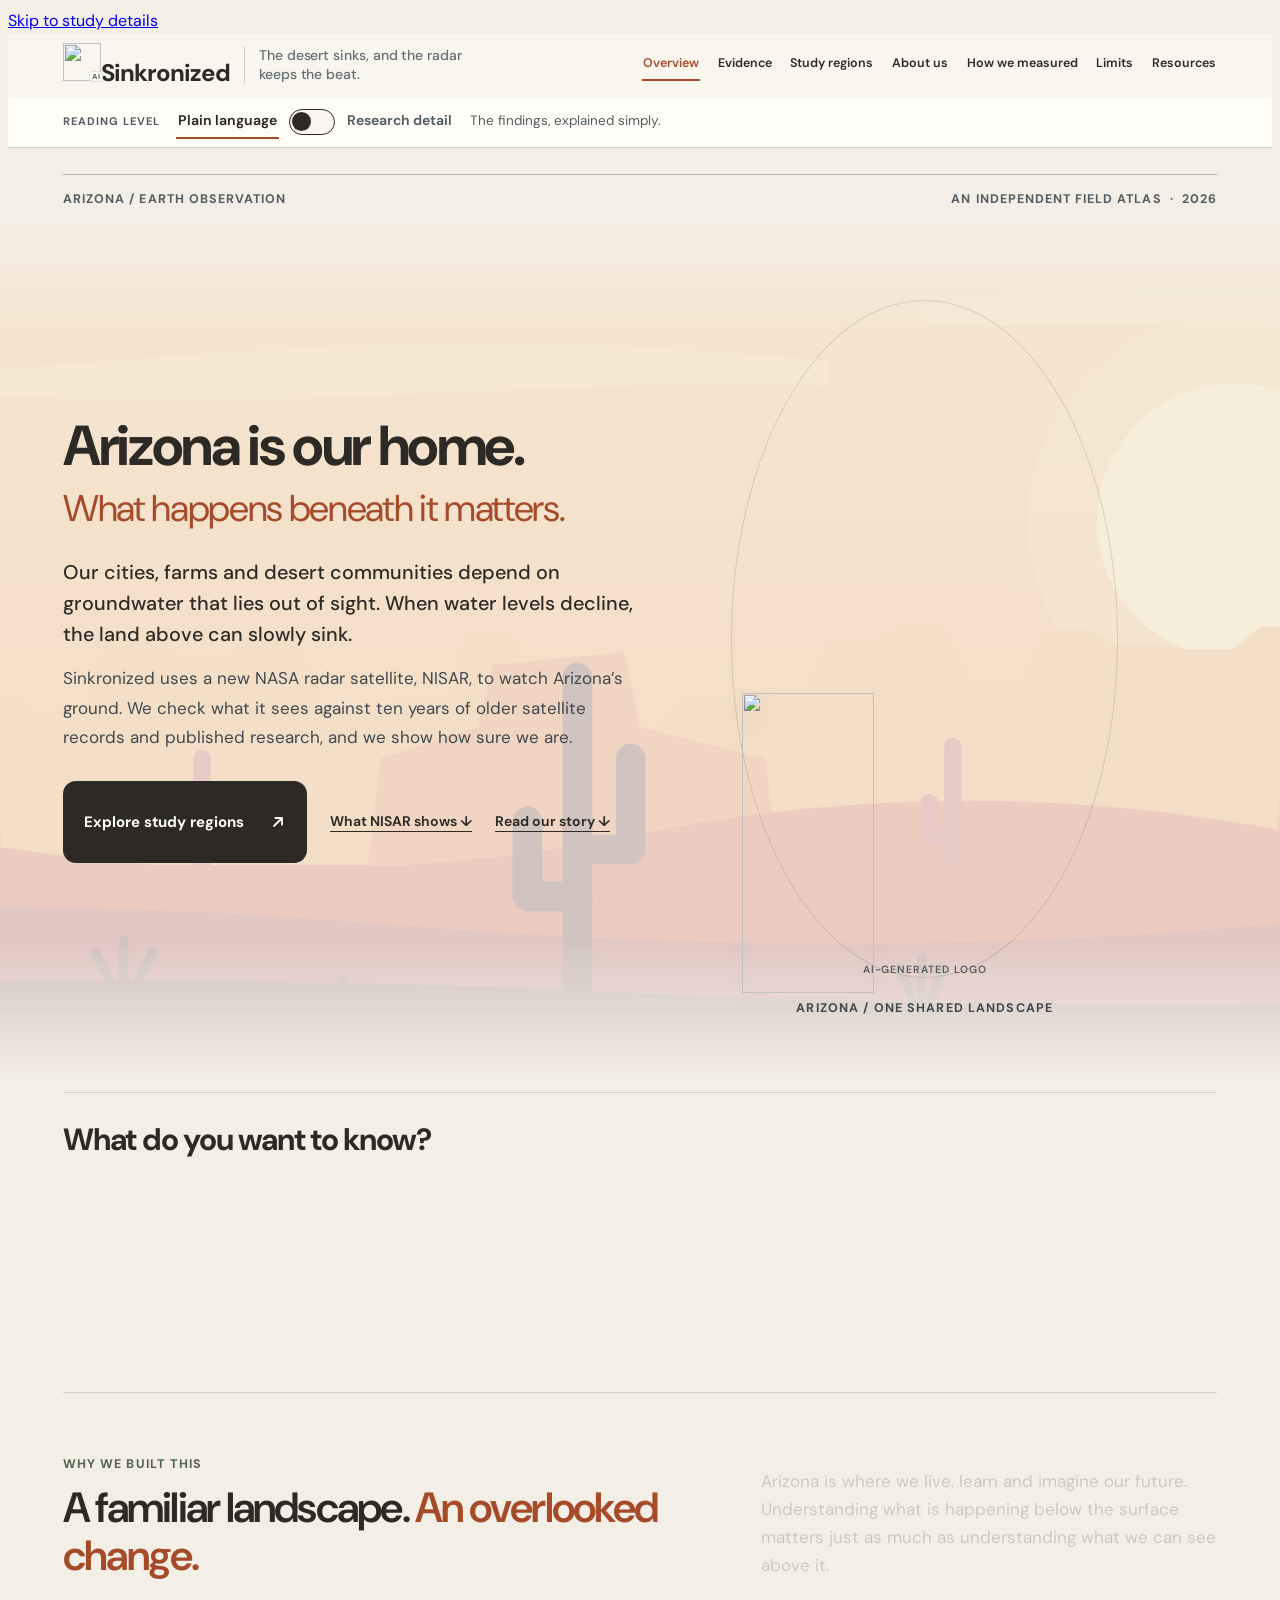
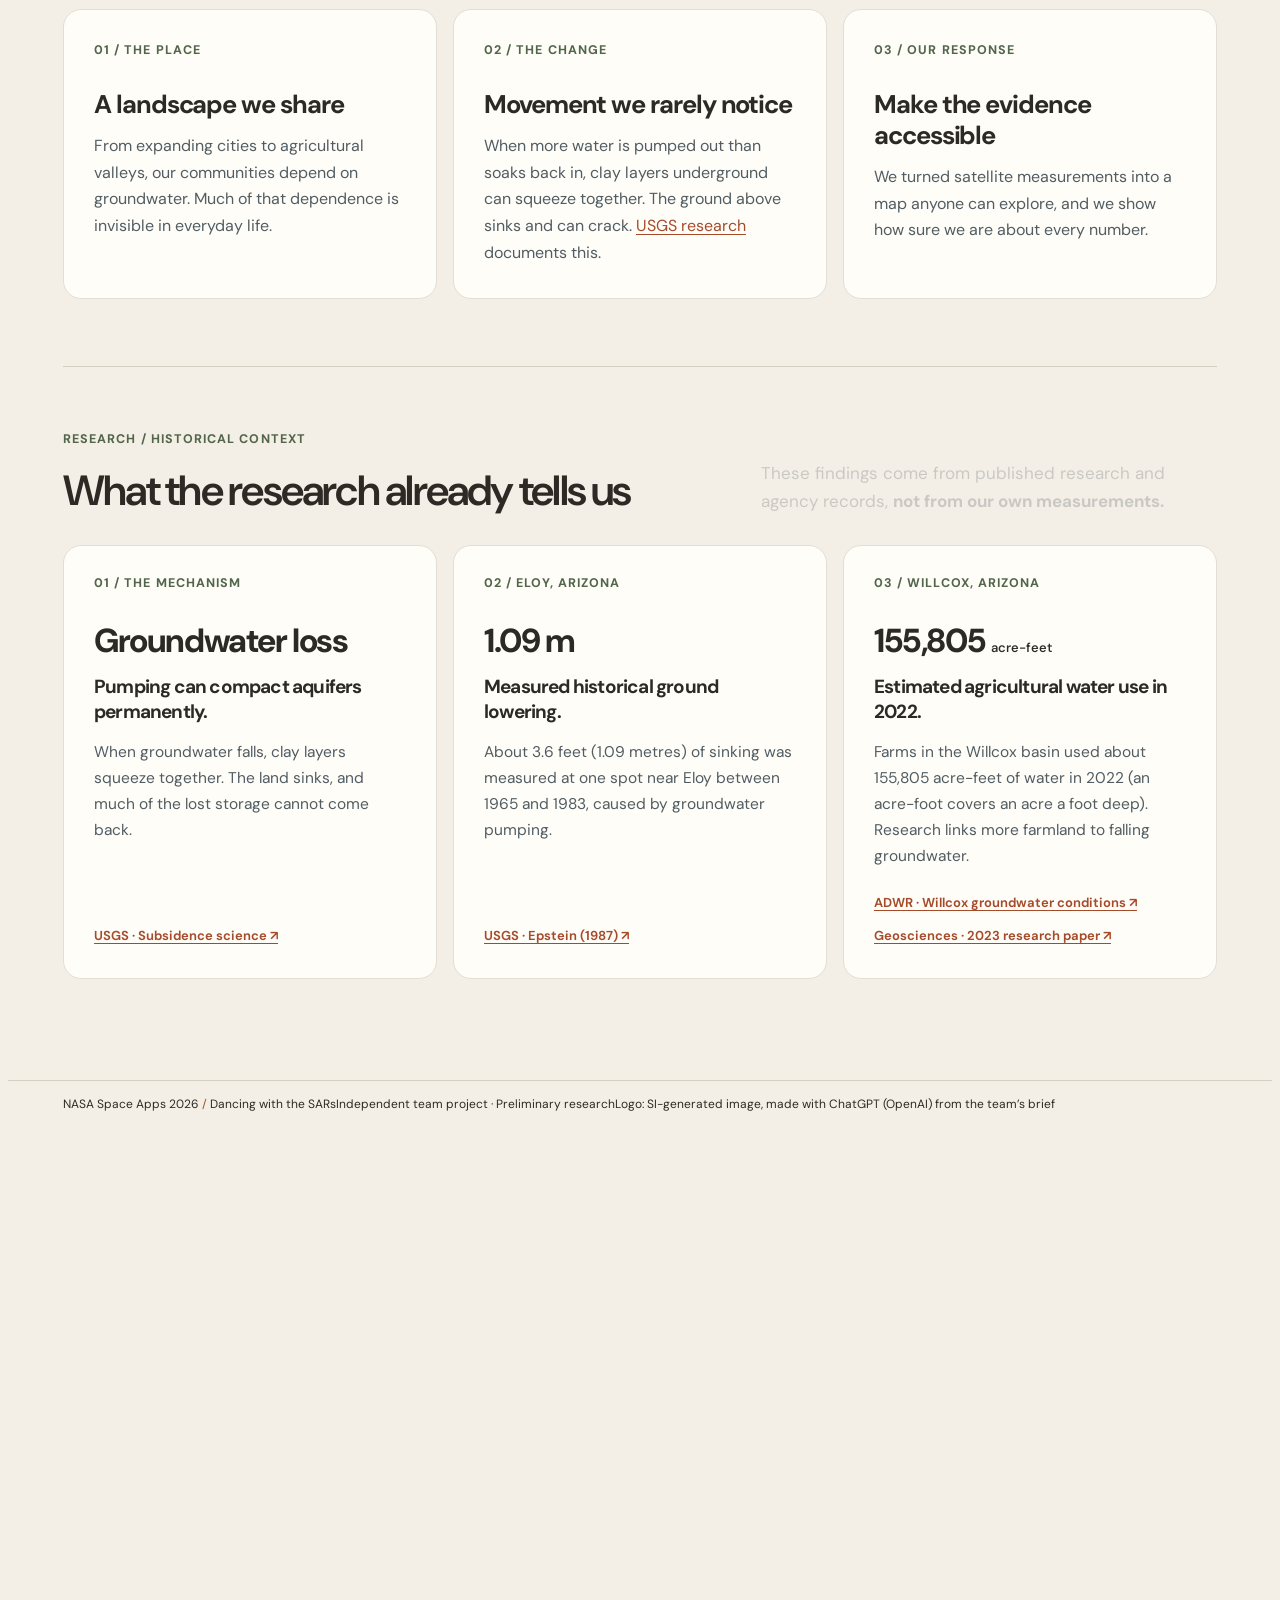
==== commit 30976fd4: "Merge branch 'mansi200304:main' into main" ====
--- a/web/index.html
+++ b/web/index.html
@@ -121,12 +121,12 @@
       <ul>
         <li><a href="#atlas"><strong>Where is the ground sinking?</strong><span>Open the map</span></a></li>
         <li><a href="#overview-nisar"><strong>What does NASA’s NISAR show?</strong><span>Its first year, tested</span></a></li>
-        <li><a href="#overview-farmland"><strong>What is on top of it?</strong><span>Farmland and desert, seen by radar</span></a></li>
+        <li data-aud="research"><a href="#overview-farmland"><strong>What is on top of it?</strong><span>Farmland and desert, seen by radar</span></a></li>
         <li><a href="#overview-pumping"><strong>Is it the pumping?</strong><span>Farm water use against sinking</span></a></li>
         <li><a href="#overview-groundwater"><strong>Is the water table falling?</strong><span>Wells measured for 30 years</span></a></li>
         <li><a href="#overview-geology"><strong>What lies beneath, and what is at risk?</strong><span>Geology and infrastructure</span></a></li>
         <li><button type="button" data-dialog="limits"><strong>How sure are we?</strong><span>Read the limits</span></button></li>
-        <li><button type="button" data-dialog="method"><strong>How does radar measure the ground?</strong><span>A plain-language guide</span></button></li>
+        <li data-aud="research"><button type="button" data-dialog="method"><strong>How does radar measure the ground?</strong><span>A plain-language guide</span></button></li>
       </ul>
     </nav>
     <section id="overview-story" class="overview-narrative" aria-labelledby="overview-narrative-title">
@@ -156,10 +156,9 @@
 <p data-aud="research">We built Sinkronized to connect radar measurements, observation dates and uncertainty with groundwater research—helping people ask more informed questions without pretending every pixel has a known cause.</p>
         </article>
       </div>
-      <p data-aud="plain" class="overview-narrative-qualification"><strong>One thing to keep straight:</strong> farming is the biggest water user in the Willcox area, and a <a href="https://www.mdpi.com/2076-3263/13/6/176" target="_blank" rel="noopener noreferrer">2023 study</a> links more farmland to falling groundwater. That is useful context. It does not tell us that any one farm, well or building caused the sinking at a particular spot. <button type="button" data-dialog="sources">Explore the research ↗&#xFE0E;</button></p>
-<p data-aud="research" class="overview-narrative-qualification"><strong>The distinction matters:</strong> agriculture is a major estimated water-use sector in the Willcox Basin, and a <a href="https://www.mdpi.com/2076-3263/13/6/176" target="_blank" rel="noopener noreferrer">2023 peer-reviewed study</a> links agricultural expansion with groundwater decline. That supports regional context, not attributing an individual satellite observation to a particular farm, well or development. <button type="button" data-dialog="sources">Explore the research ↗&#xFE0E;</button></p>
-    </section>
-    <section id="overview-purpose" class="overview-purpose" aria-labelledby="purpose-title">
+      <p data-aud="research" class="overview-narrative-qualification"><strong>The distinction matters:</strong> agriculture is a major estimated water-use sector in the Willcox Basin, and a <a href="https://www.mdpi.com/2076-3263/13/6/176" target="_blank" rel="noopener noreferrer">2023 peer-reviewed study</a> links agricultural expansion with groundwater decline. That supports regional context, not attributing an individual satellite observation to a particular farm, well or development. <button type="button" data-dialog="sources">Explore the research ↗&#xFE0E;</button></p>
+    </section>
+    <section id="overview-purpose" class="overview-purpose" aria-labelledby="purpose-title" data-aud="research">
       <div class="overview-purpose-header">
         <div><span class="overview-mission-label">WHY THIS MATTERS</span><h2 id="purpose-title">A clearer view of the ground we share.</h2></div>
         <p>Making the evidence understandable helps people see where closer investigation, monitoring and better-informed decisions may be needed.</p>
@@ -207,10 +206,9 @@
           <a href="https://www.mdpi.com/2076-3263/13/6/176" target="_blank" rel="noopener noreferrer">Geosciences · 2023 research paper ↗&#xFE0E;</a>
         </article>
       </div>
-      <p data-aud="plain" class="overview-proof-qualifier"><strong>What research supports:</strong> pumping groundwater can make the ground sink, and farming is a big source of pumping here. <strong>What our map cannot show on its own:</strong> that a particular farm, well or building caused the sinking at a particular spot. <button type="button" data-dialog="sources">View all research sources ↗&#xFE0E;</button></p>
-<p data-aud="research" class="overview-proof-qualifier"><strong>Supported:</strong> groundwater extraction is a documented driver of land subsidence, and agriculture is a significant pumping pressure in these basins. <strong>Not supported by this map alone:</strong> attributing a specific new satellite observation to an individual farm, well or facility. <button type="button" data-dialog="sources">View all research sources ↗&#xFE0E;</button></p>
-    </section>
-    <div class="overview-evidence">
+      <p data-aud="research" class="overview-proof-qualifier"><strong>Supported:</strong> groundwater extraction is a documented driver of land subsidence, and agriculture is a significant pumping pressure in these basins. <strong>Not supported by this map alone:</strong> attributing a specific new satellite observation to an individual farm, well or facility. <button type="button" data-dialog="sources">View all research sources ↗&#xFE0E;</button></p>
+    </section>
+    <div class="overview-evidence" data-aud="research">
       <div class="overview-evidence-copy">
         <span class="overview-mission-label">WHAT WE ARE STUDYING</span>
         <h2>Not just whether the land moves. <em>How confidently we can say so.</em></h2>
@@ -240,7 +238,7 @@
         <button type="button" class="overview-secondary" data-dialog="method">Read how the measurements work</button>
       </details>
     </div>
-    <div class="overview-steps" aria-label="Explore the evidence in three steps">
+    <div class="overview-steps" aria-label="Explore the evidence in three steps" data-aud="research">
       <div><span>01 / LOCATE</span><p>Choose a study area drawn from the team’s latest dataset—not a fixed list.</p></div>
       <div><span>02 / READ</span><p>Inspect measured movement, acquisition dates and comparisons where records exist.</p></div>
       <div><span>03 / QUESTION</span><p>Check confidence, viewing direction and missing observations before drawing conclusions.</p></div>
@@ -251,7 +249,7 @@
     <h2 id="evidence-title" class="sr-only">Evidence</h2>
     <div class="evidence-tabs" role="tablist" aria-label="Evidence topics">
       <button type="button" role="tab" id="tab-nisar" aria-controls="overview-nisar" aria-selected="true">What NISAR shows</button>
-      <button type="button" role="tab" id="tab-farmland" aria-controls="overview-farmland" aria-selected="false" tabindex="-1">Farms and the radar</button>
+      <button type="button" role="tab" id="tab-farmland" aria-controls="overview-farmland" aria-selected="false" tabindex="-1" data-aud="research">Farms and the radar</button>
       <button type="button" role="tab" id="tab-pumping" aria-controls="overview-pumping" aria-selected="false" tabindex="-1">Pumping and sinking</button>
       <button type="button" role="tab" id="tab-groundwater" aria-controls="overview-groundwater" aria-selected="false" tabindex="-1">Water levels</button>
       <button type="button" role="tab" id="tab-geology" aria-controls="overview-geology" aria-selected="false" tabindex="-1">Geology and infrastructure</button>
@@ -270,7 +268,7 @@
           <h3>NISAR finds the same sinking basin.</h3>
           <details class="more"><summary>How we know</summary><div data-aud="plain"><p>Over the Willcox basin we compared NISAR’s one-year map with the ten-year map from the older satellite, block by block. They line up: where one sees sinking, so does the other. The match score is <span data-nisar="r"></span> (1 would be perfect, 0 none).</p></div><div data-aud="research"><p>Across <span data-nisar="blocks"></span> map blocks at Willcox, NISAR’s one-year pattern lines up with the ten-year Sentinel-1 pattern (correlation <span data-nisar="r"></span>; 1 is a perfect match, 0 is none). Where one satellite sees sinking, so does the other.</p><p class="tech-note"><strong>Method.</strong> Pearson correlation of per-block rates on a 300 m grid. Each map is shifted to its own median because absolute levels depend on the reference. One bad September 2026 date is left in; removing it raises r slightly.</p></div></details>
         </article>
-        <article class="overview-proof-card">
+        <article class="overview-proof-card" data-aud="research">
           <span class="overview-proof-id">02 / A CLEANER SIGNAL</span>
           <strong class="overview-proof-number">−<span data-nisar="percent"></span>% <small>noise</small></strong>
           <h3>NISAR’s weather correction works.</h3>
@@ -283,15 +281,16 @@
           <details class="more"><summary>How we know</summary><div data-aud="plain"><p>A single noisy observation can hide a slow trend, so a short record is not enough. At Willcox’s <span data-nisar="willcox-rate"></span> cm a year we estimate NISAR needs about <span data-nisar="willcox-years"></span> years of unbroken data for a 90% chance of a confirmed speed. Today that chance is about <span data-nisar="willcox-chance"></span>%. At Eloy (<span data-nisar="eloy-rate"></span> cm a year, started June 2026) the estimate is <span data-nisar="eloy-date"></span>.</p></div><div data-aud="research"><p>Noise in single observation dates dominates a short record. At Willcox’s <span data-nisar="willcox-rate"></span> cm/yr we estimate NISAR needs about <span data-nisar="willcox-years"></span> years of unbroken data for a 90% chance of a confirmed rate. Today that chance is about <span data-nisar="willcox-chance"></span>%. At Eloy (<span data-nisar="eloy-rate"></span> cm/yr, started June 2026) it is about <span data-nisar="eloy-date"></span>.</p><p class="tech-note"><strong>Method.</strong> Detection time uses the single-date noise measured in our Willcox series, a 3-sigma threshold and 90% power.</p></div></details>
         </article>
       </div>
-      <div class="viz" id="viz-directions" hidden></div>
+      <div id="nisar-record" class="geo-compare" data-aud="research" hidden></div>
+      <div class="viz" id="viz-directions" data-aud="research" hidden></div>
       <figure class="nisar-figure" data-aud="research">
         <img id="nisar-figure-img" alt="Left: scatter of NISAR one-year rate against Sentinel-1 ten-year rate, showing a rising relationship. Right: NISAR change over time at Willcox playa against the Sentinel-1 trend lines." width="1430" height="560" loading="lazy">
         <figcaption>Willcox basin. Left: each point is a 300 m block; the red line is the median Sentinel-1 rate for each NISAR rate. Right: NISAR’s year at the playa against Sentinel-1’s long-term trends. The sharp dip on one date in September 2026 is a single bad observation, not real motion.</figcaption>
       </figure>
-      <details class="more more-block"><summary>Where NISAR and Sentinel-1 do not agree</summary><div data-aud="plain"><p class="overview-proof-qualifier"> Over the six months both satellites watched (October 2025 to April 2026), their changes did not match: about 1 cm of movement in six months is smaller than the noise. In the sinking areas NISAR reads faster than Sentinel-1 (<span data-nisar="s-nisar"></span> against <span data-nisar="s-s1"></span> cm a year); we cannot yet tell whether that is noise or a recent speed-up. Over its full year NISAR’s change at the dry lake bed was <span data-nisar="net"></span> cm, close to Sentinel-1’s long-term trend, but one date can be off by 1 to 1.5 cm, so this is consistent, not proven.</p></div><div data-aud="research"><p class="overview-proof-qualifier"> Over the six months both watched (Oct 2025–Apr 2026) their changes did not match (correlation <span data-nisar="overlap"></span>): about 1 cm of movement in six months is smaller than the noise. In the sinking areas NISAR also reads faster than Sentinel-1 (<span data-nisar="s-nisar"></span> against <span data-nisar="s-s1"></span> cm/yr, relative to the surroundings); we cannot yet tell whether that is noise or a recent speed-up. Over its full year NISAR’s playa change was <span data-nisar="net"></span> cm, close to Sentinel-1’s long-term trend of <span data-nisar="trend"></span> cm/yr, but one date carries 1–1.5 cm of error, so this is consistent, not proven. <button type="button" data-dialog="limits">Read all limits ↗&#xFE0E;</button></p></div></details>
-      <details class="more more-block"><summary>From the other side</summary><div data-aud="plain"><p class="overview-proof-qualifier"> NISAR also looks at Willcox from the opposite direction. Over the same <span data-nisar="span"></span> days, the areas Sentinel-1 shows sinking changed by <span data-nisar="asc"></span> mm in one view and <span data-nisar="desc"></span> mm in the other (negative means moving away from the satellite), against <span data-nisar="exp"></span> mm expected from the ten-year rate. Both point the same way, but over so short a time the two views are too noisy to say more.</p></div><div data-aud="research"><p class="overview-proof-qualifier"> NISAR’s ascending track looks at Willcox from the opposite direction. Over the same June to October months (<span data-nisar="span"></span> days), the areas Sentinel-1 shows sinking changed by <span data-nisar="asc"></span> mm in the ascending data (95% range <span data-nisar="asc-lo"></span> to <span data-nisar="asc-hi"></span>) and <span data-nisar="desc"></span> mm in the descending data (<span data-nisar="desc-lo"></span> to <span data-nisar="desc-hi"></span>), relative to the rest, against <span data-nisar="exp"></span> mm expected from Sentinel-1’s long-term rate. Negative means moving away from the satellite. The difference between the two directions would reveal sideways motion; it is <span data-nisar="ew"></span> mm (<span data-nisar="ew-lo"></span> to <span data-nisar="ew-hi"></span>), too uncertain to say anything. Over so short a span the two directions’ whole-map patterns are mostly noise, so we do not compare them block by block.</p></div></details>
-    </section>
-    <section id="overview-farmland" class="overview-proof overview-nisar" aria-labelledby="farmland-title" role="tabpanel" hidden>
+      <details class="more more-block" data-aud="research"><summary>Where NISAR and Sentinel-1 do not agree</summary><div data-aud="research"><p class="overview-proof-qualifier"> Over the six months both watched (Oct 2025–Apr 2026) their changes did not match (correlation <span data-nisar="overlap"></span>): about 1 cm of movement in six months is smaller than the noise. In the sinking areas NISAR also reads faster than Sentinel-1 (<span data-nisar="s-nisar"></span> against <span data-nisar="s-s1"></span> cm/yr, relative to the surroundings); we cannot yet tell whether that is noise or a recent speed-up. Over its full year NISAR’s playa change was <span data-nisar="net"></span> cm, close to Sentinel-1’s long-term trend of <span data-nisar="trend"></span> cm/yr, but one date carries 1–1.5 cm of error, so this is consistent, not proven. <button type="button" data-dialog="limits">Read all limits ↗&#xFE0E;</button></p></div></details>
+      <details class="more more-block" data-aud="research"><summary>From the other side</summary><div data-aud="research"><p class="overview-proof-qualifier"> NISAR’s ascending track looks at Willcox from the opposite direction. Over the same June to October months (<span data-nisar="span"></span> days), the areas Sentinel-1 shows sinking changed by <span data-nisar="asc"></span> mm in the ascending data (95% range <span data-nisar="asc-lo"></span> to <span data-nisar="asc-hi"></span>) and <span data-nisar="desc"></span> mm in the descending data (<span data-nisar="desc-lo"></span> to <span data-nisar="desc-hi"></span>), relative to the rest, against <span data-nisar="exp"></span> mm expected from Sentinel-1’s long-term rate. Negative means moving away from the satellite. The difference between the two directions would reveal sideways motion; it is <span data-nisar="ew"></span> mm (<span data-nisar="ew-lo"></span> to <span data-nisar="ew-hi"></span>), too uncertain to say anything. Over so short a span the two directions’ whole-map patterns are mostly noise, so we do not compare them block by block.</p></div></details>
+    </section>
+    <section id="overview-farmland" class="overview-proof overview-nisar" aria-labelledby="farmland-title" role="tabpanel" hidden data-aud="research">
       <div class="nisar-surface">
         <span class="overview-mission-label">NISAR BACKSCATTER / WHAT IS ON TOP</span>
         <h3 id="farmland-title">Radar also shows what covers the ground: farmland and desert.</h3>
@@ -357,7 +356,7 @@
           <h3>Sinking steps up with the pumping nearby.</h3>
           <details class="more"><summary>How we know</summary><div data-aud="plain"><p>We split the basin into small blocks and ranked them by estimated pumping nearby. Blocks with no field nearby barely move (<span data-pump="none"></span> cm a year). With a little pumping it is <span data-pump="low"></span>, with more <span data-pump="medium"></span>, and with the most <span data-pump="high"></span> (negative means sinking).</p></div><div data-aud="research"><p>Sorting the basin into 300 m blocks by the estimated pumping within <span data-pump="radius"></span> km, the typical block reads <span data-pump="none"></span> cm/yr with no field nearby, <span data-pump="low"></span> with a little pumping, <span data-pump="medium"></span> with more, and <span data-pump="high"></span> with the most (negative means sinking).</p></div></details>
         </article>
-        <article class="overview-proof-card">
+        <article class="overview-proof-card" data-aud="research">
           <span class="overview-proof-id">03 / HOW STRONG</span>
           <strong class="overview-proof-number"><span data-pump="rho"></span> <small>correlation</small></strong>
           <h3>A clear link, but mostly about where the fields are.</h3>
@@ -387,7 +386,7 @@
           <h3>Faster-falling water, faster-sinking ground.</h3>
           <details class="more"><summary>How we know</summary><div data-aud="plain"><p>We sorted the wells into four equal groups by how fast their water fell. Where it fell least, the ground reads <span data-gw="q0-rate"></span> cm a year; in the other groups it is <span data-gw="q1-rate"></span>, <span data-gw="q2-rate"></span> and <span data-gw="q3-rate"></span>. Beyond about 2 feet a year the sinking stops increasing, because how much the ground sinks also depends on the clay below, which wells do not record.</p></div><div data-aud="research"><p>Sorting the wells into four equal groups by how fast their water fell: where it fell least, the ground around the wells reads <span data-gw="q0-rate"></span> cm/yr (<span data-gw="q0-sink"></span>% of wells on sinking ground); then <span data-gw="q1-rate"></span>, <span data-gw="q2-rate"></span> and <span data-gw="q3-rate"></span> cm/yr. Beyond about 2 feet a year the sinking stops increasing: how much the ground sinks also depends on how much clay lies below, which these wells do not record.</p></div></details>
         </article>
-        <article class="overview-proof-card">
+        <article class="overview-proof-card" data-aud="research">
           <span class="overview-proof-id">03 / HOW STRONG</span>
           <strong class="overview-proof-number"><span data-gw="rho"></span> <small>correlation</small></strong>
           <h3>A clear link from two independent measurements.</h3>
@@ -395,6 +394,7 @@
         </article>
       </div>
       <div class="viz" id="viz-groundwater" hidden></div>
+      <div id="gw-detail" class="geo-compare" data-aud="research" hidden></div>
       <details class="more more-block"><summary>What this does not show</summary><div data-aud="plain"><p class="overview-proof-qualifier">The early and recent readings come from different programs, wells differ in depth and in which layer they tap, and the water record covers about 30 years while the radar covers ten. A link between falling water and sinking ground fits how pumped-out clay compacts, but these numbers alone do not show which wells or users caused it. <button type="button" data-dialog="sources">See the data sources ↗&#xFE0E;</button></p></div><div data-aud="research"><p class="overview-proof-qualifier">The early and recent readings come from different programs, and the recent reading is a single latest value without a resting-or-pumping flag in the service we used. Wells differ in depth and in which layer of the aquifer they tap. The water-level record spans about 30 years while the radar rate covers ten. A link between falling water and sinking ground matches the documented mechanism (pumped-out clays compact), but these numbers alone do not show which wells or users caused it. <button type="button" data-dialog="sources">See the data sources ↗&#xFE0E;</button></p></div></details>
     </section>
     <section id="overview-geology" class="overview-proof overview-nisar" aria-labelledby="geology-title" role="tabpanel">
@@ -405,6 +405,8 @@
         <p data-aud="research">This tab gathers what U.S. Geological Survey studies, Arizona law and the state water agency record about the ground under these basins. The geology differs from basin to basin: <a href="#atlas">open a study area on the map</a> to see what lies beneath that area. <strong>It summarises published findings. It is not engineering or legal advice.</strong></p>
       </div>
       <div id="geology-compare" class="geo-compare" hidden></div>
+      <div id="area-stats" class="geo-compare" data-aud="research" hidden></div>
+      <div id="soils-compare" class="geo-compare" data-aud="research" hidden></div>
       <h3 class="geo-bg-title">Background: what U.S. Geological Survey studies found</h3>
       <div class="overview-proof-grid">
         <article class="overview-proof-card">
@@ -429,10 +431,9 @@
           <details class="more"><summary>How we know</summary><div data-aud="plain"><p>By 1977, about 625 square miles around Eloy had sunk, by up to 12.5 feet. Uneven sinking can tear open earth fissures, long cracks that can grow into gullies more than 10 feet wide and 30 feet deep. The USGS records damage to highways, railroads, sewers, canals, buildings and flood dikes in Arizona, including the Central Arizona Project canal where it crosses the Picacho fissure. Sinking can also change the slope of drains: near Luke Air Force Base a drain overflowed and flooded more than 100 houses. (Galloway and others, 1999)</p></div><div data-aud="research"><p>By 1977, about 625 square miles around Eloy had sunk, by as much as 12.5 feet. Where the ground sinks unevenly, it can tear open earth fissures: long cracks that often appear after heavy storms and can erode into gullies more than 10 feet wide and 30 feet deep. They form mostly near basin edges and above buried bedrock “steps”. The USGS records damage to highways, railroads, sewers, canals, aqueducts, buildings and flood-control dikes in Arizona, including the Central Arizona Project canal where it crosses the Picacho fissure, and a natural-gas pipeline undercut by a fissure. Sinking also changes the slope of drains: near Luke Air Force Base a drain overflowed and flooded more than 100 houses. Willcox Basin has earth fissures too. Source: Galloway and others, USGS, 1999.</p></div></details>
         </article>
       </div>
-      <div class="plan-guide">
+      <div class="plan-guide" data-aud="research">
         <h3>What planners and builders can do, from documented practice</h3>
-        <ul data-aud="plain" class="plan-list"><li><strong>Check the official fissure maps first.</strong> The Arizona Geological Survey maps earth fissures, and Arizona law (A.R.S. § 32-2117) requires the Department of Real Estate to post them. The required notice says each map “supplements, and is not a substitute for, a professional inspection.”</li><li><strong>Treat basin edges and buried rock steps as higher risk.</strong> Fissures concentrate there, and long lines such as canals, pipelines and roads are most exposed where they cross them.</li><li><strong>Design crossings for movement.</strong> Arizona examples: sheet piles on both sides of the CAP aqueduct, and a road “land bridge” built over a trench with compacted fill, a reinforced grid and a waterproof membrane.</li><li><strong>Re-check drains and flood channels.</strong> Sinking changes their slopes and can make them overflow.</li><li><strong>Monitor.</strong> Arizona agencies track sinking with instruments in the ground and GPS surveys; satellite radar adds wide coverage.</li><li><strong>Slow the water-table decline.</strong> Where imported water, recharge and retired farmland stopped declines, some fissures stopped being active. In Willcox the state created an Active Management Area (order of December 19, 2024), and irrigation is now limited to land already legally irrigated.</li></ul>
-          <ul data-aud="research" class="plan-list">
+        <ul data-aud="research" class="plan-list">
           <li><strong>Check the official fissure maps first.</strong> The Arizona Geological Survey maps earth fissures. By Arizona law (A.R.S. § 32-2117) the Department of Real Estate must post these maps, and the required notice says each map “supplements, and is not a substitute for, a professional inspection.”</li>
           <li><strong>Treat basin edges and buried bedrock steps as higher risk.</strong> That is where fissures concentrate. Long lines such as canals, pipelines and roads are most exposed where they cross them.</li>
           <li><strong>Design crossings for movement and erosion.</strong> Arizona examples: sheet piles on both sides of the CAP aqueduct, with the soil beneath compacted; and a road “land bridge” built from a 30-foot trench, compacted fill, a reinforced grid and a waterproof membrane.</li>
@@ -441,8 +442,8 @@
           <li><strong>Slow the water-table decline.</strong> Where imported water, recharge and retired farmland stopped water-level declines, some fissures stopped being active. In Willcox the state designated an Active Management Area (order of December 19, 2024; in effect from January 8, 2025) after presenting evidence of land subsidence and fissuring. Irrigation is now limited to land already legally irrigated, and a draft goal aims to mitigate land subsidence by cutting groundwater overdraft at least 50% by 2075.</li>
         </ul>
       </div>
-      <details class="more more-block"><summary>What this does not cover</summary><p class="overview-proof-qualifier">This tab summarises published findings; it is not engineering, legal or real-estate advice, and any site decision needs a professional geotechnical investigation. The official fissure locations are not yet on our map: we could not download the Arizona Geological Survey dataset in time, so check its maps directly. The geology described is from boreholes and studies, not from our radar, which measures the surface only.</p></details>
-      <div class="plan-sources">
+      <details class="more more-block"><summary>What this does not cover</summary data-aud="research"><p class="overview-proof-qualifier">This tab summarises published findings; it is not engineering, legal or real-estate advice, and any site decision needs a professional geotechnical investigation. The official fissure locations are not yet on our map: we could not download the Arizona Geological Survey dataset in time, so check its maps directly. The geology described is from boreholes and studies, not from our radar, which measures the surface only.</p></details>
+      <div class="plan-sources" data-aud="research">
         <h4>Sources for this tab</h4>
         <ul>
           <li><a href="https://doi.org/10.3133/wsp1859F" target="_blank" rel="noopener noreferrer">Brown, S. G. &amp; Schumann, H. H. (1969). Geohydrology and Water Utilization in the Willcox Basin, Graham and Cochise Counties, Arizona. USGS Water-Supply Paper 1859-F</a></li>
--- a/web/design-system.css
+++ b/web/design-system.css
@@ -1043,3 +1043,15 @@
 @media(max-width:700px){.geo-detail>div{grid-template-columns:1fr}}
 html:not([data-audience="research"]) .bar-ci{display:none}
 .report-methods-plain>.detail-section:first-child:not(#_){border-top:0;padding-top:14px}
+/* Plain language shows fewer cards in a row: let the visible ones share the width. */
+html:not([data-audience="research"]) .overview-proof-grid:not(#_){grid-template-columns:repeat(auto-fit,minmax(290px,1fr))}
+html:not([data-audience="research"]) .insight-grid:not(#_){grid-template-columns:repeat(auto-fit,minmax(260px,1fr))}
+.soil-block{margin-top:6px}
+.soil-block .detail-facts{margin-top:10px}
+.soil-table{min-width:0}
+.soil-table td{font-variant-numeric:tabular-nums}
+#area-stats .geo-compare-table,#soils-compare .geo-compare-table{min-width:1000px}
+#nisar-record .geo-compare-table,#gw-detail .geo-compare-table{min-width:0}
+#nisar-record .geo-compare-table tbody th{width:30%}
+.overview-proof-card>details.more[open]:not(#_){margin-top:14px;padding-top:0}
+#area-stats thead th,#soils-compare thead th,#gw-detail thead th,#nisar-record thead th{text-transform:none;letter-spacing:0;font-size:12.5px}
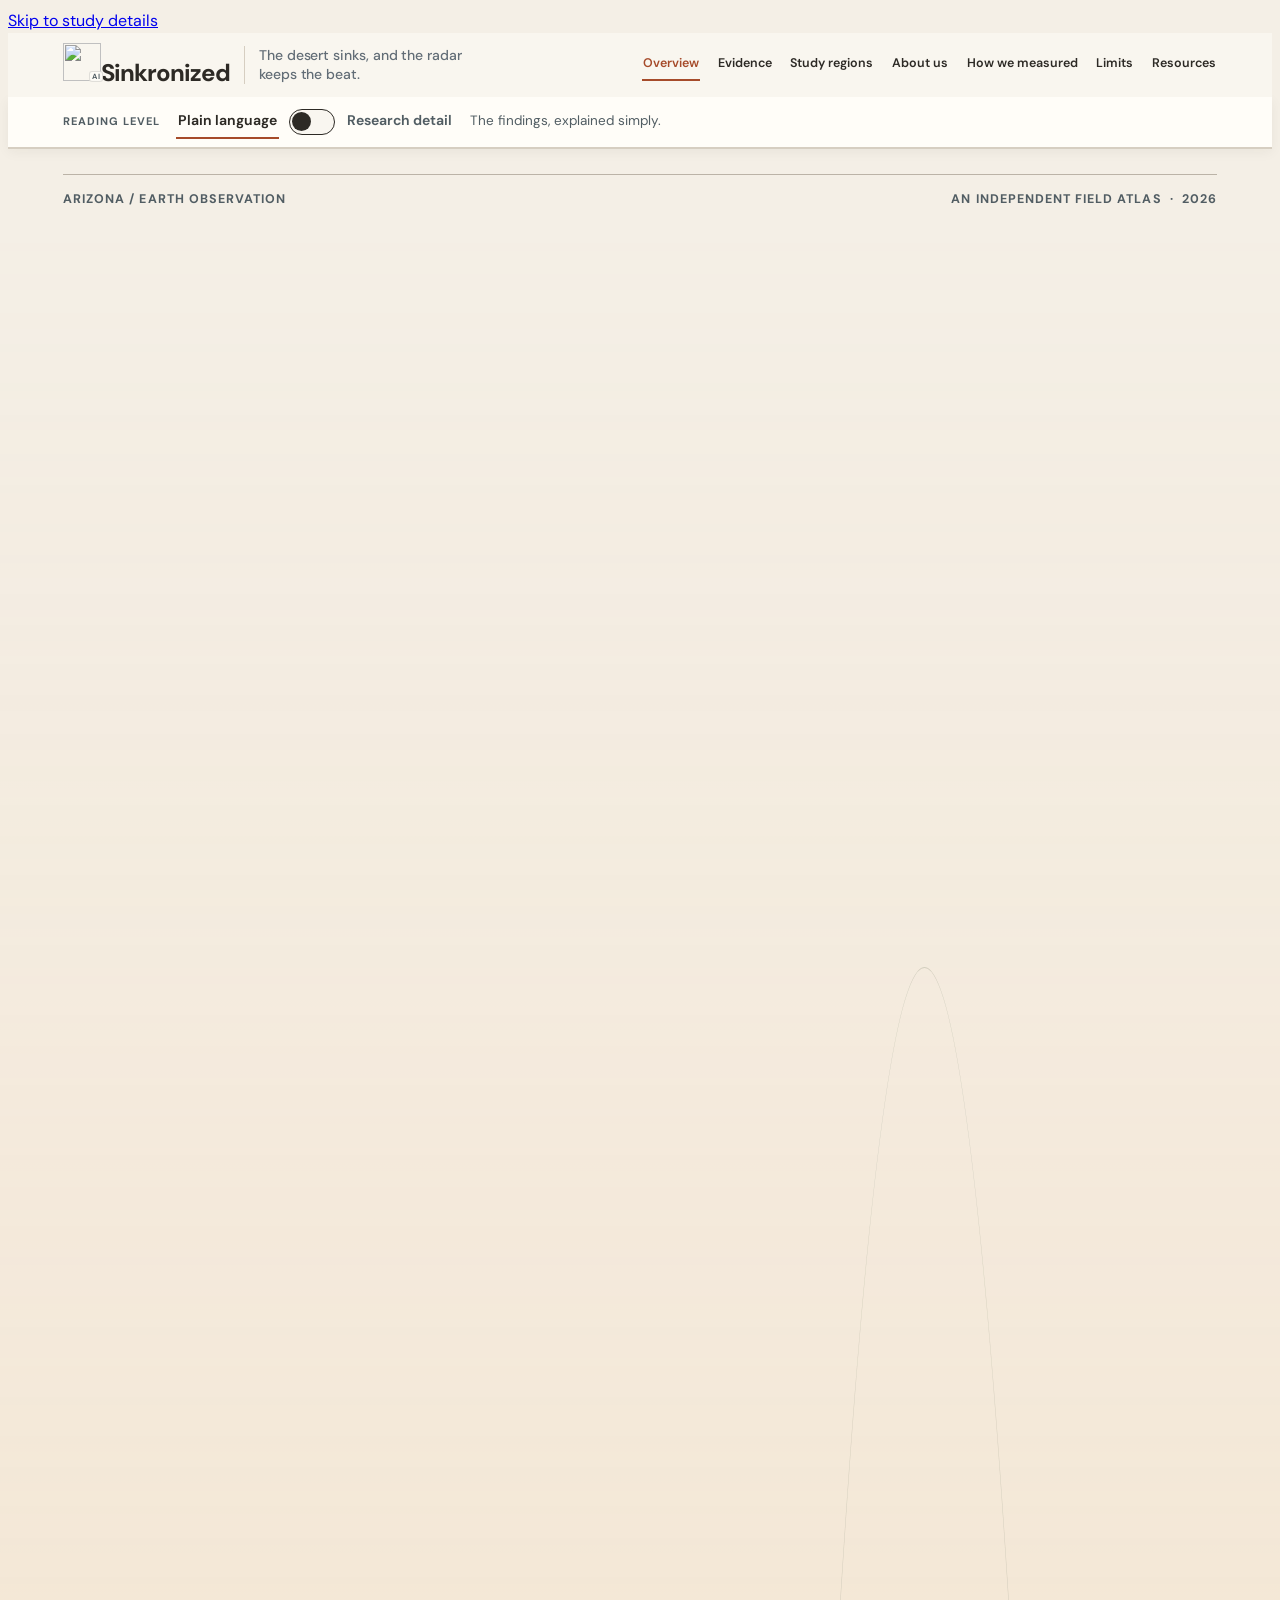
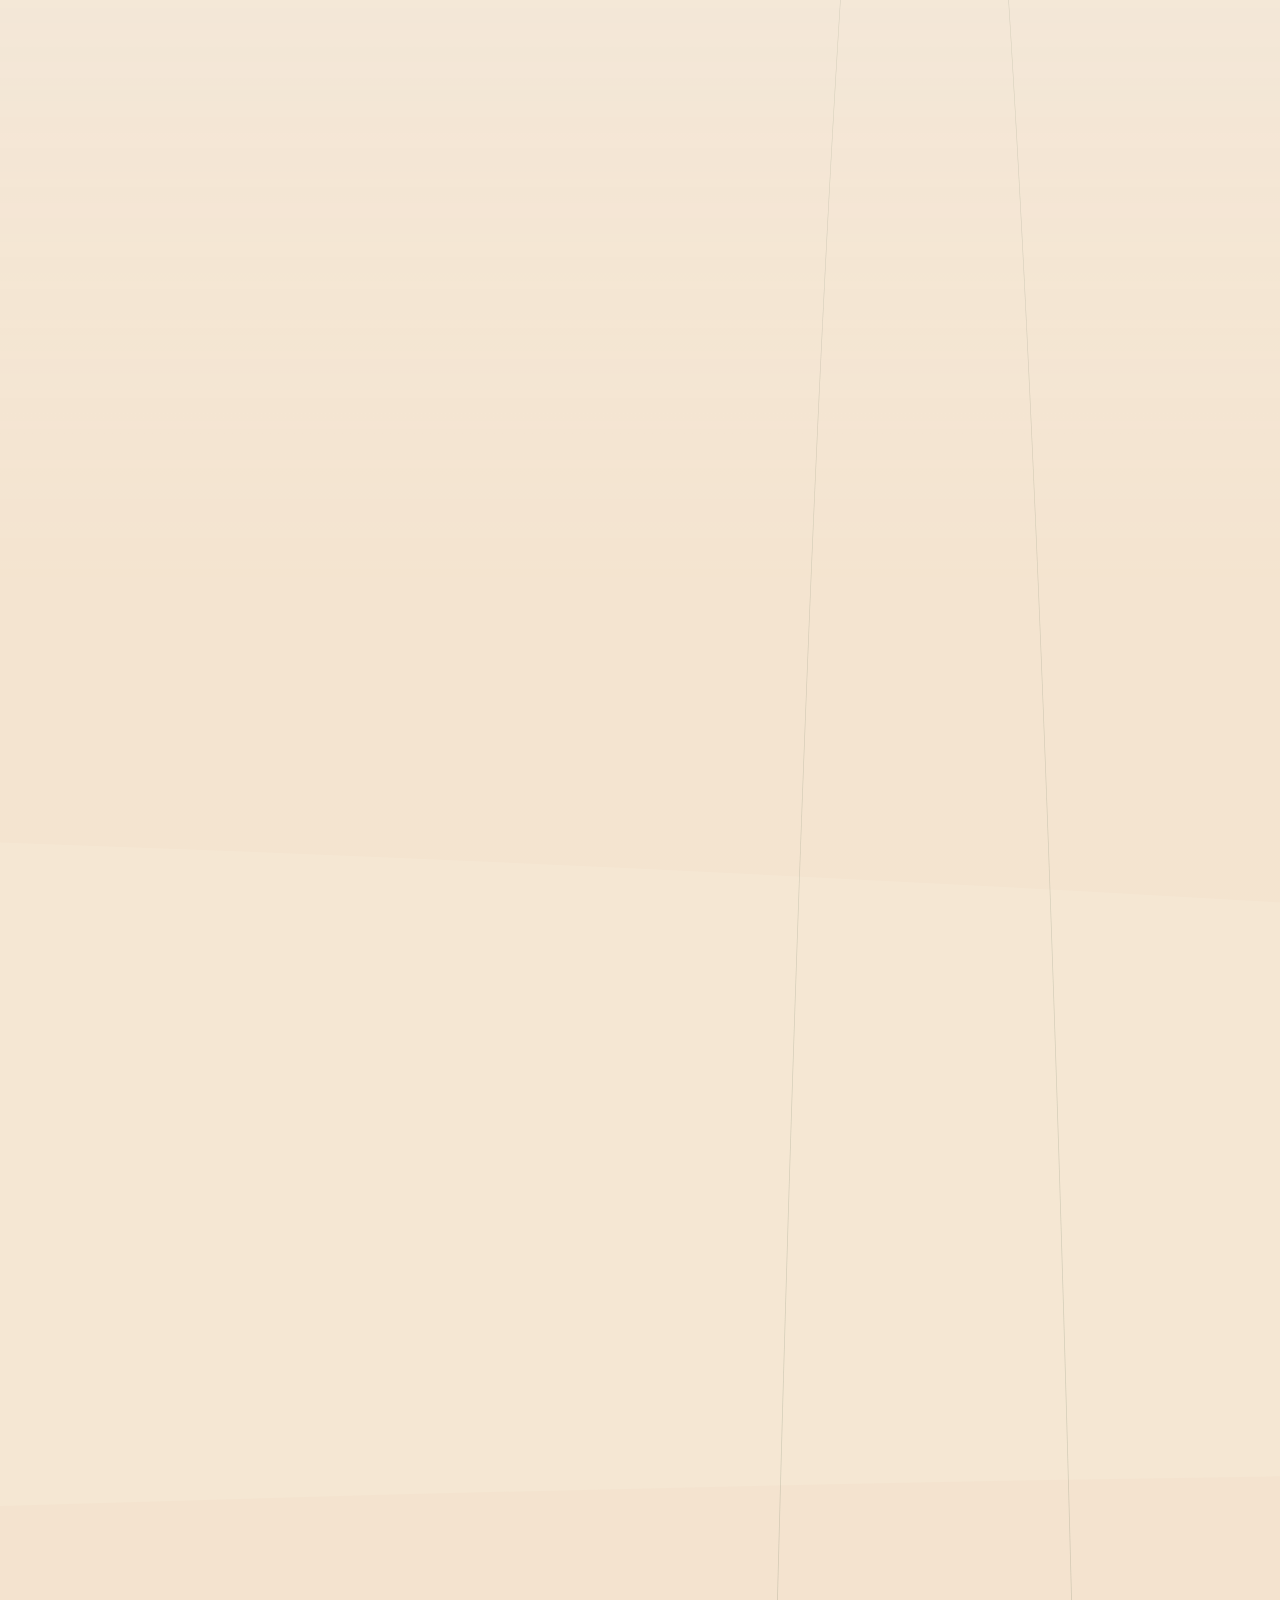
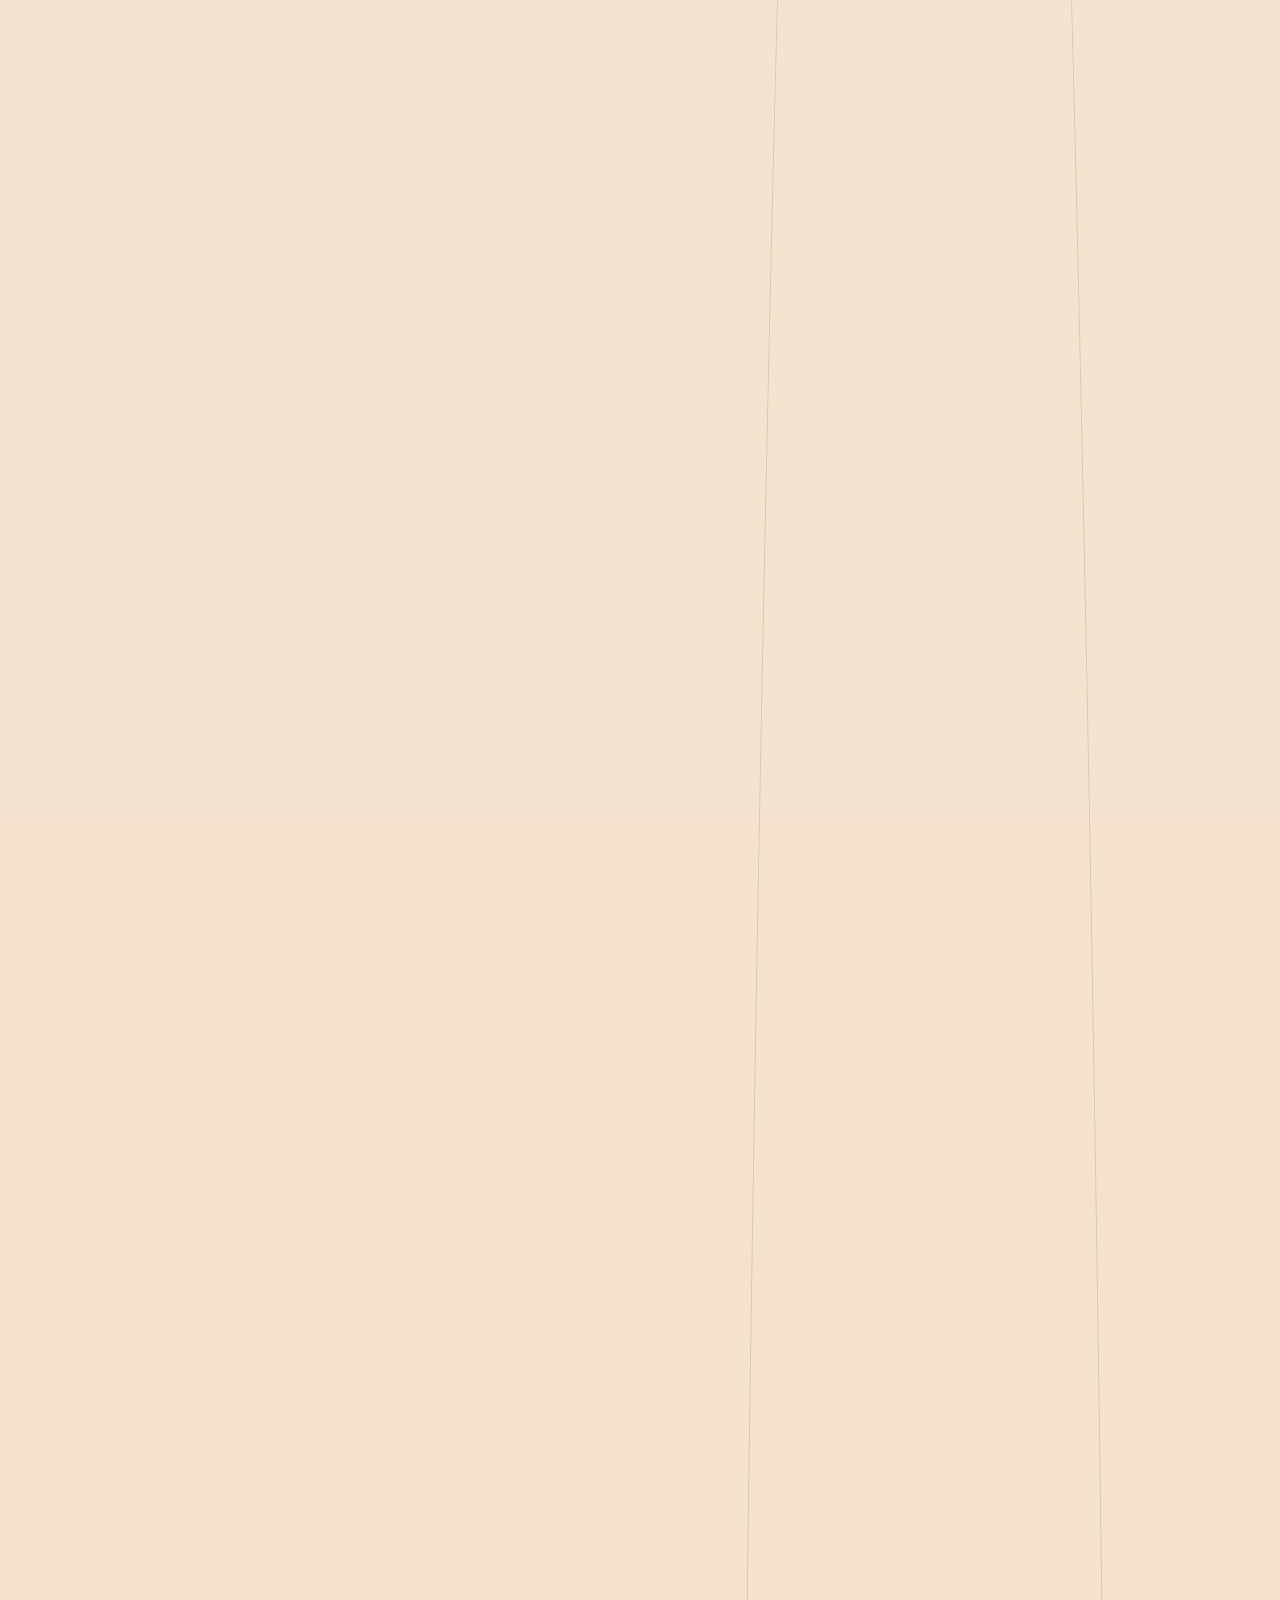
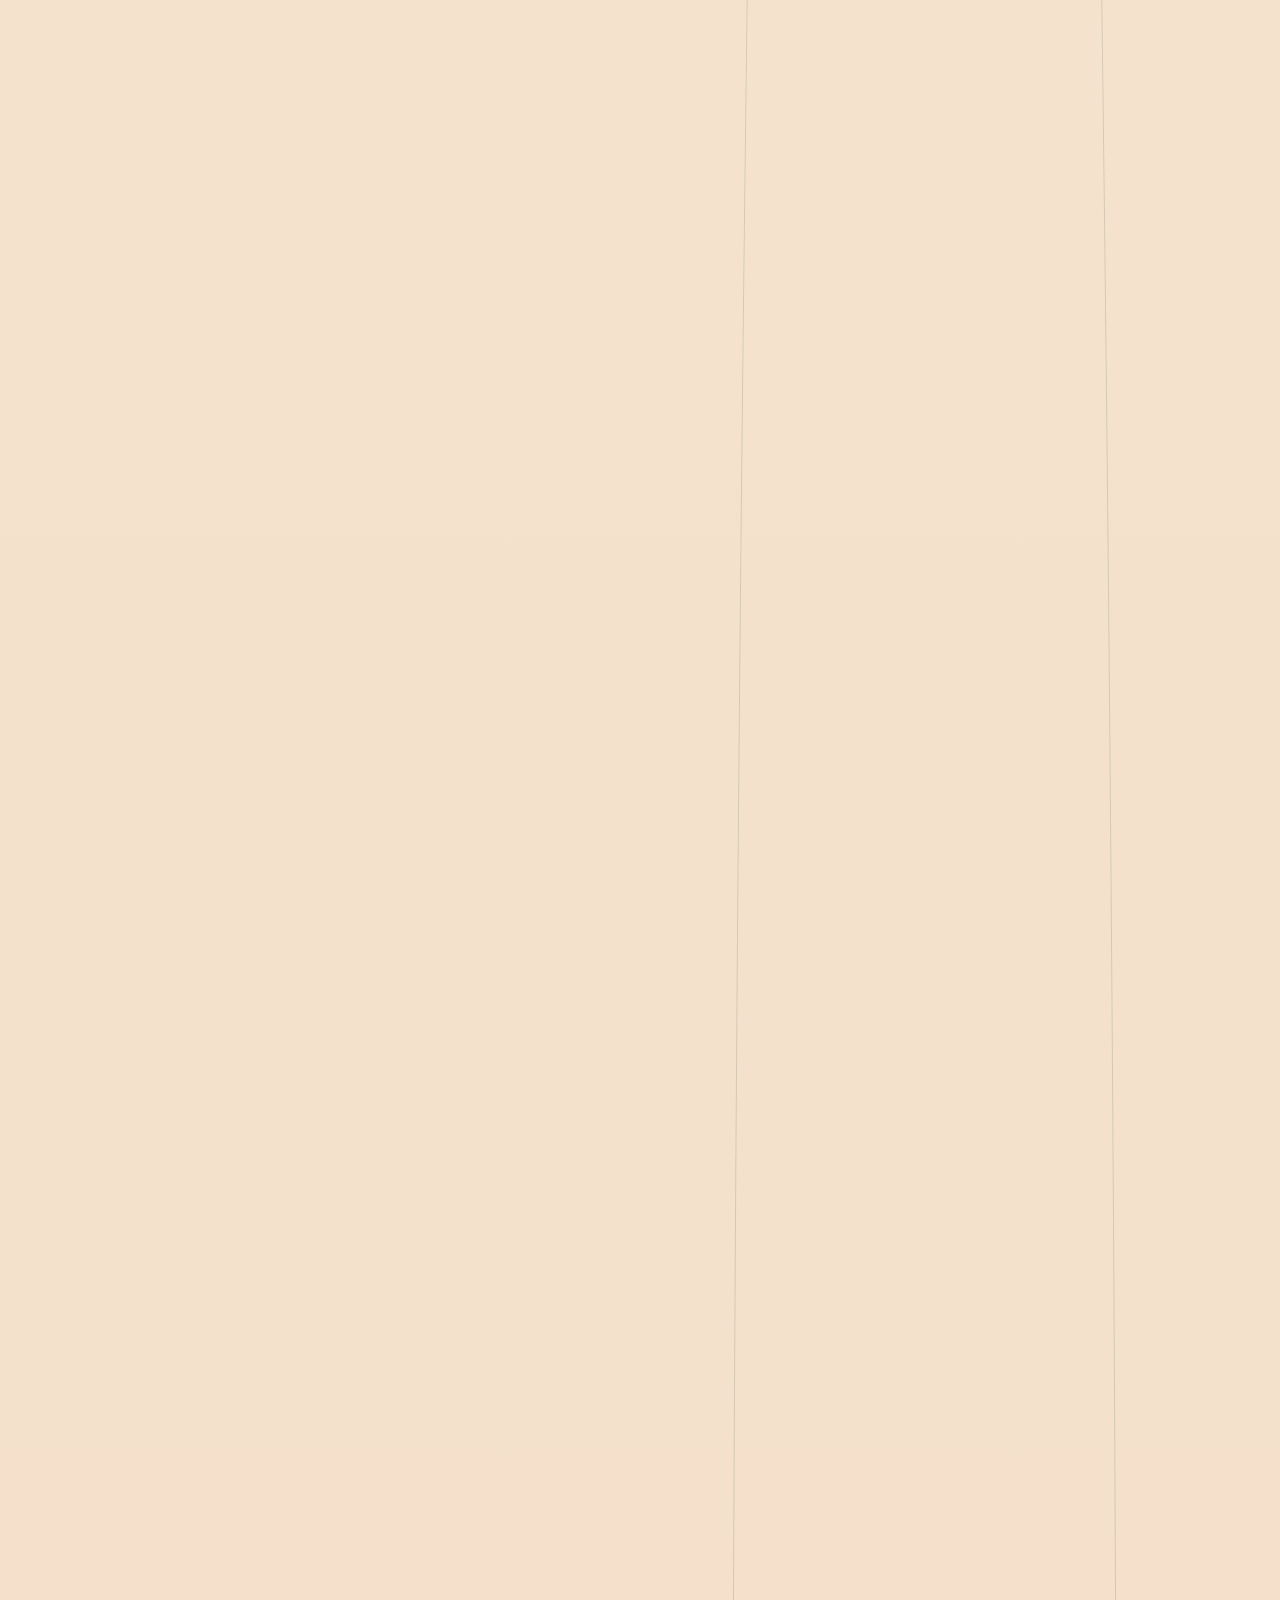
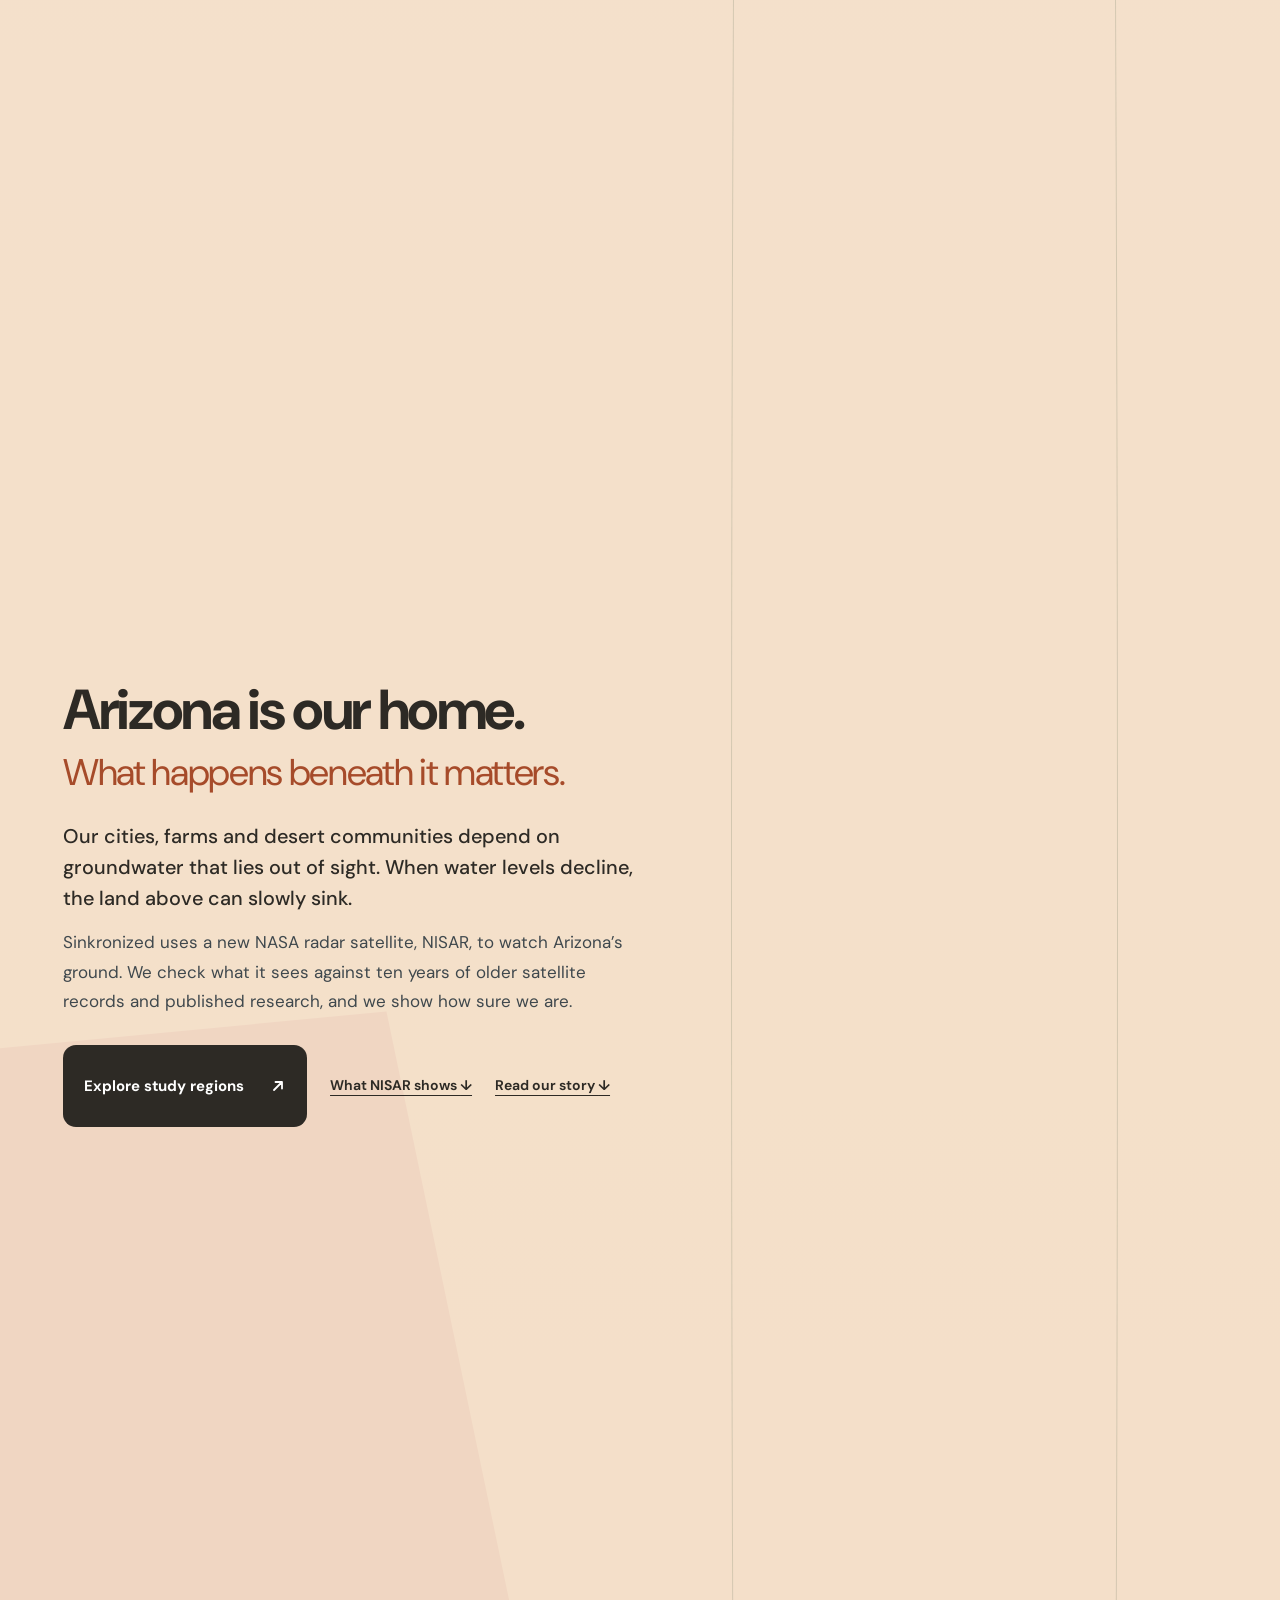
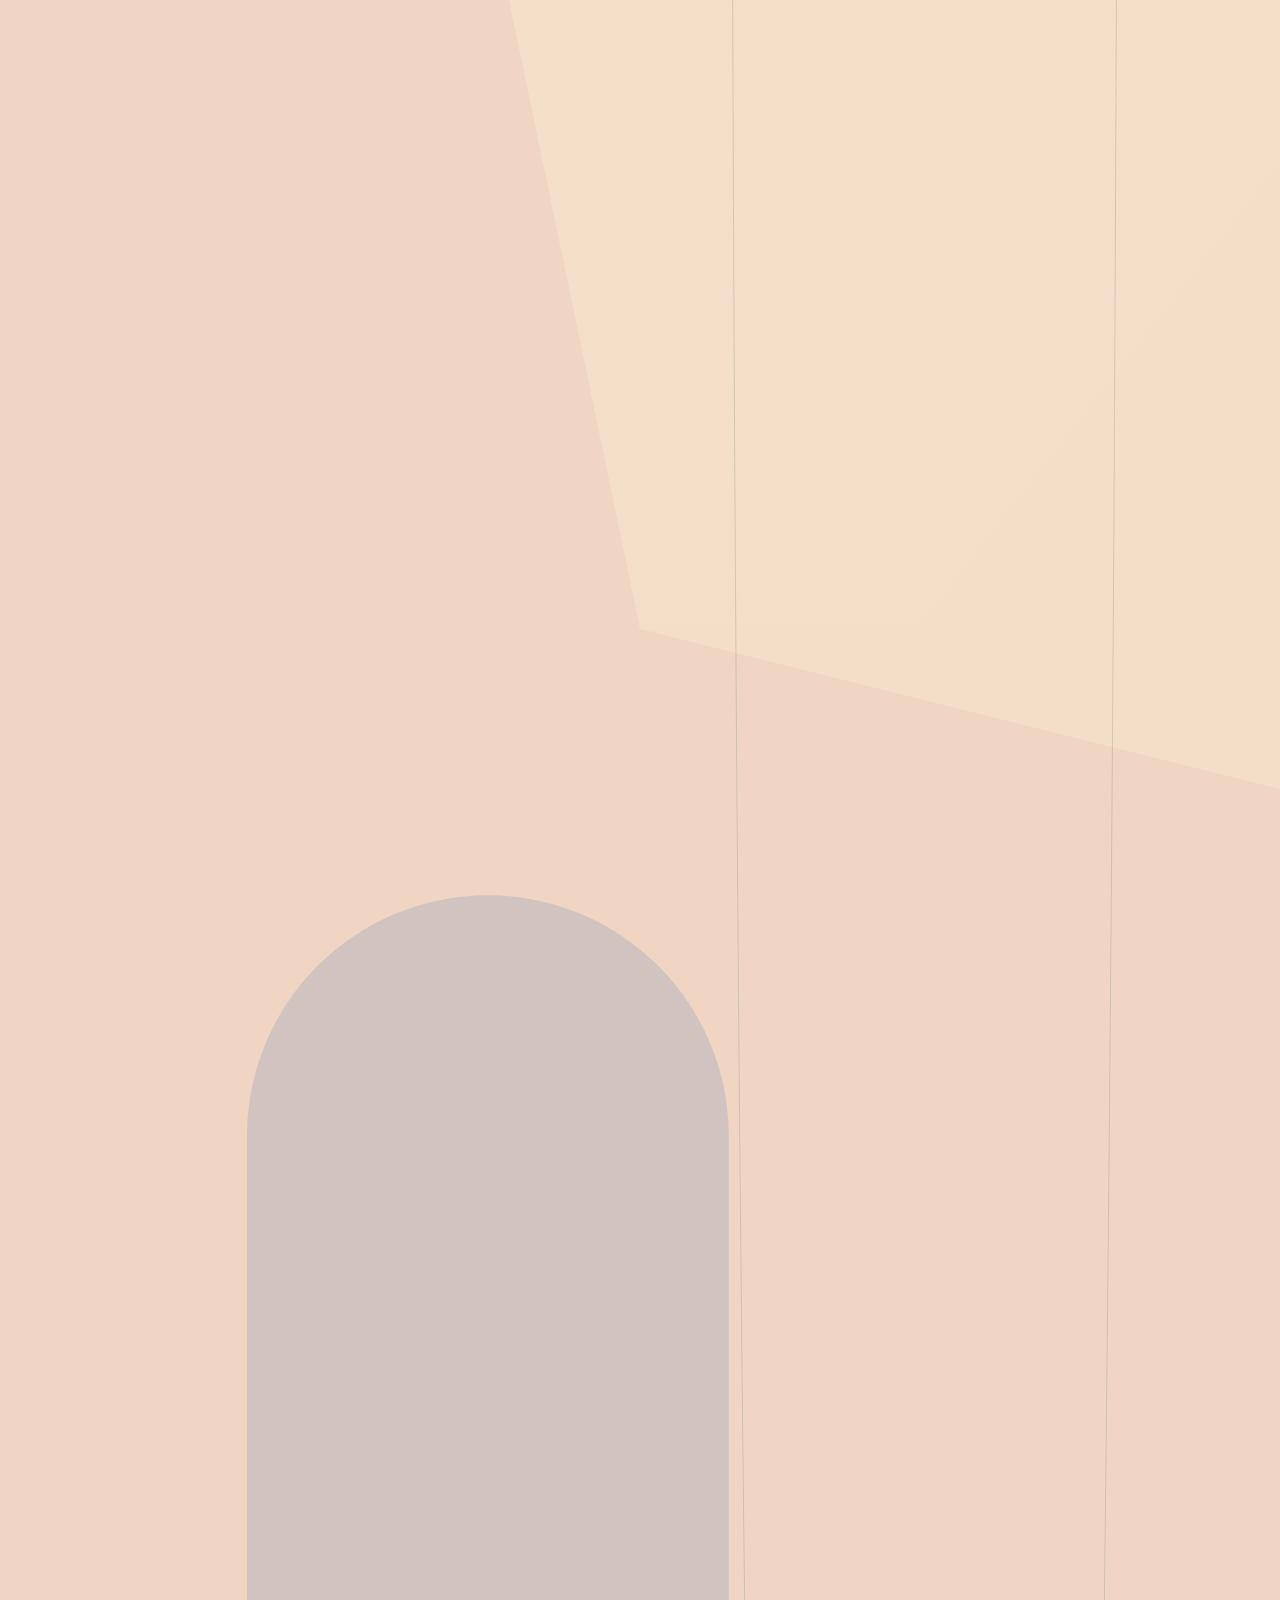
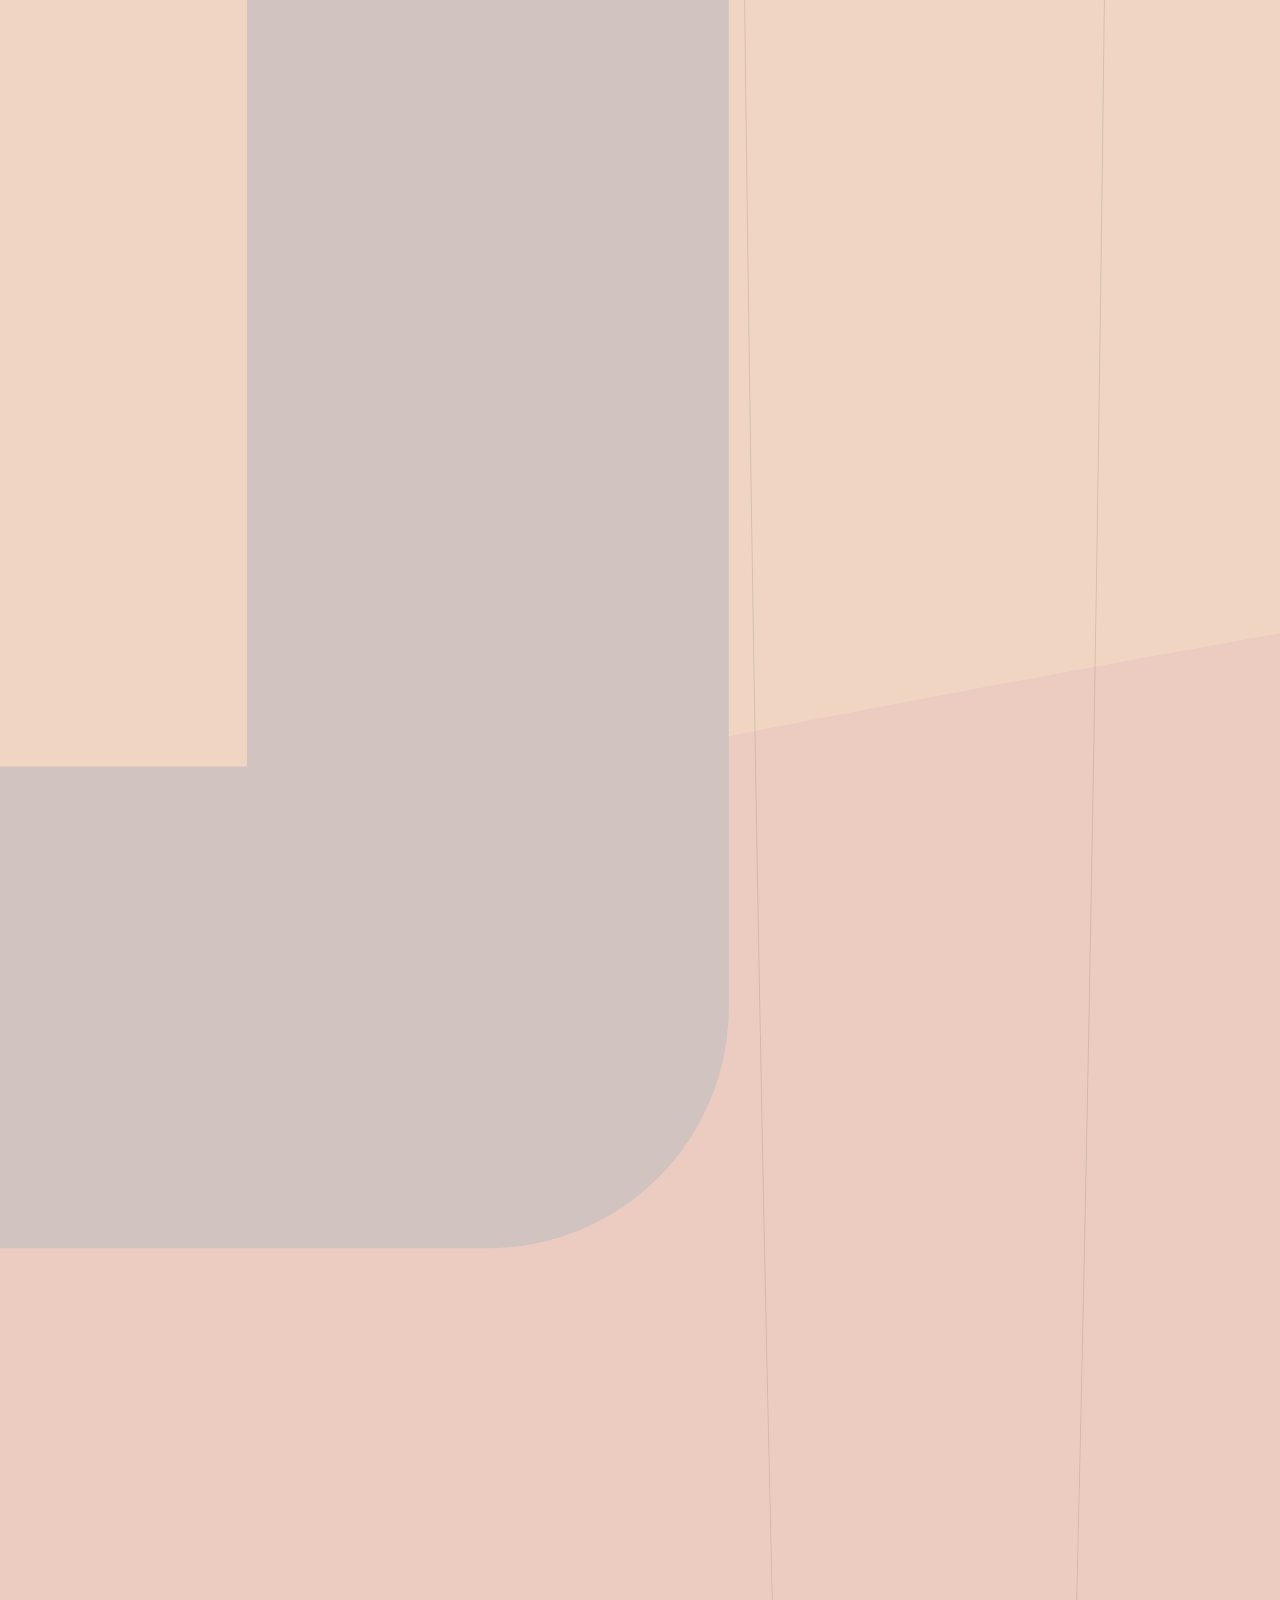
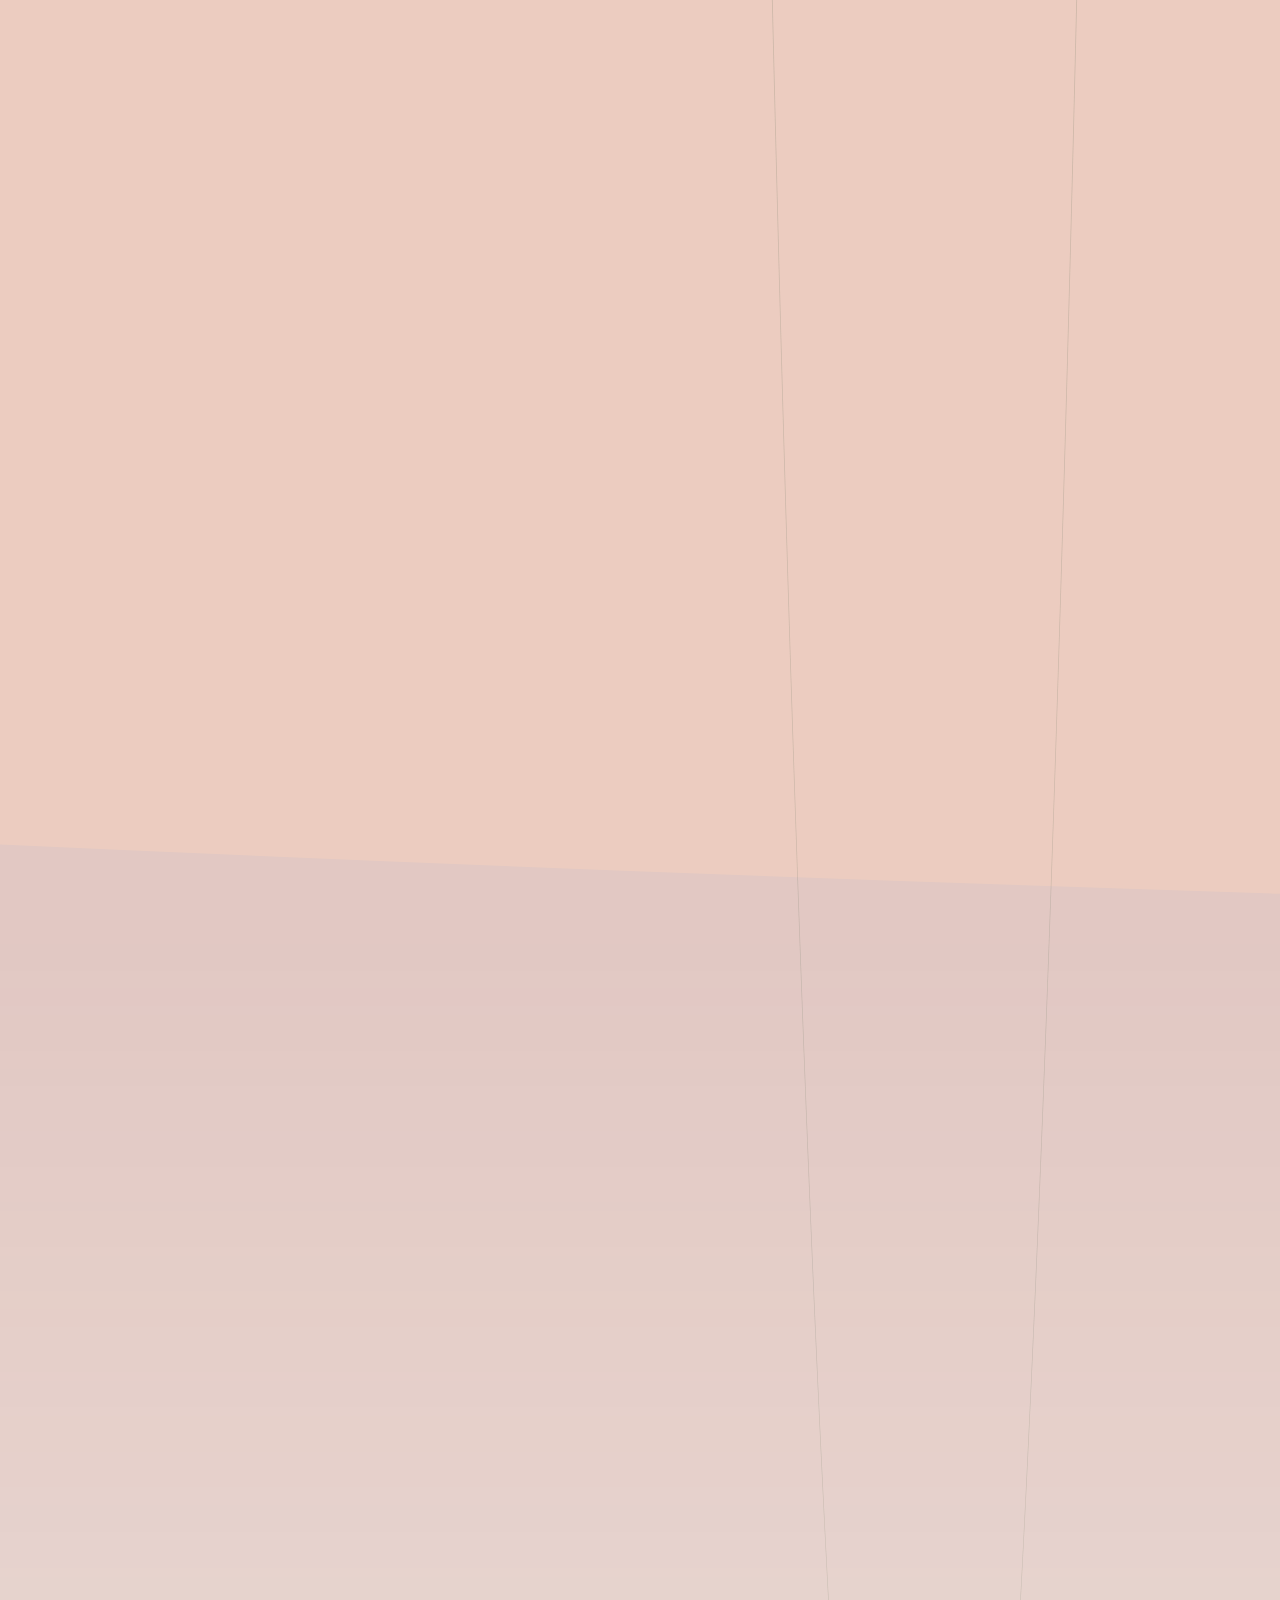
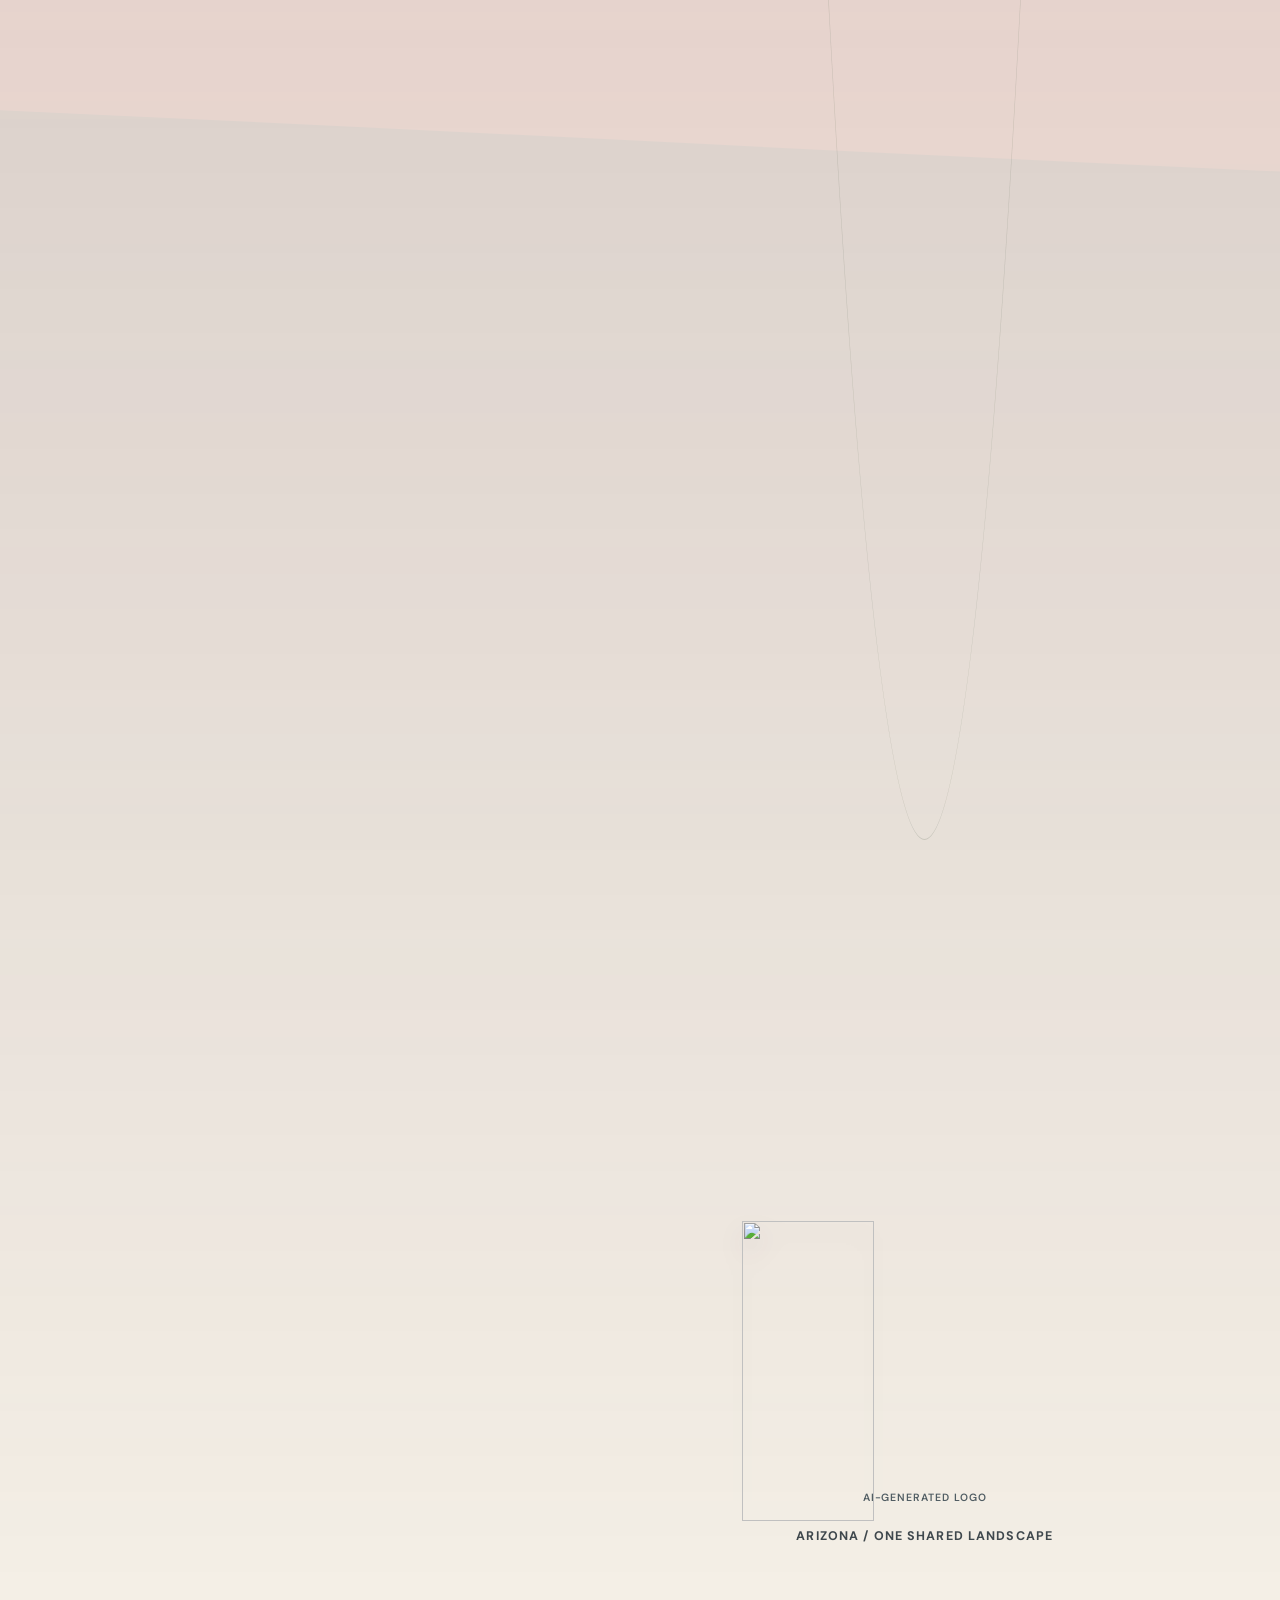
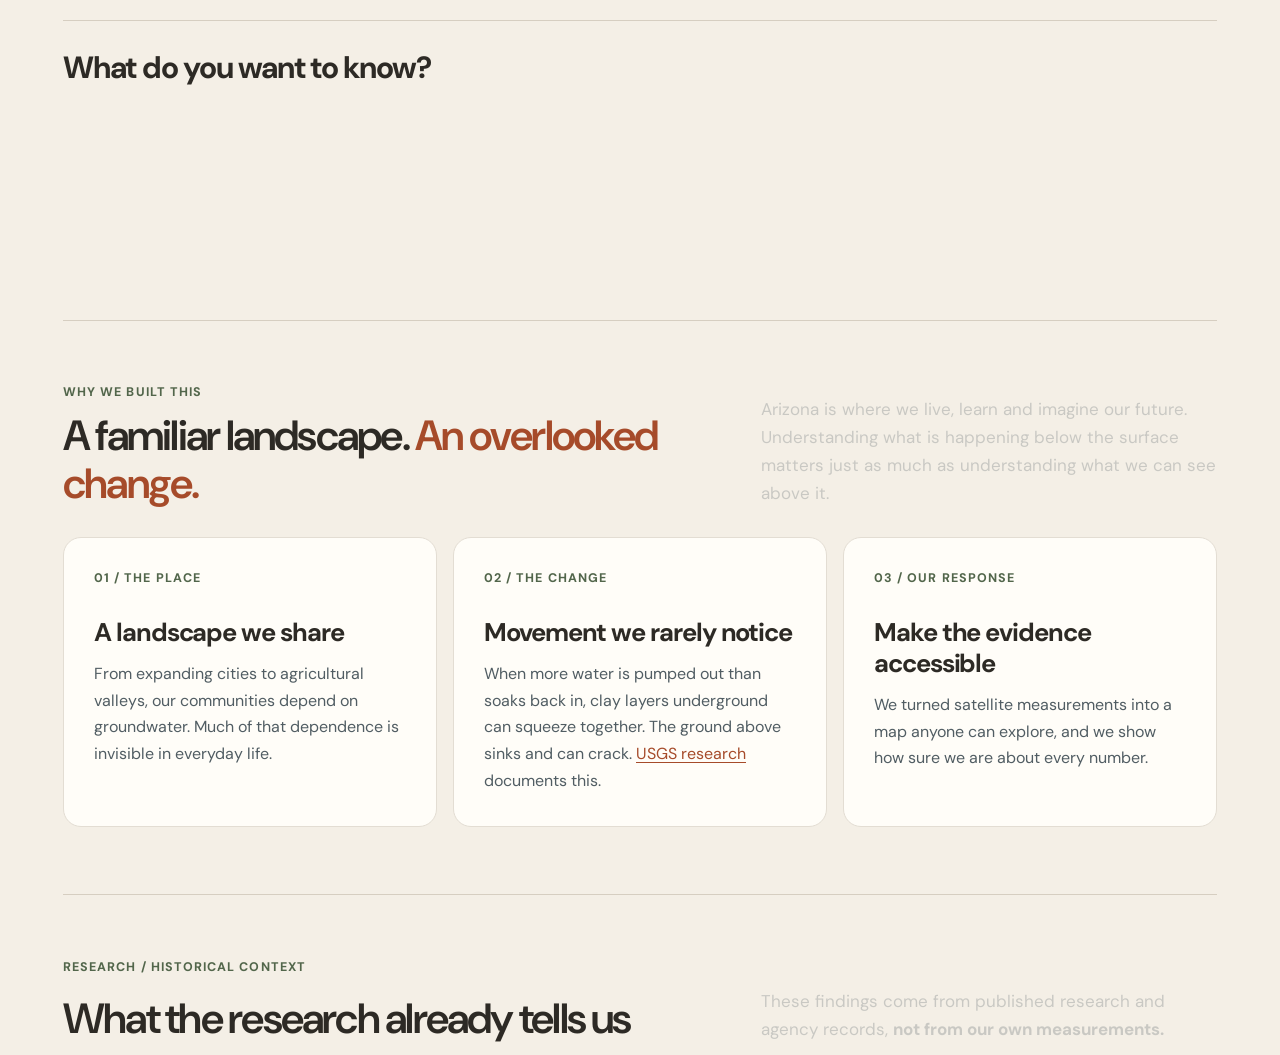
==== commit f3ef190a: "Merge branch 'mansi200304:main' into main" ====
--- a/web/index.html
+++ b/web/index.html
@@ -332,7 +332,7 @@
           <img id="nisar-farmland-img" alt="Left and middle: median NISAR HH and HV backscatter in decibels through the year for cropland, fallow land, shrubland and barren ground at Willcox. Right: bar chart of how well each measure separates cropland from desert." width="1950" height="546" loading="lazy">
           <figcaption>Willcox study box, 28 NISAR dates (Oct 2025–Nov 2026). Left and middle: the median signal for each land type. Right: how well each measure tells cropland from desert shrubland, from 0.5 (no better than chance) to 1 (perfect). The jumps that every line shares are mostly rain, not farming.</figcaption>
         </figure>
-        <details class="more more-block"><summary>Farmland can fool this radar</summary><div data-aud="plain"><p class="overview-proof-qualifier"> Studies show that changing soil moisture and crops can make fields look like they sink faster than they do, especially for C-band radar like Sentinel-1. So part of the gap above may not be real sinking. NISAR’s newer L-band radar is less affected, and it also reads cropland lower, which points the same way. <button type="button" data-dialog="sources">See the studies ↗&#xFE0E;</button></p></div><div data-aud="research"><p class="overview-proof-qualifier"> Published studies find that changing soil moisture and crops add apparent sinking to Sentinel-1-type (C-band) radar over fields: a systematic bias of up to several millimetres a year in general, and an estimated 2–4 cm a year for cotton in California, with the largest gaps against L-band in orchards such as pistachios, which also grow at Willcox. So part of the gap above may not be real sinking. What points the same way independently: NISAR’s L-band, less affected by this, also puts cropland lower (see below), and Willcox farmland has long been studied as a subsidence area. <button type="button" data-dialog="sources">See the studies ↗&#xFE0E;</button></p></div></details>
+        <details class="more more-block"><summary>Farmland can fool this radar</summary><div data-aud="plain"><p class="overview-proof-qualifier"> Studies show that changing soil moisture and crops can make fields look like they sink faster than they do, especially for C-band radar like Sentinel-1. So part of the gap above may not be real sinking. NISAR’s newer L-band radar is less affected, and it also reads cropland lower, which points the same way. <button type="button" data-dialog="sources">See the studies ↗&#xFE0E;</button></p></div><div data-aud="research"><p class="overview-proof-qualifier"> Published studies find that changing soil moisture and crops add apparent sinking to Sentinel-1-type (C-band) radar over fields: a short-term phase bias that produced velocity errors of up to several millimetres a year in a Sentinel-1 stack over eastern Sicily (Saporta and others, 2021); an apparent subsidence of about 2–4 cm a year in some California fields, largest in cotton, with almond and pistachio orchards also biased and seasonal (Devlin and Lohman, 2025); and the largest C-band versus L-band gaps in orchard crops such as almonds and pistachios (Devlin, 2025, dissertation abstract). Pistachios also grow at Willcox. In California’s peak subsidence of about 30 cm a year this bias is small, but the authors say regions with smaller signals may need these corrections; our area medians (about 1 to 5 cm a year) are smaller than California’s peak. So part of the gap above may not be real sinking. What points the same way independently: NISAR’s L-band, less affected by this, also puts cropland lower (see below), and Willcox farmland has long been studied as a subsidence area. <button type="button" data-dialog="sources">See the studies ↗&#xFE0E;</button></p></div></details>
         <details class="more more-block"><summary>Other cautions</summary><div data-aud="plain"><p class="overview-proof-qualifier"> Rain changes how bright everything looks, so we compare crops and desert on the same dates and re-checked using only dry dates. NISAR’s own rates also put cropland lower, but too few cropland cells stay measurable all year to trust the size. The crop map is from the 2025 growing season while the radar year runs to November 2026. None of this shows which farm or well caused any sinking.</p></div><div data-aud="research"><p class="overview-proof-qualifier"> Rain brightens every land type at once: NISAR’s scene-wide brightness follows the previous three days’ rainfall (rank correlation <span data-nisar="rho-hh"></span> for HH, <span data-nisar="rho-hv"></span> for HV; rainfall from the ERA5 weather reanalysis on a 25 km grid). So we compare crops with desert on the same date and re-checked the scores using only the <span data-nisar="dry"></span> dry dates. Not settled: NISAR’s own L-band rates also put cropland below desert (<span data-nisar="nisar-diff"></span> cm/yr), but only <span data-nisar="nisar-cells"></span> cropland cells stay coherent all year, so we do not trust that size. The land-cover map describes the 2025 growing season while the radar year runs to November 2026, and fields rotate. None of this shows which farm, well or user caused any sinking.</p></div></details>
       </div>
     </section>
--- a/web/design-system.css
+++ b/web/design-system.css
@@ -1055,3 +1055,37 @@
 #nisar-record .geo-compare-table tbody th{width:30%}
 .overview-proof-card>details.more[open]:not(#_){margin-top:14px;padding-top:0}
 #area-stats thead th,#soils-compare thead th,#gw-detail thead th,#nisar-record thead th{text-transform:none;letter-spacing:0;font-size:12.5px}
+
+/* ---- The reading-level switch stays pinned under the header while scrolling ---- */
+.audience-bar:not(#_){position:sticky;top:var(--mast-top,0px);z-index:2100;box-shadow:0 1px 0 var(--rule),0 4px 12px rgba(31,30,24,.05)}
+.evidence-tabs:not(#_){top:var(--top-h,0px)}
+html:not(#_){scroll-padding-top:calc(var(--top-h,100px) + 14px)}
+@media(max-width:700px){.audience-hint:not(#_){display:none}.audience-inner:not(#_){padding:4px 20px}.audience-side{min-height:40px}}
+
+/* ---- Comparison tables: tighter, fixed columns, calmer rows ---- */
+.geo-compare-table:not(#_){table-layout:fixed;min-width:0;font-size:13.5px;line-height:1.45}
+.geo-compare-table th:not(#_),.geo-compare-table td:not(#_){padding:9px 12px}
+.geo-compare-table thead th:not(#_){padding:8px 12px;font-size:11.5px;letter-spacing:.04em;line-height:1.25;vertical-align:bottom}
+.geo-compare-table small:not(#_){font-size:12px;line-height:1.4;margin-top:2px}
+.geo-compare-table tbody tr:nth-child(even){background:var(--faint)}
+.geo-compare-table tbody tr:hover{background:#f3eee4}
+.geo-compare-table tbody th:not(#_){width:auto}
+#geology-compare .geo-compare-table th:nth-child(1){width:22%}
+#geology-compare .geo-compare-table th:nth-child(2){width:13%}
+#geology-compare .geo-compare-table th:nth-child(3){width:9%;text-align:center}
+#geology-compare .geo-compare-table td:nth-child(3){text-align:center}
+#geology-compare .geo-compare-table th:nth-child(4){width:13%}
+#geology-compare .geo-compare-table th:nth-child(5){width:17%}
+#geology-compare .geo-compare-table th:nth-child(6){width:26%}
+#geology-compare .recovery-chip{margin:0 0 4px}
+#geology-compare .recovery-text{display:block}
+#geology-compare .recovery-chip{display:block;width:max-content;max-width:100%}
+#area-stats .geo-compare-table:not(#_),#soils-compare .geo-compare-table:not(#_){table-layout:auto;min-width:940px}
+#area-stats .geo-compare-table td,#soils-compare .geo-compare-table td{font-variant-numeric:tabular-nums}
+@media(max-width:760px){.geo-compare-table:not(#_){table-layout:auto}.geo-compare-table tbody tr:nth-child(even){background:var(--paper)}}
+
+/* ---- Resources dialog: papers-read ledger ---- */
+.paper-ledger article{border-top:1px solid var(--rule);padding:10px 0 4px}
+.paper-ledger h4{margin:0 0 4px;font-size:14px;line-height:1.35}
+.paper-ledger p,.paper-ledger li{font-size:13.5px;line-height:1.5}
+.paper-ledger ul{margin:4px 0 8px;padding-left:18px}
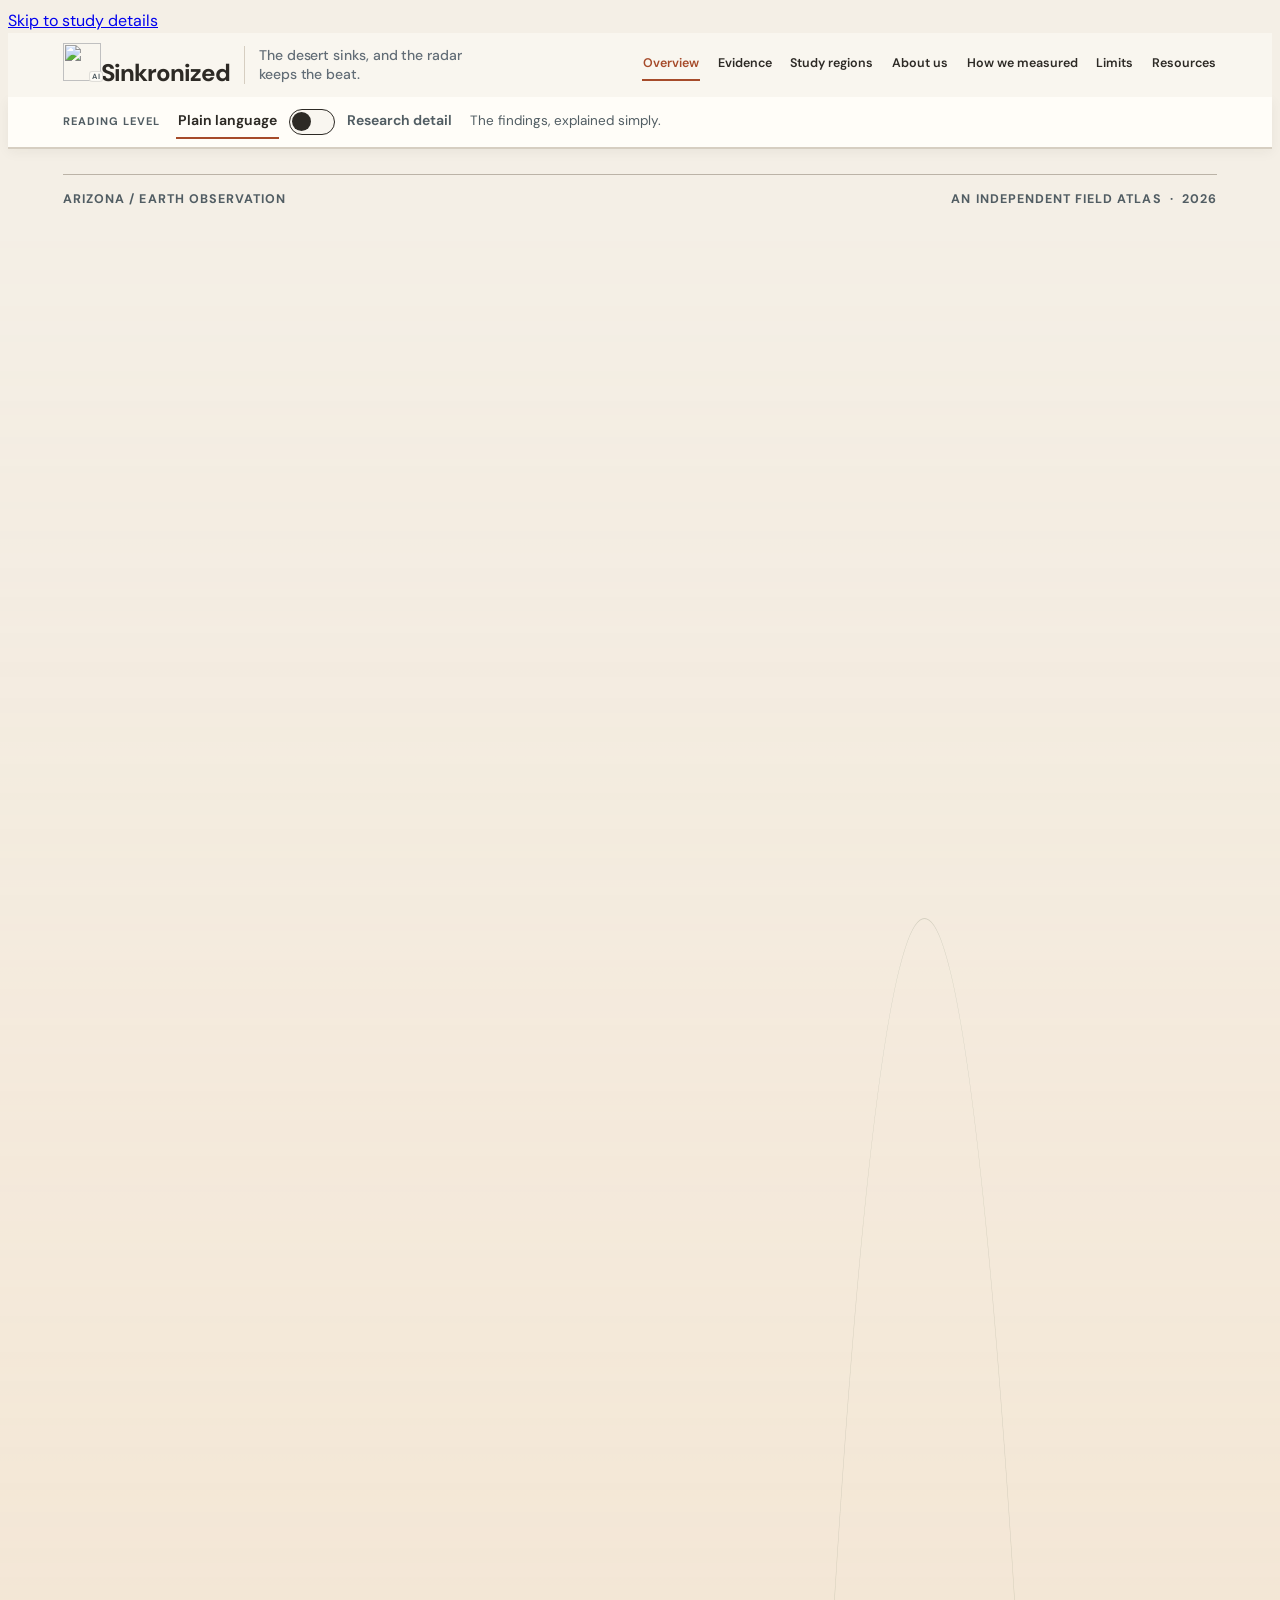
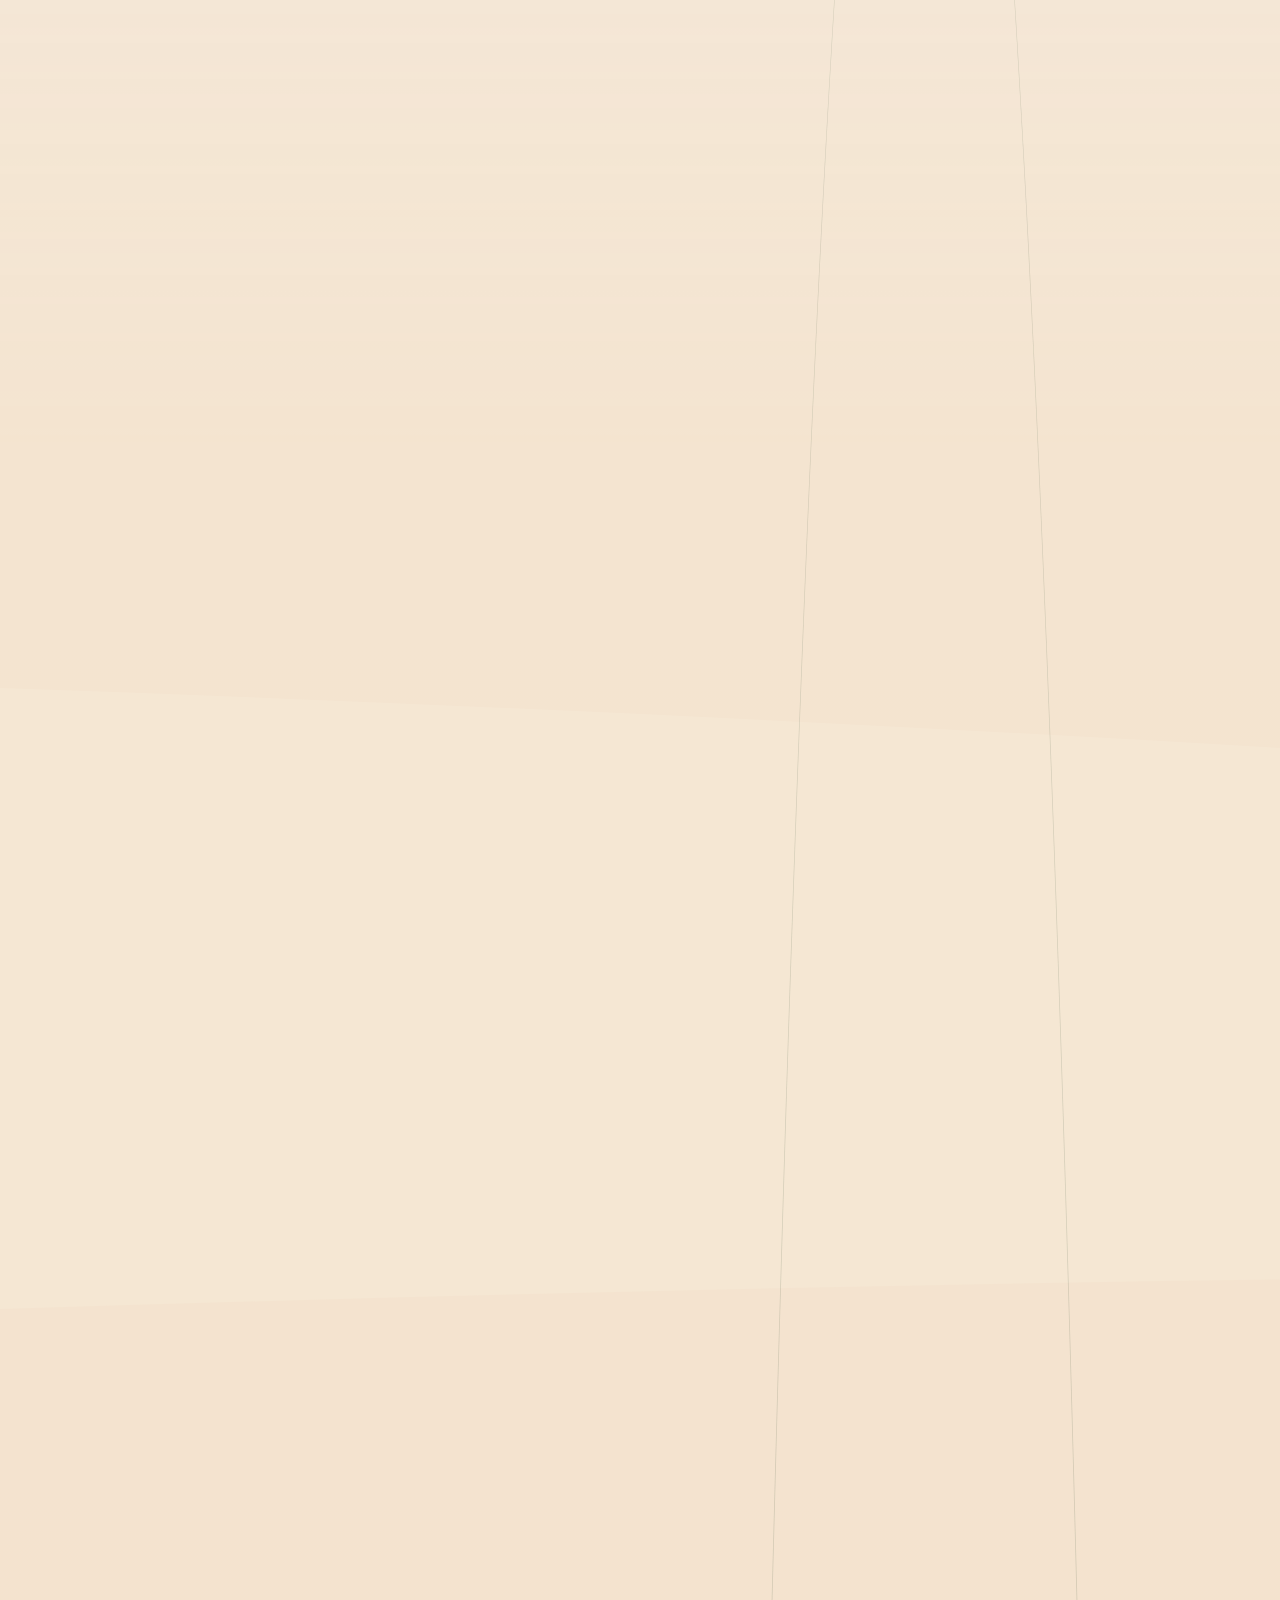
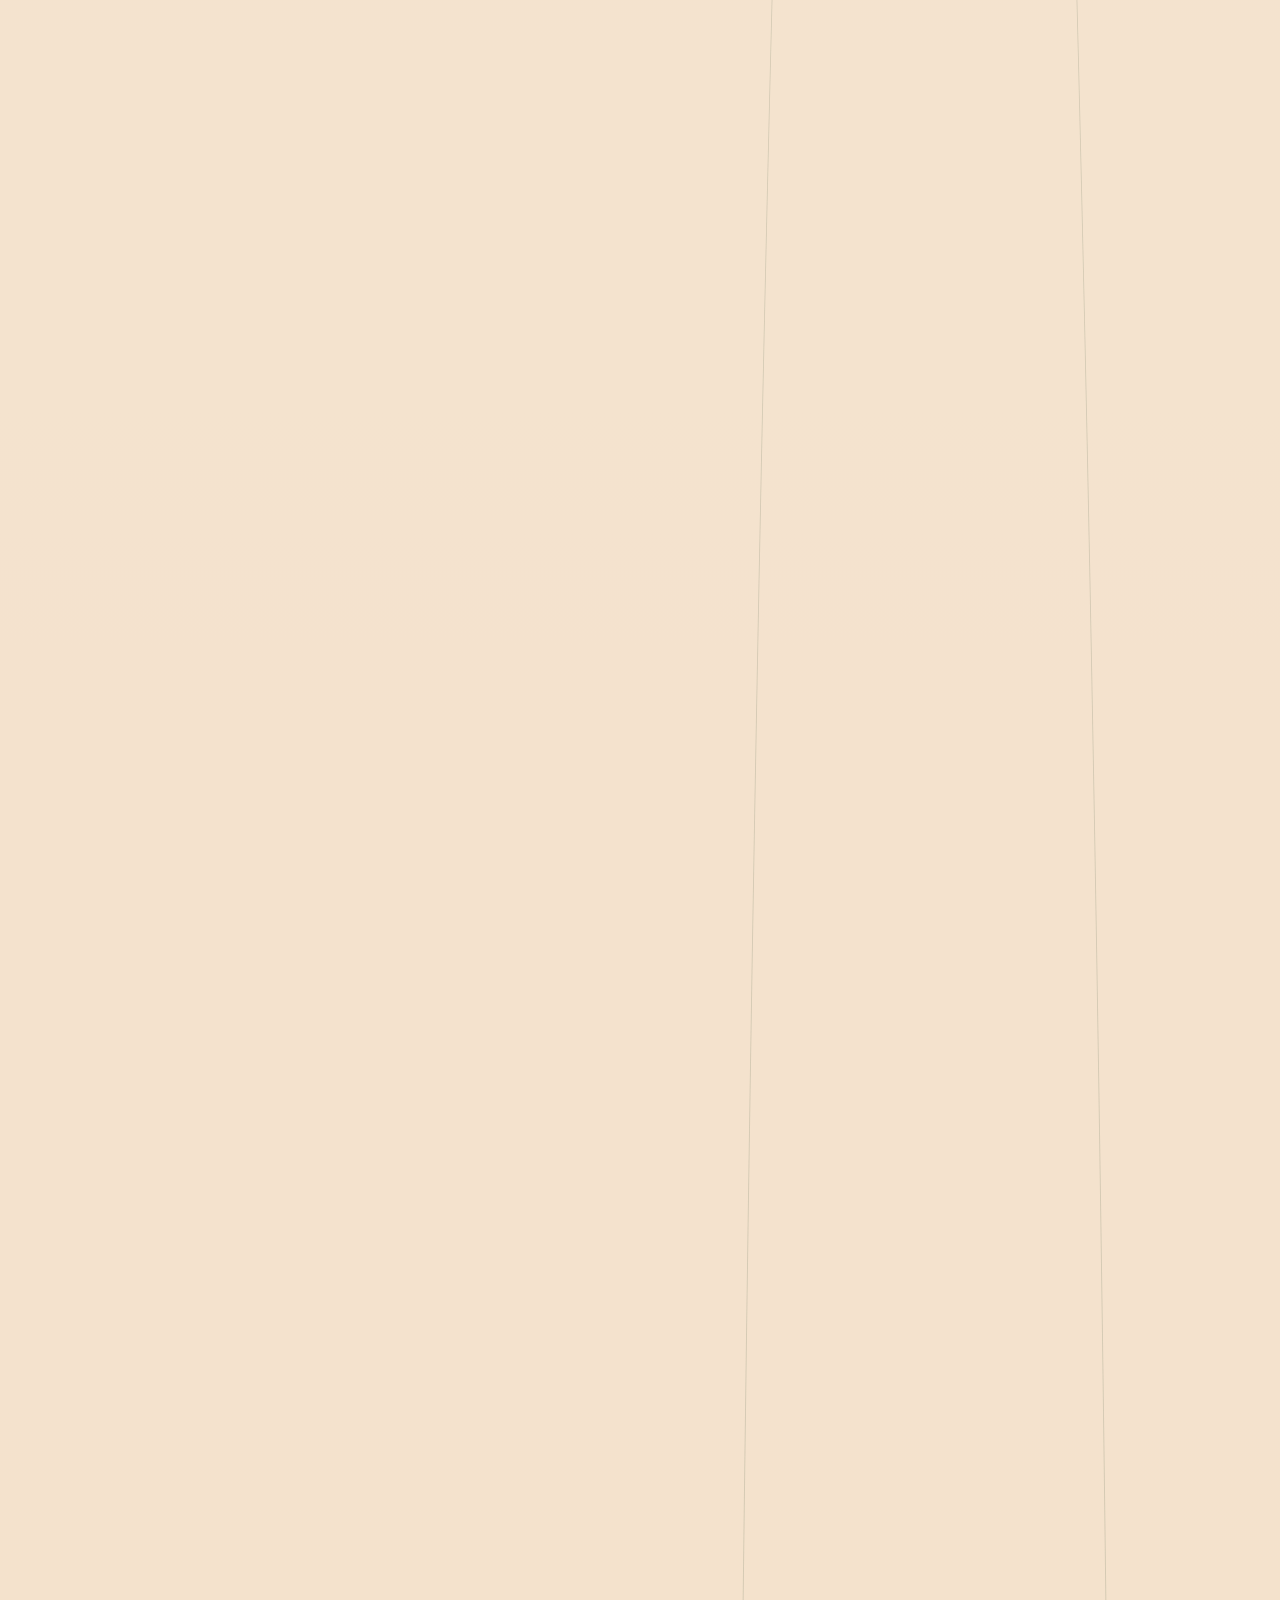
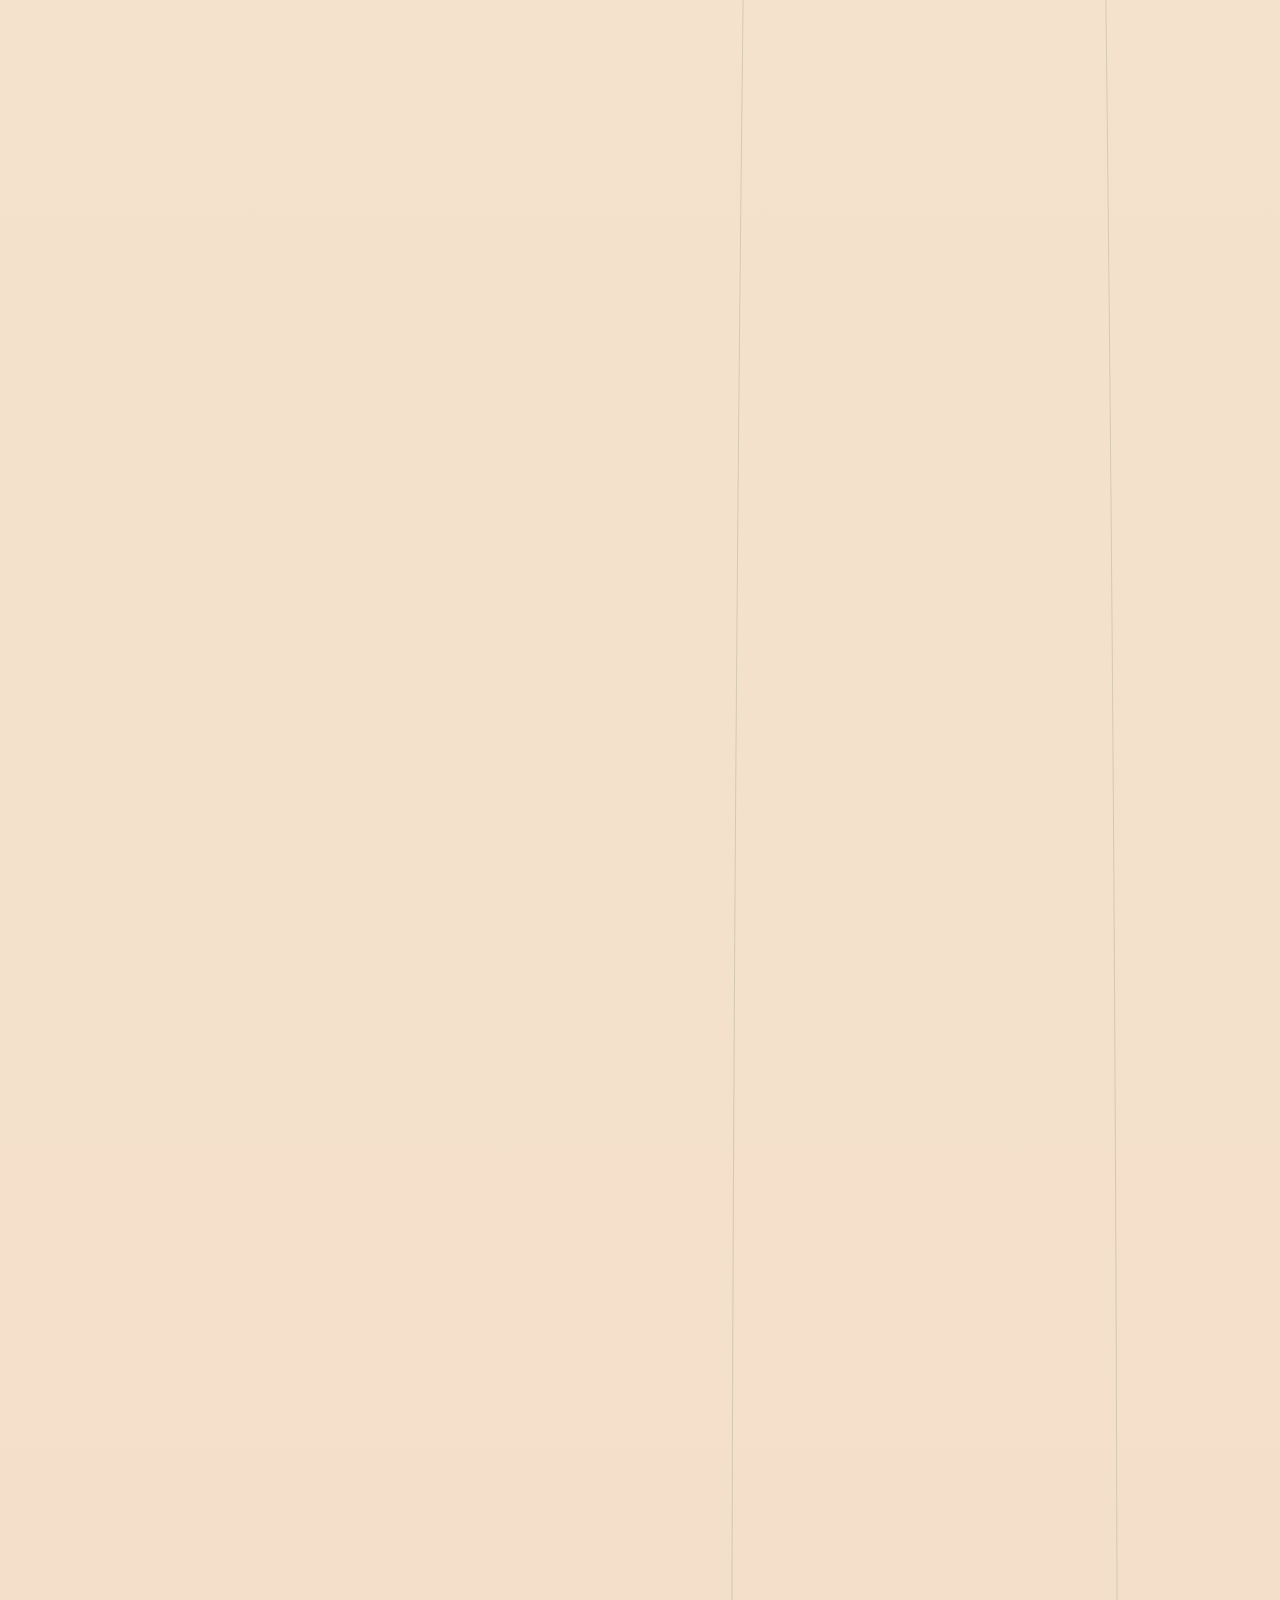
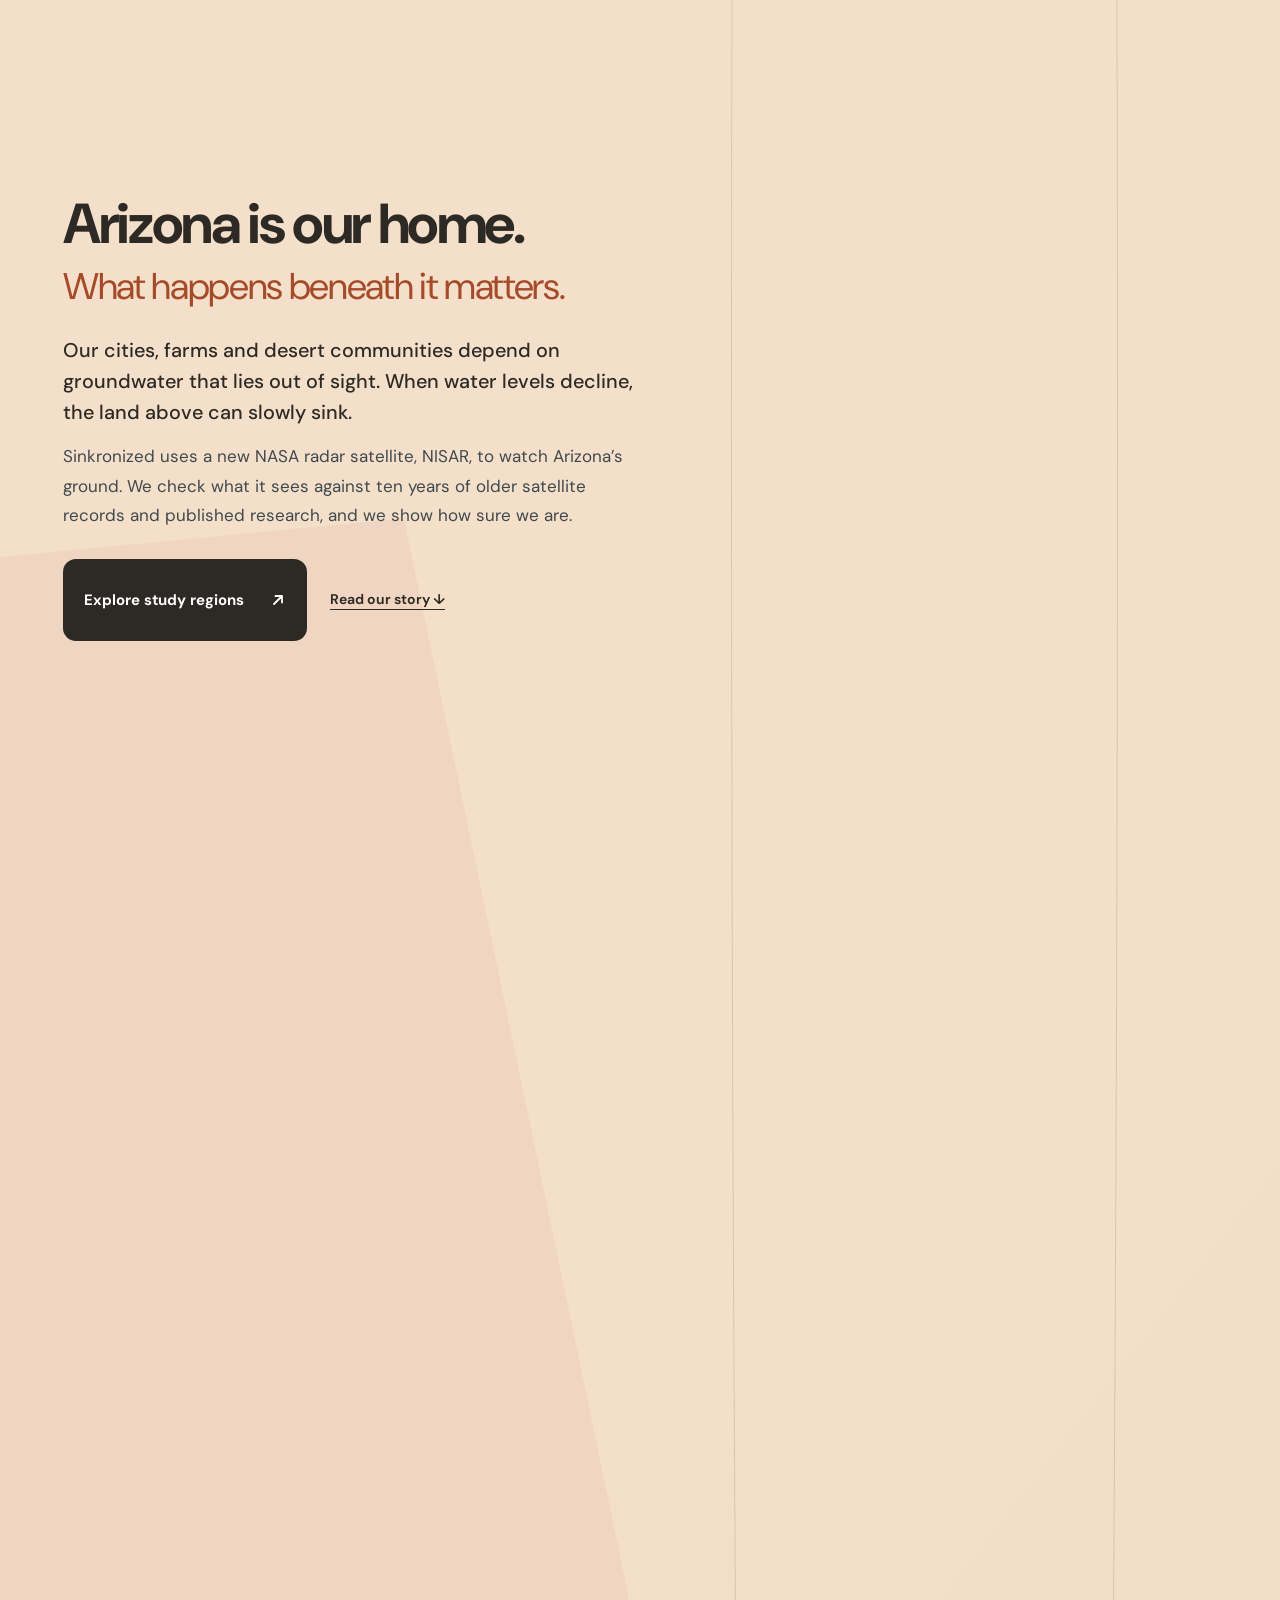
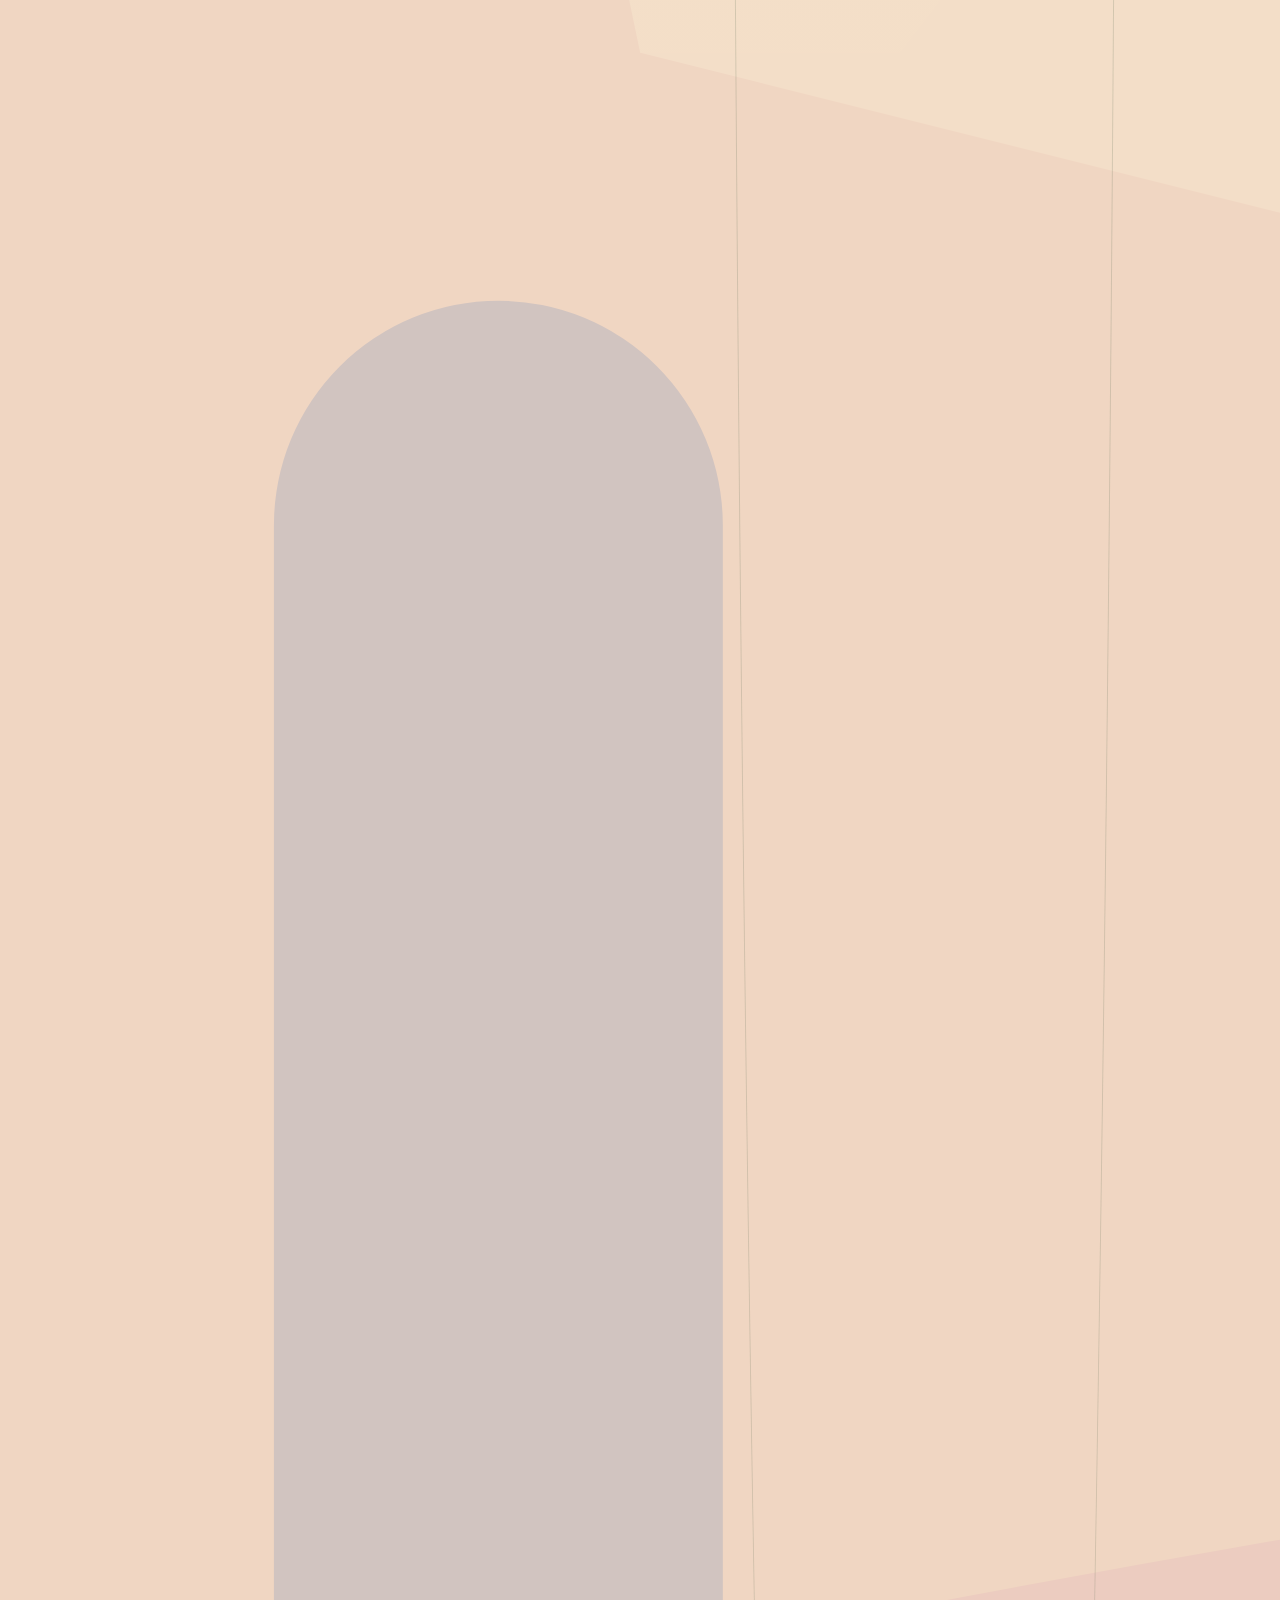
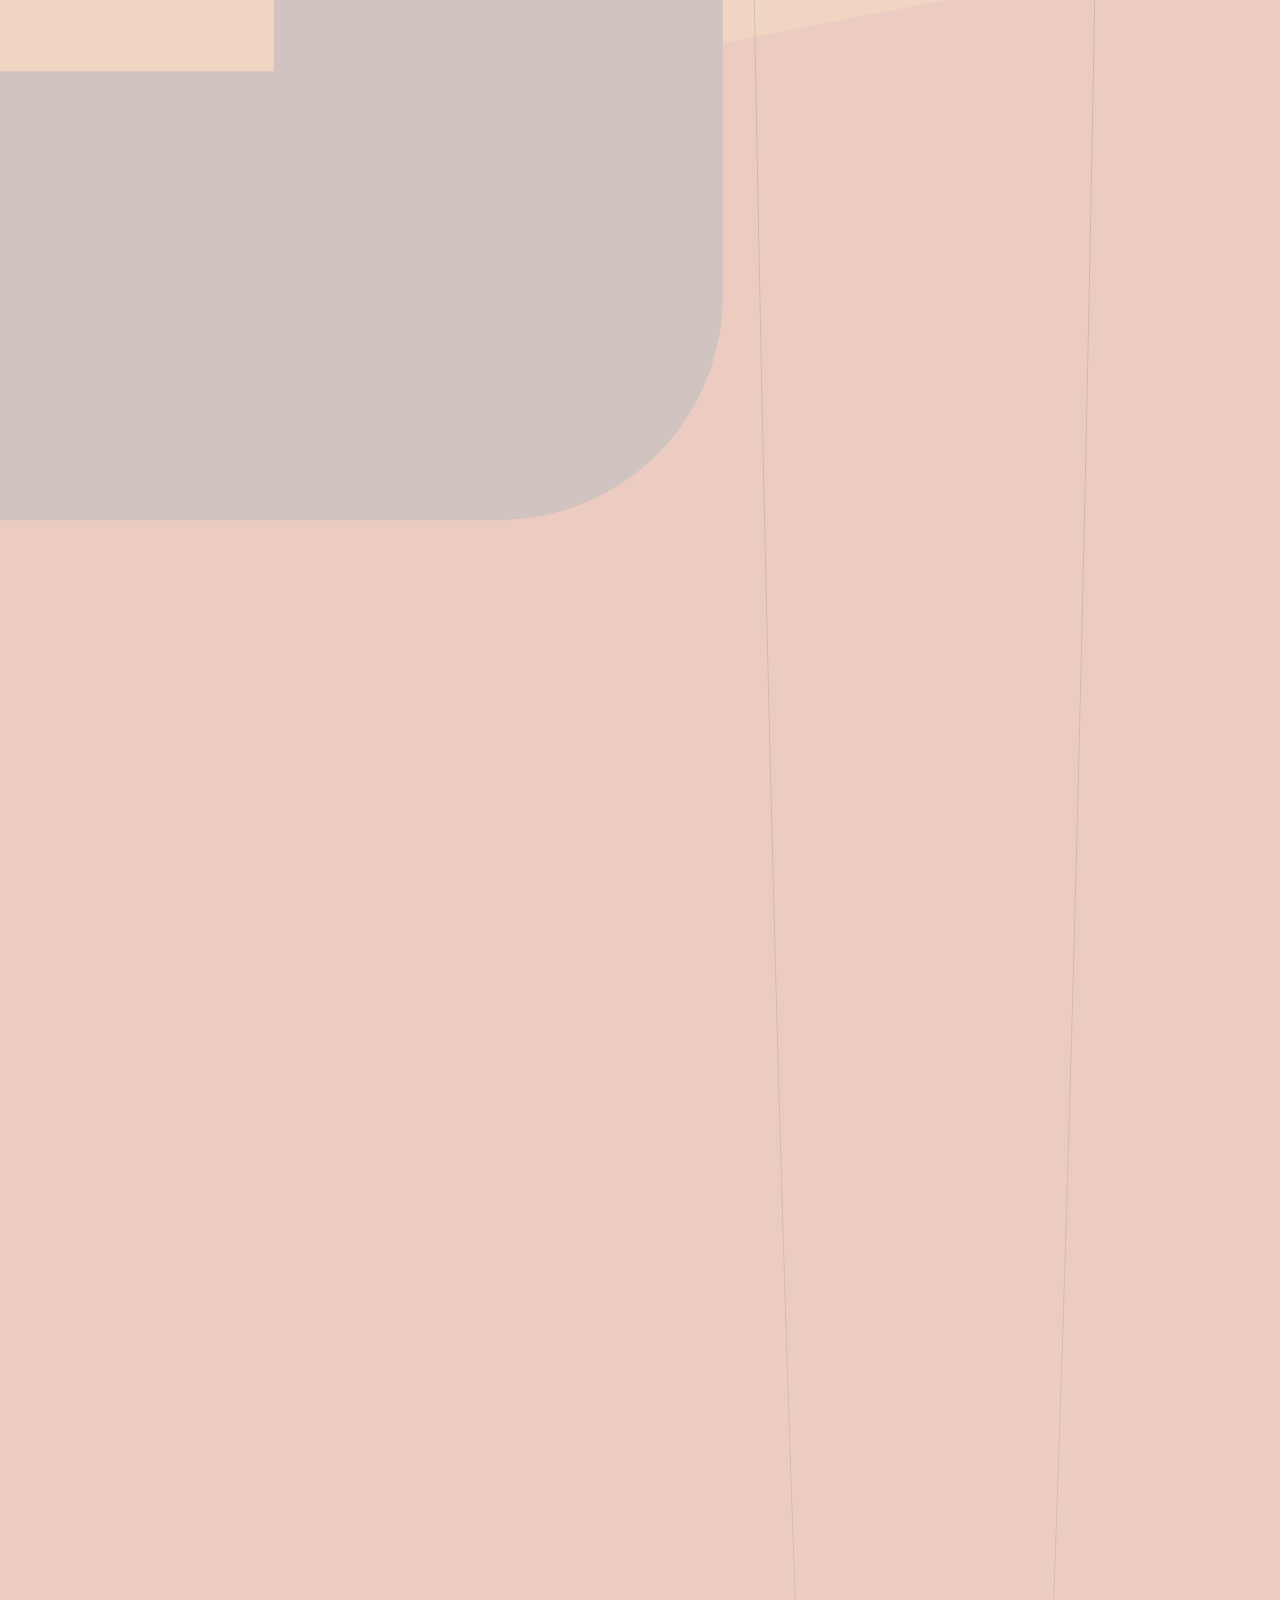
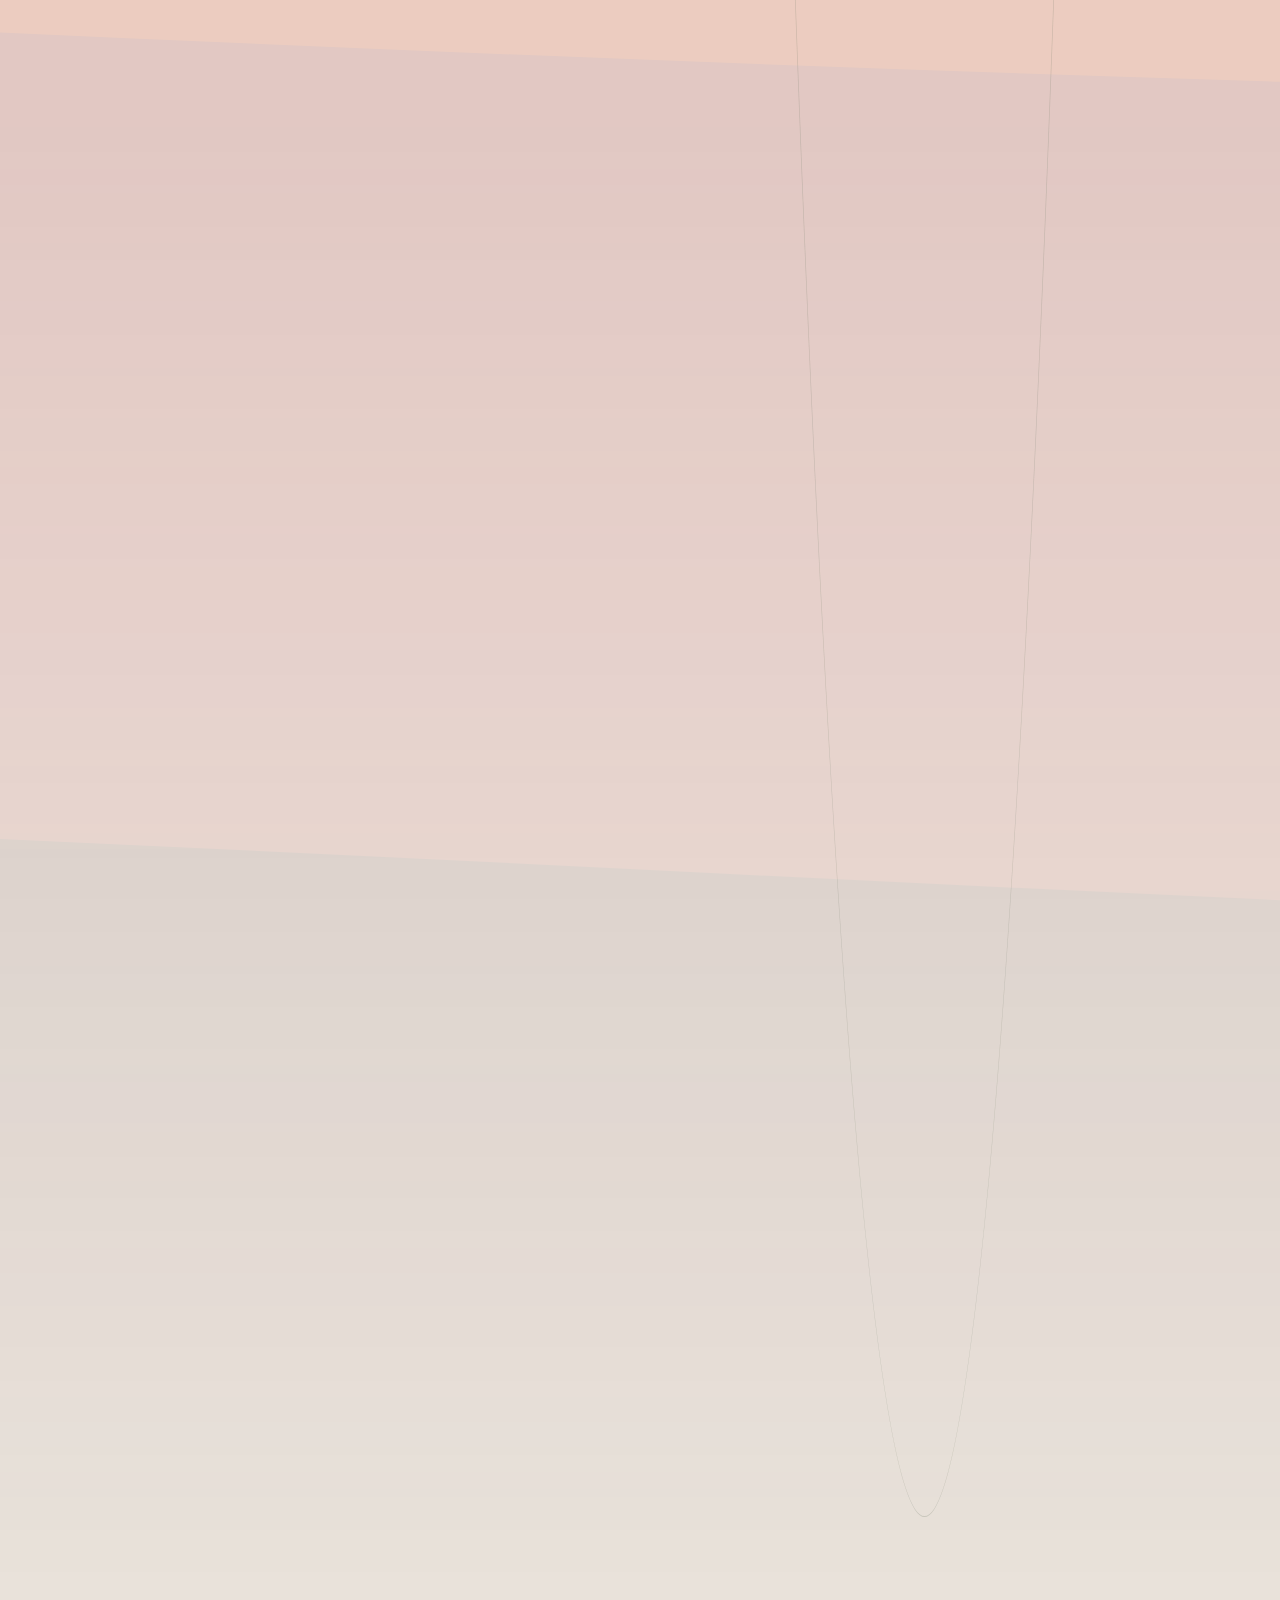
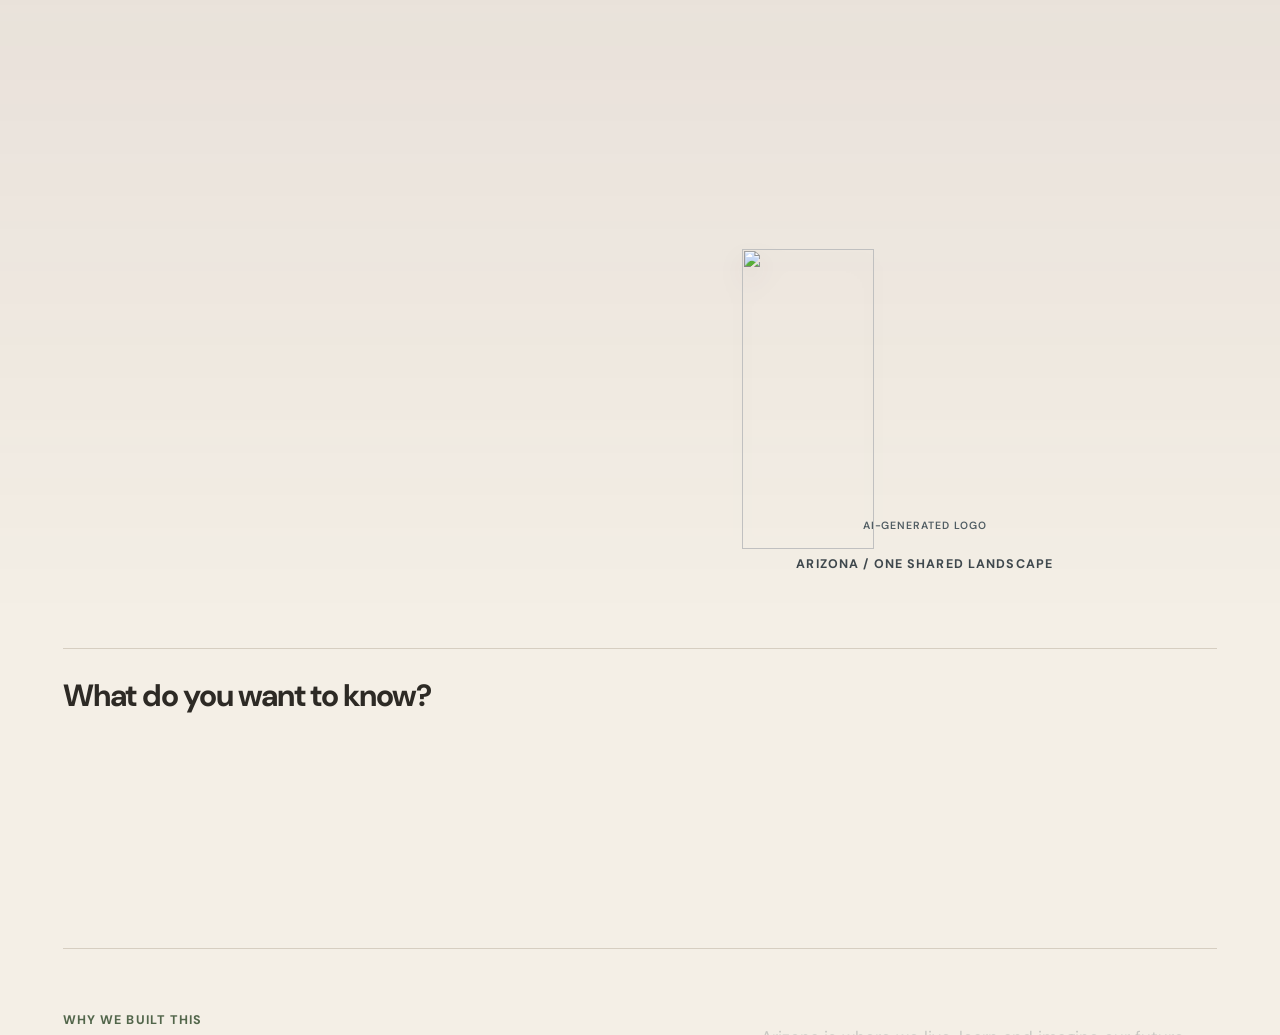
==== commit d213edb7: "Merge branch 'mansi200304:main' into main" ====
--- a/web/index.html
+++ b/web/index.html
@@ -101,7 +101,6 @@
 <p data-aud="research" class="overview-subcopy">Headline rates are line-of-sight rates from OPERA Sentinel-1 DISP-S1 (2016–2026), each with an uncertainty that combines the fit error with the disagreement between look directions. NISAR L2 GUNW and GCOV products are processed here and tested against them: pattern agreement, troposphere correction, two look directions and backscatter. Where the evidence is weak, we say so.</p>
         <div class="overview-actions">
           <a class="overview-primary" href="#atlas">Explore study regions <svg class="arrow-icon" viewBox="0 0 16 16" width="16" height="16" aria-hidden="true" focusable="false"><path d="M4 12 L12 4 M5.5 4 H12 V10.5" fill="none" stroke="currentColor" stroke-width="1.8" stroke-linecap="round" stroke-linejoin="round"/></svg></a>
-          <a class="overview-story-link" href="#overview-nisar">What NISAR shows <span aria-hidden="true">↓</span></a>
           <a class="overview-story-link" href="#overview-story">Read our story <span aria-hidden="true">↓</span></a>
         </div>
         <p class="hero-ai-note">Background art: AI-assisted illustration</p>
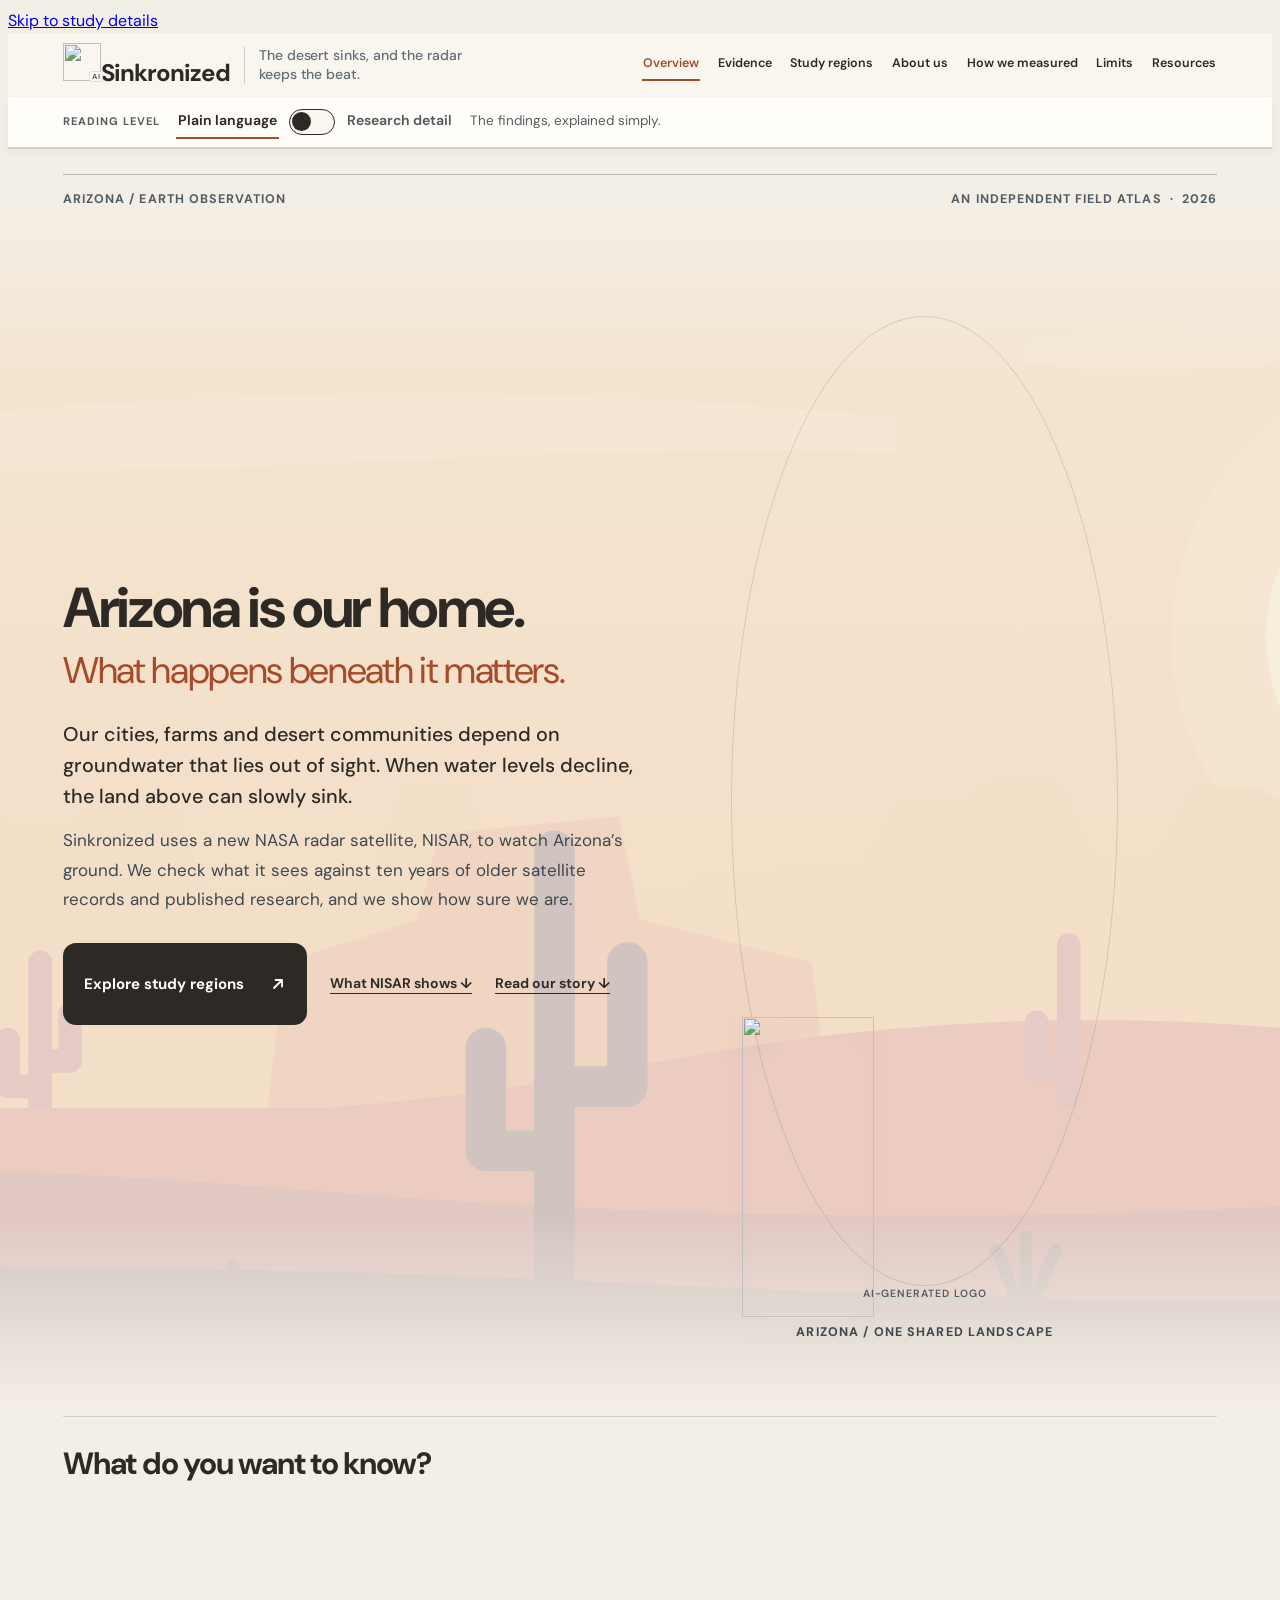
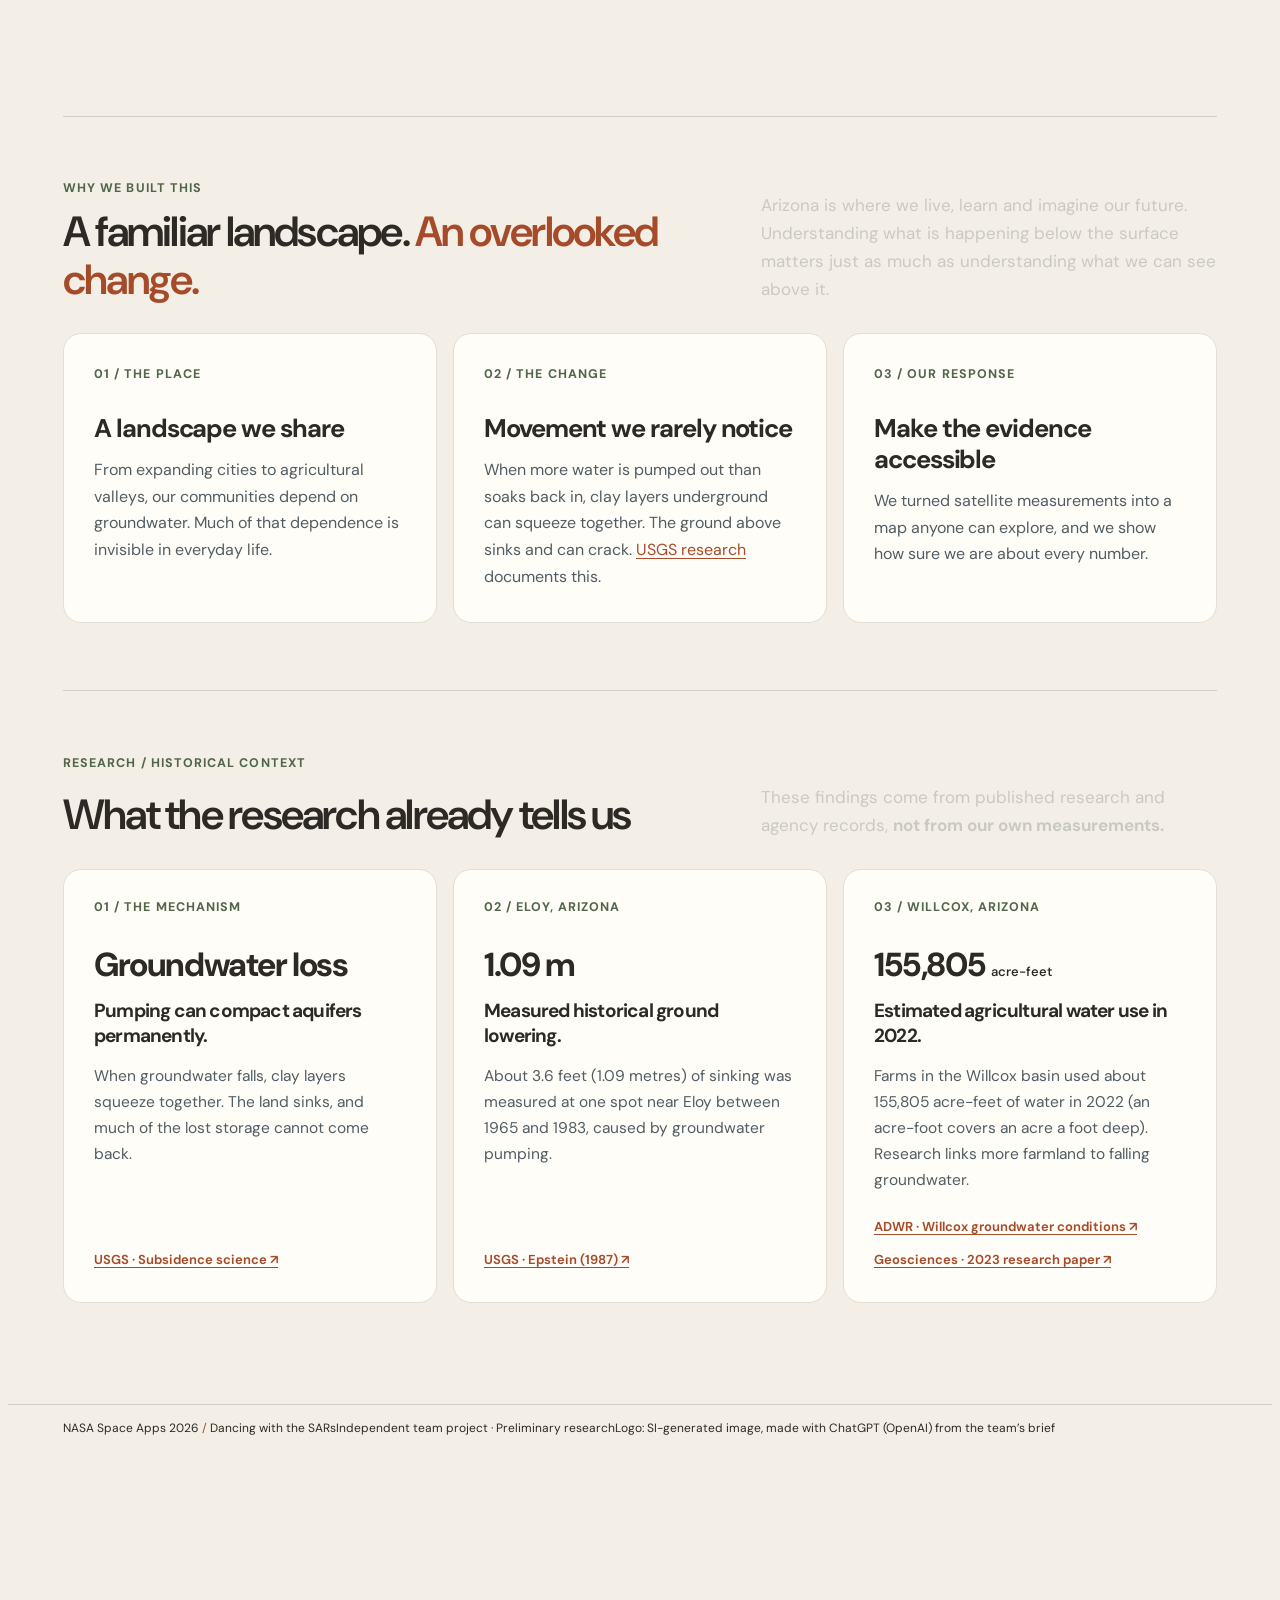
==== commit dfc99967: "Merge branch 'mansi200304:main' into main" ====
--- a/web/index.html
+++ b/web/index.html
@@ -101,6 +101,7 @@
 <p data-aud="research" class="overview-subcopy">Headline rates are line-of-sight rates from OPERA Sentinel-1 DISP-S1 (2016–2026), each with an uncertainty that combines the fit error with the disagreement between look directions. NISAR L2 GUNW and GCOV products are processed here and tested against them: pattern agreement, troposphere correction, two look directions and backscatter. Where the evidence is weak, we say so.</p>
         <div class="overview-actions">
           <a class="overview-primary" href="#atlas">Explore study regions <svg class="arrow-icon" viewBox="0 0 16 16" width="16" height="16" aria-hidden="true" focusable="false"><path d="M4 12 L12 4 M5.5 4 H12 V10.5" fill="none" stroke="currentColor" stroke-width="1.8" stroke-linecap="round" stroke-linejoin="round"/></svg></a>
+          <a class="overview-story-link" href="#overview-nisar">What NISAR shows <span aria-hidden="true">↓</span></a>
           <a class="overview-story-link" href="#overview-story">Read our story <span aria-hidden="true">↓</span></a>
         </div>
         <p class="hero-ai-note">Background art: AI-assisted illustration</p>
@@ -119,7 +120,6 @@
       <h2 id="quick-title">What do you want to know?</h2>
       <ul>
         <li><a href="#atlas"><strong>Where is the ground sinking?</strong><span>Open the map</span></a></li>
-        <li><a href="#overview-nisar"><strong>What does NASA’s NISAR show?</strong><span>Its first year, tested</span></a></li>
         <li data-aud="research"><a href="#overview-farmland"><strong>What is on top of it?</strong><span>Farmland and desert, seen by radar</span></a></li>
         <li><a href="#overview-pumping"><strong>Is it the pumping?</strong><span>Farm water use against sinking</span></a></li>
         <li><a href="#overview-groundwater"><strong>Is the water table falling?</strong><span>Wells measured for 30 years</span></a></li>
